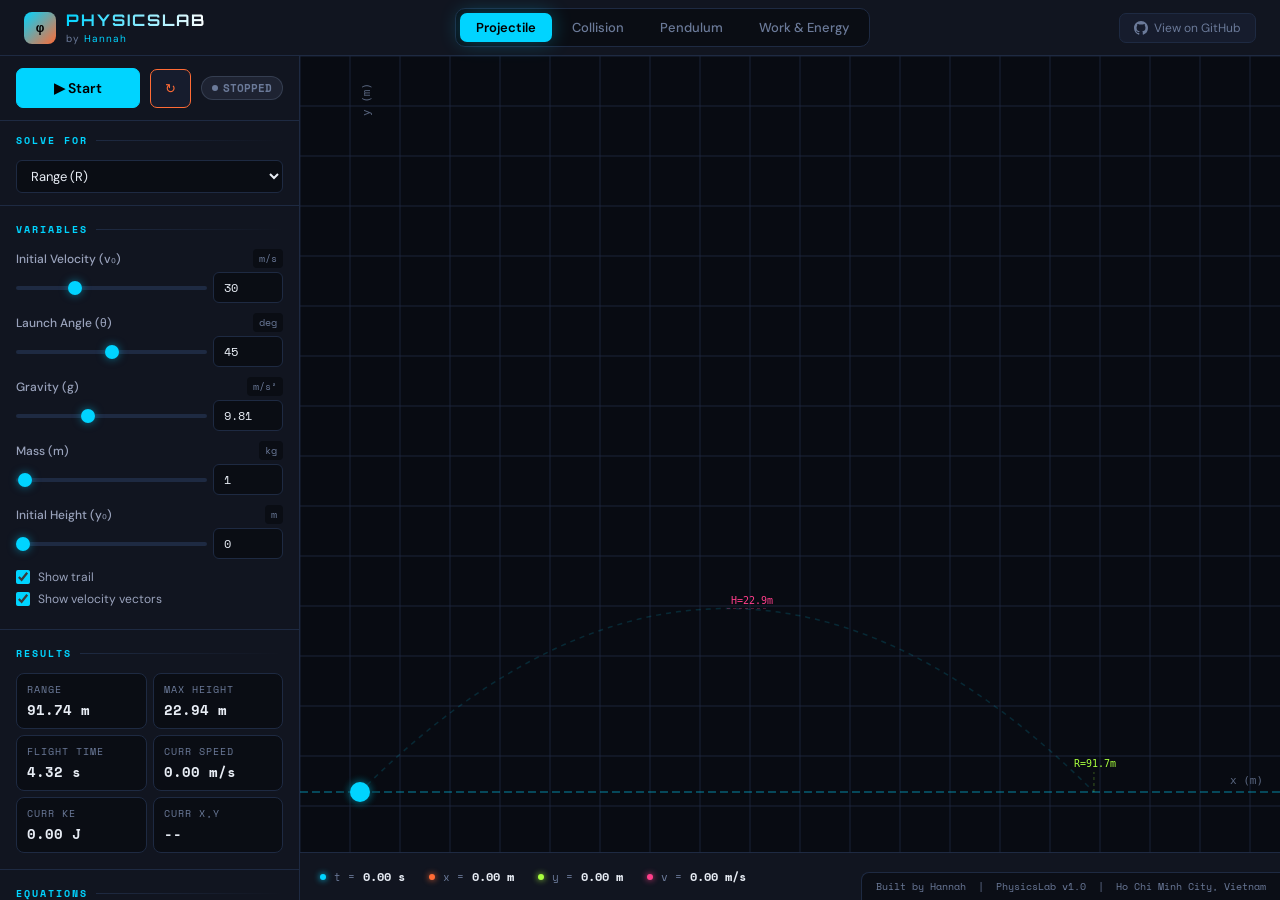
==== index.html @ a97f6d9e "Add files via upload Add physics simulator" ====
<!DOCTYPE html>
<html lang="en">
<head>
<meta charset="UTF-8">
<meta name="viewport" content="width=device-width, initial-scale=1.0">
<title>PhysicsLab by Hannah — Interactive Mechanics Simulator</title>
<link href="https://fonts.googleapis.com/css2?family=Space+Mono:ital,wght@0,400;0,700;1,400&family=DM+Sans:wght@300;400;500;600&family=Orbitron:wght@400;700;900&display=swap" rel="stylesheet">
<style>
  :root {
    --bg: #0a0d14;
    --surface: #111520;
    --surface2: #161c2d;
    --border: #1e2a42;
    --accent: #00d4ff;
    --accent2: #ff6b35;
    --accent3: #a8ff3e;
    --accent4: #ff3e8a;
    --text: #e8edf5;
    --text-dim: #6b7a99;
    --text-mid: #9aa3bc;
    --glow: 0 0 20px rgba(0,212,255,0.3);
    --glow2: 0 0 20px rgba(255,107,53,0.3);
  }

  * { margin: 0; padding: 0; box-sizing: border-box; }

  body {
    background: var(--bg);
    color: var(--text);
    font-family: 'DM Sans', sans-serif;
    height: 100vh;
    overflow: hidden;
    display: flex;
    flex-direction: column;
  }

  /* Header */
  header {
    display: flex;
    align-items: center;
    justify-content: space-between;
    padding: 0 24px;
    height: 56px;
    background: var(--surface);
    border-bottom: 1px solid var(--border);
    flex-shrink: 0;
    z-index: 10;
  }

  .logo {
    display: flex;
    align-items: center;
    gap: 10px;
  }

  .logo-icon {
    width: 32px;
    height: 32px;
    background: linear-gradient(135deg, var(--accent), var(--accent2));
    border-radius: 8px;
    display: flex;
    align-items: center;
    justify-content: center;
    font-family: 'Orbitron', sans-serif;
    font-size: 12px;
    font-weight: 700;
    color: #000;
  }

  .logo-text {
    font-family: 'Orbitron', sans-serif;
    font-size: 16px;
    font-weight: 700;
    letter-spacing: 2px;
    background: linear-gradient(90deg, var(--accent), #fff);
    -webkit-background-clip: text;
    -webkit-text-fill-color: transparent;
  }

  .sim-tabs {
    display: flex;
    gap: 4px;
    background: var(--bg);
    padding: 4px;
    border-radius: 10px;
    border: 1px solid var(--border);
  }

  .sim-tab {
    padding: 6px 16px;
    border-radius: 7px;
    border: none;
    background: transparent;
    color: var(--text-dim);
    font-family: 'DM Sans', sans-serif;
    font-size: 13px;
    font-weight: 500;
    cursor: pointer;
    transition: all 0.2s;
    white-space: nowrap;
  }

  .sim-tab:hover { color: var(--text); background: var(--surface2); }

  .sim-tab.active {
    background: var(--accent);
    color: #000;
    font-weight: 600;
    box-shadow: var(--glow);
  }

  .header-controls {
    display: flex;
    gap: 8px;
  }

  .btn {
    padding: 7px 18px;
    border-radius: 7px;
    border: 1px solid var(--border);
    background: var(--surface2);
    color: var(--text);
    font-family: 'DM Sans', sans-serif;
    font-size: 13px;
    font-weight: 500;
    cursor: pointer;
    transition: all 0.2s;
    display: flex;
    align-items: center;
    gap: 6px;
  }

  .btn:hover { border-color: var(--accent); color: var(--accent); }

  .btn.primary {
    background: var(--accent);
    color: #000;
    border-color: var(--accent);
    font-weight: 600;
  }

  .btn.primary:hover { background: #00b8d9; box-shadow: var(--glow); }

  .btn.danger { border-color: var(--accent2); color: var(--accent2); }
  .btn.danger:hover { background: var(--accent2); color: #000; box-shadow: var(--glow2); }

  /* Main layout */
  .main {
    display: flex;
    flex: 1;
    overflow: hidden;
  }

  /* Sidebar */
  .sidebar {
    width: 300px;
    background: var(--surface);
    border-right: 1px solid var(--border);
    display: flex;
    flex-direction: column;
    overflow-y: auto;
    flex-shrink: 0;
  }

  .sidebar::-webkit-scrollbar { width: 4px; }
  .sidebar::-webkit-scrollbar-track { background: transparent; }
  .sidebar::-webkit-scrollbar-thumb { background: var(--border); border-radius: 2px; }

  .sidebar-section {
    padding: 16px;
    border-bottom: 1px solid var(--border);
  }

  .sidebar-section-title {
    font-family: 'Space Mono', monospace;
    font-size: 10px;
    font-weight: 700;
    letter-spacing: 2px;
    color: var(--accent);
    text-transform: uppercase;
    margin-bottom: 12px;
    display: flex;
    align-items: center;
    gap: 8px;
  }

  .sidebar-section-title::after {
    content: '';
    flex: 1;
    height: 1px;
    background: linear-gradient(90deg, var(--border), transparent);
  }

  .input-group {
    margin-bottom: 10px;
  }

  .input-label {
    display: flex;
    justify-content: space-between;
    align-items: center;
    margin-bottom: 4px;
  }

  .input-label span {
    font-size: 12px;
    color: var(--text-mid);
    font-weight: 500;
  }

  .input-label .unit {
    font-family: 'Space Mono', monospace;
    font-size: 10px;
    color: var(--text-dim);
    background: var(--bg);
    padding: 2px 6px;
    border-radius: 4px;
  }

  .input-row {
    display: flex;
    gap: 6px;
    align-items: center;
  }

  input[type="range"] {
    flex: 1;
    height: 4px;
    -webkit-appearance: none;
    background: var(--border);
    border-radius: 2px;
    outline: none;
  }

  input[type="range"]::-webkit-slider-thumb {
    -webkit-appearance: none;
    width: 14px;
    height: 14px;
    border-radius: 50%;
    background: var(--accent);
    cursor: pointer;
    box-shadow: 0 0 8px rgba(0,212,255,0.5);
  }

  input[type="number"], input[type="text"], select {
    background: var(--bg);
    border: 1px solid var(--border);
    color: var(--text);
    padding: 6px 10px;
    border-radius: 6px;
    font-family: 'Space Mono', monospace;
    font-size: 12px;
    width: 70px;
    outline: none;
    transition: border-color 0.2s;
  }

  input[type="number"]:focus, select:focus { border-color: var(--accent); }

  select { width: 100%; font-family: 'DM Sans', sans-serif; font-size: 13px; cursor: pointer; }

  .calc-value {
    background: rgba(0,212,255,0.1);
    border: 1px solid rgba(0,212,255,0.3);
    color: var(--accent);
    font-family: 'Space Mono', monospace;
    font-size: 12px;
    padding: 6px 10px;
    border-radius: 6px;
    width: 70px;
    text-align: right;
  }

  /* Results panel */
  .results-grid {
    display: grid;
    grid-template-columns: 1fr 1fr;
    gap: 6px;
  }

  .result-card {
    background: var(--bg);
    border: 1px solid var(--border);
    border-radius: 8px;
    padding: 8px 10px;
    transition: border-color 0.3s;
  }

  .result-card.highlight {
    border-color: var(--accent);
    background: rgba(0,212,255,0.05);
  }

  .result-card .r-label {
    font-size: 10px;
    color: var(--text-dim);
    text-transform: uppercase;
    letter-spacing: 1px;
    font-family: 'Space Mono', monospace;
    margin-bottom: 2px;
  }

  .result-card .r-value {
    font-family: 'Space Mono', monospace;
    font-size: 14px;
    font-weight: 700;
    color: var(--text);
  }

  .result-card.highlight .r-value { color: var(--accent); }

  /* Equation display */
  .equation-box {
    background: var(--bg);
    border: 1px solid var(--border);
    border-radius: 8px;
    padding: 10px;
    margin-bottom: 8px;
  }

  .equation-box .eq-title {
    font-size: 10px;
    color: var(--text-dim);
    text-transform: uppercase;
    letter-spacing: 1px;
    font-family: 'Space Mono', monospace;
    margin-bottom: 6px;
  }

  .equation-box .eq-formula {
    font-family: 'Space Mono', monospace;
    font-size: 12px;
    color: var(--accent3);
    line-height: 1.6;
  }

  /* Canvas area */
  .canvas-area {
    flex: 1;
    display: flex;
    flex-direction: column;
    overflow: hidden;
  }

  .canvas-container {
    flex: 1;
    position: relative;
    background: var(--bg);
    overflow: hidden;
  }

  canvas#simCanvas {
    display: block;
    width: 100%;
    height: 100%;
  }

  /* Bottom info bar */
  .info-bar {
    height: 48px;
    background: var(--surface);
    border-top: 1px solid var(--border);
    display: flex;
    align-items: center;
    padding: 0 20px;
    gap: 24px;
    flex-shrink: 0;
  }

  .info-item {
    display: flex;
    align-items: center;
    gap: 8px;
  }

  .info-dot {
    width: 6px;
    height: 6px;
    border-radius: 50%;
    background: var(--accent);
    box-shadow: 0 0 6px var(--accent);
  }

  .info-item span {
    font-family: 'Space Mono', monospace;
    font-size: 11px;
    color: var(--text-dim);
  }

  .info-item strong {
    font-family: 'Space Mono', monospace;
    font-size: 12px;
    color: var(--text);
  }

  /* Energy bars */
  .energy-bars {
    padding: 12px 16px;
    border-bottom: 1px solid var(--border);
  }

  .energy-bar-row {
    display: flex;
    align-items: center;
    gap: 8px;
    margin-bottom: 6px;
  }

  .energy-bar-label {
    font-size: 11px;
    color: var(--text-dim);
    width: 28px;
    font-family: 'Space Mono', monospace;
  }

  .energy-bar-track {
    flex: 1;
    height: 8px;
    background: var(--border);
    border-radius: 4px;
    overflow: hidden;
  }

  .energy-bar-fill {
    height: 100%;
    border-radius: 4px;
    transition: width 0.1s ease;
  }

  .energy-bar-val {
    font-family: 'Space Mono', monospace;
    font-size: 10px;
    color: var(--text-dim);
    width: 52px;
    text-align: right;
  }

  /* Solve for selector */
  .solve-for-area {
    padding: 12px 16px;
    border-bottom: 1px solid var(--border);
  }

  .solve-select {
    width: 100%;
  }

  /* Status indicator */
  .status-badge {
    display: inline-flex;
    align-items: center;
    gap: 5px;
    padding: 3px 10px;
    border-radius: 20px;
    font-size: 11px;
    font-family: 'Space Mono', monospace;
    font-weight: 700;
  }

  .status-badge.running {
    background: rgba(168,255,62,0.15);
    color: var(--accent3);
    border: 1px solid rgba(168,255,62,0.3);
  }

  .status-badge.paused {
    background: rgba(255,107,53,0.15);
    color: var(--accent2);
    border: 1px solid rgba(255,107,53,0.3);
  }

  .status-badge.stopped {
    background: rgba(107,122,153,0.15);
    color: var(--text-dim);
    border: 1px solid rgba(107,122,153,0.3);
  }

  .status-dot {
    width: 6px;
    height: 6px;
    border-radius: 50%;
    background: currentColor;
    animation: pulse 1s infinite;
  }

  @keyframes pulse {
    0%, 100% { opacity: 1; }
    50% { opacity: 0.3; }
  }

  .status-badge.paused .status-dot,
  .status-badge.stopped .status-dot { animation: none; }

  /* Graph canvas */
  canvas#graphCanvas {
    display: block;
    width: 100%;
    border-top: 1px solid var(--border);
  }

  .checkbox-row {
    display: flex;
    align-items: center;
    gap: 8px;
    margin-bottom: 6px;
  }

  .checkbox-row input[type="checkbox"] {
    width: 14px;
    height: 14px;
    accent-color: var(--accent);
    cursor: pointer;
  }

  .checkbox-row label {
    font-size: 12px;
    color: var(--text-mid);
    cursor: pointer;
  }

  .hidden { display: none; }

  /* Tooltip */
  .tooltip-overlay {
    position: absolute;
    background: var(--surface);
    border: 1px solid var(--border);
    border-radius: 8px;
    padding: 8px 12px;
    font-family: 'Space Mono', monospace;
    font-size: 11px;
    color: var(--text);
    pointer-events: none;
    z-index: 100;
    white-space: nowrap;
    box-shadow: 0 4px 20px rgba(0,0,0,0.5);
  }
</style>
</head>
<body>

<header>
  <div class="logo">
    <div class="logo-icon">φ</div>
    <div>
      <span class="logo-text">PHYSICSLAB</span>
      <div style="font-size:10px;color:var(--text-dim);font-family:'DM Sans',sans-serif;
           letter-spacing:1px;margin-top:1px;">by <span style="color:var(--accent)">Hannah</span></div>
    </div>
  </div>

  <div class="sim-tabs">
    <button class="sim-tab active" onclick="switchSim('projectile')">Projectile</button>
    <button class="sim-tab" onclick="switchSim('collision')">Collision</button>
    <button class="sim-tab" onclick="switchSim('pendulum')">Pendulum</button>
    <button class="sim-tab" onclick="switchSim('work')">Work & Energy</button>
  </div>

  <a href="https://github.com/YOUR_USERNAME/physicslab" target="_blank"
     style="display:flex;align-items:center;gap:6px;padding:6px 14px;
            border:1px solid var(--border);border-radius:7px;background:var(--surface2);
            color:var(--text-dim);font-size:12px;font-family:'DM Sans',sans-serif;
            text-decoration:none;transition:all 0.2s;"
     onmouseover="this.style.color='var(--text)';this.style.borderColor='var(--accent)'"
     onmouseout="this.style.color='var(--text-dim)';this.style.borderColor='var(--border)'">
    <svg width="14" height="14" viewBox="0 0 24 24" fill="currentColor">
      <path d="M12 0C5.37 0 0 5.37 0 12c0 5.31 3.435 9.795 8.205 11.385.6.105.825-.255.825-.57 0-.285-.015-1.23-.015-2.235-3.015.555-3.795-.735-4.035-1.41-.135-.345-.72-1.41-1.23-1.695-.42-.225-1.02-.78-.015-.795.945-.015 1.62.87 1.845 1.23 1.08 1.815 2.805 1.305 3.495.99.105-.78.42-1.305.765-1.605-2.67-.3-5.46-1.335-5.46-5.925 0-1.305.465-2.385 1.23-3.225-.12-.3-.54-1.53.12-3.18 0 0 1.005-.315 3.3 1.23.96-.27 1.98-.405 3-.405s2.04.135 3 .405c2.295-1.56 3.3-1.23 3.3-1.23.66 1.65.24 2.88.12 3.18.765.84 1.23 1.905 1.23 3.225 0 4.605-2.805 5.625-5.475 5.925.435.375.81 1.095.81 2.22 0 1.605-.015 2.895-.015 3.3 0 .315.225.69.825.57A12.02 12.02 0 0 0 24 12c0-6.63-5.37-12-12-12z"/>
    </svg>
    View on GitHub
  </a>

</header>

<div class="main">
  <!-- SIDEBAR -->
  <div class="sidebar" id="sidebar">

    <!-- PROJECTILE CONTROLS -->
    <!-- PLAYBACK CONTROLS -->
    <div style="padding:12px 16px;border-bottom:1px solid var(--border);display:flex;align-items:center;gap:10px;">
      <button id="mainBtn" class="btn primary" style="flex:1;justify-content:center;font-size:14px;padding:10px;" onclick="handleMainBtn()">&#9654; Start</button>
      <button class="btn danger" style="padding:10px 14px;" onclick="resetSim()" title="Reset">&#8635;</button>
      <div id="statusBadge" class="status-badge stopped"><span class="status-dot"></span> STOPPED</div>
    </div>

    <div id="ctrl-projectile">
      <div class="solve-for-area">
        <div class="sidebar-section-title">Solve For</div>
        <select class="solve-select" id="proj-solveFor" onchange="updateProjectile()">
          <option value="range">Range (R)</option>
          <option value="maxHeight">Max Height (H)</option>
          <option value="timeOfFlight">Time of Flight (T)</option>
          <option value="angle">Launch Angle (θ)</option>
          <option value="velocity">Initial Velocity (v₀)</option>
        </select>
      </div>

      <div class="sidebar-section">
        <div class="sidebar-section-title">Variables</div>

        <div class="input-group">
          <div class="input-label"><span>Initial Velocity (v₀)</span><span class="unit">m/s</span></div>
          <div class="input-row">
            <input type="range" id="proj-v0-range" min="1" max="100" value="30" oninput="syncInput('proj-v0', this.value); updateProjectile()">
            <input type="number" id="proj-v0" value="30" min="1" max="100" oninput="syncRange('proj-v0-range', this.value); updateProjectile()">
          </div>
        </div>

        <div class="input-group">
          <div class="input-label"><span>Launch Angle (θ)</span><span class="unit">deg</span></div>
          <div class="input-row">
            <input type="range" id="proj-angle-range" min="1" max="89" value="45" oninput="syncInput('proj-angle', this.value); updateProjectile()">
            <input type="number" id="proj-angle" value="45" min="1" max="89" oninput="syncRange('proj-angle-range', this.value); updateProjectile()">
          </div>
        </div>

        <div class="input-group">
          <div class="input-label"><span>Gravity (g)</span><span class="unit">m/s²</span></div>
          <div class="input-row">
            <input type="range" id="proj-g-range" min="1" max="25" step="0.1" value="9.81" oninput="syncInput('proj-g', this.value); updateProjectile()">
            <input type="number" id="proj-g" value="9.81" step="0.1" oninput="syncRange('proj-g-range', this.value); updateProjectile()">
          </div>
        </div>

        <div class="input-group">
          <div class="input-label"><span>Mass (m)</span><span class="unit">kg</span></div>
          <div class="input-row">
            <input type="range" id="proj-m-range" min="0.1" max="100" step="0.1" value="1" oninput="syncInput('proj-m', this.value); updateProjectile()">
            <input type="number" id="proj-m" value="1" step="0.1" oninput="syncRange('proj-m-range', this.value); updateProjectile()">
          </div>
        </div>

        <div class="input-group">
          <div class="input-label"><span>Initial Height (y₀)</span><span class="unit">m</span></div>
          <div class="input-row">
            <input type="range" id="proj-h0-range" min="0" max="100" value="0" oninput="syncInput('proj-h0', this.value); updateProjectile()">
            <input type="number" id="proj-h0" value="0" min="0" oninput="syncRange('proj-h0-range', this.value); updateProjectile()">
          </div>
        </div>

        <div class="checkbox-row">
          <input type="checkbox" id="proj-trail" checked>
          <label for="proj-trail">Show trail</label>
        </div>
        <div class="checkbox-row">
          <input type="checkbox" id="proj-vectors" checked>
          <label for="proj-vectors">Show velocity vectors</label>
        </div>
      </div>

      <div class="sidebar-section">
        <div class="sidebar-section-title">Results</div>
        <div class="results-grid">
          <div class="result-card" id="proj-res-range">
            <div class="r-label">Range</div>
            <div class="r-value" id="proj-r-range">—</div>
          </div>
          <div class="result-card" id="proj-res-height">
            <div class="r-label">Max Height</div>
            <div class="r-value" id="proj-r-height">—</div>
          </div>
          <div class="result-card" id="proj-res-tof">
            <div class="r-label">Flight Time</div>
            <div class="r-value" id="proj-r-tof">—</div>
          </div>
          <div class="result-card" id="proj-res-v">
            <div class="r-label">Curr Speed</div>
            <div class="r-value" id="proj-r-v">—</div>
          </div>
          <div class="result-card">
            <div class="r-label">Curr KE</div>
            <div class="r-value" id="proj-r-ke">—</div>
          </div>
          <div class="result-card">
            <div class="r-label">Curr x,y</div>
            <div class="r-value" id="proj-r-xy">—</div>
          </div>
        </div>
      </div>

      <div class="sidebar-section">
        <div class="sidebar-section-title">Equations</div>
        <div class="equation-box">
          <div class="eq-title">Kinematics</div>
          <div class="eq-formula">x = v₀cos(θ)·t<br>y = v₀sin(θ)·t - ½gt²</div>
        </div>
        <div class="equation-box">
          <div class="eq-title">Derived</div>
          <div class="eq-formula">H = v₀²sin²θ / 2g<br>T = 2v₀sinθ / g<br>R = v₀²sin(2θ) / g</div>
        </div>
        <div class="equation-box">
          <div class="eq-title">Energy</div>
          <div class="eq-formula">KE = ½mv²</div>
        </div>
      </div>
    </div>

    <!-- COLLISION CONTROLS -->
    <div id="ctrl-collision" class="hidden">
      <div class="sidebar-section">
        <div class="sidebar-section-title">Object 1</div>
        <div class="input-group">
          <div class="input-label"><span>Mass (m₁)</span><span class="unit">kg</span></div>
          <div class="input-row">
            <input type="range" id="col-m1-range" min="0.5" max="20" step="0.5" value="5" oninput="syncInput('col-m1', this.value); updateCollision()">
            <input type="number" id="col-m1" value="5" step="0.5" oninput="syncRange('col-m1-range', this.value); updateCollision()">
          </div>
        </div>
        <div class="input-group">
          <div class="input-label"><span>Velocity (v₁)</span><span class="unit">m/s</span></div>
          <div class="input-row">
            <input type="range" id="col-v1-range" min="-20" max="20" step="0.5" value="8" oninput="syncInput('col-v1', this.value); updateCollision()">
            <input type="number" id="col-v1" value="8" step="0.5" oninput="syncRange('col-v1-range', this.value); updateCollision()">
          </div>
        </div>
      </div>

      <div class="sidebar-section">
        <div class="sidebar-section-title">Object 2</div>
        <div class="input-group">
          <div class="input-label"><span>Mass (m₂)</span><span class="unit">kg</span></div>
          <div class="input-row">
            <input type="range" id="col-m2-range" min="0.5" max="20" step="0.5" value="3" oninput="syncInput('col-m2', this.value); updateCollision()">
            <input type="number" id="col-m2" value="3" step="0.5" oninput="syncRange('col-m2-range', this.value); updateCollision()">
          </div>
        </div>
        <div class="input-group">
          <div class="input-label"><span>Velocity (v₂)</span><span class="unit">m/s</span></div>
          <div class="input-row">
            <input type="range" id="col-v2-range" min="-20" max="20" step="0.5" value="-3" oninput="syncInput('col-v2', this.value); updateCollision()">
            <input type="number" id="col-v2" value="-3" step="0.5" oninput="syncRange('col-v2-range', this.value); updateCollision()">
          </div>
        </div>
      </div>

      <div class="sidebar-section">
        <div class="sidebar-section-title">Collision Type</div>
        <select id="col-type" onchange="updateCollision()">
          <option value="elastic">Elastic</option>
          <option value="inelastic">Perfectly Inelastic</option>
        </select>
      </div>

      <div class="sidebar-section">
        <div class="sidebar-section-title">Results</div>
        <div class="results-grid">
          <div class="result-card"><div class="r-label">p₁ before</div><div class="r-value" id="col-r-p1b">—</div></div>
          <div class="result-card"><div class="r-label">p₂ before</div><div class="r-value" id="col-r-p2b">—</div></div>
          <div class="result-card highlight"><div class="r-label">v₁ after</div><div class="r-value" id="col-r-v1a">—</div></div>
          <div class="result-card highlight"><div class="r-label">v₂ after</div><div class="r-value" id="col-r-v2a">—</div></div>
          <div class="result-card"><div class="r-label">KE before</div><div class="r-value" id="col-r-keb">—</div></div>
          <div class="result-card"><div class="r-label">KE after</div><div class="r-value" id="col-r-kea">—</div></div>
          <div class="result-card"><div class="r-label">p total</div><div class="r-value" id="col-r-pt">—</div></div>
          <div class="result-card"><div class="r-label">KE lost</div><div class="r-value" id="col-r-kel">—</div></div>
        </div>
      </div>

      <div class="sidebar-section">
        <div class="sidebar-section-title">Equations</div>
        <div class="equation-box">
          <div class="eq-title">Momentum Conservation</div>
          <div class="eq-formula">m₁v₁ + m₂v₂ = m₁v₁'+ m₂v₂'</div>
        </div>
        <div class="equation-box">
          <div class="eq-title">Elastic</div>
          <div class="eq-formula">v₁'= (m₁-m₂)v₁/(m₁+m₂)<br>   + 2m₂v₂/(m₁+m₂)</div>
        </div>
        <div class="equation-box">
          <div class="eq-title">Inelastic</div>
          <div class="eq-formula">v_f = (m₁v₁+m₂v₂)/(m₁+m₂)</div>
        </div>
      </div>
    </div>

    <!-- PENDULUM CONTROLS -->
    <div id="ctrl-pendulum" class="hidden">
      <div class="sidebar-section">
        <div class="sidebar-section-title">Variables</div>
        <div class="input-group">
          <div class="input-label"><span>Length (L)</span><span class="unit">m</span></div>
          <div class="input-row">
            <input type="range" id="pen-L-range" min="0.5" max="10" step="0.1" value="3" oninput="syncInput('pen-L', this.value); updatePendulum()">
            <input type="number" id="pen-L" value="3" step="0.1" oninput="syncRange('pen-L-range', this.value); updatePendulum()">
          </div>
        </div>
        <div class="input-group">
          <div class="input-label"><span>Mass (m)</span><span class="unit">kg</span></div>
          <div class="input-row">
            <input type="range" id="pen-m-range" min="0.1" max="20" step="0.1" value="2" oninput="syncInput('pen-m', this.value); updatePendulum()">
            <input type="number" id="pen-m" value="2" step="0.1" oninput="syncRange('pen-m-range', this.value); updatePendulum()">
          </div>
        </div>
        <div class="input-group">
          <div class="input-label"><span>Start Angle (θ₀)</span><span class="unit">deg</span></div>
          <div class="input-row">
            <input type="range" id="pen-angle-range" min="5" max="175" value="45" oninput="syncInput('pen-angle', this.value); updatePendulum()">
            <input type="number" id="pen-angle" value="45" oninput="syncRange('pen-angle-range', this.value); updatePendulum()">
          </div>
        </div>
        <div class="input-group">
          <div class="input-label"><span>Gravity (g)</span><span class="unit">m/s²</span></div>
          <div class="input-row">
            <input type="range" id="pen-g-range" min="1" max="25" step="0.1" value="9.81" oninput="syncInput('pen-g', this.value); updatePendulum()">
            <input type="number" id="pen-g" value="9.81" step="0.1" oninput="syncRange('pen-g-range', this.value); updatePendulum()">
          </div>
        </div>
        <div class="input-group">
          <div class="input-label"><span>Damping (b)</span><span class="unit">coef</span></div>
          <div class="input-row">
            <input type="range" id="pen-damp-range" min="0" max="1" step="0.01" value="0" oninput="syncInput('pen-damp', this.value); updatePendulum()">
            <input type="number" id="pen-damp" value="0" step="0.01" oninput="syncRange('pen-damp-range', this.value); updatePendulum()">
          </div>
        </div>
      </div>

      <div class="sidebar-section">
        <div class="sidebar-section-title">Results</div>
        <div class="results-grid">
          <div class="result-card highlight"><div class="r-label">Period (T)</div><div class="r-value" id="pen-r-T">—</div></div>
          <div class="result-card highlight"><div class="r-label">Freq (f)</div><div class="r-value" id="pen-r-f">—</div></div>
          <div class="result-card"><div class="r-label">KE</div><div class="r-value" id="pen-r-ke">—</div></div>
          <div class="result-card"><div class="r-label">PE</div><div class="r-value" id="pen-r-pe">—</div></div>
          <div class="result-card"><div class="r-label">Total E</div><div class="r-value" id="pen-r-E">—</div></div>
          <div class="result-card"><div class="r-label">Speed</div><div class="r-value" id="pen-r-v">—</div></div>
          <div class="result-card"><div class="r-label">Angle</div><div class="r-value" id="pen-r-angle">—</div></div>
          <div class="result-card"><div class="r-label">ω</div><div class="r-value" id="pen-r-omega">—</div></div>
        </div>
      </div>

      <div class="energy-bars">
        <div class="sidebar-section-title" style="margin-bottom:10px">Energy Distribution</div>
        <div class="energy-bar-row">
          <span class="energy-bar-label">KE</span>
          <div class="energy-bar-track"><div class="energy-bar-fill" id="pen-ke-bar" style="width:50%;background:var(--accent)"></div></div>
          <span class="energy-bar-val" id="pen-ke-val">0 J</span>
        </div>
        <div class="energy-bar-row">
          <span class="energy-bar-label">PE</span>
          <div class="energy-bar-track"><div class="energy-bar-fill" id="pen-pe-bar" style="width:50%;background:var(--accent2)"></div></div>
          <span class="energy-bar-val" id="pen-pe-val">0 J</span>
        </div>
        <div class="energy-bar-row">
          <span class="energy-bar-label">E</span>
          <div class="energy-bar-track"><div class="energy-bar-fill" id="pen-E-bar" style="width:100%;background:var(--accent3)"></div></div>
          <span class="energy-bar-val" id="pen-E-val">0 J</span>
        </div>
      </div>

      <div class="sidebar-section">
        <div class="sidebar-section-title">Equations</div>
        <div class="equation-box">
          <div class="eq-formula">T = 2π√(L/g)<br>ω = √(g/L)<br>θ(t) = θ₀cos(ωt)<br>v = √(2gL(1-cosθ))<br>PE = mgL(1-cosθ)<br>KE = ½mv²</div>
        </div>
      </div>
    </div>

    <!-- WORK & ENERGY CONTROLS -->
    <div id="ctrl-work" class="hidden">

      <!-- SOLVE FOR -->
      <div class="solve-for-area">
        <div class="sidebar-section-title">Solve For</div>
        <select class="solve-select" id="work-solveFor" onchange="updateWork()">
          <option value="vf">Final Velocity (vf)</option>
          <option value="W">Work (W)</option>
          <option value="KE">Kinetic Energy (KE)</option>
          <option value="PE">Potential Energy (PE)</option>
          <option value="E">Total Energy (E)</option>
          <option value="P">Power (P)</option>
          <option value="F">Force (F)</option>
          <option value="d">Distance (d)</option>
          <option value="vi">Initial Velocity (vi)</option>
          <option value="a">Acceleration (a)</option>
          <option value="h">Height (h)</option>
          <option value="theta">Angle (θ)</option>
          <option value="m">Mass (m)</option>
          <option value="t">Time (t)</option>
          <option value="mu">Friction coef (μ)</option>
          <option value="g">Gravity (g)</option>
        </select>
      </div>

      <!-- VARIABLES — all optional, blank = unknown -->
      <div class="sidebar-section">
        <div class="sidebar-section-title">Variables <span style="font-size:9px;color:var(--text-dim);font-family:DM Sans;text-transform:none;letter-spacing:0">(leave blank = unknown)</span></div>

        <div class="input-group">
          <div class="input-label"><span>Mass (m)</span><span class="unit">kg</span></div>
          <div class="input-row">
            <input type="number" id="work-m" placeholder="e.g. 10" step="any" oninput="updateWork()" style="width:100%">
          </div>
        </div>
        <div class="input-group">
          <div class="input-label"><span>Applied Force (F)</span><span class="unit">N</span></div>
          <div class="input-row">
            <input type="number" id="work-F" placeholder="e.g. 50" step="any" oninput="updateWork()" style="width:100%">
          </div>
        </div>
        <div class="input-group">
          <div class="input-label"><span>Force Angle (θ)</span><span class="unit">deg</span></div>
          <div class="input-row">
            <input type="number" id="work-angle" placeholder="e.g. 0" step="any" oninput="updateWork()" style="width:100%">
          </div>
        </div>
        <div class="input-group">
          <div class="input-label"><span>Distance (d)</span><span class="unit">m</span></div>
          <div class="input-row">
            <input type="number" id="work-d" placeholder="e.g. 20" step="any" oninput="updateWork()" style="width:100%">
          </div>
        </div>
        <div class="input-group">
          <div class="input-label"><span>Init Velocity (vi)</span><span class="unit">m/s</span></div>
          <div class="input-row">
            <input type="number" id="work-vi" placeholder="e.g. 0" step="any" oninput="updateWork()" style="width:100%">
          </div>
        </div>
        <div class="input-group">
          <div class="input-label"><span>Final Velocity (vf)</span><span class="unit">m/s</span></div>
          <div class="input-row">
            <input type="number" id="work-vf" placeholder="e.g. 10" step="any" oninput="updateWork()" style="width:100%">
          </div>
        </div>
        <div class="input-group">
          <div class="input-label"><span>Work (W)</span><span class="unit">J</span></div>
          <div class="input-row">
            <input type="number" id="work-W" placeholder="e.g. 500" step="any" oninput="updateWork()" style="width:100%">
          </div>
        </div>
        <div class="input-group">
          <div class="input-label"><span>Time (t)</span><span class="unit">s</span></div>
          <div class="input-row">
            <input type="number" id="work-t" placeholder="e.g. 5" step="any" oninput="updateWork()" style="width:100%">
          </div>
        </div>
        <div class="input-group">
          <div class="input-label"><span>Height (h)</span><span class="unit">m</span></div>
          <div class="input-row">
            <input type="number" id="work-h" placeholder="e.g. 0" step="any" oninput="updateWork()" style="width:100%">
          </div>
        </div>
        <div class="input-group">
          <div class="input-label"><span>Kinetic Energy (KE)</span><span class="unit">J</span></div>
          <div class="input-row">
            <input type="number" id="work-KE" placeholder="e.g. 250" step="any" oninput="updateWork()" style="width:100%">
          </div>
        </div>
        <div class="input-group">
          <div class="input-label"><span>Power (P)</span><span class="unit">W</span></div>
          <div class="input-row">
            <input type="number" id="work-P" placeholder="e.g. 100" step="any" oninput="updateWork()" style="width:100%">
          </div>
        </div>
        <div class="input-group">
          <div class="input-label"><span>Friction coef (μ)</span><span class="unit">—</span></div>
          <div class="input-row">
            <input type="number" id="work-mu" placeholder="e.g. 0.2" step="any" min="0" max="1" oninput="updateWork()" style="width:100%">
          </div>
        </div>
        <div class="input-group">
          <div class="input-label"><span>Gravity (g)</span><span class="unit">m/s²</span></div>
          <div class="input-row">
            <input type="number" id="work-g" value="9.81" step="any" oninput="updateWork()" style="width:100%">
          </div>
        </div>
      </div>

      <!-- SOLVER STEP DISPLAY -->
      <div class="sidebar-section" id="work-solver-box">
        <div class="sidebar-section-title">Solver Steps</div>
        <div id="work-solver-steps" style="font-family:Space Mono,monospace;font-size:11px;line-height:1.8;color:var(--text-mid);">
          Fill in variables above to solve.
        </div>
      </div>

      <!-- RESULTS -->
      <div class="sidebar-section">
        <div class="sidebar-section-title">Results</div>
        <div class="results-grid" id="work-results-grid">
          <div class="result-card" id="wrc-W"><div class="r-label">Work (W)</div><div class="r-value" id="work-r-W">—</div></div>
          <div class="result-card" id="wrc-P"><div class="r-label">Power (P)</div><div class="r-value" id="work-r-P">—</div></div>
          <div class="result-card" id="wrc-KE"><div class="r-label">KE</div><div class="r-value" id="work-r-KE">—</div></div>
          <div class="result-card" id="wrc-PE"><div class="r-label">PE</div><div class="r-value" id="work-r-PE">—</div></div>
          <div class="result-card" id="wrc-E"><div class="r-label">Total E</div><div class="r-value" id="work-r-E">—</div></div>
          <div class="result-card" id="wrc-vf"><div class="r-label">vf</div><div class="r-value" id="work-r-vf">—</div></div>
          <div class="result-card" id="wrc-vi"><div class="r-label">vi</div><div class="r-value" id="work-r-vi">—</div></div>
          <div class="result-card" id="wrc-F"><div class="r-label">Force (F)</div><div class="r-value" id="work-r-F">—</div></div>
          <div class="result-card" id="wrc-d"><div class="r-label">Distance (d)</div><div class="r-value" id="work-r-d">—</div></div>
          <div class="result-card" id="wrc-h"><div class="r-label">Height (h)</div><div class="r-value" id="work-r-h">—</div></div>
          <div class="result-card" id="wrc-a"><div class="r-label">Accel (a)</div><div class="r-value" id="work-r-a">—</div></div>
          <div class="result-card" id="wrc-theta"><div class="r-label">Angle (θ)</div><div class="r-value" id="work-r-theta">—</div></div>
          <div class="result-card" id="wrc-Wf"><div class="r-label">W_friction</div><div class="r-value" id="work-r-Wf">—</div></div>
          <div class="result-card" id="wrc-Wnet"><div class="r-label">W_net</div><div class="r-value" id="work-r-Wnet">—</div></div>
          <div class="result-card" id="wrc-mu"><div class="r-label">Friction μ</div><div class="r-value" id="work-r-mu">—</div></div>
          <div class="result-card" id="wrc-t"><div class="r-label">Time (t)</div><div class="r-value" id="work-r-t">—</div></div>
          <div class="result-card" id="wrc-KEi"><div class="r-label">KEᵢ</div><div class="r-value" id="work-r-KEi">—</div></div>
          <div class="result-card" id="wrc-m"><div class="r-label">Mass (m)</div><div class="r-value" id="work-r-m">—</div></div>
          <div class="result-card" id="wrc-g"><div class="r-label">Gravity (g)</div><div class="r-value" id="work-r-g">—</div></div>
        </div>
      </div>

      <!-- ENERGY BARS -->
      <div class="energy-bars">
        <div class="sidebar-section-title" style="margin-bottom:10px">Energy Distribution</div>
        <div class="energy-bar-row">
          <span class="energy-bar-label">KE</span>
          <div class="energy-bar-track"><div class="energy-bar-fill" id="work-ke-bar" style="width:0%;background:var(--accent)"></div></div>
          <span class="energy-bar-val" id="work-ke-val">— J</span>
        </div>
        <div class="energy-bar-row">
          <span class="energy-bar-label">PE</span>
          <div class="energy-bar-track"><div class="energy-bar-fill" id="work-pe-bar" style="width:0%;background:var(--accent2)"></div></div>
          <span class="energy-bar-val" id="work-pe-val">— J</span>
        </div>
        <div class="energy-bar-row">
          <span class="energy-bar-label">W</span>
          <div class="energy-bar-track"><div class="energy-bar-fill" id="work-W-bar" style="width:0%;background:var(--accent3)"></div></div>
          <span class="energy-bar-val" id="work-W-val">— J</span>
        </div>
      </div>

    </div>

  </div>

  <!-- CANVAS AREA -->
  <div class="canvas-area">
    <div class="canvas-container">
      <canvas id="simCanvas"></canvas>
      <div id="tooltip" class="tooltip-overlay" style="display:none"></div>
    </div>
    <div class="info-bar" id="infoBar">
      <div class="info-item"><div class="info-dot"></div><span>t = </span><strong id="info-t">0.00 s</strong></div>
      <div class="info-item"><div class="info-dot" style="background:var(--accent2);box-shadow:0 0 6px var(--accent2)"></div><span>x = </span><strong id="info-x">0.00 m</strong></div>
      <div class="info-item"><div class="info-dot" style="background:var(--accent3);box-shadow:0 0 6px var(--accent3)"></div><span>y = </span><strong id="info-y">0.00 m</strong></div>
      <div class="info-item"><div class="info-dot" style="background:var(--accent4);box-shadow:0 0 6px var(--accent4)"></div><span>v = </span><strong id="info-v">0.00 m/s</strong></div>
    </div>
  </div>
</div>

<script>
// ============================================================
// UTILITY FUNCTIONS
// ============================================================
function syncInput(id, val) {
  const el = document.getElementById(id);
  if (el) el.value = val;
}

function syncRange(id, val) {
  const el = document.getElementById(id);
  if (el) el.value = val;
}

function getVal(id, def = 0) {
  const el = document.getElementById(id);
  return el ? (parseFloat(el.value) || def) : def;
}

function fmt(n, dec = 2) {
  if (n === null || n === undefined || isNaN(n)) return '--';
  if (Math.abs(n) >= 10000 || (Math.abs(n) < 0.001 && n !== 0)) return n.toExponential(2);
  return n.toFixed(dec);
}

function fmtUnit(n, unit, dec = 2) {
  return fmt(n, dec) + ' ' + unit;
}

function setResult(id, val, unit = '', dec = 2) {
  const el = document.getElementById(id);
  if (el) el.textContent = unit ? fmtUnit(val, unit, dec) : fmt(val, dec);
}

// ============================================================
// CANVAS SETUP
// ============================================================
const canvas = document.getElementById('simCanvas');
const ctx = canvas.getContext('2d');

function resizeCanvas() {
  const container = canvas.parentElement;
  canvas.width = container.clientWidth;
  canvas.height = container.clientHeight;
}

window.addEventListener('resize', () => { resizeCanvas(); drawCurrentSim(); });
resizeCanvas();

// ============================================================
// SIMULATION STATE
// ============================================================
let currentSim = 'projectile';
let animFrame = null;
let simRunning = false;
let simTime = 0;
let lastTime = null;

// ============================================================
// TAB SWITCHING
// ============================================================
function switchSim(name) {
  stopSim();
  currentSim = name;

  document.querySelectorAll('.sim-tab').forEach((t, i) => {
    const names = ['projectile', 'collision', 'pendulum', 'work'];
    t.classList.toggle('active', names[i] === name);
  });

  ['projectile', 'collision', 'pendulum', 'work'].forEach(n => {
    const el = document.getElementById(`ctrl-${n}`);
    if (el) el.classList.toggle('hidden', n !== name);
  });

  resetSim();
}

function setStatus(state) {
  const badge = document.getElementById('statusBadge');
  badge.className = 'status-badge ' + state;
  badge.innerHTML = `<span class="status-dot"></span> ${state.toUpperCase()}`;
  const btn = document.getElementById('mainBtn');
  if (btn) {
    if (state === 'running') {
      btn.textContent = '⏸ Pause';
      btn.className = 'btn';
      btn.style.cssText = 'flex:1;justify-content:center;font-size:14px;padding:10px;border-color:var(--accent);color:var(--accent);';
    } else {
      btn.textContent = '▶ Start';
      btn.className = 'btn primary';
      btn.style.cssText = 'flex:1;justify-content:center;font-size:14px;padding:10px;';
    }
  }
}

function handleMainBtn() {
  if (simRunning) {
    pauseSim();
  } else {
    startSim();
  }
}

function startSim() {
  simRunning = true;
  lastTime = null;
  setStatus('running');
  if (animFrame) cancelAnimationFrame(animFrame);
  animFrame = requestAnimationFrame(simLoop);
}

function pauseSim() {
  simRunning = false;
  setStatus('paused');
}

function stopSim() {
  simRunning = false;
  setStatus('stopped');
  if (animFrame) { cancelAnimationFrame(animFrame); animFrame = null; }
}

function resetSim() {
  stopSim();
  simTime = 0;
  lastTime = null;
  if (currentSim === 'projectile') resetProjectile();
  if (currentSim === 'collision') resetCollision();
  if (currentSim === 'pendulum') resetPendulum();
  if (currentSim === 'work') resetWork();
  updateInfoBar(0, 0, 0, 0);
  drawCurrentSim();
}

function simLoop(ts) {
  if (!simRunning) return;
  if (!lastTime) lastTime = ts;
  let dt = Math.min((ts - lastTime) / 1000, 0.05);
  lastTime = ts;
  simTime += dt;

  if (currentSim === 'projectile') stepProjectile(dt);
  if (currentSim === 'collision') stepCollision(dt);
  if (currentSim === 'pendulum') stepPendulum(dt);
  if (currentSim === 'work') stepWork(dt);

  drawCurrentSim();
  animFrame = requestAnimationFrame(simLoop);
}

function drawCurrentSim() {
  if (currentSim === 'projectile') drawProjectile();
  if (currentSim === 'collision') drawCollision();
  if (currentSim === 'pendulum') drawPendulum();
  if (currentSim === 'work') drawWork();
}

function updateInfoBar(t, x, y, v) {
  document.getElementById('info-t').textContent = fmt(t, 2) + ' s';
  document.getElementById('info-x').textContent = fmt(x, 2) + ' m';
  document.getElementById('info-y').textContent = fmt(y, 2) + ' m';
  document.getElementById('info-v').textContent = fmt(v, 2) + ' m/s';
}

// ============================================================
// DRAWING HELPERS
// ============================================================
function drawGrid(ctx, w, h, gridColor = 'rgba(30,42,66,0.8)', axisColor = 'rgba(50,70,110,0.9)') {
  const spacing = 50;
  ctx.strokeStyle = gridColor;
  ctx.lineWidth = 1;
  for (let x = 0; x < w; x += spacing) {
    ctx.beginPath(); ctx.moveTo(x, 0); ctx.lineTo(x, h); ctx.stroke();
  }
  for (let y = 0; y < h; y += spacing) {
    ctx.beginPath(); ctx.moveTo(0, y); ctx.lineTo(w, y); ctx.stroke();
  }
}

function drawArrow(ctx, x1, y1, x2, y2, color, label = '', width = 2) {
  if (Math.hypot(x2 - x1, y2 - y1) < 2) return;
  ctx.save();
  ctx.strokeStyle = color;
  ctx.fillStyle = color;
  ctx.lineWidth = width;
  ctx.beginPath();
  ctx.moveTo(x1, y1);
  ctx.lineTo(x2, y2);
  ctx.stroke();

  const angle = Math.atan2(y2 - y1, x2 - x1);
  const len = 10;
  ctx.beginPath();
  ctx.moveTo(x2, y2);
  ctx.lineTo(x2 - len * Math.cos(angle - 0.4), y2 - len * Math.sin(angle - 0.4));
  ctx.lineTo(x2 - len * Math.cos(angle + 0.4), y2 - len * Math.sin(angle + 0.4));
  ctx.closePath();
  ctx.fill();

  if (label) {
    ctx.fillStyle = color;
    ctx.font = 'bold 11px Space Mono, monospace';
    ctx.fillText(label, x2 + 5, y2 - 5);
  }
  ctx.restore();
}

function drawGlowCircle(ctx, x, y, r, color) {
  ctx.save();
  const grad = ctx.createRadialGradient(x, y, 0, x, y, r * 2);
  grad.addColorStop(0, color);
  grad.addColorStop(1, 'transparent');
  ctx.fillStyle = grad;
  ctx.beginPath();
  ctx.arc(x, y, r * 2, 0, Math.PI * 2);
  ctx.fill();
  ctx.fillStyle = color;
  ctx.beginPath();
  ctx.arc(x, y, r, 0, Math.PI * 2);
  ctx.fill();
  ctx.restore();
}

// ============================================================
// SIM 1: PROJECTILE MOTION
// ============================================================
let proj = {
  x: 0, y: 0, vx: 0, vy: 0,
  trail: [], done: false
};

function resetProjectile() {
  proj = { x: 0, y: 0, vx: 0, vy: 0, trail: [], done: false };
  updateProjectile();
}

function updateProjectile() {
  const v0 = getVal('proj-v0', 30);
  const theta = getVal('proj-angle', 45) * Math.PI / 180;
  const g = getVal('proj-g', 9.81);
  const m = getVal('proj-m', 1);
  const h0 = getVal('proj-h0', 0);

  // Derived values
  const sinT = Math.sin(theta), cosT = Math.cos(theta);
  const H = h0 + (v0 * v0 * sinT * sinT) / (2 * g);
  const T_up = v0 * sinT / g;
  const T_total = T_up + Math.sqrt(2 * H / g);
  const R = v0 * cosT * T_total;
  const v_now = Math.sqrt(proj.vx ** 2 + proj.vy ** 2);
  const ke_now = 0.5 * m * v_now * v_now;

  setResult('proj-r-range', R, 'm');
  setResult('proj-r-height', H, 'm');
  setResult('proj-r-tof', T_total, 's');
  setResult('proj-r-v', v_now, 'm/s');
  setResult('proj-r-ke', ke_now, 'J');
  setResult('proj-r-xy', `${fmt(proj.x,1)},${fmt(proj.y,1)}`);

  if (!simRunning) drawProjectile();
}

function stepProjectile(dt) {
  if (proj.done) { stopSim(); return; }
  const v0 = getVal('proj-v0', 30);
  const theta = getVal('proj-angle', 45) * Math.PI / 180;
  const g = getVal('proj-g', 9.81);
  const m = getVal('proj-m', 1);
  const h0 = getVal('proj-h0', 0);

  if (simTime <= dt + 0.001) {
    proj.x = 0; proj.y = h0;
    proj.vx = v0 * Math.cos(theta);
    proj.vy = v0 * Math.sin(theta);
    proj.trail = [];
  }

  proj.vy -= g * dt;
  proj.x += proj.vx * dt;
  proj.y += proj.vy * dt;

  if (document.getElementById('proj-trail').checked) {
    proj.trail.push({ x: proj.x, y: proj.y });
    if (proj.trail.length > 500) proj.trail.shift();
  }

  if (proj.y <= 0 && proj.vy < 0 && simTime > 0.1) {
    proj.y = 0;
    proj.done = true;
  }

  const v = Math.sqrt(proj.vx ** 2 + proj.vy ** 2);
  const ke = 0.5 * m * v * v;
  setResult('proj-r-v', v, 'm/s');
  setResult('proj-r-ke', ke, 'J');
  setResult('proj-r-xy', `${fmt(proj.x, 1)},${fmt(proj.y, 1)}`);
  updateInfoBar(simTime, proj.x, proj.y, v);
}

function drawProjectile() {
  const W = canvas.width, H = canvas.height;
  ctx.clearRect(0, 0, W, H);

  // Background
  ctx.fillStyle = '#080b12';
  ctx.fillRect(0, 0, W, H);
  drawGrid(ctx, W, H);

  const v0 = getVal('proj-v0', 30);
  const theta = getVal('proj-angle', 45) * Math.PI / 180;
  const g = getVal('proj-g', 9.81);
  const h0 = getVal('proj-h0', 0);

  // Scale calculation
  const T_up = v0 * Math.sin(theta) / g;
  const T_total = T_up + Math.sqrt(2 * (h0 + v0 * v0 * Math.sin(theta) ** 2 / (2 * g)) / g);
  const R = v0 * Math.cos(theta) * T_total;
  const maxH = h0 + v0 * v0 * Math.sin(theta) ** 2 / (2 * g);

  const margin = 60;
  const scaleX = (W - margin * 2) / (R * 1.1 || 100);
  const scaleY = (H - margin * 2) / (maxH * 1.3 || 100);
  const scale = Math.min(scaleX, scaleY, 8);

  const ox = margin;
  const oy = H - margin;

  function toSx(x) { return ox + x * scale; }
  function toSy(y) { return oy - y * scale; }

  // Ground
  ctx.strokeStyle = 'rgba(0,212,255,0.3)';
  ctx.lineWidth = 2;
  ctx.setLineDash([8, 4]);
  ctx.beginPath(); ctx.moveTo(0, oy); ctx.lineTo(W, oy); ctx.stroke();
  ctx.setLineDash([]);

  // Trajectory preview (dashed)
  ctx.strokeStyle = 'rgba(0,212,255,0.15)';
  ctx.lineWidth = 1.5;
  ctx.setLineDash([5, 5]);
  ctx.beginPath();
  const steps = 200;
  for (let i = 0; i <= steps; i++) {
    const t = (T_total * i) / steps;
    const px = v0 * Math.cos(theta) * t;
    const py = h0 + v0 * Math.sin(theta) * t - 0.5 * g * t * t;
    if (i === 0) ctx.moveTo(toSx(px), toSy(py));
    else ctx.lineTo(toSx(px), toSy(py));
    if (py < 0) break;
  }
  ctx.stroke();
  ctx.setLineDash([]);

  // Trail
  if (proj.trail.length > 1) {
    const grad = ctx.createLinearGradient(toSx(proj.trail[0].x), 0, toSx(proj.x), 0);
    grad.addColorStop(0, 'rgba(0,212,255,0)');
    grad.addColorStop(1, 'rgba(0,212,255,0.8)');
    ctx.strokeStyle = grad;
    ctx.lineWidth = 2;
    ctx.beginPath();
    proj.trail.forEach((p, i) => {
      if (i === 0) ctx.moveTo(toSx(p.x), toSy(p.y));
      else ctx.lineTo(toSx(p.x), toSy(p.y));
    });
    ctx.stroke();
  }

  // Initial height indicator
  if (h0 > 0) {
    ctx.strokeStyle = 'rgba(255,107,53,0.4)';
    ctx.lineWidth = 1;
    ctx.setLineDash([4, 4]);
    ctx.beginPath();
    ctx.moveTo(toSx(0), toSy(0));
    ctx.lineTo(toSx(0), toSy(h0));
    ctx.stroke();
    ctx.setLineDash([]);
    ctx.fillStyle = 'rgba(255,107,53,0.7)';
    ctx.font = '11px Space Mono, monospace';
    ctx.fillText(`h0=${h0}m`, toSx(2), toSy(h0 / 2));
  }

  // Projectile
  const px = simRunning || proj.done ? proj.x : 0;
  const py = simRunning || proj.done ? proj.y : h0;
  const spx = toSx(px), spy = toSy(py);

  drawGlowCircle(ctx, spx, spy, 10, '#00d4ff');

  // Velocity vectors
  if (document.getElementById('proj-vectors').checked && simRunning) {
    const scale_v = 3;
    drawArrow(ctx, spx, spy, spx + proj.vx * scale_v, spy - proj.vy * scale_v, '#ff6b35', 'v', 2);
    drawArrow(ctx, spx, spy, spx + proj.vx * scale_v, spy, '#a8ff3e', 'vx', 1.5);
    drawArrow(ctx, spx, spy, spx, spy - proj.vy * scale_v, '#ff3e8a', 'vy', 1.5);
  }

  // Axis labels
  ctx.fillStyle = 'rgba(107,122,153,0.8)';
  ctx.font = '11px Space Mono, monospace';
  ctx.fillText('x (m)', W - 50, oy - 8);
  ctx.save(); ctx.translate(ox + 10, margin); ctx.rotate(-Math.PI / 2);
  ctx.fillText('y (m)', 0, 0); ctx.restore();

  // Range marker
  if (R > 0) {
    ctx.strokeStyle = 'rgba(168,255,62,0.3)';
    ctx.lineWidth = 1;
    ctx.setLineDash([3, 3]);
    ctx.beginPath();
    ctx.moveTo(toSx(R), oy);
    ctx.lineTo(toSx(R), oy - 20);
    ctx.stroke();
    ctx.setLineDash([]);
    ctx.fillStyle = '#a8ff3e';
    ctx.font = '10px Space Mono, monospace';
    ctx.fillText(`R=${fmt(R, 1)}m`, toSx(R) - 20, oy - 25);
  }

  // Max height marker
  if (maxH > h0) {
    const hx = v0 * Math.cos(theta) * T_up;
    ctx.strokeStyle = 'rgba(255,62,138,0.3)';
    ctx.lineWidth = 1;
    ctx.setLineDash([3, 3]);
    ctx.beginPath();
    ctx.moveTo(toSx(hx), toSy(maxH));
    ctx.lineTo(toSx(hx) + 40, toSy(maxH));
    ctx.stroke();
    ctx.setLineDash([]);
    ctx.fillStyle = '#ff3e8a';
    ctx.font = '10px Space Mono, monospace';
    ctx.fillText(`H=${fmt(maxH, 1)}m`, toSx(hx) + 4, toSy(maxH) - 5);
  }
}

// ============================================================
// SIM 2: COLLISION PHYSICS
// ============================================================
let col = {
  b1: { x: 0, v: 0 },
  b2: { x: 0, v: 0 },
  collided: false,
  phase: 'pre' // pre, during, post
};

function resetCollision() {
  col = { b1: { x: 0.15, v: 0 }, b2: { x: 0.75, v: 0 }, collided: false, phase: 'pre' };
  updateCollision();
}

function updateCollision() {
  const m1 = getVal('col-m1', 5), m2 = getVal('col-m2', 3);
  const v1 = getVal('col-v1', 8), v2 = getVal('col-v2', -3);
  const type = document.getElementById('col-type').value;

  let v1a, v2a;
  if (type === 'elastic') {
    v1a = ((m1 - m2) * v1 + 2 * m2 * v2) / (m1 + m2);
    v2a = (2 * m1 * v1 + (m2 - m1) * v2) / (m1 + m2);
  } else {
    const vf = (m1 * v1 + m2 * v2) / (m1 + m2);
    v1a = vf; v2a = vf;
  }

  const p1b = m1 * v1, p2b = m2 * v2;
  const ke1b = 0.5 * m1 * v1 * v1, ke2b = 0.5 * m2 * v2 * v2;
  const ke1a = 0.5 * m1 * v1a * v1a, ke2a = 0.5 * m2 * v2a * v2a;
  const keb = ke1b + ke2b, kea = ke1a + ke2a;
  const pt = p1b + p2b, kel = keb - kea;

  setResult('col-r-p1b', p1b, 'kg*m/s', 1);
  setResult('col-r-p2b', p2b, 'kg*m/s', 1);
  setResult('col-r-v1a', v1a, 'm/s', 2);
  setResult('col-r-v2a', v2a, 'm/s', 2);
  setResult('col-r-keb', keb, 'J', 1);
  setResult('col-r-kea', kea, 'J', 1);
  setResult('col-r-pt', pt, 'kg*m/s', 1);
  setResult('col-r-kel', kel, 'J', 1);

  if (!simRunning) {
    col.b1.v = v1; col.b2.v = v2;
    col.b1.x = 0.15; col.b2.x = 0.75;
    col.phase = 'pre'; col.collided = false;
    drawCollision();
  }
}

function stepCollision(dt) {
  const m1 = getVal('col-m1', 5), m2 = getVal('col-m2', 3);
  const v1init = getVal('col-v1', 8), v2init = getVal('col-v2', -3);
  const type = document.getElementById('col-type').value;

  if (simTime <= dt + 0.001) {
    col.b1 = { x: 0.12, v: v1init * 0.05 };
    col.b2 = { x: 0.78, v: v2init * 0.05 };
    col.collided = false; col.phase = 'pre';
  }

  const r1 = 0.07, r2 = 0.07;

  if (!col.collided) {
    col.b1.x += col.b1.v * dt;
    col.b2.x += col.b2.v * dt;

    // Check collision
    if (Math.abs(col.b1.x - col.b2.x) <= r1 + r2) {
      col.collided = true;
      col.phase = 'post';
      const v1 = col.b1.v / 0.05, v2 = col.b2.v / 0.05;
      let v1a, v2a;
      if (type === 'elastic') {
        v1a = ((m1 - m2) * v1 + 2 * m2 * v2) / (m1 + m2);
        v2a = (2 * m1 * v1 + (m2 - m1) * v2) / (m1 + m2);
      } else {
        const vf = (m1 * v1 + m2 * v2) / (m1 + m2);
        v1a = vf; v2a = vf;
      }
      col.b1.v = v1a * 0.05;
      col.b2.v = v2a * 0.05;
    }
  } else {
    col.b1.x += col.b1.v * dt;
    col.b2.x += col.b2.v * dt;
  }

  // Walls
  if (col.b1.x < r1) { col.b1.x = r1; col.b1.v *= -0.9; }
  if (col.b2.x > 1 - r2) { col.b2.x = 1 - r2; col.b2.v *= -0.9; }

  const v1_actual = col.b1.v / 0.05, v2_actual = col.b2.v / 0.05;
  const p1 = m1 * v1_actual, p2 = m2 * v2_actual;
  updateInfoBar(simTime, col.b1.x, 0, Math.abs(v1_actual));
}

function drawCollision() {
  const W = canvas.width, H = canvas.height;
  ctx.clearRect(0, 0, W, H);
  ctx.fillStyle = '#080b12';
  ctx.fillRect(0, 0, W, H);
  drawGrid(ctx, W, H);

  const m1 = getVal('col-m1', 5), m2 = getVal('col-m2', 3);
  const v1init = getVal('col-v1', 8), v2init = getVal('col-v2', -3);
  const type = document.getElementById('col-type').value;

  const surfY = H * 0.65;
  const margin = 60;
  const trackW = W - margin * 2;

  // Surface
  ctx.strokeStyle = 'rgba(0,212,255,0.4)';
  ctx.lineWidth = 2;
  ctx.beginPath(); ctx.moveTo(margin, surfY); ctx.lineTo(W - margin, surfY); ctx.stroke();

  // Grid lines on surface
  ctx.strokeStyle = 'rgba(30,42,66,0.5)';
  ctx.lineWidth = 1;
  for (let i = 0; i < 10; i++) {
    const x = margin + trackW * i / 10;
    ctx.beginPath(); ctx.moveTo(x, surfY); ctx.lineTo(x, surfY + 10); ctx.stroke();
    ctx.fillStyle = 'rgba(107,122,153,0.5)';
    ctx.font = '9px Space Mono, monospace';
    ctx.fillText((i * 10) + '%', x - 8, surfY + 22);
  }

  // Draw blocks
  function drawBlock(b, m, color, label) {
    const bx = margin + b.x * trackW;
    const bw = 60;
    const bh = 44;
    const by = surfY - bh;

    // Shadow
    ctx.shadowColor = color;
    ctx.shadowBlur = 15;

    // Block
    const grad = ctx.createLinearGradient(bx - bw / 2, by, bx - bw / 2, by + bh);
    grad.addColorStop(0, color);
    grad.addColorStop(1, color.replace(/[^,]+\)/, '0.4)'));
    ctx.fillStyle = grad;
    ctx.fillRect(bx - bw / 2, by, bw, bh);

    ctx.strokeStyle = color;
    ctx.lineWidth = 2;
    ctx.shadowBlur = 0;
    ctx.strokeRect(bx - bw / 2, by, bw, bh);

    ctx.fillStyle = '#000';
    ctx.font = `bold 13px DM Sans, sans-serif`;
    ctx.textAlign = 'center';
    ctx.fillText(label, bx, by + bh / 2 + 5);
    ctx.fillText(`${m}kg`, bx, by + bh / 2 + 18);

    // Velocity arrow
    const vscale = 25;
    const v_now = b.v / 0.05;
    if (Math.abs(v_now) > 0.1) {
      const arrowEnd = bx + v_now * vscale;
      const arrowY = by - 15;
      drawArrow(ctx, bx, arrowY, arrowEnd, arrowY, color, `${fmt(v_now, 1)} m/s`, 2);
    }

    ctx.textAlign = 'left';
    ctx.shadowBlur = 0;
  }

  drawBlock(col.b1, m1, '#00d4ff', 'm1');
  drawBlock(col.b2, m2, '#ff6b35', 'm2');

  // Collision flash
  if (col.collided && simTime < col._collideTime + 0.3) {
    ctx.fillStyle = 'rgba(255,255,100,0.2)';
    ctx.fillRect(0, 0, W, H);
  }
  if (col.collided && !col._collideTime) col._collideTime = simTime;

  // Momentum bars
  const barX = margin, barY = H * 0.82, barH = 20, maxW = trackW / 2 - 20;
  const v1_now = col.b1.v / 0.05, v2_now = col.b2.v / 0.05;
  const p1 = m1 * v1_now, p2 = m2 * v2_now;
  const maxP = Math.max(Math.abs(m1 * getVal('col-v1', 8)), Math.abs(m2 * getVal('col-v2', -3)), Math.abs(p1), Math.abs(p2), 1);

  // P1 bar
  ctx.fillStyle = 'rgba(30,42,66,0.6)';
  ctx.fillRect(barX, barY, maxW, barH);
  const p1w = Math.min(Math.abs(p1) / maxP * maxW, maxW);
  ctx.fillStyle = '#00d4ff';
  ctx.fillRect(p1 >= 0 ? barX : barX + maxW - p1w, barY, p1w, barH);
  ctx.fillStyle = '#fff'; ctx.font = '11px Space Mono, monospace';
  ctx.fillText(`p1 = ${fmt(p1, 1)} kg*m/s`, barX, barY - 6);

  // P2 bar
  const barX2 = margin + trackW / 2 + 20;
  ctx.fillStyle = 'rgba(30,42,66,0.6)';
  ctx.fillRect(barX2, barY, maxW, barH);
  const p2w = Math.min(Math.abs(p2) / maxP * maxW, maxW);
  ctx.fillStyle = '#ff6b35';
  ctx.fillRect(p2 >= 0 ? barX2 : barX2 + maxW - p2w, barY, p2w, barH);
  ctx.fillText(`p2 = ${fmt(p2, 1)} kg*m/s`, barX2, barY - 6);

  // KE bars
  const ke1 = 0.5 * m1 * v1_now ** 2, ke2 = 0.5 * m2 * v2_now ** 2;
  const maxKE = Math.max(0.5 * m1 * getVal('col-v1', 8) ** 2, 0.5 * m2 * getVal('col-v2', -3) ** 2, ke1, ke2, 1);
  const barY2 = barY + 38;

  ctx.fillStyle = 'rgba(30,42,66,0.6)';
  ctx.fillRect(barX, barY2, maxW, barH);
  ctx.fillStyle = 'rgba(0,212,255,0.5)';
  ctx.fillRect(barX, barY2, Math.min(ke1 / maxKE * maxW, maxW), barH);
  ctx.fillStyle = '#9aa3bc'; ctx.font = '11px Space Mono, monospace';
  ctx.fillText(`KE1 = ${fmt(ke1, 1)} J`, barX, barY2 - 5);

  ctx.fillStyle = 'rgba(30,42,66,0.6)';
  ctx.fillRect(barX2, barY2, maxW, barH);
  ctx.fillStyle = 'rgba(255,107,53,0.5)';
  ctx.fillRect(barX2, barY2, Math.min(ke2 / maxKE * maxW, maxW), barH);
  ctx.fillText(`KE2 = ${fmt(ke2, 1)} J`, barX2, barY2 - 5);

  // Phase label
  ctx.fillStyle = col.collided ? '#a8ff3e' : '#00d4ff';
  ctx.font = 'bold 13px Orbitron, sans-serif';
  ctx.textAlign = 'center';
  ctx.fillText(col.collided ? 'POST-COLLISION' : 'PRE-COLLISION', W / 2, surfY - 60);
  ctx.textAlign = 'left';
}

// ============================================================
// SIM 3: PENDULUM MOTION
// ============================================================
let pen = {
  theta: 0,       // radians
  omega: 0,       // angular velocity
  trail: []
};

function resetPendulum() {
  const theta0 = getVal('pen-angle', 45) * Math.PI / 180;
  pen = { theta: theta0, omega: 0, trail: [] };
  updatePendulum();
}

function updatePendulum() {
  const L = getVal('pen-L', 3), m = getVal('pen-m', 2);
  const g = getVal('pen-g', 9.81);

  const T = 2 * Math.PI * Math.sqrt(L / g);
  const f = 1 / T;
  const omega_nat = Math.sqrt(g / L);

  const v = Math.sqrt(2 * g * L * (1 - Math.cos(pen.theta)));
  const h = L * (1 - Math.cos(pen.theta));
  const PE = m * g * h;
  const KE = 0.5 * m * v * v;
  const E = PE + KE;

  setResult('pen-r-T', T, 's');
  setResult('pen-r-f', f, 'Hz', 3);
  setResult('pen-r-ke', KE, 'J');
  setResult('pen-r-pe', PE, 'J');
  setResult('pen-r-E', E, 'J');
  setResult('pen-r-v', v, 'm/s');
  setResult('pen-r-angle', pen.theta * 180 / Math.PI, ' deg', 1);
  setResult('pen-r-omega', pen.omega, 'rad/s');

  // Energy bars
  const maxE = m * g * L * (1 - Math.cos(getVal('pen-angle', 45) * Math.PI / 180));
  const updateBar = (barId, valId, val, maxVal) => {
    const pct = maxVal > 0 ? Math.min(val / maxVal * 100, 100) : 0;
    document.getElementById(barId).style.width = pct + '%';
    document.getElementById(valId).textContent = fmt(val, 1) + ' J';
  };
  updateBar('pen-ke-bar', 'pen-ke-val', KE, maxE || 1);
  updateBar('pen-pe-bar', 'pen-pe-val', PE, maxE || 1);
  updateBar('pen-E-bar', 'pen-E-val', E, maxE || 1);

  if (!simRunning) drawPendulum();
}

function stepPendulum(dt) {
  const L = getVal('pen-L', 3), m = getVal('pen-m', 2);
  const g = getVal('pen-g', 9.81), damp = getVal('pen-damp', 0);

  if (simTime <= dt + 0.001) {
    const theta0 = getVal('pen-angle', 45) * Math.PI / 180;
    pen.theta = theta0; pen.omega = 0; pen.trail = [];
  }

  // RK4 integration for accuracy
  const substeps = 4;
  const dts = dt / substeps;
  for (let s = 0; s < substeps; s++) {
    const alpha = -(g / L) * Math.sin(pen.theta) - damp * pen.omega;
    pen.omega += alpha * dts;
    pen.theta += pen.omega * dts;
  }

  pen.trail.push({ theta: pen.theta });
  if (pen.trail.length > 300) pen.trail.shift();

  updatePendulum();
  updateInfoBar(simTime, pen.theta * 180 / Math.PI, 0, Math.abs(pen.omega));
}

function drawPendulum() {
  const W = canvas.width, H = canvas.height;
  ctx.clearRect(0, 0, W, H);
  ctx.fillStyle = '#080b12';
  ctx.fillRect(0, 0, W, H);
  drawGrid(ctx, W, H);

  const L = getVal('pen-L', 3), m = getVal('pen-m', 2);
  const g = getVal('pen-g', 9.81);

  const pivotX = W / 2, pivotY = H * 0.2;
  const pixL = Math.min(H * 0.55, W * 0.35);
  const scale = pixL / L;

  const bobX = pivotX + Math.sin(pen.theta) * pixL;
  const bobY = pivotY + Math.cos(pen.theta) * pixL;
  const bobR = 14;

  // Pendulum arc
  const theta0 = getVal('pen-angle', 45) * Math.PI / 180;
  ctx.strokeStyle = 'rgba(0,212,255,0.1)';
  ctx.lineWidth = 80;
  ctx.lineCap = 'round';
  ctx.beginPath();
  ctx.arc(pivotX, pivotY, pixL, -Math.PI / 2 - theta0, -Math.PI / 2 + theta0);
  ctx.stroke();
  ctx.lineCap = 'butt';

  ctx.strokeStyle = 'rgba(0,212,255,0.2)';
  ctx.lineWidth = 1;
  ctx.beginPath();
  ctx.arc(pivotX, pivotY, pixL, 0, Math.PI * 2);
  ctx.stroke();

  // Trail
  if (pen.trail.length > 1) {
    ctx.lineWidth = 2;
    for (let i = 1; i < pen.trail.length; i++) {
      const alpha = i / pen.trail.length;
      ctx.strokeStyle = `rgba(0,212,255,${alpha * 0.5})`;
      const tx1 = pivotX + Math.sin(pen.trail[i - 1].theta) * pixL;
      const ty1 = pivotY + Math.cos(pen.trail[i - 1].theta) * pixL;
      const tx2 = pivotX + Math.sin(pen.trail[i].theta) * pixL;
      const ty2 = pivotY + Math.cos(pen.trail[i].theta) * pixL;
      ctx.beginPath(); ctx.moveTo(tx1, ty1); ctx.lineTo(tx2, ty2); ctx.stroke();
    }
  }

  // String
  ctx.strokeStyle = 'rgba(200,210,230,0.6)';
  ctx.lineWidth = 2;
  ctx.beginPath(); ctx.moveTo(pivotX, pivotY); ctx.lineTo(bobX, bobY); ctx.stroke();

  // Pivot
  ctx.fillStyle = '#fff';
  ctx.beginPath(); ctx.arc(pivotX, pivotY, 6, 0, Math.PI * 2); ctx.fill();

  // Ceiling mount
  ctx.strokeStyle = 'rgba(200,210,230,0.4)';
  ctx.lineWidth = 3;
  ctx.beginPath();
  for (let i = -4; i <= 4; i++) {
    ctx.moveTo(pivotX + i * 12, pivotY - 8);
    ctx.lineTo(pivotX + i * 12 - 8, pivotY - 16);
  }
  ctx.stroke();
  ctx.strokeStyle = 'rgba(200,210,230,0.5)';
  ctx.lineWidth = 2;
  ctx.beginPath();
  ctx.moveTo(pivotX - 50, pivotY - 8);
  ctx.lineTo(pivotX + 50, pivotY - 8);
  ctx.stroke();

  // Bob
  drawGlowCircle(ctx, bobX, bobY, bobR, '#ff6b35');

  // Mass label
  ctx.fillStyle = '#000';
  ctx.font = `bold 11px DM Sans`;
  ctx.textAlign = 'center'; ctx.textBaseline = 'middle';
  ctx.fillText(`${m}`, bobX, bobY);
  ctx.textBaseline = 'alphabetic';

  // Velocity vector
  if (simRunning && Math.abs(pen.omega) > 0.01) {
    const vMag = L * Math.abs(pen.omega);
    const vDir = pen.omega > 0 ? 1 : -1;
    const tangX = Math.cos(pen.theta) * vDir;
    const tangY = -Math.sin(pen.theta) * vDir;
    const vScale = Math.min(60, vMag * 15);
    drawArrow(ctx, bobX, bobY, bobX + tangX * vScale, bobY + tangY * vScale, '#a8ff3e', 'v', 2);
  }

  // Angle indicator
  ctx.strokeStyle = 'rgba(255,62,138,0.4)';
  ctx.lineWidth = 1.5;
  ctx.setLineDash([4, 4]);
  ctx.beginPath(); ctx.moveTo(pivotX, pivotY); ctx.lineTo(pivotX, pivotY + pixL); ctx.stroke();
  ctx.setLineDash([]);

  const angleArc = Math.min(pixL * 0.35, 60);
  ctx.strokeStyle = 'rgba(255,62,138,0.7)';
  ctx.lineWidth = 1.5;
  ctx.beginPath();
  ctx.arc(pivotX, pivotY, angleArc,
    Math.PI / 2 - Math.abs(pen.theta), Math.PI / 2,
    pen.theta < 0);
  ctx.stroke();

  ctx.fillStyle = '#ff3e8a';
  ctx.font = '12px Space Mono, monospace';
  ctx.textAlign = 'left';
  const labelAngle = Math.PI / 2 - Math.abs(pen.theta) / 2;
  ctx.fillText(`${fmt(pen.theta * 180 / Math.PI, 1)} deg`,
    pivotX + angleArc * 1.2 * Math.sin(Math.abs(pen.theta) / 2),
    pivotY + 15);

  // Height indicator
  const h = L * (1 - Math.cos(pen.theta));
  const lowestY = pivotY + pixL;
  ctx.strokeStyle = 'rgba(168,255,62,0.4)';
  ctx.lineWidth = 1;
  ctx.setLineDash([3, 3]);
  ctx.beginPath();
  ctx.moveTo(pivotX - pixL - 20, lowestY);
  ctx.lineTo(pivotX - pixL - 20, bobY);
  ctx.stroke();
  ctx.setLineDash([]);
  if (h > 0.01) {
    ctx.fillStyle = '#a8ff3e';
    ctx.font = '11px Space Mono, monospace';
    ctx.fillText(`h = ${fmt(h * scale / scale, 2)}m`, pivotX - pixL - 55, (lowestY + bobY) / 2);
  }
  ctx.textAlign = 'left';
}

// ============================================================
// SIM 4: WORK, ENERGY & POWER
// ============================================================
let wrk = {
  x: 0,          // position 0-1 (normalized)
  v: 0,
  done: false,
  ke_history: []
};

function resetWork() {
  // Clear all work inputs except gravity
  ['work-m','work-F','work-angle','work-d','work-vi','work-vf','work-W','work-t','work-h','work-KE','work-P','work-mu'].forEach(id => {
    const el = document.getElementById(id);
    if (el) el.value = '';
  });
  wrk = { x: 0, v: 0, done: false, ke_history: [], _computed: {} };
  updateWork();
}


// ============================================================
// PHYSICS SYMBOLIC SOLVER
// Architecture: shared state dict + equation registry + propagation loop
// ============================================================

// --- Helpers ------------------------------------------------
function getNullable(id) {
  var el = document.getElementById(id);
  if (!el) return null;
  var v = el.value.trim();
  if (v === '') return null;
  var n = parseFloat(v);
  return isNaN(n) ? null : n;
}

function fmtSci(n) {
  if (n === null || n === undefined || !isFinite(n)) return '--';
  var abs = Math.abs(n);
  if (abs >= 1e5 || (abs < 0.01 && abs > 0))
    return n.toExponential(3);
  return parseFloat(n.toPrecision(4)).toString();
}

function fvN(n, d) {
  d = d === undefined ? 3 : d;
  return (n !== null && n !== undefined) ? n.toFixed(d) : '?';
}

function cosTh(s) {
  return (s.theta !== null && s.theta !== undefined)
    ? Math.cos(s.theta * Math.PI / 180) : 1.0;
}

// --- Equation Registry --------------------------------------
// Each entry: { name, formula, solve: { varKey: fn(state)->val|null } }
// fn returns null if prerequisites missing or guard fails.
// All variables come from the shared state object.

var PHYSICS_EQUATIONS = [

  /* 1. Work: W = F*d*cos(theta) */
  { name: 'Work', formula: 'W = F * d * cos(theta)',
    solve: {
      W: function(s) {
        if (s.F === null || s.d === null) return null;
        return s.F * s.d * cosTh(s);
      },
      F: function(s) {
        if (s.W === null || s.d === null) return null;
        var ct = cosTh(s);
        if (Math.abs(s.d * ct) < 1e-12) return null;
        return s.W / (s.d * ct);
      },
      d: function(s) {
        if (s.W === null || s.F === null) return null;
        var ct = cosTh(s);
        if (Math.abs(s.F * ct) < 1e-12) return null;
        return s.W / (s.F * ct);
      },
      theta: function(s) {
        if (s.W === null || s.F === null || s.d === null) return null;
        if (Math.abs(s.F * s.d) < 1e-12) return null;
        var r = s.W / (s.F * s.d);
        if (r < -1 || r > 1) return null;
        return Math.acos(r) * 180 / Math.PI;
      }
    }
  },

  /* 2. Kinetic Energy: KE = 0.5*m*vf^2 */
  { name: 'Kinetic Energy', formula: 'KE = (1/2) * m * vf^2',
    solve: {
      KE: function(s) {
        if (s.m === null || s.vf === null) return null;
        return 0.5 * s.m * s.vf * s.vf;
      },
      vf: function(s) {
        if (s.KE === null || s.m === null || s.m <= 0 || s.KE < 0) return null;
        return Math.sqrt(2 * s.KE / s.m);
      },
      m: function(s) {
        if (s.KE === null || s.vf === null || Math.abs(s.vf) < 1e-12) return null;
        return 2 * s.KE / (s.vf * s.vf);
      }
    }
  },

  /* 3. Initial Kinetic Energy: KEi = 0.5*m*vi^2 */
  { name: 'Initial KE', formula: 'KEi = (1/2) * m * vi^2',
    solve: {
      KEi: function(s) {
        if (s.m === null || s.vi === null) return null;
        return 0.5 * s.m * s.vi * s.vi;
      },
      vi: function(s) {
        if (s.KEi === null || s.m === null || s.m <= 0 || s.KEi < 0) return null;
        return Math.sqrt(2 * s.KEi / s.m);
      },
      m: function(s) {
        if (s.KEi === null || s.vi === null || Math.abs(s.vi) < 1e-12) return null;
        return 2 * s.KEi / (s.vi * s.vi);
      }
    }
  },

  /* 4. Work-Energy Theorem via velocities: W = 0.5*m*(vf^2 - vi^2) */
  { name: 'Work-Energy Theorem', formula: 'W = (1/2) * m * (vf^2 - vi^2)',
    solve: {
      W: function(s) {
        if (s.m === null || s.vf === null || s.vi === null) return null;
        return 0.5 * s.m * (s.vf * s.vf - s.vi * s.vi);
      },
      vf: function(s) {
        if (s.W === null || s.m === null || s.vi === null || s.m <= 0) return null;
        var disc = s.vi * s.vi + 2 * s.W / s.m;
        if (disc < 0) return null;
        return Math.sqrt(disc);
      },
      vi: function(s) {
        if (s.W === null || s.m === null || s.vf === null || s.m <= 0) return null;
        var disc = s.vf * s.vf - 2 * s.W / s.m;
        if (disc < 0) return null;
        return Math.sqrt(disc);
      },
      m: function(s) {
        if (s.W === null || s.vf === null || s.vi === null) return null;
        var dv2 = s.vf * s.vf - s.vi * s.vi;
        if (Math.abs(dv2) < 1e-12) return null;
        return 2 * s.W / dv2;
      }
    }
  },

  /* 5. Work = delta KE */
  { name: 'Work = dKE', formula: 'W = KE - KEi',
    solve: {
      W:   function(s) {
        if (s.KE === null || s.KEi === null) return null;
        return s.KE - s.KEi;
      },
      KE:  function(s) {
        if (s.W === null || s.KEi === null) return null;
        return s.W + s.KEi;
      },
      KEi: function(s) {
        if (s.W === null || s.KE === null) return null;
        return s.KE - s.W;
      }
    }
  },

  /* 6. Potential Energy: PE = m*g*h */
  { name: 'Potential Energy', formula: 'PE = m * g * h',
    solve: {
      PE: function(s) {
        if (s.m === null || s.h === null) return null;
        return s.m * s.g * s.h;
      },
      h: function(s) {
        if (s.PE === null || s.m === null || Math.abs(s.m * s.g) < 1e-12) return null;
        return s.PE / (s.m * s.g);
      },
      m: function(s) {
        if (s.PE === null || s.h === null || Math.abs(s.g * s.h) < 1e-12) return null;
        return s.PE / (s.g * s.h);
      },
      g: function(s) {
        if (s.PE === null || s.m === null || s.h === null || Math.abs(s.m * s.h) < 1e-12) return null;
        return s.PE / (s.m * s.h);
      }
    }
  },

  /* 7. Mechanical Energy: E = KE + PE */
  { name: 'Mechanical Energy', formula: 'E = KE + PE',
    solve: {
      E:  function(s) {
        if (s.KE === null || s.PE === null) return null;
        return s.KE + s.PE;
      },
      KE: function(s) {
        if (s.E === null || s.PE === null) return null;
        return s.E - s.PE;
      },
      PE: function(s) {
        if (s.E === null || s.KE === null) return null;
        return s.E - s.KE;
      }
    }
  },

  /* 8. Energy Conservation: KEi + PEi + W = KE + PE */
  { name: 'Energy Conservation', formula: 'KEi + PEi + W = KE + PE',
    solve: {
      W: function(s) {
        if (s.KE === null || s.PE === null || s.KEi === null || s.PEi === null) return null;
        return (s.KE + s.PE) - (s.KEi + s.PEi);
      },
      KE: function(s) {
        if (s.W === null || s.PE === null || s.KEi === null || s.PEi === null) return null;
        return s.KEi + s.PEi + s.W - s.PE;
      },
      KEi: function(s) {
        if (s.W === null || s.KE === null || s.PE === null || s.PEi === null) return null;
        return s.KE + s.PE - s.PEi - s.W;
      }
    }
  },

  /* 9. Power: P = W / t */
  { name: 'Power', formula: 'P = W / t',
    solve: {
      P: function(s) {
        if (s.W === null || s.t === null || Math.abs(s.t) < 1e-12) return null;
        return s.W / s.t;
      },
      W: function(s) {
        if (s.P === null || s.t === null) return null;
        return s.P * s.t;
      },
      t: function(s) {
        if (s.W === null || s.P === null || Math.abs(s.P) < 1e-12) return null;
        return s.W / s.P;
      }
    }
  },

  /* 10. Newton's Second Law: F = m * a */
  { name: "Newton's 2nd Law", formula: 'F = m * a',
    solve: {
      F: function(s) {
        if (s.m === null || s.a === null) return null;
        return s.m * s.a;
      },
      a: function(s) {
        if (s.F === null || s.m === null || s.m <= 0) return null;
        return s.F * cosTh(s) / s.m;
      },
      m: function(s) {
        if (s.F === null || s.a === null || Math.abs(s.a) < 1e-12) return null;
        return s.F / s.a;
      }
    }
  },

  /* 11. Kinematics: vf^2 = vi^2 + 2*a*d */
  { name: 'Kinematics', formula: 'vf^2 = vi^2 + 2*a*d',
    solve: {
      vf: function(s) {
        if (s.vi === null || s.a === null || s.d === null) return null;
        var r = s.vi * s.vi + 2 * s.a * s.d;
        if (r < 0) return null;
        return Math.sqrt(r);
      },
      vi: function(s) {
        if (s.vf === null || s.a === null || s.d === null) return null;
        var r = s.vf * s.vf - 2 * s.a * s.d;
        if (r < 0) return null;
        return Math.sqrt(r);
      },
      a: function(s) {
        if (s.vf === null || s.vi === null || s.d === null || Math.abs(s.d) < 1e-12) return null;
        return (s.vf * s.vf - s.vi * s.vi) / (2 * s.d);
      },
      d: function(s) {
        if (s.vf === null || s.vi === null || s.a === null || Math.abs(s.a) < 1e-12) return null;
        return (s.vf * s.vf - s.vi * s.vi) / (2 * s.a);
      }
    }
  },

  /* 12. Friction Work: Wf = -mu*m*g*d */
  { name: 'Friction Work', formula: 'Wf = -mu * m * g * d',
    solve: {
      Wf: function(s) {
        if (s.mu === null || s.m === null || s.d === null) return null;
        return -(s.mu * s.m * s.g * s.d);
      },
      mu: function(s) {
        if (s.Wf === null || s.m === null || s.d === null) return null;
        var denom = s.m * s.g * s.d;
        if (Math.abs(denom) < 1e-12) return null;
        return -s.Wf / denom;
      },
      d: function(s) {
        if (s.Wf === null || s.mu === null || s.m === null) return null;
        var denom = s.mu * s.m * s.g;
        if (Math.abs(denom) < 1e-12) return null;
        return -s.Wf / denom;
      }
    }
  },

  /* 13. Net Work: Wnet = W + Wf */
  { name: 'Net Work', formula: 'Wnet = W + Wf',
    solve: {
      Wnet: function(s) {
        if (s.W === null) return null;
        return s.W + (s.Wf !== null ? s.Wf : 0);
      },
      W: function(s) {
        if (s.Wnet === null || s.Wf === null) return null;
        return s.Wnet - s.Wf;
      },
      Wf: function(s) {
        if (s.Wnet === null || s.W === null) return null;
        return s.Wnet - s.W;
      }
    }
  }

];

// --- Propagation Solver -------------------------------------
function runSolver(state, maxPasses) {
  maxPasses = maxPasses || 20;
  var log = [];
  var derived = {};
  var changed = true;
  var passes = 0;

  while (changed && passes < maxPasses) {
    changed = false;
    passes++;

    for (var ei = 0; ei < PHYSICS_EQUATIONS.length; ei++) {
      var eq = PHYSICS_EQUATIONS[ei];
      var solveMap = eq.solve;
      var keys = Object.keys(solveMap);

      for (var ki = 0; ki < keys.length; ki++) {
        var varKey = keys[ki];

        // Skip if already known
        if (state[varKey] !== null && state[varKey] !== undefined) continue;

        // Try to compute it
        var result = solveMap[varKey](state);
        if (result === null || result === undefined) continue;
        if (!isFinite(result) || isNaN(result)) continue;

        // Store and log
        state[varKey] = result;
        derived[varKey] = true;
        log.push({
          eqName:    eq.name,
          formula:   eq.formula,
          varSolved: varKey,
          value:     result
        });
        changed = true;
      }
    }
  }

  return { log: log, derived: derived, passes: passes };
}

// --- Build substitution string for a step -------------------
function buildSub(step, state) {
  var v = step.varSolved;
  var s = state;
  var f = fvN;

  switch (step.eqName) {
    case 'Work':
      if (v === 'W')  return 'W = ' + f(s.F) + ' x ' + f(s.d) + ' x cos(' + f(s.theta || 0, 1) + ' deg) = ' + fmtSci(s.W) + ' J';
      if (v === 'F')  return 'F = ' + fmtSci(s.W) + ' / (' + f(s.d) + ' x cos(' + f(s.theta || 0,1) + ')) = ' + fmtSci(s.F) + ' N';
      if (v === 'd')  return 'd = ' + fmtSci(s.W) + ' / (' + f(s.F) + ' x cos(' + f(s.theta || 0,1) + ')) = ' + fmtSci(s.d) + ' m';
      if (v === 'theta') return 'theta = arccos(' + fmtSci(s.W) + ' / (' + f(s.F) + ' x ' + f(s.d) + ')) = ' + fmtSci(s.theta) + ' deg';
      break;
    case 'Kinetic Energy':
      if (v === 'KE') return 'KE = 0.5 x ' + f(s.m) + ' x ' + f(s.vf) + '^2 = ' + fmtSci(s.KE) + ' J';
      if (v === 'vf') return 'vf = sqrt(2 x ' + fmtSci(s.KE) + ' / ' + f(s.m) + ') = ' + fmtSci(s.vf) + ' m/s';
      if (v === 'm')  return 'm = 2 x ' + fmtSci(s.KE) + ' / ' + f(s.vf) + '^2 = ' + fmtSci(s.m) + ' kg';
      break;
    case 'Initial KE':
      if (v === 'KEi') return 'KEi = 0.5 x ' + f(s.m) + ' x ' + f(s.vi) + '^2 = ' + fmtSci(s.KEi) + ' J';
      if (v === 'vi')  return 'vi = sqrt(2 x ' + fmtSci(s.KEi) + ' / ' + f(s.m) + ') = ' + fmtSci(s.vi) + ' m/s';
      break;
    case 'Work-Energy Theorem':
      if (v === 'W')  return 'W = 0.5 x ' + f(s.m) + ' x (' + f(s.vf) + '^2 - ' + f(s.vi) + '^2) = ' + fmtSci(s.W) + ' J';
      if (v === 'vf') return 'vf = sqrt(' + f(s.vi) + '^2 + 2 x ' + fmtSci(s.W) + ' / ' + f(s.m) + ') = ' + fmtSci(s.vf) + ' m/s';
      if (v === 'vi') return 'vi = sqrt(' + f(s.vf) + '^2 - 2 x ' + fmtSci(s.W) + ' / ' + f(s.m) + ') = ' + fmtSci(s.vi) + ' m/s';
      break;
    case 'Work = dKE':
      if (v === 'W')   return 'W = ' + fmtSci(s.KE) + ' - ' + fmtSci(s.KEi) + ' = ' + fmtSci(s.W) + ' J';
      if (v === 'KE')  return 'KE = ' + fmtSci(s.KEi) + ' + ' + fmtSci(s.W) + ' = ' + fmtSci(s.KE) + ' J';
      if (v === 'KEi') return 'KEi = ' + fmtSci(s.KE) + ' - ' + fmtSci(s.W) + ' = ' + fmtSci(s.KEi) + ' J';
      break;
    case 'Potential Energy':
      if (v === 'PE') return 'PE = ' + f(s.m) + ' x ' + f(s.g) + ' x ' + f(s.h) + ' = ' + fmtSci(s.PE) + ' J';
      if (v === 'h')  return 'h = ' + fmtSci(s.PE) + ' / (' + f(s.m) + ' x ' + f(s.g) + ') = ' + fmtSci(s.h) + ' m';
      if (v === 'm')  return 'm = ' + fmtSci(s.PE) + ' / (' + f(s.g) + ' x ' + f(s.h) + ') = ' + fmtSci(s.m) + ' kg';
      break;
    case 'Mechanical Energy':
      if (v === 'E')  return 'E = ' + fmtSci(s.KE) + ' + ' + fmtSci(s.PE) + ' = ' + fmtSci(s.E) + ' J';
      if (v === 'KE') return 'KE = ' + fmtSci(s.E) + ' - ' + fmtSci(s.PE) + ' = ' + fmtSci(s.KE) + ' J';
      if (v === 'PE') return 'PE = ' + fmtSci(s.E) + ' - ' + fmtSci(s.KE) + ' = ' + fmtSci(s.PE) + ' J';
      break;
    case 'Energy Conservation':
      return '(' + fmtSci(s.KEi) + ' + ' + fmtSci(s.PEi || 0) + ') + W = ' + fmtSci(s.KE) + ' + ' + fmtSci(s.PE);
    case 'Power':
      if (v === 'P') return 'P = ' + fmtSci(s.W) + ' / ' + f(s.t) + ' = ' + fmtSci(s.P) + ' W';
      if (v === 'W') return 'W = ' + fmtSci(s.P) + ' x ' + f(s.t) + ' = ' + fmtSci(s.W) + ' J';
      if (v === 't') return 't = ' + fmtSci(s.W) + ' / ' + fmtSci(s.P) + ' = ' + fmtSci(s.t) + ' s';
      break;
    case "Newton's 2nd Law":
      if (v === 'F') return 'F = ' + f(s.m) + ' x ' + f(s.a) + ' = ' + fmtSci(s.F) + ' N';
      if (v === 'a') return 'a = ' + fmtSci(s.F) + ' / ' + f(s.m) + ' = ' + fmtSci(s.a) + ' m/s^2';
      if (v === 'm') return 'm = ' + fmtSci(s.F) + ' / ' + fmtSci(s.a) + ' = ' + fmtSci(s.m) + ' kg';
      break;
    case 'Kinematics':
      if (v === 'vf') return 'vf = sqrt(' + f(s.vi) + '^2 + 2 x ' + f(s.a) + ' x ' + f(s.d) + ') = ' + fmtSci(s.vf) + ' m/s';
      if (v === 'vi') return 'vi = sqrt(' + f(s.vf) + '^2 - 2 x ' + f(s.a) + ' x ' + f(s.d) + ') = ' + fmtSci(s.vi) + ' m/s';
      if (v === 'a')  return 'a = (' + f(s.vf) + '^2 - ' + f(s.vi) + '^2) / (2 x ' + f(s.d) + ') = ' + fmtSci(s.a) + ' m/s^2';
      if (v === 'd')  return 'd = (' + f(s.vf) + '^2 - ' + f(s.vi) + '^2) / (2 x ' + f(s.a) + ') = ' + fmtSci(s.d) + ' m';
      break;
    case 'Friction Work':
      if (v === 'Wf') return 'Wf = -' + f(s.mu,3) + ' x ' + f(s.m) + ' x ' + f(s.g) + ' x ' + f(s.d) + ' = ' + fmtSci(s.Wf) + ' J';
      if (v === 'mu') return 'mu = ' + fmtSci(-s.Wf) + ' / (' + f(s.m) + ' x ' + f(s.g) + ' x ' + f(s.d) + ') = ' + fmtSci(s.mu);
      break;
    case 'Net Work':
      if (v === 'Wnet') return 'Wnet = ' + fmtSci(s.W) + ' + ' + fmtSci(s.Wf || 0) + ' = ' + fmtSci(s.Wnet) + ' J';
      break;
  }
  return step.formula + ' => ' + fmtSci(step.value);
}

// --- Main solver entry point --------------------------------
function updateWork() {

  // 1. Read all inputs into shared state
  var state = {
    m:     getNullable('work-m'),
    F:     getNullable('work-F'),
    theta: getNullable('work-angle'),
    d:     getNullable('work-d'),
    vi:    getNullable('work-vi'),
    vf:    getNullable('work-vf'),
    W:     getNullable('work-W'),
    t:     getNullable('work-t'),
    h:     getNullable('work-h'),
    KE:    getNullable('work-KE'),
    P:     getNullable('work-P'),
    mu:    getNullable('work-mu'),
    g:     getNullable('work-g') || 9.81,
    // solver-derived only
    PE: null, E: null, KEi: null, PEi: null,
    a: null, Wf: null, Wnet: null
  };

  // Track user-provided keys
  var userKeys = {};
  var allKeys = Object.keys(state);
  for (var i = 0; i < allKeys.length; i++) {
    if (state[allKeys[i]] !== null) userKeys[allKeys[i]] = true;
  }

  var solveFor = document.getElementById('work-solveFor').value;

  // 2. Run propagation solver (up to 20 passes)
  var result = runSolver(state, 20);
  var log = result.log;
  var derived = result.derived;

  // 3. Variable metadata
  var META = {
    W:    { unit: 'J',     label: 'Work (W)' },
    P:    { unit: 'W',     label: 'Power (P)' },
    KE:   { unit: 'J',     label: 'KE' },
    KEi:  { unit: 'J',     label: 'KEi' },
    PE:   { unit: 'J',     label: 'PE' },
    E:    { unit: 'J',     label: 'Total E' },
    vf:   { unit: 'm/s',   label: 'vf' },
    vi:   { unit: 'm/s',   label: 'vi' },
    F:    { unit: 'N',     label: 'Force (F)' },
    d:    { unit: 'm',     label: 'Distance (d)' },
    h:    { unit: 'm',     label: 'Height (h)' },
    a:    { unit: 'm/s^2', label: 'Accel (a)' },
    theta:{ unit: 'deg',   label: 'Angle (theta)' },
    Wf:   { unit: 'J',     label: 'W_friction' },
    Wnet: { unit: 'J',     label: 'W_net' },
    mu:   { unit: '',      label: 'Friction mu' },
    t:    { unit: 's',     label: 'Time (t)' },
    m:    { unit: 'kg',    label: 'Mass (m)' },
    g:    { unit: 'm/s^2', label: 'Gravity (g)' }
  };

  // 4. Update result cards
  var metaKeys = Object.keys(META);
  for (var mi = 0; mi < metaKeys.length; mi++) {
    var k = metaKeys[mi];
    var card  = document.getElementById('wrc-' + k);
    var valEl = document.getElementById('work-r-' + k);
    if (!valEl) continue;

    var val = state[k];
    var isSolveTarget = (k === solveFor);
    var isUserInput   = userKeys[k] === true;
    var isDerived     = derived[k]   === true;

    // Display value
    if (val === null || val === undefined) {
      valEl.textContent = '--';
    } else {
      var unit = META[k] ? META[k].unit : '';
      valEl.textContent = fmtSci(val) + (unit ? ' ' + unit : '');
    }

    // Card styling
    if (card) {
      card.className = 'result-card' + (isSolveTarget ? ' highlight' : '');
      if (isSolveTarget) {
        card.style.cssText = 'border-color:var(--accent);background:rgba(0,212,255,0.08);';
      } else if (isUserInput) {
        card.style.cssText = 'border-color:rgba(255,107,53,0.55);background:rgba(255,107,53,0.06);';
      } else if (isDerived) {
        card.style.cssText = 'border-color:rgba(168,255,62,0.55);background:rgba(168,255,62,0.06);';
      } else {
        card.style.cssText = '';
      }
    }
  }

  // 5. Solver steps panel
  var box = document.getElementById('work-solver-steps');
  if (box) {
    if (log.length === 0) {
      box.innerHTML =
        '<div style="color:var(--text-dim);font-size:11px;line-height:1.9">' +
        'Enter any known variables above (leave unknowns blank).<br>' +
        'The solver chains up to 20 equations automatically.' +
        '</div>' +
        '<div style="margin-top:12px;padding:10px;background:var(--bg);border:1px solid var(--border);' +
        'border-radius:6px;font-family:Space Mono,monospace;font-size:10px;">' +
        '<div style="color:var(--accent3);margin-bottom:6px">Example chain:</div>' +
        '<div style="color:var(--text-mid)">Input: m=1000, vf=13.4</div>' +
        '<div style="color:var(--text-mid)">Step 1: KE = 0.5(1000)(13.4^2) = 89,780 J</div>' +
        '<div style="color:var(--text-mid)">Step 2: W = KE - KEi = 89,780 J</div>' +
        '<div style="color:var(--text-mid)">Step 3: P = W/t (if t given)</div>' +
        '</div>';
    } else {
      // Show steps relevant to solveFor target at end, others first
      var targetSteps = [];
      var otherSteps  = [];
      for (var li = 0; li < log.length; li++) {
        if (log[li].varSolved === solveFor) targetSteps.push(log[li]);
        else otherSteps.push(log[li]);
      }
      var allSteps = otherSteps.concat(targetSteps);
      var display  = allSteps.slice(-5); // show last 5 steps

      var legend =
        '<div style="display:flex;gap:10px;margin-bottom:10px;flex-wrap:wrap;">' +
        '<span style="font-size:10px;font-family:Space Mono;display:flex;align-items:center;gap:4px;">' +
        '<span style="width:9px;height:9px;background:rgba(255,107,53,0.6);border-radius:2px;display:inline-block"></span>' +
        '<span style="color:var(--text-dim)">User input</span></span>' +
        '<span style="font-size:10px;font-family:Space Mono;display:flex;align-items:center;gap:4px;">' +
        '<span style="width:9px;height:9px;background:rgba(168,255,62,0.6);border-radius:2px;display:inline-block"></span>' +
        '<span style="color:var(--text-dim)">Solver derived</span></span>' +
        '<span style="font-size:10px;font-family:Space Mono;display:flex;align-items:center;gap:4px;">' +
        '<span style="width:9px;height:9px;background:var(--accent);border-radius:2px;display:inline-block"></span>' +
        '<span style="color:var(--text-dim)">Solve target</span></span>' +
        '</div>';

      var cards = '';
      for (var di = 0; di < display.length; di++) {
        var step = display[di];
        var isTarget = (step.varSolved === solveFor);
        var accent = isTarget ? 'var(--accent)' : 'rgba(168,255,62,0.6)';
        var subStr = buildSub(step, state);
        cards +=
          '<div style="margin-bottom:8px;padding:10px 12px;background:var(--bg);' +
          'border:1px solid var(--border);border-radius:6px;border-left:3px solid ' + accent + ';">' +
          '<div style="font-size:9px;letter-spacing:1.5px;text-transform:uppercase;' +
          'color:' + (isTarget ? 'var(--accent)' : 'var(--accent3)') + ';margin-bottom:5px;">' + step.eqName + '</div>' +
          '<div style="font-family:Space Mono,monospace;font-size:12px;color:var(--accent3);margin-bottom:3px;">' + step.formula + '</div>' +
          '<div style="font-family:Space Mono,monospace;font-size:11px;color:var(--text-mid);margin-bottom:3px;">' + subStr + '</div>' +
          '</div>';
      }

      var summary = '';
      if (log.length > 5) {
        summary = '<div style="font-size:10px;color:var(--text-dim);font-family:Space Mono;margin-bottom:8px;">' +
          log.length + ' steps computed — showing last 5</div>';
      }

      box.innerHTML = legend + summary + cards;
    }
  }

  // 6. Energy bars
  var keV = state.KE, peV = state.PE, wV = state.W;
  var maxE = Math.max(Math.abs(keV || 0), Math.abs(peV || 0), Math.abs(wV || 0), 1);

  function setBar(bId, lId, val) {
    var bar = document.getElementById(bId);
    var lbl = document.getElementById(lId);
    if (!bar || !lbl) return;
    if (val === null || val === undefined) {
      bar.style.width = '0%'; lbl.textContent = '-- J'; return;
    }
    bar.style.width = Math.min(Math.abs(val) / maxE * 100, 100) + '%';
    lbl.textContent = fmtSci(val) + ' J';
  }
  setBar('work-ke-bar', 'work-ke-val', keV);
  setBar('work-pe-bar', 'work-pe-val', peV);
  setBar('work-W-bar',  'work-W-val',  wV);

  // 7. Pass solved values to animation engine
  wrk._computed = {
    m:     state.m     || 10,
    F:     state.F     || 0,
    theta: state.theta || 0,
    d:     state.d     || 20,
    vi:    state.vi    || 0,
    mu:    state.mu    || 0,
    g:     state.g     || 9.81
  };

  if (!simRunning) drawWork();
}

function stepWork(dt) {
  const c = wrk._computed || {};
  const m = c.m ?? 10, F = c.F ?? 0, theta_deg = c.theta ?? 0;
  const d = c.d ?? 20, vi = c.vi ?? 0, mu = c.mu ?? 0, g = c.g ?? 9.81;

  if (simTime <= dt + 0.001) {
    wrk.x = 0; wrk.v = vi * 0.04; wrk.done = false; wrk.ke_history = [];
  }

  if (wrk.done) { stopSim(); return; }

  const theta = theta_deg * Math.PI / 180;
  const Fnet = F * Math.cos(theta) - mu * m * g;
  const a = m > 0 ? Fnet / m : 0;

  wrk.v += a * dt * 0.04;
  wrk.x += wrk.v * dt;

  const ke = 0.5 * m * (wrk.v / 0.04) ** 2;
  wrk.ke_history.push(ke);
  if (wrk.ke_history.length > 200) wrk.ke_history.shift();

  if (wrk.x >= 0.85) { wrk.x = 0.85; wrk.done = true; }
  if (wrk.x < 0 && wrk.v < 0) { wrk.x = 0; wrk.done = true; }

  const v_actual = wrk.v / 0.04;
  updateInfoBar(simTime, wrk.x * d, 0, Math.abs(v_actual));
}

function drawWork() {
  const W = canvas.width, H = canvas.height;
  ctx.clearRect(0, 0, W, H);
  ctx.fillStyle = '#080b12';
  ctx.fillRect(0, 0, W, H);
  drawGrid(ctx, W, H);

  const c = wrk._computed || {};
  const m = c.m ?? 10, F = c.F ?? 0;
  const theta_deg = c.theta ?? 0, mu = c.mu ?? 0;
  const d = c.d ?? 20, g = c.g ?? 9.81;
  const h = getNullable('work-h') ?? 0, vi = c.vi ?? 0;

  const surfY = H * 0.62;
  const margin = 80;
  const trackW = W - margin * 2;

  // Surface texture
  const surfGrad = ctx.createLinearGradient(0, surfY, 0, surfY + 12);
  surfGrad.addColorStop(0, 'rgba(0,212,255,0.5)');
  surfGrad.addColorStop(1, 'rgba(0,212,255,0.1)');
  ctx.fillStyle = surfGrad;
  ctx.fillRect(margin, surfY, trackW, 12);

  // Friction overlay
  if (mu > 0) {
    ctx.fillStyle = `rgba(255,107,53,${mu * 0.3})`;
    ctx.fillRect(margin, surfY, trackW, 12);
    ctx.fillStyle = '#ff6b35';
    ctx.font = '11px Space Mono, monospace';
    ctx.fillText(`mu = ${mu}`, margin + 8, surfY + 25);
  }

  // Distance markers
  ctx.strokeStyle = 'rgba(107,122,153,0.3)';
  ctx.lineWidth = 1;
  for (let i = 0; i <= 10; i++) {
    const x = margin + trackW * i / 10;
    ctx.beginPath(); ctx.moveTo(x, surfY); ctx.lineTo(x, surfY - 8); ctx.stroke();
    ctx.fillStyle = 'rgba(107,122,153,0.6)';
    ctx.font = '10px Space Mono';
    ctx.textAlign = 'center';
    ctx.fillText(`${d * i / 10}m`, x, surfY - 12);
  }
  ctx.textAlign = 'left';

  // Block
  const bx = margin + wrk.x * trackW;
  const bw = 60;
  const bh = 44;
  const by = surfY - bh;

  ctx.shadowColor = '#00d4ff';
  ctx.shadowBlur = 20;
  const bGrad = ctx.createLinearGradient(bx - bw / 2, by, bx - bw / 2, by + bh);
  bGrad.addColorStop(0, 'rgba(0,212,255,0.9)');
  bGrad.addColorStop(1, 'rgba(0,80,120,0.7)');
  ctx.fillStyle = bGrad;
  ctx.fillRect(bx - bw / 2, by, bw, bh);
  ctx.shadowBlur = 0;
  ctx.strokeStyle = '#00d4ff';
  ctx.lineWidth = 2;
  ctx.strokeRect(bx - bw / 2, by, bw, bh);

  ctx.fillStyle = '#000';
  ctx.font = `bold 13px DM Sans`;
  ctx.textAlign = 'center';
  ctx.fillText(`${m}kg`, bx, by + bh / 2 + 5);
  ctx.textAlign = 'left';

  // Force arrow
  if (F > 0) {
    const theta = theta_deg * Math.PI / 180;
    const arrowLen = Math.min(F * 0.8, 100);
    const arrowX = bx + arrowLen * Math.cos(theta);
    const arrowY = by + bh / 2 - arrowLen * Math.sin(theta);
    drawArrow(ctx, bx, by + bh / 2, arrowX, arrowY, '#ff3e8a', `F=${F}N`, 2.5);
  }

  // Friction arrow (opposing)
  if (mu > 0 && m > 0 && simRunning) {
    const Ff = mu * m * g;
    const frLen = Math.min(Ff * 0.8, 80);
    drawArrow(ctx, bx, by + bh - 5, bx - frLen, by + bh - 5, '#ff6b35', `Ff=${fmt(Ff, 1)}N`, 1.5);
  }

  // Height indicator
  if (h > 0) {
    ctx.strokeStyle = 'rgba(168,255,62,0.4)';
    ctx.lineWidth = 1.5;
    ctx.setLineDash([3, 3]);
    const hPx = h * 8;
    ctx.beginPath(); ctx.moveTo(bx + bw / 2 + 15, surfY); ctx.lineTo(bx + bw / 2 + 15, surfY - hPx); ctx.stroke();
    ctx.setLineDash([]);
    ctx.fillStyle = '#a8ff3e'; ctx.font = '11px Space Mono';
    ctx.fillText(`h=${h}m`, bx + bw / 2 + 20, surfY - hPx / 2);
  }

  // KE history graph
  if (wrk.ke_history.length > 2) {
    const gx = margin, gy = H * 0.78, gw = trackW, gh = H * 0.14;
    ctx.fillStyle = 'rgba(10,13,20,0.7)';
    ctx.fillRect(gx, gy, gw, gh);
    ctx.strokeStyle = 'rgba(30,42,66,0.8)';
    ctx.lineWidth = 1;
    ctx.strokeRect(gx, gy, gw, gh);

    const maxKE = Math.max(...wrk.ke_history, 1);
    ctx.strokeStyle = '#00d4ff';
    ctx.lineWidth = 2;
    ctx.beginPath();
    wrk.ke_history.forEach((ke, i) => {
      const gkx = gx + (i / (wrk.ke_history.length - 1)) * gw;
      const gky = gy + gh - (ke / maxKE) * (gh - 6);
      if (i === 0) ctx.moveTo(gkx, gky); else ctx.lineTo(gkx, gky);
    });
    ctx.stroke();
    ctx.fillStyle = 'rgba(107,122,153,0.7)'; ctx.font = '10px Space Mono';
    ctx.fillText('KE over time', gx + 6, gy + 14);
    ctx.fillText(`max: ${fmt(maxKE, 1)} J`, gx + gw - 90, gy + 14);
  }

  // Velocity display
  const v_actual = wrk.v / 0.04;
  ctx.fillStyle = '#a8ff3e';
  ctx.font = 'bold 14px Space Mono, monospace';
  ctx.fillText(`v = ${fmt(Math.abs(v_actual), 2)} m/s`, margin + trackW - 160, surfY - bh - 15);
}

// ============================================================
// INITIALIZE
// ============================================================
resetProjectile();
updateCollision();
resetPendulum();
updateWork();
drawProjectile();
</script>
  <footer style="position:fixed;bottom:0;right:0;padding:6px 14px;
    font-size:10px;color:var(--text-dim);font-family:'Space Mono',monospace;
    background:rgba(10,13,20,0.8);border-top-left-radius:8px;
    border-top:1px solid var(--border);border-left:1px solid var(--border);
    pointer-events:none;z-index:100;">
    Built by Hannah &nbsp;|&nbsp; PhysicsLab v1.0 &nbsp;|&nbsp; Ho Chi Minh City, Vietnam
  </footer>
</body>
</html>
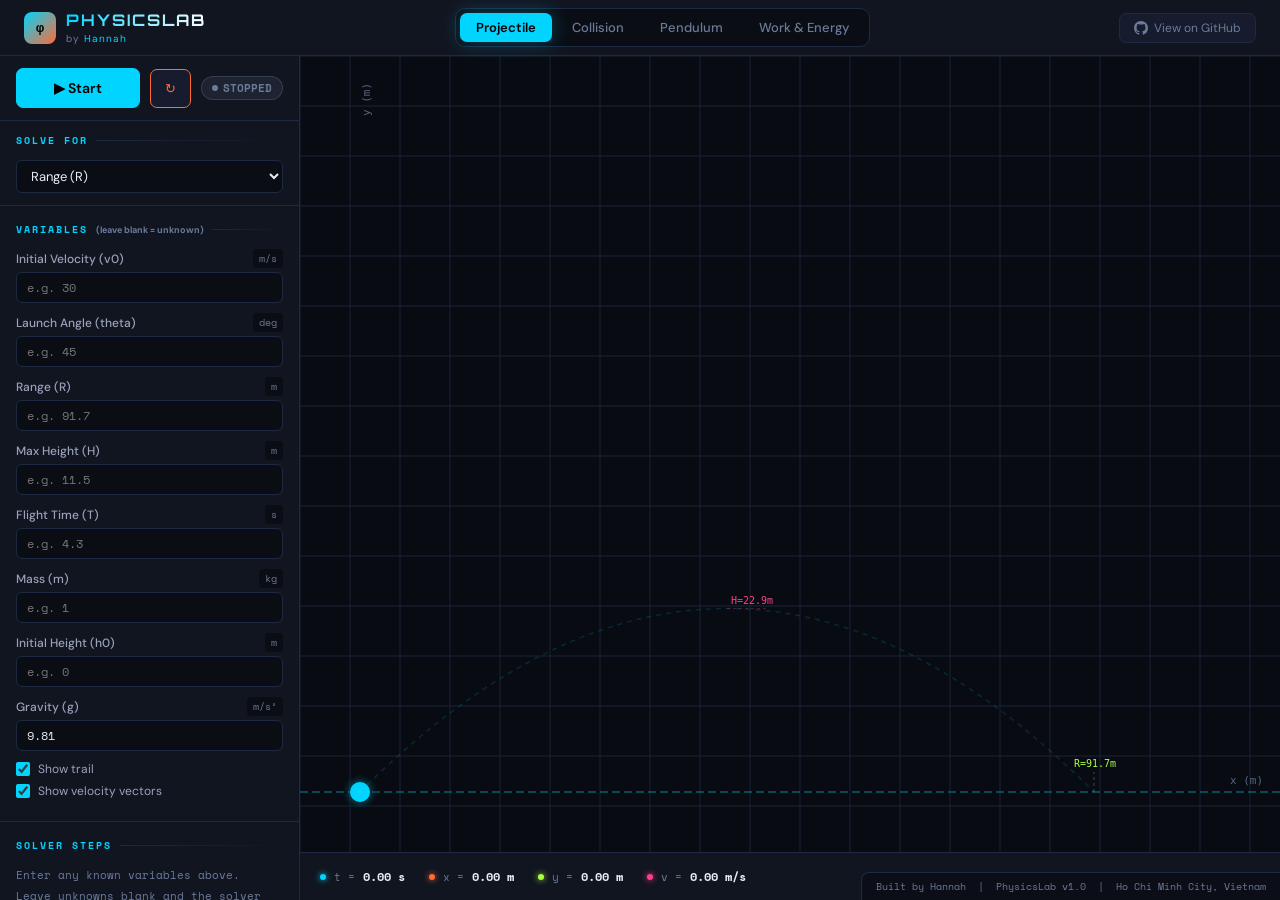
==== commit 333412e0: "Add files via upload" ====
--- a/index.html
+++ b/index.html
@@ -556,7 +556,7 @@
     <button class="sim-tab" onclick="switchSim('work')">Work & Energy</button>
   </div>
 
-  <a href="https://github.com/YOUR_USERNAME/physicslab" target="_blank"
+  <a href="https://github.com/phanminhhanh7-tech/physicslab" target="_blank"
      style="display:flex;align-items:center;gap:6px;padding:6px 14px;
             border:1px solid var(--border);border-radius:7px;background:var(--surface2);
             color:var(--text-dim);font-size:12px;font-family:'DM Sans',sans-serif;
@@ -584,246 +584,278 @@
     </div>
 
     <div id="ctrl-projectile">
+
       <div class="solve-for-area">
         <div class="sidebar-section-title">Solve For</div>
         <select class="solve-select" id="proj-solveFor" onchange="updateProjectile()">
-          <option value="range">Range (R)</option>
-          <option value="maxHeight">Max Height (H)</option>
-          <option value="timeOfFlight">Time of Flight (T)</option>
-          <option value="angle">Launch Angle (θ)</option>
-          <option value="velocity">Initial Velocity (v₀)</option>
+          <option value="R">Range (R)</option>
+          <option value="H">Max Height (H)</option>
+          <option value="T">Time of Flight (T)</option>
+          <option value="theta">Launch Angle (theta)</option>
+          <option value="v0">Initial Velocity (v0)</option>
+          <option value="vx">Horiz Velocity (vx)</option>
+          <option value="vy">Vert Velocity (vy)</option>
+          <option value="KE">Kinetic Energy (KE)</option>
+          <option value="PE">Potential Energy (PE)</option>
+          <option value="E">Total Energy (E)</option>
+          <option value="g">Gravity (g)</option>
+          <option value="m">Mass (m)</option>
         </select>
       </div>
 
       <div class="sidebar-section">
-        <div class="sidebar-section-title">Variables</div>
+        <div class="sidebar-section-title">Variables <span style="font-size:9px;color:var(--text-dim);font-family:DM Sans;text-transform:none;letter-spacing:0">(leave blank = unknown)</span></div>
 
         <div class="input-group">
-          <div class="input-label"><span>Initial Velocity (v₀)</span><span class="unit">m/s</span></div>
+          <div class="input-label"><span>Initial Velocity (v0)</span><span class="unit">m/s</span></div>
           <div class="input-row">
-            <input type="range" id="proj-v0-range" min="1" max="100" value="30" oninput="syncInput('proj-v0', this.value); updateProjectile()">
-            <input type="number" id="proj-v0" value="30" min="1" max="100" oninput="syncRange('proj-v0-range', this.value); updateProjectile()">
+            <input type="number" id="proj-v0" placeholder="e.g. 30" step="any" oninput="updateProjectile()" style="width:100%">
           </div>
         </div>
-
         <div class="input-group">
-          <div class="input-label"><span>Launch Angle (θ)</span><span class="unit">deg</span></div>
+          <div class="input-label"><span>Launch Angle (theta)</span><span class="unit">deg</span></div>
           <div class="input-row">
-            <input type="range" id="proj-angle-range" min="1" max="89" value="45" oninput="syncInput('proj-angle', this.value); updateProjectile()">
-            <input type="number" id="proj-angle" value="45" min="1" max="89" oninput="syncRange('proj-angle-range', this.value); updateProjectile()">
+            <input type="number" id="proj-angle" placeholder="e.g. 45" step="any" oninput="updateProjectile()" style="width:100%">
           </div>
         </div>
-
+        <div class="input-group">
+          <div class="input-label"><span>Range (R)</span><span class="unit">m</span></div>
+          <div class="input-row">
+            <input type="number" id="proj-R" placeholder="e.g. 91.7" step="any" oninput="updateProjectile()" style="width:100%">
+          </div>
+        </div>
+        <div class="input-group">
+          <div class="input-label"><span>Max Height (H)</span><span class="unit">m</span></div>
+          <div class="input-row">
+            <input type="number" id="proj-H" placeholder="e.g. 11.5" step="any" oninput="updateProjectile()" style="width:100%">
+          </div>
+        </div>
+        <div class="input-group">
+          <div class="input-label"><span>Flight Time (T)</span><span class="unit">s</span></div>
+          <div class="input-row">
+            <input type="number" id="proj-T" placeholder="e.g. 4.3" step="any" oninput="updateProjectile()" style="width:100%">
+          </div>
+        </div>
+        <div class="input-group">
+          <div class="input-label"><span>Mass (m)</span><span class="unit">kg</span></div>
+          <div class="input-row">
+            <input type="number" id="proj-m" placeholder="e.g. 1" step="any" oninput="updateProjectile()" style="width:100%">
+          </div>
+        </div>
+        <div class="input-group">
+          <div class="input-label"><span>Initial Height (h0)</span><span class="unit">m</span></div>
+          <div class="input-row">
+            <input type="number" id="proj-h0" placeholder="e.g. 0" step="any" oninput="updateProjectile()" style="width:100%">
+          </div>
+        </div>
         <div class="input-group">
           <div class="input-label"><span>Gravity (g)</span><span class="unit">m/s²</span></div>
           <div class="input-row">
-            <input type="range" id="proj-g-range" min="1" max="25" step="0.1" value="9.81" oninput="syncInput('proj-g', this.value); updateProjectile()">
-            <input type="number" id="proj-g" value="9.81" step="0.1" oninput="syncRange('proj-g-range', this.value); updateProjectile()">
+            <input type="number" id="proj-g" value="9.81" step="any" oninput="updateProjectile()" style="width:100%">
           </div>
         </div>
 
+        <div class="checkbox-row">
+          <input type="checkbox" id="proj-trail" checked>
+          <label for="proj-trail">Show trail</label>
+        </div>
+        <div class="checkbox-row">
+          <input type="checkbox" id="proj-vectors" checked>
+          <label for="proj-vectors">Show velocity vectors</label>
+        </div>
+      </div>
+
+      <div class="sidebar-section">
+        <div class="sidebar-section-title">Solver Steps</div>
+        <div id="proj-solver-steps" style="font-family:Space Mono,monospace;font-size:11px;line-height:1.8;color:var(--text-mid);">
+          Fill in variables above to solve.
+        </div>
+      </div>
+
+      <div class="sidebar-section">
+        <div class="sidebar-section-title">Results</div>
+        <div class="results-grid">
+          <div class="result-card" id="prc-R"><div class="r-label">Range (R)</div><div class="r-value" id="proj-r-R">--</div></div>
+          <div class="result-card" id="prc-H"><div class="r-label">Max Height (H)</div><div class="r-value" id="proj-r-H">--</div></div>
+          <div class="result-card" id="prc-T"><div class="r-label">Flight Time (T)</div><div class="r-value" id="proj-r-T">--</div></div>
+          <div class="result-card" id="prc-v0"><div class="r-label">v0</div><div class="r-value" id="proj-r-v0">--</div></div>
+          <div class="result-card" id="prc-vx"><div class="r-label">vx</div><div class="r-value" id="proj-r-vx">--</div></div>
+          <div class="result-card" id="prc-vy"><div class="r-label">vy (initial)</div><div class="r-value" id="proj-r-vy">--</div></div>
+          <div class="result-card" id="prc-KE"><div class="r-label">KE</div><div class="r-value" id="proj-r-KE">--</div></div>
+          <div class="result-card" id="prc-PE"><div class="r-label">PE</div><div class="r-value" id="proj-r-PE">--</div></div>
+          <div class="result-card" id="prc-E"><div class="r-label">Total E</div><div class="r-value" id="proj-r-E">--</div></div>
+          <div class="result-card" id="prc-theta"><div class="r-label">Angle</div><div class="r-value" id="proj-r-theta">--</div></div>
+          <div class="result-card" id="prc-v"><div class="r-label">Curr Speed</div><div class="r-value" id="proj-r-v">--</div></div>
+          <div class="result-card" id="prc-xy"><div class="r-label">Curr x,y</div><div class="r-value" id="proj-r-xy">--</div></div>
+        </div>
+      </div>
+
+    </div>
+
+    <!-- COLLISION CONTROLS -->
+    <div id="ctrl-collision" class="hidden">
+
+      <div class="solve-for-area">
+        <div class="sidebar-section-title">Solve For</div>
+        <select class="solve-select" id="col-solveFor" onchange="updateCollision()">
+          <option value="v1a">v1 after collision</option>
+          <option value="v2a">v2 after collision</option>
+          <option value="m1">Mass 1 (m1)</option>
+          <option value="m2">Mass 2 (m2)</option>
+          <option value="v1">Velocity 1 before (v1)</option>
+          <option value="v2">Velocity 2 before (v2)</option>
+          <option value="KEb">KE before</option>
+          <option value="KEa">KE after</option>
+          <option value="KElost">KE lost</option>
+          <option value="pt">Total momentum</option>
+        </select>
+      </div>
+
+      <div class="sidebar-section">
+        <div class="sidebar-section-title">Variables <span style="font-size:9px;color:var(--text-dim);font-family:DM Sans;text-transform:none;letter-spacing:0">(leave blank = unknown)</span></div>
+
+        <div style="font-size:10px;color:var(--accent3);font-family:Space Mono;letter-spacing:1px;margin-bottom:8px;text-transform:uppercase">Object 1</div>
+        <div class="input-group">
+          <div class="input-label"><span>Mass (m1)</span><span class="unit">kg</span></div>
+          <div class="input-row">
+            <input type="number" id="col-m1" placeholder="e.g. 5" step="any" oninput="updateCollision()" style="width:100%">
+          </div>
+        </div>
+        <div class="input-group">
+          <div class="input-label"><span>Velocity before (v1)</span><span class="unit">m/s</span></div>
+          <div class="input-row">
+            <input type="number" id="col-v1" placeholder="e.g. 8" step="any" oninput="updateCollision()" style="width:100%">
+          </div>
+        </div>
+
+        <div style="font-size:10px;color:var(--accent2);font-family:Space Mono;letter-spacing:1px;margin:10px 0 8px;text-transform:uppercase">Object 2</div>
+        <div class="input-group">
+          <div class="input-label"><span>Mass (m2)</span><span class="unit">kg</span></div>
+          <div class="input-row">
+            <input type="number" id="col-m2" placeholder="e.g. 3" step="any" oninput="updateCollision()" style="width:100%">
+          </div>
+        </div>
+        <div class="input-group">
+          <div class="input-label"><span>Velocity before (v2)</span><span class="unit">m/s</span></div>
+          <div class="input-row">
+            <input type="number" id="col-v2" placeholder="e.g. -3" step="any" oninput="updateCollision()" style="width:100%">
+          </div>
+        </div>
+
+        <div style="margin-top:10px">
+          <div class="sidebar-section-title">Collision Type</div>
+          <select id="col-type" onchange="updateCollision()" style="width:100%;margin-top:4px">
+            <option value="elastic">Elastic</option>
+            <option value="inelastic">Perfectly Inelastic</option>
+          </select>
+        </div>
+      </div>
+
+      <!-- SOLVER STEPS -->
+      <div class="sidebar-section">
+        <div class="sidebar-section-title">Solver Steps</div>
+        <div id="col-solver-steps" style="font-family:Space Mono,monospace;font-size:11px;line-height:1.8;color:var(--text-mid);">
+          Fill in variables above to solve.
+        </div>
+      </div>
+
+      <div class="sidebar-section">
+        <div class="sidebar-section-title">Results</div>
+        <div class="results-grid">
+          <div class="result-card" id="crc-v1a"><div class="r-label">v1 after</div><div class="r-value" id="col-r-v1a">--</div></div>
+          <div class="result-card" id="crc-v2a"><div class="r-label">v2 after</div><div class="r-value" id="col-r-v2a">--</div></div>
+          <div class="result-card" id="crc-p1b"><div class="r-label">p1 before</div><div class="r-value" id="col-r-p1b">--</div></div>
+          <div class="result-card" id="crc-p2b"><div class="r-label">p2 before</div><div class="r-value" id="col-r-p2b">--</div></div>
+          <div class="result-card" id="crc-KEb"><div class="r-label">KE before</div><div class="r-value" id="col-r-keb">--</div></div>
+          <div class="result-card" id="crc-KEa"><div class="r-label">KE after</div><div class="r-value" id="col-r-kea">--</div></div>
+          <div class="result-card" id="crc-pt"><div class="r-label">p total</div><div class="r-value" id="col-r-pt">--</div></div>
+          <div class="result-card" id="crc-KElost"><div class="r-label">KE lost</div><div class="r-value" id="col-r-kel">--</div></div>
+        </div>
+      </div>
+
+    </div>
+
+    <!-- PENDULUM CONTROLS -->
+    <div id="ctrl-pendulum" class="hidden">
+
+      <div class="solve-for-area">
+        <div class="sidebar-section-title">Solve For</div>
+        <select class="solve-select" id="pen-solveFor" onchange="updatePendulum()">
+          <option value="T">Period (T)</option>
+          <option value="f">Frequency (f)</option>
+          <option value="L">Length (L)</option>
+          <option value="g">Gravity (g)</option>
+          <option value="KE">Kinetic Energy (KE)</option>
+          <option value="PE">Potential Energy (PE)</option>
+          <option value="E">Total Energy (E)</option>
+          <option value="v">Speed (v)</option>
+          <option value="m">Mass (m)</option>
+          <option value="omega">Angular velocity (omega)</option>
+        </select>
+      </div>
+
+      <div class="sidebar-section">
+        <div class="sidebar-section-title">Variables <span style="font-size:9px;color:var(--text-dim);font-family:DM Sans;text-transform:none;letter-spacing:0">(leave blank = unknown)</span></div>
+
+        <div class="input-group">
+          <div class="input-label"><span>Length (L)</span><span class="unit">m</span></div>
+          <div class="input-row">
+            <input type="number" id="pen-L" placeholder="e.g. 3" step="any" oninput="updatePendulum()" style="width:100%">
+          </div>
+        </div>
         <div class="input-group">
           <div class="input-label"><span>Mass (m)</span><span class="unit">kg</span></div>
           <div class="input-row">
-            <input type="range" id="proj-m-range" min="0.1" max="100" step="0.1" value="1" oninput="syncInput('proj-m', this.value); updateProjectile()">
-            <input type="number" id="proj-m" value="1" step="0.1" oninput="syncRange('proj-m-range', this.value); updateProjectile()">
+            <input type="number" id="pen-m" placeholder="e.g. 2" step="any" oninput="updatePendulum()" style="width:100%">
           </div>
         </div>
-
         <div class="input-group">
-          <div class="input-label"><span>Initial Height (y₀)</span><span class="unit">m</span></div>
+          <div class="input-label"><span>Start Angle (theta0)</span><span class="unit">deg</span></div>
           <div class="input-row">
-            <input type="range" id="proj-h0-range" min="0" max="100" value="0" oninput="syncInput('proj-h0', this.value); updateProjectile()">
-            <input type="number" id="proj-h0" value="0" min="0" oninput="syncRange('proj-h0-range', this.value); updateProjectile()">
+            <input type="number" id="pen-angle" placeholder="e.g. 45" step="any" oninput="updatePendulum()" style="width:100%">
           </div>
         </div>
-
-        <div class="checkbox-row">
-          <input type="checkbox" id="proj-trail" checked>
-          <label for="proj-trail">Show trail</label>
-        </div>
-        <div class="checkbox-row">
-          <input type="checkbox" id="proj-vectors" checked>
-          <label for="proj-vectors">Show velocity vectors</label>
+        <div class="input-group">
+          <div class="input-label"><span>Period (T)</span><span class="unit">s</span></div>
+          <div class="input-row">
+            <input type="number" id="pen-T" placeholder="e.g. 3.47" step="any" oninput="updatePendulum()" style="width:100%">
+          </div>
+        </div>
+        <div class="input-group">
+          <div class="input-label"><span>Gravity (g)</span><span class="unit">m/s²</span></div>
+          <div class="input-row">
+            <input type="number" id="pen-g" value="9.81" step="any" oninput="updatePendulum()" style="width:100%">
+          </div>
+        </div>
+        <div class="input-group">
+          <div class="input-label"><span>Damping (b)</span><span class="unit">coef</span></div>
+          <div class="input-row">
+            <input type="number" id="pen-damp" value="0" step="any" min="0" max="1" oninput="updatePendulum()" style="width:100%">
+          </div>
+        </div>
+      </div>
+
+      <!-- SOLVER STEPS -->
+      <div class="sidebar-section">
+        <div class="sidebar-section-title">Solver Steps</div>
+        <div id="pen-solver-steps" style="font-family:Space Mono,monospace;font-size:11px;line-height:1.8;color:var(--text-mid);">
+          Fill in variables above to solve.
         </div>
       </div>
 
       <div class="sidebar-section">
         <div class="sidebar-section-title">Results</div>
         <div class="results-grid">
-          <div class="result-card" id="proj-res-range">
-            <div class="r-label">Range</div>
-            <div class="r-value" id="proj-r-range">—</div>
-          </div>
-          <div class="result-card" id="proj-res-height">
-            <div class="r-label">Max Height</div>
-            <div class="r-value" id="proj-r-height">—</div>
-          </div>
-          <div class="result-card" id="proj-res-tof">
-            <div class="r-label">Flight Time</div>
-            <div class="r-value" id="proj-r-tof">—</div>
-          </div>
-          <div class="result-card" id="proj-res-v">
-            <div class="r-label">Curr Speed</div>
-            <div class="r-value" id="proj-r-v">—</div>
-          </div>
-          <div class="result-card">
-            <div class="r-label">Curr KE</div>
-            <div class="r-value" id="proj-r-ke">—</div>
-          </div>
-          <div class="result-card">
-            <div class="r-label">Curr x,y</div>
-            <div class="r-value" id="proj-r-xy">—</div>
-          </div>
-        </div>
-      </div>
-
-      <div class="sidebar-section">
-        <div class="sidebar-section-title">Equations</div>
-        <div class="equation-box">
-          <div class="eq-title">Kinematics</div>
-          <div class="eq-formula">x = v₀cos(θ)·t<br>y = v₀sin(θ)·t - ½gt²</div>
-        </div>
-        <div class="equation-box">
-          <div class="eq-title">Derived</div>
-          <div class="eq-formula">H = v₀²sin²θ / 2g<br>T = 2v₀sinθ / g<br>R = v₀²sin(2θ) / g</div>
-        </div>
-        <div class="equation-box">
-          <div class="eq-title">Energy</div>
-          <div class="eq-formula">KE = ½mv²</div>
-        </div>
-      </div>
-    </div>
-
-    <!-- COLLISION CONTROLS -->
-    <div id="ctrl-collision" class="hidden">
-      <div class="sidebar-section">
-        <div class="sidebar-section-title">Object 1</div>
-        <div class="input-group">
-          <div class="input-label"><span>Mass (m₁)</span><span class="unit">kg</span></div>
-          <div class="input-row">
-            <input type="range" id="col-m1-range" min="0.5" max="20" step="0.5" value="5" oninput="syncInput('col-m1', this.value); updateCollision()">
-            <input type="number" id="col-m1" value="5" step="0.5" oninput="syncRange('col-m1-range', this.value); updateCollision()">
-          </div>
-        </div>
-        <div class="input-group">
-          <div class="input-label"><span>Velocity (v₁)</span><span class="unit">m/s</span></div>
-          <div class="input-row">
-            <input type="range" id="col-v1-range" min="-20" max="20" step="0.5" value="8" oninput="syncInput('col-v1', this.value); updateCollision()">
-            <input type="number" id="col-v1" value="8" step="0.5" oninput="syncRange('col-v1-range', this.value); updateCollision()">
-          </div>
-        </div>
-      </div>
-
-      <div class="sidebar-section">
-        <div class="sidebar-section-title">Object 2</div>
-        <div class="input-group">
-          <div class="input-label"><span>Mass (m₂)</span><span class="unit">kg</span></div>
-          <div class="input-row">
-            <input type="range" id="col-m2-range" min="0.5" max="20" step="0.5" value="3" oninput="syncInput('col-m2', this.value); updateCollision()">
-            <input type="number" id="col-m2" value="3" step="0.5" oninput="syncRange('col-m2-range', this.value); updateCollision()">
-          </div>
-        </div>
-        <div class="input-group">
-          <div class="input-label"><span>Velocity (v₂)</span><span class="unit">m/s</span></div>
-          <div class="input-row">
-            <input type="range" id="col-v2-range" min="-20" max="20" step="0.5" value="-3" oninput="syncInput('col-v2', this.value); updateCollision()">
-            <input type="number" id="col-v2" value="-3" step="0.5" oninput="syncRange('col-v2-range', this.value); updateCollision()">
-          </div>
-        </div>
-      </div>
-
-      <div class="sidebar-section">
-        <div class="sidebar-section-title">Collision Type</div>
-        <select id="col-type" onchange="updateCollision()">
-          <option value="elastic">Elastic</option>
-          <option value="inelastic">Perfectly Inelastic</option>
-        </select>
-      </div>
-
-      <div class="sidebar-section">
-        <div class="sidebar-section-title">Results</div>
-        <div class="results-grid">
-          <div class="result-card"><div class="r-label">p₁ before</div><div class="r-value" id="col-r-p1b">—</div></div>
-          <div class="result-card"><div class="r-label">p₂ before</div><div class="r-value" id="col-r-p2b">—</div></div>
-          <div class="result-card highlight"><div class="r-label">v₁ after</div><div class="r-value" id="col-r-v1a">—</div></div>
-          <div class="result-card highlight"><div class="r-label">v₂ after</div><div class="r-value" id="col-r-v2a">—</div></div>
-          <div class="result-card"><div class="r-label">KE before</div><div class="r-value" id="col-r-keb">—</div></div>
-          <div class="result-card"><div class="r-label">KE after</div><div class="r-value" id="col-r-kea">—</div></div>
-          <div class="result-card"><div class="r-label">p total</div><div class="r-value" id="col-r-pt">—</div></div>
-          <div class="result-card"><div class="r-label">KE lost</div><div class="r-value" id="col-r-kel">—</div></div>
-        </div>
-      </div>
-
-      <div class="sidebar-section">
-        <div class="sidebar-section-title">Equations</div>
-        <div class="equation-box">
-          <div class="eq-title">Momentum Conservation</div>
-          <div class="eq-formula">m₁v₁ + m₂v₂ = m₁v₁'+ m₂v₂'</div>
-        </div>
-        <div class="equation-box">
-          <div class="eq-title">Elastic</div>
-          <div class="eq-formula">v₁'= (m₁-m₂)v₁/(m₁+m₂)<br>   + 2m₂v₂/(m₁+m₂)</div>
-        </div>
-        <div class="equation-box">
-          <div class="eq-title">Inelastic</div>
-          <div class="eq-formula">v_f = (m₁v₁+m₂v₂)/(m₁+m₂)</div>
-        </div>
-      </div>
-    </div>
-
-    <!-- PENDULUM CONTROLS -->
-    <div id="ctrl-pendulum" class="hidden">
-      <div class="sidebar-section">
-        <div class="sidebar-section-title">Variables</div>
-        <div class="input-group">
-          <div class="input-label"><span>Length (L)</span><span class="unit">m</span></div>
-          <div class="input-row">
-            <input type="range" id="pen-L-range" min="0.5" max="10" step="0.1" value="3" oninput="syncInput('pen-L', this.value); updatePendulum()">
-            <input type="number" id="pen-L" value="3" step="0.1" oninput="syncRange('pen-L-range', this.value); updatePendulum()">
-          </div>
-        </div>
-        <div class="input-group">
-          <div class="input-label"><span>Mass (m)</span><span class="unit">kg</span></div>
-          <div class="input-row">
-            <input type="range" id="pen-m-range" min="0.1" max="20" step="0.1" value="2" oninput="syncInput('pen-m', this.value); updatePendulum()">
-            <input type="number" id="pen-m" value="2" step="0.1" oninput="syncRange('pen-m-range', this.value); updatePendulum()">
-          </div>
-        </div>
-        <div class="input-group">
-          <div class="input-label"><span>Start Angle (θ₀)</span><span class="unit">deg</span></div>
-          <div class="input-row">
-            <input type="range" id="pen-angle-range" min="5" max="175" value="45" oninput="syncInput('pen-angle', this.value); updatePendulum()">
-            <input type="number" id="pen-angle" value="45" oninput="syncRange('pen-angle-range', this.value); updatePendulum()">
-          </div>
-        </div>
-        <div class="input-group">
-          <div class="input-label"><span>Gravity (g)</span><span class="unit">m/s²</span></div>
-          <div class="input-row">
-            <input type="range" id="pen-g-range" min="1" max="25" step="0.1" value="9.81" oninput="syncInput('pen-g', this.value); updatePendulum()">
-            <input type="number" id="pen-g" value="9.81" step="0.1" oninput="syncRange('pen-g-range', this.value); updatePendulum()">
-          </div>
-        </div>
-        <div class="input-group">
-          <div class="input-label"><span>Damping (b)</span><span class="unit">coef</span></div>
-          <div class="input-row">
-            <input type="range" id="pen-damp-range" min="0" max="1" step="0.01" value="0" oninput="syncInput('pen-damp', this.value); updatePendulum()">
-            <input type="number" id="pen-damp" value="0" step="0.01" oninput="syncRange('pen-damp-range', this.value); updatePendulum()">
-          </div>
-        </div>
-      </div>
-
-      <div class="sidebar-section">
-        <div class="sidebar-section-title">Results</div>
-        <div class="results-grid">
-          <div class="result-card highlight"><div class="r-label">Period (T)</div><div class="r-value" id="pen-r-T">—</div></div>
-          <div class="result-card highlight"><div class="r-label">Freq (f)</div><div class="r-value" id="pen-r-f">—</div></div>
-          <div class="result-card"><div class="r-label">KE</div><div class="r-value" id="pen-r-ke">—</div></div>
-          <div class="result-card"><div class="r-label">PE</div><div class="r-value" id="pen-r-pe">—</div></div>
-          <div class="result-card"><div class="r-label">Total E</div><div class="r-value" id="pen-r-E">—</div></div>
-          <div class="result-card"><div class="r-label">Speed</div><div class="r-value" id="pen-r-v">—</div></div>
-          <div class="result-card"><div class="r-label">Angle</div><div class="r-value" id="pen-r-angle">—</div></div>
-          <div class="result-card"><div class="r-label">ω</div><div class="r-value" id="pen-r-omega">—</div></div>
+          <div class="result-card" id="enc-T"><div class="r-label">Period (T)</div><div class="r-value" id="pen-r-T">--</div></div>
+          <div class="result-card" id="enc-f"><div class="r-label">Frequency (f)</div><div class="r-value" id="pen-r-f">--</div></div>
+          <div class="result-card" id="enc-KE"><div class="r-label">KE</div><div class="r-value" id="pen-r-ke">--</div></div>
+          <div class="result-card" id="enc-PE"><div class="r-label">PE</div><div class="r-value" id="pen-r-pe">--</div></div>
+          <div class="result-card" id="enc-E"><div class="r-label">Total E</div><div class="r-value" id="pen-r-E">--</div></div>
+          <div class="result-card" id="enc-v"><div class="r-label">Speed</div><div class="r-value" id="pen-r-v">--</div></div>
+          <div class="result-card" id="enc-angle"><div class="r-label">Angle</div><div class="r-value" id="pen-r-angle">--</div></div>
+          <div class="result-card" id="enc-omega"><div class="r-label">omega</div><div class="r-value" id="pen-r-omega">--</div></div>
+          <div class="result-card" id="enc-L"><div class="r-label">Length (L)</div><div class="r-value" id="pen-r-L">--</div></div>
+          <div class="result-card" id="enc-g"><div class="r-label">Gravity (g)</div><div class="r-value" id="pen-r-g">--</div></div>
         </div>
       </div>
 
@@ -846,12 +878,6 @@
         </div>
       </div>
 
-      <div class="sidebar-section">
-        <div class="sidebar-section-title">Equations</div>
-        <div class="equation-box">
-          <div class="eq-formula">T = 2π√(L/g)<br>ω = √(g/L)<br>θ(t) = θ₀cos(ωt)<br>v = √(2gL(1-cosθ))<br>PE = mgL(1-cosθ)<br>KE = ½mv²</div>
-        </div>
-      </div>
     </div>
 
     <!-- WORK & ENERGY CONTROLS -->
@@ -1275,38 +1301,173 @@
 }
 
 function updateProjectile() {
-  const v0 = getVal('proj-v0', 30);
-  const theta = getVal('proj-angle', 45) * Math.PI / 180;
-  const g = getVal('proj-g', 9.81);
-  const m = getVal('proj-m', 1);
-  const h0 = getVal('proj-h0', 0);
-
-  // Derived values
-  const sinT = Math.sin(theta), cosT = Math.cos(theta);
-  const H = h0 + (v0 * v0 * sinT * sinT) / (2 * g);
-  const T_up = v0 * sinT / g;
-  const T_total = T_up + Math.sqrt(2 * H / g);
-  const R = v0 * cosT * T_total;
-  const v_now = Math.sqrt(proj.vx ** 2 + proj.vy ** 2);
-  const ke_now = 0.5 * m * v_now * v_now;
-
-  setResult('proj-r-range', R, 'm');
-  setResult('proj-r-height', H, 'm');
-  setResult('proj-r-tof', T_total, 's');
-  setResult('proj-r-v', v_now, 'm/s');
-  setResult('proj-r-ke', ke_now, 'J');
-  setResult('proj-r-xy', `${fmt(proj.x,1)},${fmt(proj.y,1)}`);
+  // -- Read inputs (null = unknown) ----------------------------
+  var s = {
+    v0:    getNullable('proj-v0'),
+    theta: getNullable('proj-angle'),
+    R:     getNullable('proj-R'),
+    H:     getNullable('proj-H'),
+    T:     getNullable('proj-T'),
+    m:     getNullable('proj-m'),
+    h0:    getNullable('proj-h0') || 0,
+    g:     getNullable('proj-g') || 9.81,
+    vx: null, vy: null, KE: null, PE: null, E: null
+  };
+
+  var userKeys = {};
+  Object.keys(s).forEach(function(k){ if (s[k] !== null) userKeys[k] = true; });
+  var solveFor = document.getElementById('proj-solveFor').value;
+  var log = [];
+
+  // -- Propagation solver (15 passes) --------------------------
+  var changed = true, passes = 0;
+  while (changed && passes < 15) {
+    changed = false; passes++;
+
+    // vx = v0 * cos(theta)
+    if (s.vx === null && s.v0 !== null && s.theta !== null) {
+      s.vx = s.v0 * Math.cos(s.theta * Math.PI / 180);
+      log.push({ eq:'Horizontal velocity', formula:'vx = v0 * cos(theta)',
+        sub:'vx = '+fvN(s.v0)+'*cos('+fvN(s.theta,1)+') = '+fmtSci(s.vx)+' m/s' });
+      changed = true;
+    }
+    // vy = v0 * sin(theta)
+    if (s.vy === null && s.v0 !== null && s.theta !== null) {
+      s.vy = s.v0 * Math.sin(s.theta * Math.PI / 180);
+      log.push({ eq:'Vertical velocity', formula:'vy = v0 * sin(theta)',
+        sub:'vy = '+fvN(s.v0)+'*sin('+fvN(s.theta,1)+') = '+fmtSci(s.vy)+' m/s' });
+      changed = true;
+    }
+    // v0 from vx and theta
+    if (s.v0 === null && s.vx !== null && s.theta !== null) {
+      var ct = Math.cos(s.theta * Math.PI / 180);
+      if (Math.abs(ct) > 1e-9) { s.v0 = s.vx / ct; changed = true;
+        log.push({ eq:'Initial speed', formula:'v0 = vx / cos(theta)', sub:'v0 = '+fmtSci(s.vx)+'/'+fvN(ct,3)+' = '+fmtSci(s.v0)+' m/s' }); }
+    }
+    // theta from vx and vy
+    if (s.theta === null && s.vx !== null && s.vy !== null) {
+      s.theta = Math.atan2(s.vy, s.vx) * 180 / Math.PI; changed = true;
+      log.push({ eq:'Launch angle', formula:'theta = atan2(vy, vx)', sub:'theta = atan2('+fvN(s.vy)+','+fvN(s.vx)+') = '+fmtSci(s.theta)+' deg' });
+    }
+    // H = h0 + vy^2 / (2g)
+    if (s.H === null && s.vy !== null) {
+      s.H = s.h0 + (s.vy * s.vy) / (2 * s.g); changed = true;
+      log.push({ eq:'Max height', formula:'H = h0 + vy^2 / (2g)', sub:'H = '+fvN(s.h0)+' + '+fvN(s.vy)+'^2/(2*'+fvN(s.g)+') = '+fmtSci(s.H)+' m' });
+    }
+    // vy from H
+    if (s.vy === null && s.H !== null) {
+      var disc = 2 * s.g * (s.H - s.h0);
+      if (disc >= 0) { s.vy = Math.sqrt(disc); changed = true;
+        log.push({ eq:'Vert velocity from H', formula:'vy = sqrt(2g*(H-h0))', sub:'vy = sqrt(2*'+fvN(s.g)+'*('+fvN(s.H,1)+'-'+fvN(s.h0)+')) = '+fmtSci(s.vy)+' m/s' }); }
+    }
+    // T = vy/g + sqrt(2H/g)  (time up + time down from apex)
+    if (s.T === null && s.vy !== null && s.H !== null) {
+      s.T = s.vy / s.g + Math.sqrt(2 * s.H / s.g); changed = true;
+      log.push({ eq:'Flight time', formula:'T = vy/g + sqrt(2H/g)', sub:'T = '+fvN(s.vy)+'/'+fvN(s.g)+' + sqrt(2*'+fvN(s.H,1)+'/'+fvN(s.g)+') = '+fmtSci(s.T)+' s' });
+    }
+    // R = vx * T
+    if (s.R === null && s.vx !== null && s.T !== null) {
+      s.R = s.vx * s.T; changed = true;
+      log.push({ eq:'Range', formula:'R = vx * T', sub:'R = '+fvN(s.vx)+'*'+fvN(s.T)+' = '+fmtSci(s.R)+' m' });
+    }
+    // vx from R and T
+    if (s.vx === null && s.R !== null && s.T !== null && s.T > 1e-9) {
+      s.vx = s.R / s.T; changed = true;
+      log.push({ eq:'Horiz velocity from R,T', formula:'vx = R / T', sub:'vx = '+fvN(s.R)+'/'+fvN(s.T)+' = '+fmtSci(s.vx)+' m/s' });
+    }
+    // v0 from vx and vy
+    if (s.v0 === null && s.vx !== null && s.vy !== null) {
+      s.v0 = Math.sqrt(s.vx * s.vx + s.vy * s.vy); changed = true;
+      log.push({ eq:'Initial speed', formula:'v0 = sqrt(vx^2 + vy^2)', sub:'v0 = sqrt('+fvN(s.vx)+'^2+'+fvN(s.vy)+'^2) = '+fmtSci(s.v0)+' m/s' });
+    }
+    // KE = 0.5*m*v0^2
+    if (s.KE === null && s.m !== null && s.v0 !== null) {
+      s.KE = 0.5 * s.m * s.v0 * s.v0; changed = true;
+      log.push({ eq:'Kinetic Energy', formula:'KE = 0.5*m*v0^2', sub:'KE = 0.5*'+fvN(s.m)+'*'+fvN(s.v0)+'^2 = '+fmtSci(s.KE)+' J' });
+    }
+    // PE = m*g*h0
+    if (s.PE === null && s.m !== null && s.h0 !== null) {
+      s.PE = s.m * s.g * s.h0; changed = true;
+      log.push({ eq:'Potential Energy', formula:'PE = m*g*h0', sub:'PE = '+fvN(s.m)+'*'+fvN(s.g)+'*'+fvN(s.h0)+' = '+fmtSci(s.PE)+' J' });
+    }
+    // E = KE + PE
+    if (s.E === null && s.KE !== null && s.PE !== null) {
+      s.E = s.KE + s.PE; changed = true;
+      log.push({ eq:'Total Energy', formula:'E = KE + PE', sub:'E = '+fmtSci(s.KE)+' + '+fmtSci(s.PE)+' = '+fmtSci(s.E)+' J' });
+    }
+  }
+
+  // -- Update result cards -------------------------------------
+  var PROJ_META = {
+    R:    { label:'Range (R)',       unit:'m',   id:'proj-r-R',     card:'prc-R' },
+    H:    { label:'Max Height (H)',  unit:'m',   id:'proj-r-H',     card:'prc-H' },
+    T:    { label:'Flight Time (T)', unit:'s',   id:'proj-r-T',     card:'prc-T' },
+    v0:   { label:'v0',             unit:'m/s', id:'proj-r-v0',    card:'prc-v0' },
+    vx:   { label:'vx',             unit:'m/s', id:'proj-r-vx',    card:'prc-vx' },
+    vy:   { label:'vy',             unit:'m/s', id:'proj-r-vy',    card:'prc-vy' },
+    KE:   { label:'KE',             unit:'J',   id:'proj-r-KE',    card:'prc-KE' },
+    PE:   { label:'PE',             unit:'J',   id:'proj-r-PE',    card:'prc-PE' },
+    E:    { label:'Total E',        unit:'J',   id:'proj-r-E',     card:'prc-E' },
+    theta:{ label:'Angle',          unit:'deg', id:'proj-r-theta', card:'prc-theta' }
+  };
+
+  Object.keys(PROJ_META).forEach(function(k) {
+    var meta = PROJ_META[k];
+    var el = document.getElementById(meta.id);
+    var card = document.getElementById(meta.card);
+    if (!el) return;
+    var val = s[k];
+    el.textContent = (val !== null && val !== undefined) ? fmtSci(val) + ' ' + meta.unit : '--';
+    if (card) {
+      if (k === solveFor) card.style.cssText = 'border-color:var(--accent);background:rgba(0,212,255,0.08)';
+      else if (userKeys[k]) card.style.cssText = 'border-color:rgba(255,107,53,0.55);background:rgba(255,107,53,0.06)';
+      else if (val !== null) card.style.cssText = 'border-color:rgba(168,255,62,0.55);background:rgba(168,255,62,0.06)';
+      else card.style.cssText = '';
+    }
+  });
+
+  // Live animation result cards
+  var vNow = Math.sqrt(proj.vx * proj.vx + proj.vy * proj.vy);
+  var el_v = document.getElementById('proj-r-v');
+  if (el_v) el_v.textContent = fmtSci(vNow) + ' m/s';
+  var el_xy = document.getElementById('proj-r-xy');
+  if (el_xy) el_xy.textContent = fmtSci(proj.x) + ', ' + fmtSci(proj.y);
+
+  // -- Solver steps panel --------------------------------------
+  var box = document.getElementById('proj-solver-steps');
+  if (box) {
+    if (log.length === 0) {
+      box.innerHTML = '<div style="color:var(--text-dim);font-size:11px;line-height:1.9">Enter any known variables above.<br>Leave unknowns blank and the solver chains equations automatically.</div>';
+    } else {
+      var targetSteps = log.filter(function(l){ return l.eq.toLowerCase().indexOf(solveFor.toLowerCase()) >= 0; });
+      var otherSteps  = log.filter(function(l){ return l.eq.toLowerCase().indexOf(solveFor.toLowerCase()) < 0; });
+      var display = otherSteps.concat(targetSteps).slice(-4);
+      box.innerHTML = display.map(function(step) {
+        return '<div style="margin-bottom:7px;padding:8px 10px;background:var(--bg);border:1px solid var(--border);border-radius:6px;border-left:3px solid rgba(168,255,62,0.6);">' +
+          '<div style="font-size:9px;letter-spacing:1.5px;text-transform:uppercase;color:var(--accent3);margin-bottom:3px">' + step.eq + '</div>' +
+          '<div style="font-family:Space Mono,monospace;font-size:11px;color:var(--accent3);margin-bottom:2px">' + step.formula + '</div>' +
+          '<div style="font-family:Space Mono,monospace;font-size:11px;color:var(--text-mid)">' + step.sub + '</div></div>';
+      }).join('');
+    }
+  }
+
+  // -- Store for animation -------------------------------------
+  proj._v0    = s.v0    || 30;
+  proj._theta = s.theta || 45;
+  proj._g     = s.g     || 9.81;
+  proj._m     = s.m     || 1;
+  proj._h0    = s.h0    || 0;
 
   if (!simRunning) drawProjectile();
 }
 
 function stepProjectile(dt) {
   if (proj.done) { stopSim(); return; }
-  const v0 = getVal('proj-v0', 30);
-  const theta = getVal('proj-angle', 45) * Math.PI / 180;
-  const g = getVal('proj-g', 9.81);
-  const m = getVal('proj-m', 1);
-  const h0 = getVal('proj-h0', 0);
+  var v0    = proj._v0    || 30;
+  var theta = (proj._theta || 45) * Math.PI / 180;
+  var g     = proj._g     || 9.81;
+  var m     = proj._m     || 1;
+  var h0    = proj._h0    || 0;
 
   if (simTime <= dt + 0.001) {
     proj.x = 0; proj.y = h0;
@@ -1316,8 +1477,8 @@
   }
 
   proj.vy -= g * dt;
-  proj.x += proj.vx * dt;
-  proj.y += proj.vy * dt;
+  proj.x  += proj.vx * dt;
+  proj.y  += proj.vy * dt;
 
   if (document.getElementById('proj-trail').checked) {
     proj.trail.push({ x: proj.x, y: proj.y });
@@ -1325,15 +1486,14 @@
   }
 
   if (proj.y <= 0 && proj.vy < 0 && simTime > 0.1) {
-    proj.y = 0;
-    proj.done = true;
-  }
-
-  const v = Math.sqrt(proj.vx ** 2 + proj.vy ** 2);
-  const ke = 0.5 * m * v * v;
-  setResult('proj-r-v', v, 'm/s');
-  setResult('proj-r-ke', ke, 'J');
-  setResult('proj-r-xy', `${fmt(proj.x, 1)},${fmt(proj.y, 1)}`);
+    proj.y = 0; proj.done = true;
+  }
+
+  var v  = Math.sqrt(proj.vx * proj.vx + proj.vy * proj.vy);
+  var ke = 0.5 * m * v * v;
+  var el_v  = document.getElementById('proj-r-v');  if (el_v)  el_v.textContent  = fmtSci(v)  + ' m/s';
+  var el_ke = document.getElementById('proj-r-KE'); if (el_ke) el_ke.textContent = fmtSci(ke) + ' J';
+  var el_xy = document.getElementById('proj-r-xy'); if (el_xy) el_xy.textContent = fmtSci(proj.x) + ', ' + fmtSci(proj.y);
   updateInfoBar(simTime, proj.x, proj.y, v);
 }
 
@@ -1346,10 +1506,10 @@
   ctx.fillRect(0, 0, W, H);
   drawGrid(ctx, W, H);
 
-  const v0 = getVal('proj-v0', 30);
-  const theta = getVal('proj-angle', 45) * Math.PI / 180;
-  const g = getVal('proj-g', 9.81);
-  const h0 = getVal('proj-h0', 0);
+  const v0    = proj._v0    || 30;
+  const theta = (proj._theta || 45) * Math.PI / 180;
+  const g     = proj._g     || 9.81;
+  const h0    = proj._h0    || 0;
 
   // Scale calculation
   const T_up = v0 * Math.sin(theta) / g;
@@ -1492,36 +1652,122 @@
 }
 
 function updateCollision() {
-  const m1 = getVal('col-m1', 5), m2 = getVal('col-m2', 3);
-  const v1 = getVal('col-v1', 8), v2 = getVal('col-v2', -3);
-  const type = document.getElementById('col-type').value;
-
-  let v1a, v2a;
-  if (type === 'elastic') {
-    v1a = ((m1 - m2) * v1 + 2 * m2 * v2) / (m1 + m2);
-    v2a = (2 * m1 * v1 + (m2 - m1) * v2) / (m1 + m2);
-  } else {
-    const vf = (m1 * v1 + m2 * v2) / (m1 + m2);
-    v1a = vf; v2a = vf;
-  }
-
-  const p1b = m1 * v1, p2b = m2 * v2;
-  const ke1b = 0.5 * m1 * v1 * v1, ke2b = 0.5 * m2 * v2 * v2;
-  const ke1a = 0.5 * m1 * v1a * v1a, ke2a = 0.5 * m2 * v2a * v2a;
-  const keb = ke1b + ke2b, kea = ke1a + ke2a;
-  const pt = p1b + p2b, kel = keb - kea;
-
-  setResult('col-r-p1b', p1b, 'kg*m/s', 1);
-  setResult('col-r-p2b', p2b, 'kg*m/s', 1);
-  setResult('col-r-v1a', v1a, 'm/s', 2);
-  setResult('col-r-v2a', v2a, 'm/s', 2);
-  setResult('col-r-keb', keb, 'J', 1);
-  setResult('col-r-kea', kea, 'J', 1);
-  setResult('col-r-pt', pt, 'kg*m/s', 1);
-  setResult('col-r-kel', kel, 'J', 1);
+  var s = {
+    m1:  getNullable('col-m1'),
+    m2:  getNullable('col-m2'),
+    v1:  getNullable('col-v1'),
+    v2:  getNullable('col-v2'),
+    v1a: null, v2a: null,
+    p1b: null, p2b: null,
+    KEb: null, KEa: null,
+    pt:  null, KElost: null
+  };
+  var type = document.getElementById('col-type').value;
+  var userKeys = {};
+  Object.keys(s).forEach(function(k){ if (s[k] !== null) userKeys[k] = true; });
+  var solveFor = document.getElementById('col-solveFor').value;
+  var log = [];
+
+  // -- Propagation solver --------------------------------------
+  var changed = true, passes = 0;
+  while (changed && passes < 15) {
+    changed = false; passes++;
+
+    // Momentum before: p1b, p2b, pt
+    if (s.p1b === null && s.m1 !== null && s.v1 !== null) {
+      s.p1b = s.m1 * s.v1; changed = true;
+      log.push({ eq:'Momentum 1', formula:'p1 = m1 * v1', sub:'p1 = '+fvN(s.m1)+'*'+fvN(s.v1)+' = '+fmtSci(s.p1b)+' kg*m/s' });
+    }
+    if (s.p2b === null && s.m2 !== null && s.v2 !== null) {
+      s.p2b = s.m2 * s.v2; changed = true;
+      log.push({ eq:'Momentum 2', formula:'p2 = m2 * v2', sub:'p2 = '+fvN(s.m2)+'*'+fvN(s.v2)+' = '+fmtSci(s.p2b)+' kg*m/s' });
+    }
+    if (s.pt === null && s.p1b !== null && s.p2b !== null) {
+      s.pt = s.p1b + s.p2b; changed = true;
+      log.push({ eq:'Total momentum', formula:'pt = p1 + p2', sub:'pt = '+fmtSci(s.p1b)+' + '+fmtSci(s.p2b)+' = '+fmtSci(s.pt)+' kg*m/s' });
+    }
+    // KE before
+    if (s.KEb === null && s.m1 !== null && s.m2 !== null && s.v1 !== null && s.v2 !== null) {
+      s.KEb = 0.5*s.m1*s.v1*s.v1 + 0.5*s.m2*s.v2*s.v2; changed = true;
+      log.push({ eq:'KE before', formula:'KEb = 0.5*m1*v1^2 + 0.5*m2*v2^2', sub:'KEb = '+fmtSci(0.5*s.m1*s.v1*s.v1)+' + '+fmtSci(0.5*s.m2*s.v2*s.v2)+' = '+fmtSci(s.KEb)+' J' });
+    }
+    // Velocities after collision
+    if (s.v1a === null && s.m1 !== null && s.m2 !== null && s.v1 !== null && s.v2 !== null) {
+      var mt = s.m1 + s.m2;
+      if (type === 'elastic') {
+        s.v1a = ((s.m1 - s.m2)*s.v1 + 2*s.m2*s.v2) / mt;
+        s.v2a = (2*s.m1*s.v1 + (s.m2 - s.m1)*s.v2) / mt;
+        log.push({ eq:'Elastic v1 after', formula:'v1a = ((m1-m2)*v1 + 2*m2*v2)/(m1+m2)',
+          sub:'v1a = (('+fvN(s.m1)+'-'+fvN(s.m2)+')*'+fvN(s.v1)+'+2*'+fvN(s.m2)+'*'+fvN(s.v2)+')/'+fvN(mt)+' = '+fmtSci(s.v1a)+' m/s' });
+        log.push({ eq:'Elastic v2 after', formula:'v2a = (2*m1*v1 + (m2-m1)*v2)/(m1+m2)',
+          sub:'v2a = '+fmtSci(s.v2a)+' m/s' });
+      } else {
+        var vf = s.pt / mt;
+        s.v1a = vf; s.v2a = vf;
+        log.push({ eq:'Inelastic vf', formula:'vf = (m1*v1 + m2*v2)/(m1+m2)',
+          sub:'vf = '+fmtSci(s.pt)+'/'+fvN(mt)+' = '+fmtSci(vf)+' m/s' });
+      }
+      changed = true;
+    }
+    // KE after
+    if (s.KEa === null && s.m1 !== null && s.m2 !== null && s.v1a !== null && s.v2a !== null) {
+      s.KEa = 0.5*s.m1*s.v1a*s.v1a + 0.5*s.m2*s.v2a*s.v2a; changed = true;
+      log.push({ eq:'KE after', formula:'KEa = 0.5*m1*v1a^2 + 0.5*m2*v2a^2', sub:'KEa = '+fmtSci(s.KEa)+' J' });
+    }
+    // KE lost
+    if (s.KElost === null && s.KEb !== null && s.KEa !== null) {
+      s.KElost = s.KEb - s.KEa; changed = true;
+      log.push({ eq:'KE lost', formula:'KElost = KEb - KEa', sub:'KElost = '+fmtSci(s.KEb)+' - '+fmtSci(s.KEa)+' = '+fmtSci(s.KElost)+' J' });
+    }
+  }
+
+  // -- Update result cards -------------------------------------
+  var COL_META = {
+    v1a:    { label:'v1 after',   unit:'m/s',     id:'col-r-v1a', card:'crc-v1a' },
+    v2a:    { label:'v2 after',   unit:'m/s',     id:'col-r-v2a', card:'crc-v2a' },
+    p1b:    { label:'p1 before',  unit:'kg*m/s',  id:'col-r-p1b', card:'crc-p1b' },
+    p2b:    { label:'p2 before',  unit:'kg*m/s',  id:'col-r-p2b', card:'crc-p2b' },
+    KEb:    { label:'KE before',  unit:'J',       id:'col-r-keb', card:'crc-KEb' },
+    KEa:    { label:'KE after',   unit:'J',       id:'col-r-kea', card:'crc-KEa' },
+    pt:     { label:'p total',    unit:'kg*m/s',  id:'col-r-pt',  card:'crc-pt'  },
+    KElost: { label:'KE lost',    unit:'J',       id:'col-r-kel', card:'crc-KElost' }
+  };
+  Object.keys(COL_META).forEach(function(k) {
+    var meta = COL_META[k];
+    var el = document.getElementById(meta.id); if (!el) return;
+    var card = document.getElementById(meta.card);
+    var val = s[k];
+    el.textContent = (val !== null && val !== undefined) ? fmtSci(val) + ' ' + meta.unit : '--';
+    if (card) {
+      if (k === solveFor) card.style.cssText = 'border-color:var(--accent);background:rgba(0,212,255,0.08)';
+      else if (userKeys[k]) card.style.cssText = 'border-color:rgba(255,107,53,0.55);background:rgba(255,107,53,0.06)';
+      else if (val !== null) card.style.cssText = 'border-color:rgba(168,255,62,0.55);background:rgba(168,255,62,0.06)';
+      else card.style.cssText = '';
+    }
+  });
+
+  // -- Solver steps panel --------------------------------------
+  var box = document.getElementById('col-solver-steps');
+  if (box) {
+    if (log.length === 0) {
+      box.innerHTML = '<div style="color:var(--text-dim);font-size:11px;line-height:1.9">Enter m1, v1, m2, v2 above.<br>Solver computes all collision outcomes automatically.</div>';
+    } else {
+      var display = log.slice(-4);
+      box.innerHTML = display.map(function(step) {
+        return '<div style="margin-bottom:7px;padding:8px 10px;background:var(--bg);border:1px solid var(--border);border-radius:6px;border-left:3px solid rgba(168,255,62,0.6);">' +
+          '<div style="font-size:9px;letter-spacing:1.5px;text-transform:uppercase;color:var(--accent3);margin-bottom:3px">' + step.eq + '</div>' +
+          '<div style="font-family:Space Mono,monospace;font-size:11px;color:var(--accent3);margin-bottom:2px">' + step.formula + '</div>' +
+          '<div style="font-family:Space Mono,monospace;font-size:11px;color:var(--text-mid)">' + step.sub + '</div></div>';
+      }).join('');
+    }
+  }
+
+  // Store for animation
+  col._m1 = s.m1 || 5; col._m2 = s.m2 || 3;
+  col._v1 = s.v1 || 8; col._v2 = s.v2 || -3;
 
   if (!simRunning) {
-    col.b1.v = v1; col.b2.v = v2;
+    col.b1.v = (s.v1 || 8) * 0.05; col.b2.v = (s.v2 || -3) * 0.05;
     col.b1.x = 0.15; col.b2.x = 0.75;
     col.phase = 'pre'; col.collided = false;
     drawCollision();
@@ -1529,9 +1775,9 @@
 }
 
 function stepCollision(dt) {
-  const m1 = getVal('col-m1', 5), m2 = getVal('col-m2', 3);
-  const v1init = getVal('col-v1', 8), v2init = getVal('col-v2', -3);
-  const type = document.getElementById('col-type').value;
+  var m1 = col._m1 || 5, m2 = col._m2 || 3;
+  var v1init = col._v1 || 8, v2init = col._v2 || -3;
+  var type = document.getElementById('col-type').value;
 
   if (simTime <= dt + 0.001) {
     col.b1 = { x: 0.12, v: v1init * 0.05 };
@@ -1582,8 +1828,8 @@
   ctx.fillRect(0, 0, W, H);
   drawGrid(ctx, W, H);
 
-  const m1 = getVal('col-m1', 5), m2 = getVal('col-m2', 3);
-  const v1init = getVal('col-v1', 8), v2init = getVal('col-v2', -3);
+  const m1 = col._m1 || 5, m2 = col._m2 || 3;
+  const v1init = col._v1 || 8, v2init = col._v2 || -3;
   const type = document.getElementById('col-type').value;
 
   const surfY = H * 0.65;
@@ -1662,7 +1908,7 @@
   const barX = margin, barY = H * 0.82, barH = 20, maxW = trackW / 2 - 20;
   const v1_now = col.b1.v / 0.05, v2_now = col.b2.v / 0.05;
   const p1 = m1 * v1_now, p2 = m2 * v2_now;
-  const maxP = Math.max(Math.abs(m1 * getVal('col-v1', 8)), Math.abs(m2 * getVal('col-v2', -3)), Math.abs(p1), Math.abs(p2), 1);
+  const maxP = Math.max(Math.abs(m1 * v1init), Math.abs(m2 * v2init), Math.abs(p1), Math.abs(p2), 1);
 
   // P1 bar
   ctx.fillStyle = 'rgba(30,42,66,0.6)';
@@ -1684,7 +1930,7 @@
 
   // KE bars
   const ke1 = 0.5 * m1 * v1_now ** 2, ke2 = 0.5 * m2 * v2_now ** 2;
-  const maxKE = Math.max(0.5 * m1 * getVal('col-v1', 8) ** 2, 0.5 * m2 * getVal('col-v2', -3) ** 2, ke1, ke2, 1);
+  const maxKE = Math.max(0.5 * m1 * v1init ** 2, 0.5 * m2 * v2init ** 2, ke1, ke2, 1);
   const barY2 = barY + 38;
 
   ctx.fillStyle = 'rgba(30,42,66,0.6)';
@@ -1718,55 +1964,158 @@
 };
 
 function resetPendulum() {
-  const theta0 = getVal('pen-angle', 45) * Math.PI / 180;
+  var theta0 = (getNullable('pen-angle') || 45) * Math.PI / 180;
   pen = { theta: theta0, omega: 0, trail: [] };
   updatePendulum();
 }
 
 function updatePendulum() {
-  const L = getVal('pen-L', 3), m = getVal('pen-m', 2);
-  const g = getVal('pen-g', 9.81);
-
-  const T = 2 * Math.PI * Math.sqrt(L / g);
-  const f = 1 / T;
-  const omega_nat = Math.sqrt(g / L);
-
-  const v = Math.sqrt(2 * g * L * (1 - Math.cos(pen.theta)));
-  const h = L * (1 - Math.cos(pen.theta));
-  const PE = m * g * h;
-  const KE = 0.5 * m * v * v;
-  const E = PE + KE;
-
-  setResult('pen-r-T', T, 's');
-  setResult('pen-r-f', f, 'Hz', 3);
-  setResult('pen-r-ke', KE, 'J');
-  setResult('pen-r-pe', PE, 'J');
-  setResult('pen-r-E', E, 'J');
-  setResult('pen-r-v', v, 'm/s');
-  setResult('pen-r-angle', pen.theta * 180 / Math.PI, ' deg', 1);
-  setResult('pen-r-omega', pen.omega, 'rad/s');
-
-  // Energy bars
-  const maxE = m * g * L * (1 - Math.cos(getVal('pen-angle', 45) * Math.PI / 180));
-  const updateBar = (barId, valId, val, maxVal) => {
-    const pct = maxVal > 0 ? Math.min(val / maxVal * 100, 100) : 0;
-    document.getElementById(barId).style.width = pct + '%';
-    document.getElementById(valId).textContent = fmt(val, 1) + ' J';
+  var s = {
+    L:     getNullable('pen-L'),
+    m:     getNullable('pen-m'),
+    theta0:getNullable('pen-angle'),
+    T:     getNullable('pen-T'),
+    g:     getNullable('pen-g') || 9.81,
+    f: null, omega: null, v: null,
+    KE: null, PE: null, E: null
   };
-  updateBar('pen-ke-bar', 'pen-ke-val', KE, maxE || 1);
-  updateBar('pen-pe-bar', 'pen-pe-val', PE, maxE || 1);
-  updateBar('pen-E-bar', 'pen-E-val', E, maxE || 1);
+  var userKeys = {};
+  Object.keys(s).forEach(function(k){ if (s[k] !== null) userKeys[k] = true; });
+  var solveFor = document.getElementById('pen-solveFor').value;
+  var log = [];
+
+  // -- Propagation solver --------------------------------------
+  var changed = true, passes = 0;
+  while (changed && passes < 15) {
+    changed = false; passes++;
+
+    // T = 2*pi*sqrt(L/g)
+    if (s.T === null && s.L !== null) {
+      s.T = 2 * Math.PI * Math.sqrt(s.L / s.g); changed = true;
+      log.push({ eq:'Period', formula:'T = 2*pi*sqrt(L/g)', sub:'T = 2pi*sqrt('+fvN(s.L)+'/'+fvN(s.g)+') = '+fmtSci(s.T)+' s' });
+    }
+    // L from T
+    if (s.L === null && s.T !== null) {
+      s.L = s.g * (s.T / (2*Math.PI)) * (s.T / (2*Math.PI)); changed = true;
+      log.push({ eq:'Length from T', formula:'L = g*(T/2pi)^2', sub:'L = '+fvN(s.g)+'*('+fvN(s.T)+'/2pi)^2 = '+fmtSci(s.L)+' m' });
+    }
+    // f = 1/T
+    if (s.f === null && s.T !== null && s.T > 1e-9) {
+      s.f = 1 / s.T; changed = true;
+      log.push({ eq:'Frequency', formula:'f = 1/T', sub:'f = 1/'+fvN(s.T)+' = '+fmtSci(s.f)+' Hz' });
+    }
+    // omega = sqrt(g/L)
+    if (s.omega === null && s.L !== null) {
+      s.omega = Math.sqrt(s.g / s.L); changed = true;
+      log.push({ eq:'Angular frequency', formula:'omega = sqrt(g/L)', sub:'omega = sqrt('+fvN(s.g)+'/'+fvN(s.L)+') = '+fmtSci(s.omega)+' rad/s' });
+    }
+    // v = sqrt(2gL(1-cos(theta0)))
+    var th = pen.theta !== undefined ? pen.theta : (s.theta0 || 45) * Math.PI / 180;
+    if (s.v === null && s.L !== null) {
+      s.v = Math.sqrt(Math.max(0, 2 * s.g * s.L * (1 - Math.cos(th)))); changed = true;
+      log.push({ eq:'Max speed', formula:'v = sqrt(2gL(1-cos(theta)))', sub:'v = sqrt(2*'+fvN(s.g)+'*'+fvN(s.L)+'*(1-cos('+fvN(th*180/Math.PI,1)+'))) = '+fmtSci(s.v)+' m/s' });
+    }
+    // PE = m*g*L*(1-cos(theta))
+    if (s.PE === null && s.m !== null && s.L !== null) {
+      s.PE = s.m * s.g * s.L * (1 - Math.cos(th)); changed = true;
+      log.push({ eq:'Potential Energy', formula:'PE = mgL(1-cos(theta))', sub:'PE = '+fvN(s.m)+'*'+fvN(s.g)+'*'+fvN(s.L)+'*(1-cos) = '+fmtSci(s.PE)+' J' });
+    }
+    // KE = 0.5*m*v^2
+    if (s.KE === null && s.m !== null && s.v !== null) {
+      s.KE = 0.5 * s.m * s.v * s.v; changed = true;
+      log.push({ eq:'Kinetic Energy', formula:'KE = 0.5*m*v^2', sub:'KE = 0.5*'+fvN(s.m)+'*'+fvN(s.v)+'^2 = '+fmtSci(s.KE)+' J' });
+    }
+    // E = KE + PE  (at bottom, PE=0 so E=KE)
+    if (s.E === null && s.KE !== null && s.PE !== null) {
+      s.E = s.KE + s.PE; changed = true;
+      log.push({ eq:'Total Energy', formula:'E = KE + PE', sub:'E = '+fmtSci(s.KE)+' + '+fmtSci(s.PE)+' = '+fmtSci(s.E)+' J' });
+    }
+    // m from KE and v
+    if (s.m === null && s.KE !== null && s.v !== null && s.v > 1e-9) {
+      s.m = 2 * s.KE / (s.v * s.v); changed = true;
+      log.push({ eq:'Mass from KE', formula:'m = 2*KE/v^2', sub:'m = 2*'+fmtSci(s.KE)+'/'+fvN(s.v)+'^2 = '+fmtSci(s.m)+' kg' });
+    }
+    // g from T and L
+    if (s.g === null && s.T !== null && s.L !== null) {
+      s.g = s.L * (2*Math.PI/s.T) * (2*Math.PI/s.T); changed = true;
+      log.push({ eq:'Gravity from T,L', formula:'g = L*(2pi/T)^2', sub:'g = '+fvN(s.L)+'*(2pi/'+fvN(s.T)+')^2 = '+fmtSci(s.g)+' m/s^2' });
+    }
+  }
+
+  // -- Update result cards -------------------------------------
+  var PEN_META = {
+    T:     { label:'Period (T)',    unit:'s',      id:'pen-r-T',     card:'enc-T' },
+    f:     { label:'Frequency',    unit:'Hz',     id:'pen-r-f',     card:'enc-f' },
+    KE:    { label:'KE',           unit:'J',      id:'pen-r-ke',    card:'enc-KE' },
+    PE:    { label:'PE',           unit:'J',      id:'pen-r-pe',    card:'enc-PE' },
+    E:     { label:'Total E',      unit:'J',      id:'pen-r-E',     card:'enc-E' },
+    v:     { label:'Speed',        unit:'m/s',    id:'pen-r-v',     card:'enc-v' },
+    omega: { label:'omega',        unit:'rad/s',  id:'pen-r-omega', card:'enc-omega' },
+    L:     { label:'Length (L)',   unit:'m',      id:'pen-r-L',     card:'enc-L' },
+    g:     { label:'Gravity (g)',  unit:'m/s^2',  id:'pen-r-g',     card:'enc-g' }
+  };
+  Object.keys(PEN_META).forEach(function(k) {
+    var meta = PEN_META[k];
+    var el = document.getElementById(meta.id); if (!el) return;
+    var card = document.getElementById(meta.card);
+    var val = s[k];
+    el.textContent = (val !== null && val !== undefined) ? fmtSci(val) + ' ' + meta.unit : '--';
+    if (card) {
+      if (k === solveFor) card.style.cssText = 'border-color:var(--accent);background:rgba(0,212,255,0.08)';
+      else if (userKeys[k]) card.style.cssText = 'border-color:rgba(255,107,53,0.55);background:rgba(255,107,53,0.06)';
+      else if (val !== null) card.style.cssText = 'border-color:rgba(168,255,62,0.55);background:rgba(168,255,62,0.06)';
+      else card.style.cssText = '';
+    }
+  });
+
+  // Angle live card
+  var el_ang = document.getElementById('pen-r-angle');
+  if (el_ang) el_ang.textContent = fmtSci(pen.theta * 180 / Math.PI) + ' deg';
+  var el_om = document.getElementById('pen-r-omega');
+  if (el_om && !s.omega) el_om.textContent = fmtSci(pen.omega) + ' rad/s';
+
+  // -- Solver steps panel --------------------------------------
+  var box = document.getElementById('pen-solver-steps');
+  if (box) {
+    if (log.length === 0) {
+      box.innerHTML = '<div style="color:var(--text-dim);font-size:11px;line-height:1.9">Enter any known variables above.<br>Solver chains T, f, omega, KE, PE, E automatically.</div>';
+    } else {
+      var display = log.slice(-4);
+      box.innerHTML = display.map(function(step) {
+        return '<div style="margin-bottom:7px;padding:8px 10px;background:var(--bg);border:1px solid var(--border);border-radius:6px;border-left:3px solid rgba(168,255,62,0.6);">' +
+          '<div style="font-size:9px;letter-spacing:1.5px;text-transform:uppercase;color:var(--accent3);margin-bottom:3px">' + step.eq + '</div>' +
+          '<div style="font-family:Space Mono,monospace;font-size:11px;color:var(--accent3);margin-bottom:2px">' + step.formula + '</div>' +
+          '<div style="font-family:Space Mono,monospace;font-size:11px;color:var(--text-mid)">' + step.sub + '</div></div>';
+      }).join('');
+    }
+  }
+
+  // -- Energy bars ---------------------------------------------
+  var maxE = Math.max(Math.abs(s.KE || 0), Math.abs(s.PE || 0), Math.abs(s.E || 0), 1);
+  function setBar(bId, lId, val) {
+    var b = document.getElementById(bId), l = document.getElementById(lId);
+    if (!b || !l) return;
+    b.style.width = (val !== null ? Math.min(Math.abs(val)/maxE*100, 100) : 0) + '%';
+    l.textContent = (val !== null ? fmtSci(val) : '--') + ' J';
+  }
+  setBar('pen-ke-bar', 'pen-ke-val', s.KE);
+  setBar('pen-pe-bar', 'pen-pe-val', s.PE);
+  setBar('pen-E-bar',  'pen-E-val',  s.E);
+
+  // Store for animation
+  pen._L = s.L || 3; pen._m = s.m || 2;
+  pen._g = s.g || 9.81; pen._theta0 = (s.theta0 || 45) * Math.PI / 180;
 
   if (!simRunning) drawPendulum();
 }
 
 function stepPendulum(dt) {
-  const L = getVal('pen-L', 3), m = getVal('pen-m', 2);
-  const g = getVal('pen-g', 9.81), damp = getVal('pen-damp', 0);
+  var L = pen._L || 3, m = pen._m || 2;
+  var g = pen._g || 9.81, damp = getNullable('pen-damp') || 0;
 
   if (simTime <= dt + 0.001) {
-    const theta0 = getVal('pen-angle', 45) * Math.PI / 180;
-    pen.theta = theta0; pen.omega = 0; pen.trail = [];
+    pen.theta = pen._theta0 || (45 * Math.PI / 180);
+    pen.omega = 0; pen.trail = [];
   }
 
   // RK4 integration for accuracy
@@ -1792,8 +2141,8 @@
   ctx.fillRect(0, 0, W, H);
   drawGrid(ctx, W, H);
 
-  const L = getVal('pen-L', 3), m = getVal('pen-m', 2);
-  const g = getVal('pen-g', 9.81);
+  const L = pen._L || 3, m = pen._m || 2;
+  const g = pen._g || 9.81;
 
   const pivotX = W / 2, pivotY = H * 0.2;
   const pixL = Math.min(H * 0.55, W * 0.35);
@@ -1804,7 +2153,7 @@
   const bobR = 14;
 
   // Pendulum arc
-  const theta0 = getVal('pen-angle', 45) * Math.PI / 180;
+  const theta0 = pen._theta0 || (45 * Math.PI / 180);
   ctx.strokeStyle = 'rgba(0,212,255,0.1)';
   ctx.lineWidth = 80;
   ctx.lineCap = 'round';
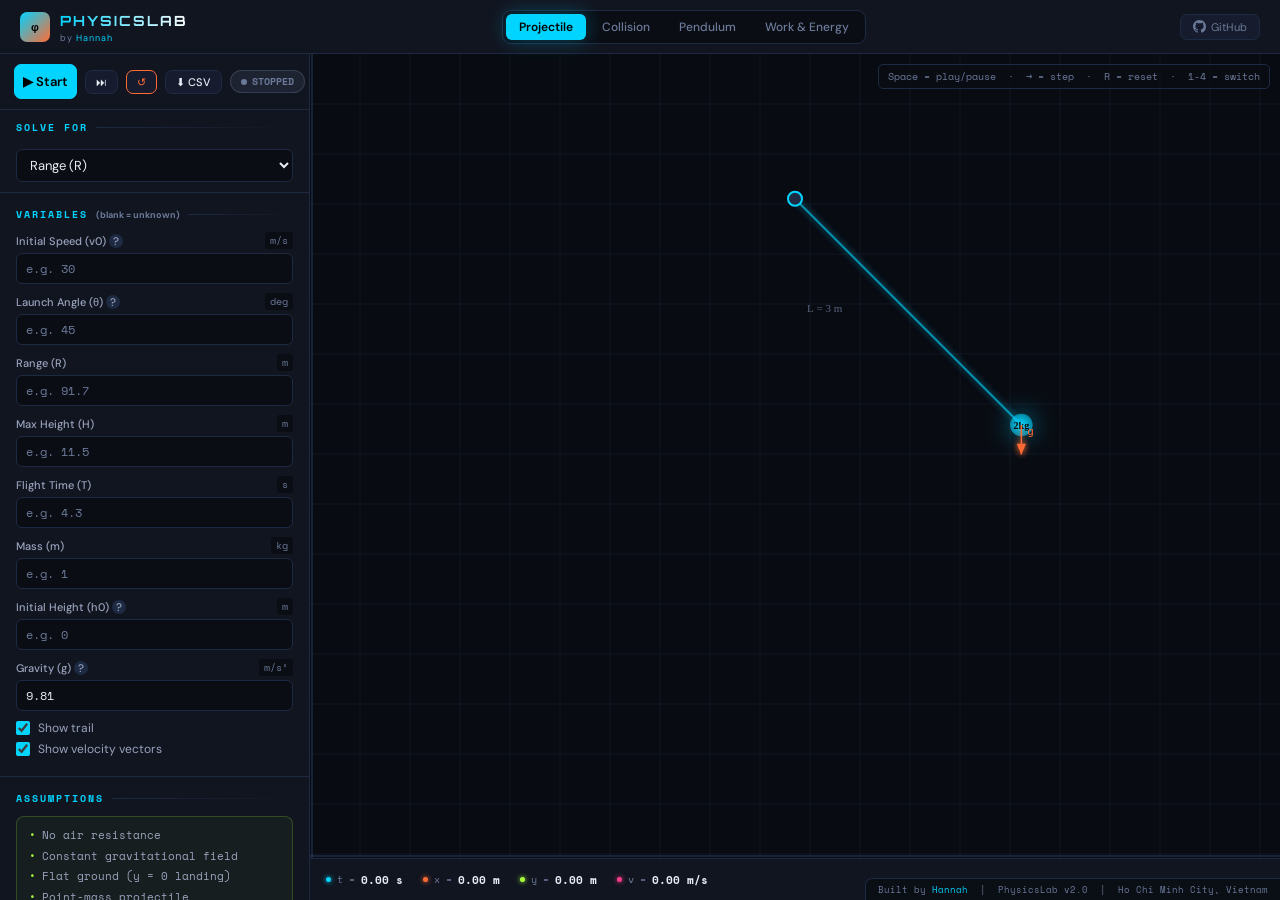
==== commit 1a90b3a1: "Add files via upload" ====
--- a/index.html
+++ b/index.html
@@ -4,595 +4,124 @@
 <meta charset="UTF-8">
 <meta name="viewport" content="width=device-width, initial-scale=1.0">
 <title>PhysicsLab by Hannah — Interactive Mechanics Simulator</title>
-<link href="https://fonts.googleapis.com/css2?family=Space+Mono:ital,wght@0,400;0,700;1,400&family=DM+Sans:wght@300;400;500;600&family=Orbitron:wght@400;700;900&display=swap" rel="stylesheet">
-<style>
-  :root {
-    --bg: #0a0d14;
-    --surface: #111520;
-    --surface2: #161c2d;
-    --border: #1e2a42;
-    --accent: #00d4ff;
-    --accent2: #ff6b35;
-    --accent3: #a8ff3e;
-    --accent4: #ff3e8a;
-    --text: #e8edf5;
-    --text-dim: #6b7a99;
-    --text-mid: #9aa3bc;
-    --glow: 0 0 20px rgba(0,212,255,0.3);
-    --glow2: 0 0 20px rgba(255,107,53,0.3);
-  }
-
-  * { margin: 0; padding: 0; box-sizing: border-box; }
-
-  body {
-    background: var(--bg);
-    color: var(--text);
-    font-family: 'DM Sans', sans-serif;
-    height: 100vh;
-    overflow: hidden;
-    display: flex;
-    flex-direction: column;
-  }
-
-  /* Header */
-  header {
-    display: flex;
-    align-items: center;
-    justify-content: space-between;
-    padding: 0 24px;
-    height: 56px;
-    background: var(--surface);
-    border-bottom: 1px solid var(--border);
-    flex-shrink: 0;
-    z-index: 10;
-  }
-
-  .logo {
-    display: flex;
-    align-items: center;
-    gap: 10px;
-  }
-
-  .logo-icon {
-    width: 32px;
-    height: 32px;
-    background: linear-gradient(135deg, var(--accent), var(--accent2));
-    border-radius: 8px;
-    display: flex;
-    align-items: center;
-    justify-content: center;
-    font-family: 'Orbitron', sans-serif;
-    font-size: 12px;
-    font-weight: 700;
-    color: #000;
-  }
-
-  .logo-text {
-    font-family: 'Orbitron', sans-serif;
-    font-size: 16px;
-    font-weight: 700;
-    letter-spacing: 2px;
-    background: linear-gradient(90deg, var(--accent), #fff);
-    -webkit-background-clip: text;
-    -webkit-text-fill-color: transparent;
-  }
-
-  .sim-tabs {
-    display: flex;
-    gap: 4px;
-    background: var(--bg);
-    padding: 4px;
-    border-radius: 10px;
-    border: 1px solid var(--border);
-  }
-
-  .sim-tab {
-    padding: 6px 16px;
-    border-radius: 7px;
-    border: none;
-    background: transparent;
-    color: var(--text-dim);
-    font-family: 'DM Sans', sans-serif;
-    font-size: 13px;
-    font-weight: 500;
-    cursor: pointer;
-    transition: all 0.2s;
-    white-space: nowrap;
-  }
-
-  .sim-tab:hover { color: var(--text); background: var(--surface2); }
-
-  .sim-tab.active {
-    background: var(--accent);
-    color: #000;
-    font-weight: 600;
-    box-shadow: var(--glow);
-  }
-
-  .header-controls {
-    display: flex;
-    gap: 8px;
-  }
-
-  .btn {
-    padding: 7px 18px;
-    border-radius: 7px;
-    border: 1px solid var(--border);
-    background: var(--surface2);
-    color: var(--text);
-    font-family: 'DM Sans', sans-serif;
-    font-size: 13px;
-    font-weight: 500;
-    cursor: pointer;
-    transition: all 0.2s;
-    display: flex;
-    align-items: center;
-    gap: 6px;
-  }
-
-  .btn:hover { border-color: var(--accent); color: var(--accent); }
-
-  .btn.primary {
-    background: var(--accent);
-    color: #000;
-    border-color: var(--accent);
-    font-weight: 600;
-  }
-
-  .btn.primary:hover { background: #00b8d9; box-shadow: var(--glow); }
-
-  .btn.danger { border-color: var(--accent2); color: var(--accent2); }
-  .btn.danger:hover { background: var(--accent2); color: #000; box-shadow: var(--glow2); }
-
-  /* Main layout */
-  .main {
-    display: flex;
-    flex: 1;
-    overflow: hidden;
-  }
-
-  /* Sidebar */
-  .sidebar {
-    width: 300px;
-    background: var(--surface);
-    border-right: 1px solid var(--border);
-    display: flex;
-    flex-direction: column;
-    overflow-y: auto;
-    flex-shrink: 0;
-  }
-
-  .sidebar::-webkit-scrollbar { width: 4px; }
-  .sidebar::-webkit-scrollbar-track { background: transparent; }
-  .sidebar::-webkit-scrollbar-thumb { background: var(--border); border-radius: 2px; }
-
-  .sidebar-section {
-    padding: 16px;
-    border-bottom: 1px solid var(--border);
-  }
-
-  .sidebar-section-title {
-    font-family: 'Space Mono', monospace;
-    font-size: 10px;
-    font-weight: 700;
-    letter-spacing: 2px;
-    color: var(--accent);
-    text-transform: uppercase;
-    margin-bottom: 12px;
-    display: flex;
-    align-items: center;
-    gap: 8px;
-  }
-
-  .sidebar-section-title::after {
-    content: '';
-    flex: 1;
-    height: 1px;
-    background: linear-gradient(90deg, var(--border), transparent);
-  }
-
-  .input-group {
-    margin-bottom: 10px;
-  }
-
-  .input-label {
-    display: flex;
-    justify-content: space-between;
-    align-items: center;
-    margin-bottom: 4px;
-  }
-
-  .input-label span {
-    font-size: 12px;
-    color: var(--text-mid);
-    font-weight: 500;
-  }
-
-  .input-label .unit {
-    font-family: 'Space Mono', monospace;
-    font-size: 10px;
-    color: var(--text-dim);
-    background: var(--bg);
-    padding: 2px 6px;
-    border-radius: 4px;
-  }
-
-  .input-row {
-    display: flex;
-    gap: 6px;
-    align-items: center;
-  }
-
-  input[type="range"] {
-    flex: 1;
-    height: 4px;
-    -webkit-appearance: none;
-    background: var(--border);
-    border-radius: 2px;
-    outline: none;
-  }
-
-  input[type="range"]::-webkit-slider-thumb {
-    -webkit-appearance: none;
-    width: 14px;
-    height: 14px;
-    border-radius: 50%;
-    background: var(--accent);
-    cursor: pointer;
-    box-shadow: 0 0 8px rgba(0,212,255,0.5);
-  }
-
-  input[type="number"], input[type="text"], select {
-    background: var(--bg);
-    border: 1px solid var(--border);
-    color: var(--text);
-    padding: 6px 10px;
-    border-radius: 6px;
-    font-family: 'Space Mono', monospace;
-    font-size: 12px;
-    width: 70px;
-    outline: none;
-    transition: border-color 0.2s;
-  }
-
-  input[type="number"]:focus, select:focus { border-color: var(--accent); }
-
-  select { width: 100%; font-family: 'DM Sans', sans-serif; font-size: 13px; cursor: pointer; }
-
-  .calc-value {
-    background: rgba(0,212,255,0.1);
-    border: 1px solid rgba(0,212,255,0.3);
-    color: var(--accent);
-    font-family: 'Space Mono', monospace;
-    font-size: 12px;
-    padding: 6px 10px;
-    border-radius: 6px;
-    width: 70px;
-    text-align: right;
-  }
-
-  /* Results panel */
-  .results-grid {
-    display: grid;
-    grid-template-columns: 1fr 1fr;
-    gap: 6px;
-  }
-
-  .result-card {
-    background: var(--bg);
-    border: 1px solid var(--border);
-    border-radius: 8px;
-    padding: 8px 10px;
-    transition: border-color 0.3s;
-  }
-
-  .result-card.highlight {
-    border-color: var(--accent);
-    background: rgba(0,212,255,0.05);
-  }
-
-  .result-card .r-label {
-    font-size: 10px;
-    color: var(--text-dim);
-    text-transform: uppercase;
-    letter-spacing: 1px;
-    font-family: 'Space Mono', monospace;
-    margin-bottom: 2px;
-  }
-
-  .result-card .r-value {
-    font-family: 'Space Mono', monospace;
-    font-size: 14px;
-    font-weight: 700;
-    color: var(--text);
-  }
-
-  .result-card.highlight .r-value { color: var(--accent); }
-
-  /* Equation display */
-  .equation-box {
-    background: var(--bg);
-    border: 1px solid var(--border);
-    border-radius: 8px;
-    padding: 10px;
-    margin-bottom: 8px;
-  }
-
-  .equation-box .eq-title {
-    font-size: 10px;
-    color: var(--text-dim);
-    text-transform: uppercase;
-    letter-spacing: 1px;
-    font-family: 'Space Mono', monospace;
-    margin-bottom: 6px;
-  }
-
-  .equation-box .eq-formula {
-    font-family: 'Space Mono', monospace;
-    font-size: 12px;
-    color: var(--accent3);
-    line-height: 1.6;
-  }
-
-  /* Canvas area */
-  .canvas-area {
-    flex: 1;
-    display: flex;
-    flex-direction: column;
-    overflow: hidden;
-  }
-
-  .canvas-container {
-    flex: 1;
-    position: relative;
-    background: var(--bg);
-    overflow: hidden;
-  }
-
-  canvas#simCanvas {
-    display: block;
-    width: 100%;
-    height: 100%;
-  }
-
-  /* Bottom info bar */
-  .info-bar {
-    height: 48px;
-    background: var(--surface);
-    border-top: 1px solid var(--border);
-    display: flex;
-    align-items: center;
-    padding: 0 20px;
-    gap: 24px;
-    flex-shrink: 0;
-  }
-
-  .info-item {
-    display: flex;
-    align-items: center;
-    gap: 8px;
-  }
-
-  .info-dot {
-    width: 6px;
-    height: 6px;
-    border-radius: 50%;
-    background: var(--accent);
-    box-shadow: 0 0 6px var(--accent);
-  }
-
-  .info-item span {
-    font-family: 'Space Mono', monospace;
-    font-size: 11px;
-    color: var(--text-dim);
-  }
-
-  .info-item strong {
-    font-family: 'Space Mono', monospace;
-    font-size: 12px;
-    color: var(--text);
-  }
-
-  /* Energy bars */
-  .energy-bars {
-    padding: 12px 16px;
-    border-bottom: 1px solid var(--border);
-  }
-
-  .energy-bar-row {
-    display: flex;
-    align-items: center;
-    gap: 8px;
-    margin-bottom: 6px;
-  }
-
-  .energy-bar-label {
-    font-size: 11px;
-    color: var(--text-dim);
-    width: 28px;
-    font-family: 'Space Mono', monospace;
-  }
-
-  .energy-bar-track {
-    flex: 1;
-    height: 8px;
-    background: var(--border);
-    border-radius: 4px;
-    overflow: hidden;
-  }
-
-  .energy-bar-fill {
-    height: 100%;
-    border-radius: 4px;
-    transition: width 0.1s ease;
-  }
-
-  .energy-bar-val {
-    font-family: 'Space Mono', monospace;
-    font-size: 10px;
-    color: var(--text-dim);
-    width: 52px;
-    text-align: right;
-  }
-
-  /* Solve for selector */
-  .solve-for-area {
-    padding: 12px 16px;
-    border-bottom: 1px solid var(--border);
-  }
-
-  .solve-select {
-    width: 100%;
-  }
-
-  /* Status indicator */
-  .status-badge {
-    display: inline-flex;
-    align-items: center;
-    gap: 5px;
-    padding: 3px 10px;
-    border-radius: 20px;
-    font-size: 11px;
-    font-family: 'Space Mono', monospace;
-    font-weight: 700;
-  }
-
-  .status-badge.running {
-    background: rgba(168,255,62,0.15);
-    color: var(--accent3);
-    border: 1px solid rgba(168,255,62,0.3);
-  }
-
-  .status-badge.paused {
-    background: rgba(255,107,53,0.15);
-    color: var(--accent2);
-    border: 1px solid rgba(255,107,53,0.3);
-  }
-
-  .status-badge.stopped {
-    background: rgba(107,122,153,0.15);
-    color: var(--text-dim);
-    border: 1px solid rgba(107,122,153,0.3);
-  }
-
-  .status-dot {
-    width: 6px;
-    height: 6px;
-    border-radius: 50%;
-    background: currentColor;
-    animation: pulse 1s infinite;
-  }
-
-  @keyframes pulse {
-    0%, 100% { opacity: 1; }
-    50% { opacity: 0.3; }
-  }
-
-  .status-badge.paused .status-dot,
-  .status-badge.stopped .status-dot { animation: none; }
-
-  /* Graph canvas */
-  canvas#graphCanvas {
-    display: block;
-    width: 100%;
-    border-top: 1px solid var(--border);
-  }
-
-  .checkbox-row {
-    display: flex;
-    align-items: center;
-    gap: 8px;
-    margin-bottom: 6px;
-  }
-
-  .checkbox-row input[type="checkbox"] {
-    width: 14px;
-    height: 14px;
-    accent-color: var(--accent);
-    cursor: pointer;
-  }
-
-  .checkbox-row label {
-    font-size: 12px;
-    color: var(--text-mid);
-    cursor: pointer;
-  }
-
-  .hidden { display: none; }
-
-  /* Tooltip */
-  .tooltip-overlay {
-    position: absolute;
-    background: var(--surface);
-    border: 1px solid var(--border);
-    border-radius: 8px;
-    padding: 8px 12px;
-    font-family: 'Space Mono', monospace;
-    font-size: 11px;
-    color: var(--text);
-    pointer-events: none;
-    z-index: 100;
-    white-space: nowrap;
-    box-shadow: 0 4px 20px rgba(0,0,0,0.5);
-  }
-</style>
+<link rel="preconnect" href="https://fonts.googleapis.com">
+<link href="https://fonts.googleapis.com/css2?family=Space+Mono:wght@400;700&family=DM+Sans:wght@300;400;500;600&family=Orbitron:wght@400;700;900&display=swap" rel="stylesheet">
+<link rel="stylesheet" href="style.css">
 </head>
 <body>
 
+<!-- ============================================================
+     GLOBAL TOOLTIP (populated by initTooltips in utils.js)
+     ============================================================ -->
+<div id="globalTooltip" class="tooltip"></div>
+
+<!-- ============================================================
+     HEADER
+     ============================================================ -->
 <header>
   <div class="logo">
     <div class="logo-icon">φ</div>
     <div>
       <span class="logo-text">PHYSICSLAB</span>
-      <div style="font-size:10px;color:var(--text-dim);font-family:'DM Sans',sans-serif;
-           letter-spacing:1px;margin-top:1px;">by <span style="color:var(--accent)">Hannah</span></div>
+      <div class="logo-sub">by <span style="color:var(--accent)">Hannah</span></div>
     </div>
   </div>
 
+  <!-- Simulation tabs -->
   <div class="sim-tabs">
-    <button class="sim-tab active" onclick="switchSim('projectile')">Projectile</button>
-    <button class="sim-tab" onclick="switchSim('collision')">Collision</button>
-    <button class="sim-tab" onclick="switchSim('pendulum')">Pendulum</button>
-    <button class="sim-tab" onclick="switchSim('work')">Work & Energy</button>
+    <button class="sim-tab active" onclick="switchSim('projectile')"
+            data-tip="Projectile motion with symbolic solver" data-tip-title="Projectile">
+      Projectile
+    </button>
+    <button class="sim-tab" onclick="switchSim('collision')"
+            data-tip="Elastic and inelastic 1D collisions" data-tip-title="Collision">
+      Collision
+    </button>
+    <button class="sim-tab" onclick="switchSim('pendulum')"
+            data-tip="Simple pendulum with RK4 integration" data-tip-title="Pendulum">
+      Pendulum
+    </button>
+    <button class="sim-tab" onclick="switchSim('work')"
+            data-tip="Work, energy and power with 13-equation solver" data-tip-title="Work & Energy">
+      Work &amp; Energy
+    </button>
   </div>
 
-  <a href="https://github.com/phanminhhanh7-tech/physicslab" target="_blank"
-     style="display:flex;align-items:center;gap:6px;padding:6px 14px;
-            border:1px solid var(--border);border-radius:7px;background:var(--surface2);
-            color:var(--text-dim);font-size:12px;font-family:'DM Sans',sans-serif;
-            text-decoration:none;transition:all 0.2s;"
-     onmouseover="this.style.color='var(--text)';this.style.borderColor='var(--accent)'"
-     onmouseout="this.style.color='var(--text-dim)';this.style.borderColor='var(--border)'">
-    <svg width="14" height="14" viewBox="0 0 24 24" fill="currentColor">
-      <path d="M12 0C5.37 0 0 5.37 0 12c0 5.31 3.435 9.795 8.205 11.385.6.105.825-.255.825-.57 0-.285-.015-1.23-.015-2.235-3.015.555-3.795-.735-4.035-1.41-.135-.345-.72-1.41-1.23-1.695-.42-.225-1.02-.78-.015-.795.945-.015 1.62.87 1.845 1.23 1.08 1.815 2.805 1.305 3.495.99.105-.78.42-1.305.765-1.605-2.67-.3-5.46-1.335-5.46-5.925 0-1.305.465-2.385 1.23-3.225-.12-.3-.54-1.53.12-3.18 0 0 1.005-.315 3.3 1.23.96-.27 1.98-.405 3-.405s2.04.135 3 .405c2.295-1.56 3.3-1.23 3.3-1.23.66 1.65.24 2.88.12 3.18.765.84 1.23 1.905 1.23 3.225 0 4.605-2.805 5.625-5.475 5.925.435.375.81 1.095.81 2.22 0 1.605-.015 2.895-.015 3.3 0 .315.225.69.825.57A12.02 12.02 0 0 0 24 12c0-6.63-5.37-12-12-12z"/>
-    </svg>
-    View on GitHub
-  </a>
-
+  <div class="header-actions">
+    <!-- Mobile sidebar toggle -->
+    <button class="mobile-menu-btn" onclick="openMobileSidebar()" title="Open controls">☰</button>
+
+    <a class="gh-link" href="https://github.com/phanminhhanh7-tech/physicslab" target="_blank">
+      <svg width="13" height="13" viewBox="0 0 24 24" fill="currentColor">
+        <path d="M12 0C5.37 0 0 5.37 0 12c0 5.31 3.435 9.795 8.205 11.385.6.105.825-.255.825-.57
+          0-.285-.015-1.23-.015-2.235-3.015.555-3.795-.735-4.035-1.41-.135-.345-.72-1.41-1.23-1.695
+          -.42-.225-1.02-.78-.015-.795.945-.015 1.62.87 1.845 1.23 1.08 1.815 2.805 1.305 3.495.99
+          .105-.78.42-1.305.765-1.605-2.67-.3-5.46-1.335-5.46-5.925 0-1.305.465-2.385 1.23-3.225
+          -.12-.3-.54-1.53.12-3.18 0 0 1.005-.315 3.3 1.23.96-.27 1.98-.405 3-.405s2.04.135 3 .405
+          c2.295-1.56 3.3-1.23 3.3-1.23.66 1.65.24 2.88.12 3.18.765.84 1.23 1.905 1.23 3.225
+          0 4.605-2.805 5.625-5.475 5.925.435.375.81 1.095.81 2.22 0 1.605-.015 2.895-.015 3.3
+          0 .315.225.69.825.57A12.02 12.02 0 0 0 24 12c0-6.63-5.37-12-12-12z"/>
+      </svg>
+      GitHub
+    </a>
+  </div>
 </header>
 
+<!-- ============================================================
+     MAIN LAYOUT
+     ============================================================ -->
 <div class="main">
-  <!-- SIDEBAR -->
+
+  <!-- Mobile overlay: close sidebar by tapping outside -->
+  <div id="sidebarOverlay" class="sidebar-overlay" onclick="closeMobileSidebar()"></div>
+
+  <!-- ====================================================
+       SIDEBAR
+       ==================================================== -->
   <div class="sidebar" id="sidebar">
 
-    <!-- PROJECTILE CONTROLS -->
     <!-- PLAYBACK CONTROLS -->
-    <div style="padding:12px 16px;border-bottom:1px solid var(--border);display:flex;align-items:center;gap:10px;">
-      <button id="mainBtn" class="btn primary" style="flex:1;justify-content:center;font-size:14px;padding:10px;" onclick="handleMainBtn()">&#9654; Start</button>
-      <button class="btn danger" style="padding:10px 14px;" onclick="resetSim()" title="Reset">&#8635;</button>
-      <div id="statusBadge" class="status-badge stopped"><span class="status-dot"></span> STOPPED</div>
+    <div class="playback-bar">
+      <button id="mainBtn" class="btn primary" style="flex:1;font-size:13px;padding:8px"
+              onclick="handleMainBtn()"
+              data-tip="Space to play/pause" data-tip-title="Play / Pause">
+        ▶ Start
+      </button>
+      <!-- Step one frame forward (new feature) -->
+      <button class="btn sm" onclick="stepFrame()" title="Step one frame (→ key)"
+              data-tip="Advance one frame at a time. Pause first or it pauses automatically."
+              data-tip-title="Step Frame">
+        ⏭
+      </button>
+      <!-- Reset inputs + state -->
+      <button class="btn danger sm" onclick="resetSim()" title="Reset (R key)"
+              data-tip="Reset simulation and clear computed state" data-tip-title="Reset">
+        ↺
+      </button>
+      <!-- Export CSV (new feature) -->
+      <button class="btn sm" onclick="exportCurrentCSV()" title="Export CSV"
+              data-tip="Download simulation data as .csv file" data-tip-title="Export CSV">
+        ⬇ CSV
+      </button>
+      <div id="statusBadge" class="status-badge stopped">
+        <span class="status-dot"></span> STOPPED
+      </div>
     </div>
 
+    <!-- ==================================================
+         PROJECTILE MOTION CONTROLS
+         ================================================== -->
     <div id="ctrl-projectile">
 
+      <!-- Solve For -->
       <div class="solve-for-area">
         <div class="sidebar-section-title">Solve For</div>
         <select class="solve-select" id="proj-solveFor" onchange="updateProjectile()">
           <option value="R">Range (R)</option>
           <option value="H">Max Height (H)</option>
-          <option value="T">Time of Flight (T)</option>
-          <option value="theta">Launch Angle (theta)</option>
-          <option value="v0">Initial Velocity (v0)</option>
+          <option value="T">Flight Time (T)</option>
+          <option value="theta">Launch Angle (θ)</option>
+          <option value="v0">Initial Speed (v0)</option>
           <option value="vx">Horiz Velocity (vx)</option>
           <option value="vy">Vert Velocity (vy)</option>
           <option value="KE">Kinetic Energy (KE)</option>
@@ -603,96 +132,134 @@
         </select>
       </div>
 
-      <div class="sidebar-section">
-        <div class="sidebar-section-title">Variables <span style="font-size:9px;color:var(--text-dim);font-family:DM Sans;text-transform:none;letter-spacing:0">(leave blank = unknown)</span></div>
-
-        <div class="input-group">
-          <div class="input-label"><span>Initial Velocity (v0)</span><span class="unit">m/s</span></div>
-          <div class="input-row">
-            <input type="number" id="proj-v0" placeholder="e.g. 30" step="any" oninput="updateProjectile()" style="width:100%">
-          </div>
-        </div>
-        <div class="input-group">
-          <div class="input-label"><span>Launch Angle (theta)</span><span class="unit">deg</span></div>
-          <div class="input-row">
-            <input type="number" id="proj-angle" placeholder="e.g. 45" step="any" oninput="updateProjectile()" style="width:100%">
-          </div>
-        </div>
+      <!-- Variables -->
+      <div class="sidebar-section">
+        <div class="sidebar-section-title">
+          Variables
+          <span style="font-size:9px;color:var(--text-dim);font-family:'DM Sans';text-transform:none;letter-spacing:0">
+            (blank = unknown)
+          </span>
+        </div>
+
+        <div class="input-group">
+          <div class="input-label">
+            <span>
+              Initial Speed (v0)
+              <span class="tip-icon" data-tip="Launch speed. Combined with angle to give vx and vy." data-tip-title="v0">?</span>
+            </span>
+            <span class="unit">m/s</span>
+          </div>
+          <input type="number" id="proj-v0" placeholder="e.g. 30" step="any" oninput="updateProjectile()">
+        </div>
+
+        <div class="input-group">
+          <div class="input-label">
+            <span>
+              Launch Angle (θ)
+              <span class="tip-icon" data-tip="Angle above horizontal. 45° gives maximum range on flat ground." data-tip-title="θ">?</span>
+            </span>
+            <span class="unit">deg</span>
+          </div>
+          <input type="number" id="proj-angle" placeholder="e.g. 45" step="any" oninput="updateProjectile()">
+        </div>
+
         <div class="input-group">
           <div class="input-label"><span>Range (R)</span><span class="unit">m</span></div>
-          <div class="input-row">
-            <input type="number" id="proj-R" placeholder="e.g. 91.7" step="any" oninput="updateProjectile()" style="width:100%">
-          </div>
-        </div>
+          <input type="number" id="proj-R" placeholder="e.g. 91.7" step="any" oninput="updateProjectile()">
+        </div>
+
         <div class="input-group">
           <div class="input-label"><span>Max Height (H)</span><span class="unit">m</span></div>
-          <div class="input-row">
-            <input type="number" id="proj-H" placeholder="e.g. 11.5" step="any" oninput="updateProjectile()" style="width:100%">
-          </div>
-        </div>
+          <input type="number" id="proj-H" placeholder="e.g. 11.5" step="any" oninput="updateProjectile()">
+        </div>
+
         <div class="input-group">
           <div class="input-label"><span>Flight Time (T)</span><span class="unit">s</span></div>
-          <div class="input-row">
-            <input type="number" id="proj-T" placeholder="e.g. 4.3" step="any" oninput="updateProjectile()" style="width:100%">
-          </div>
-        </div>
+          <input type="number" id="proj-T" placeholder="e.g. 4.3" step="any" oninput="updateProjectile()">
+        </div>
+
         <div class="input-group">
           <div class="input-label"><span>Mass (m)</span><span class="unit">kg</span></div>
-          <div class="input-row">
-            <input type="number" id="proj-m" placeholder="e.g. 1" step="any" oninput="updateProjectile()" style="width:100%">
-          </div>
-        </div>
-        <div class="input-group">
-          <div class="input-label"><span>Initial Height (h0)</span><span class="unit">m</span></div>
-          <div class="input-row">
-            <input type="number" id="proj-h0" placeholder="e.g. 0" step="any" oninput="updateProjectile()" style="width:100%">
-          </div>
-        </div>
-        <div class="input-group">
-          <div class="input-label"><span>Gravity (g)</span><span class="unit">m/s²</span></div>
-          <div class="input-row">
-            <input type="number" id="proj-g" value="9.81" step="any" oninput="updateProjectile()" style="width:100%">
-          </div>
+          <input type="number" id="proj-m" placeholder="e.g. 1" step="any" oninput="updateProjectile()">
+        </div>
+
+        <div class="input-group">
+          <div class="input-label">
+            <span>
+              Initial Height (h0)
+              <span class="tip-icon" data-tip="Launch height above ground. 0 = launched from ground." data-tip-title="h0">?</span>
+            </span>
+            <span class="unit">m</span>
+          </div>
+          <input type="number" id="proj-h0" placeholder="e.g. 0" step="any" oninput="updateProjectile()">
+        </div>
+
+        <div class="input-group">
+          <div class="input-label">
+            <span>
+              Gravity (g)
+              <span class="tip-icon" data-tip="Gravitational acceleration. Earth ≈ 9.81, Moon ≈ 1.62, Mars ≈ 3.72." data-tip-title="g">?</span>
+            </span>
+            <span class="unit">m/s²</span>
+          </div>
+          <input type="number" id="proj-g" value="9.81" step="any" oninput="updateProjectile()">
         </div>
 
         <div class="checkbox-row">
-          <input type="checkbox" id="proj-trail" checked>
+          <input type="checkbox" id="proj-trail" checked onchange="updateProjectile()">
           <label for="proj-trail">Show trail</label>
         </div>
         <div class="checkbox-row">
-          <input type="checkbox" id="proj-vectors" checked>
+          <input type="checkbox" id="proj-vectors" checked onchange="updateProjectile()">
           <label for="proj-vectors">Show velocity vectors</label>
         </div>
       </div>
 
+      <!-- Physics Assumptions -->
+      <div class="sidebar-section">
+        <div class="sidebar-section-title">Assumptions</div>
+        <div class="assumptions-panel">
+          <div class="assumption-item">No air resistance</div>
+          <div class="assumption-item">Constant gravitational field</div>
+          <div class="assumption-item">Flat ground (y = 0 landing)</div>
+          <div class="assumption-item">Point-mass projectile</div>
+          <div class="assumption-item">No spin or Magnus effect</div>
+        </div>
+      </div>
+
+      <!-- Solver Steps -->
       <div class="sidebar-section">
         <div class="sidebar-section-title">Solver Steps</div>
-        <div id="proj-solver-steps" style="font-family:Space Mono,monospace;font-size:11px;line-height:1.8;color:var(--text-mid);">
-          Fill in variables above to solve.
-        </div>
-      </div>
-
+        <div id="proj-solver-steps" class="solver-steps-panel">
+          <div class="step-empty-msg">Fill in variables above — solver chains equations automatically.</div>
+        </div>
+      </div>
+
+      <!-- Results -->
       <div class="sidebar-section">
         <div class="sidebar-section-title">Results</div>
         <div class="results-grid">
-          <div class="result-card" id="prc-R"><div class="r-label">Range (R)</div><div class="r-value" id="proj-r-R">--</div></div>
-          <div class="result-card" id="prc-H"><div class="r-label">Max Height (H)</div><div class="r-value" id="proj-r-H">--</div></div>
-          <div class="result-card" id="prc-T"><div class="r-label">Flight Time (T)</div><div class="r-value" id="proj-r-T">--</div></div>
-          <div class="result-card" id="prc-v0"><div class="r-label">v0</div><div class="r-value" id="proj-r-v0">--</div></div>
-          <div class="result-card" id="prc-vx"><div class="r-label">vx</div><div class="r-value" id="proj-r-vx">--</div></div>
-          <div class="result-card" id="prc-vy"><div class="r-label">vy (initial)</div><div class="r-value" id="proj-r-vy">--</div></div>
-          <div class="result-card" id="prc-KE"><div class="r-label">KE</div><div class="r-value" id="proj-r-KE">--</div></div>
-          <div class="result-card" id="prc-PE"><div class="r-label">PE</div><div class="r-value" id="proj-r-PE">--</div></div>
-          <div class="result-card" id="prc-E"><div class="r-label">Total E</div><div class="r-value" id="proj-r-E">--</div></div>
-          <div class="result-card" id="prc-theta"><div class="r-label">Angle</div><div class="r-value" id="proj-r-theta">--</div></div>
-          <div class="result-card" id="prc-v"><div class="r-label">Curr Speed</div><div class="r-value" id="proj-r-v">--</div></div>
-          <div class="result-card" id="prc-xy"><div class="r-label">Curr x,y</div><div class="r-value" id="proj-r-xy">--</div></div>
-        </div>
-      </div>
-
-    </div>
-
-    <!-- COLLISION CONTROLS -->
+          <div class="result-card" id="prc-R">   <div class="r-label">Range (R)</div>      <div class="r-value" id="proj-r-R">--</div></div>
+          <div class="result-card" id="prc-H">   <div class="r-label">Max Height (H)</div> <div class="r-value" id="proj-r-H">--</div></div>
+          <div class="result-card" id="prc-T">   <div class="r-label">Flight Time</div>    <div class="r-value" id="proj-r-T">--</div></div>
+          <div class="result-card" id="prc-v0">  <div class="r-label">v0</div>             <div class="r-value" id="proj-r-v0">--</div></div>
+          <div class="result-card" id="prc-vx">  <div class="r-label">vx</div>             <div class="r-value" id="proj-r-vx">--</div></div>
+          <div class="result-card" id="prc-vy">  <div class="r-label">vy (initial)</div>  <div class="r-value" id="proj-r-vy">--</div></div>
+          <div class="result-card" id="prc-KE">  <div class="r-label">KE</div>             <div class="r-value" id="proj-r-KE">--</div></div>
+          <div class="result-card" id="prc-PE">  <div class="r-label">PE</div>             <div class="r-value" id="proj-r-PE">--</div></div>
+          <div class="result-card" id="prc-E">   <div class="r-label">Total E</div>        <div class="r-value" id="proj-r-E">--</div></div>
+          <div class="result-card" id="prc-theta"><div class="r-label">Angle (θ)</div>    <div class="r-value" id="proj-r-theta">--</div></div>
+          <div class="result-card" id="prc-g">   <div class="r-label">Gravity (g)</div>   <div class="r-value" id="proj-r-g">--</div></div>
+          <div class="result-card" id="prc-v">   <div class="r-label">Curr Speed</div>    <div class="r-value" id="proj-r-v">--</div></div>
+          <div class="result-card" id="prc-xy">  <div class="r-label">Curr x, y</div>     <div class="r-value" id="proj-r-xy">--</div></div>
+        </div>
+      </div>
+
+    </div><!-- /ctrl-projectile -->
+
+    <!-- ==================================================
+         COLLISION CONTROLS
+         ================================================== -->
     <div id="ctrl-collision" class="hidden">
 
       <div class="solve-for-area">
@@ -702,8 +269,8 @@
           <option value="v2a">v2 after collision</option>
           <option value="m1">Mass 1 (m1)</option>
           <option value="m2">Mass 2 (m2)</option>
-          <option value="v1">Velocity 1 before (v1)</option>
-          <option value="v2">Velocity 2 before (v2)</option>
+          <option value="v1">Velocity 1 before</option>
+          <option value="v2">Velocity 2 before</option>
           <option value="KEb">KE before</option>
           <option value="KEa">KE after</option>
           <option value="KElost">KE lost</option>
@@ -712,70 +279,109 @@
       </div>
 
       <div class="sidebar-section">
-        <div class="sidebar-section-title">Variables <span style="font-size:9px;color:var(--text-dim);font-family:DM Sans;text-transform:none;letter-spacing:0">(leave blank = unknown)</span></div>
-
-        <div style="font-size:10px;color:var(--accent3);font-family:Space Mono;letter-spacing:1px;margin-bottom:8px;text-transform:uppercase">Object 1</div>
-        <div class="input-group">
-          <div class="input-label"><span>Mass (m1)</span><span class="unit">kg</span></div>
-          <div class="input-row">
-            <input type="number" id="col-m1" placeholder="e.g. 5" step="any" oninput="updateCollision()" style="width:100%">
-          </div>
-        </div>
-        <div class="input-group">
-          <div class="input-label"><span>Velocity before (v1)</span><span class="unit">m/s</span></div>
-          <div class="input-row">
-            <input type="number" id="col-v1" placeholder="e.g. 8" step="any" oninput="updateCollision()" style="width:100%">
-          </div>
-        </div>
-
-        <div style="font-size:10px;color:var(--accent2);font-family:Space Mono;letter-spacing:1px;margin:10px 0 8px;text-transform:uppercase">Object 2</div>
+        <div class="sidebar-section-title">
+          Variables
+          <span style="font-size:9px;color:var(--text-dim);font-family:'DM Sans';text-transform:none;letter-spacing:0">
+            (blank = unknown)
+          </span>
+        </div>
+
+        <div style="font-size:10px;color:var(--accent3);font-family:'Space Mono';letter-spacing:1px;margin-bottom:8px;text-transform:uppercase">Object 1 (cyan)</div>
+
+        <div class="input-group">
+          <div class="input-label">
+            <span>
+              Mass (m1)
+              <span class="tip-icon" data-tip="Mass of object 1 in kilograms. Must be positive." data-tip-title="m1">?</span>
+            </span>
+            <span class="unit">kg</span>
+          </div>
+          <input type="number" id="col-m1" placeholder="e.g. 5" step="any" oninput="updateCollision()">
+        </div>
+
+        <div class="input-group">
+          <div class="input-label">
+            <span>
+              Velocity before (v1)
+              <span class="tip-icon" data-tip="Positive = rightward. Negative = leftward." data-tip-title="v1">?</span>
+            </span>
+            <span class="unit">m/s</span>
+          </div>
+          <input type="number" id="col-v1" placeholder="e.g. 8" step="any" oninput="updateCollision()">
+        </div>
+
+        <div style="font-size:10px;color:var(--accent2);font-family:'Space Mono';letter-spacing:1px;margin:10px 0 8px;text-transform:uppercase">Object 2 (orange)</div>
+
         <div class="input-group">
           <div class="input-label"><span>Mass (m2)</span><span class="unit">kg</span></div>
-          <div class="input-row">
-            <input type="number" id="col-m2" placeholder="e.g. 3" step="any" oninput="updateCollision()" style="width:100%">
-          </div>
-        </div>
-        <div class="input-group">
-          <div class="input-label"><span>Velocity before (v2)</span><span class="unit">m/s</span></div>
-          <div class="input-row">
-            <input type="number" id="col-v2" placeholder="e.g. -3" step="any" oninput="updateCollision()" style="width:100%">
-          </div>
-        </div>
-
-        <div style="margin-top:10px">
-          <div class="sidebar-section-title">Collision Type</div>
-          <select id="col-type" onchange="updateCollision()" style="width:100%;margin-top:4px">
-            <option value="elastic">Elastic</option>
+          <input type="number" id="col-m2" placeholder="e.g. 3" step="any" oninput="updateCollision()">
+        </div>
+
+        <div class="input-group">
+          <div class="input-label">
+            <span>
+              Velocity before (v2)
+              <span class="tip-icon" data-tip="Use negative values for leftward velocity. E.g. −3 means moving left at 3 m/s." data-tip-title="v2">?</span>
+            </span>
+            <span class="unit">m/s</span>
+          </div>
+          <input type="number" id="col-v2" placeholder="e.g. -3" step="any" oninput="updateCollision()">
+        </div>
+
+        <div class="input-group" style="margin-top:10px">
+          <div class="input-label">
+            <span>
+              Collision Type
+              <span class="tip-icon" data-tip="Elastic: KE conserved. Perfectly inelastic: objects stick together, max KE lost." data-tip-title="Type">?</span>
+            </span>
+          </div>
+          <select id="col-type" onchange="updateCollision()">
+            <option value="elastic">Elastic (KE conserved)</option>
             <option value="inelastic">Perfectly Inelastic</option>
           </select>
         </div>
       </div>
 
-      <!-- SOLVER STEPS -->
+      <!-- Physics Assumptions -->
+      <div class="sidebar-section">
+        <div class="sidebar-section-title">Assumptions</div>
+        <div class="assumptions-panel">
+          <div class="assumption-item">1D head-on collision</div>
+          <div class="assumption-item">No friction during collision</div>
+          <div class="assumption-item">Point-mass objects</div>
+          <div class="assumption-item">Isolated system (momentum conserved)</div>
+          <div class="assumption-item">Elastic: KE also conserved</div>
+        </div>
+      </div>
+
+      <!-- Solver Steps -->
       <div class="sidebar-section">
         <div class="sidebar-section-title">Solver Steps</div>
-        <div id="col-solver-steps" style="font-family:Space Mono,monospace;font-size:11px;line-height:1.8;color:var(--text-mid);">
-          Fill in variables above to solve.
-        </div>
-      </div>
-
+        <div id="col-solver-steps" class="solver-steps-panel">
+          <div class="step-empty-msg">Fill in m1, v1, m2, v2 above.</div>
+        </div>
+      </div>
+
+      <!-- Results -->
       <div class="sidebar-section">
         <div class="sidebar-section-title">Results</div>
         <div class="results-grid">
-          <div class="result-card" id="crc-v1a"><div class="r-label">v1 after</div><div class="r-value" id="col-r-v1a">--</div></div>
-          <div class="result-card" id="crc-v2a"><div class="r-label">v2 after</div><div class="r-value" id="col-r-v2a">--</div></div>
-          <div class="result-card" id="crc-p1b"><div class="r-label">p1 before</div><div class="r-value" id="col-r-p1b">--</div></div>
-          <div class="result-card" id="crc-p2b"><div class="r-label">p2 before</div><div class="r-value" id="col-r-p2b">--</div></div>
-          <div class="result-card" id="crc-KEb"><div class="r-label">KE before</div><div class="r-value" id="col-r-keb">--</div></div>
-          <div class="result-card" id="crc-KEa"><div class="r-label">KE after</div><div class="r-value" id="col-r-kea">--</div></div>
-          <div class="result-card" id="crc-pt"><div class="r-label">p total</div><div class="r-value" id="col-r-pt">--</div></div>
-          <div class="result-card" id="crc-KElost"><div class="r-label">KE lost</div><div class="r-value" id="col-r-kel">--</div></div>
-        </div>
-      </div>
-
-    </div>
-
-    <!-- PENDULUM CONTROLS -->
+          <div class="result-card" id="crc-v1a">   <div class="r-label">v1 after</div>   <div class="r-value" id="col-r-v1a">--</div></div>
+          <div class="result-card" id="crc-v2a">   <div class="r-label">v2 after</div>   <div class="r-value" id="col-r-v2a">--</div></div>
+          <div class="result-card" id="crc-p1b">   <div class="r-label">p1 before</div>  <div class="r-value" id="col-r-p1b">--</div></div>
+          <div class="result-card" id="crc-p2b">   <div class="r-label">p2 before</div>  <div class="r-value" id="col-r-p2b">--</div></div>
+          <div class="result-card" id="crc-KEb">   <div class="r-label">KE before</div>  <div class="r-value" id="col-r-keb">--</div></div>
+          <div class="result-card" id="crc-KEa">   <div class="r-label">KE after</div>   <div class="r-value" id="col-r-kea">--</div></div>
+          <div class="result-card" id="crc-pt">    <div class="r-label">p total</div>    <div class="r-value" id="col-r-pt">--</div></div>
+          <div class="result-card" id="crc-KElost"><div class="r-label">KE lost</div>    <div class="r-value" id="col-r-kel">--</div></div>
+        </div>
+      </div>
+
+    </div><!-- /ctrl-collision -->
+
+    <!-- ==================================================
+         PENDULUM CONTROLS
+         ================================================== -->
     <div id="ctrl-pendulum" class="hidden">
 
       <div class="solve-for-area">
@@ -785,82 +391,119 @@
           <option value="f">Frequency (f)</option>
           <option value="L">Length (L)</option>
           <option value="g">Gravity (g)</option>
-          <option value="KE">Kinetic Energy (KE)</option>
+          <option value="KE_max">Max KE</option>
           <option value="PE">Potential Energy (PE)</option>
           <option value="E">Total Energy (E)</option>
-          <option value="v">Speed (v)</option>
+          <option value="v_max">Max Speed (v_max)</option>
           <option value="m">Mass (m)</option>
-          <option value="omega">Angular velocity (omega)</option>
+          <option value="omega_nat">Angular frequency (ω₀)</option>
         </select>
       </div>
 
       <div class="sidebar-section">
-        <div class="sidebar-section-title">Variables <span style="font-size:9px;color:var(--text-dim);font-family:DM Sans;text-transform:none;letter-spacing:0">(leave blank = unknown)</span></div>
-
-        <div class="input-group">
-          <div class="input-label"><span>Length (L)</span><span class="unit">m</span></div>
-          <div class="input-row">
-            <input type="number" id="pen-L" placeholder="e.g. 3" step="any" oninput="updatePendulum()" style="width:100%">
-          </div>
-        </div>
+        <div class="sidebar-section-title">
+          Variables
+          <span style="font-size:9px;color:var(--text-dim);font-family:'DM Sans';text-transform:none;letter-spacing:0">
+            (blank = unknown)
+          </span>
+        </div>
+
+        <div class="input-group">
+          <div class="input-label">
+            <span>
+              Length (L)
+              <span class="tip-icon" data-tip="Pendulum rod length from pivot to bob centre of mass." data-tip-title="L">?</span>
+            </span>
+            <span class="unit">m</span>
+          </div>
+          <input type="number" id="pen-L" placeholder="e.g. 3" step="any" oninput="updatePendulum()">
+        </div>
+
         <div class="input-group">
           <div class="input-label"><span>Mass (m)</span><span class="unit">kg</span></div>
-          <div class="input-row">
-            <input type="number" id="pen-m" placeholder="e.g. 2" step="any" oninput="updatePendulum()" style="width:100%">
-          </div>
-        </div>
-        <div class="input-group">
-          <div class="input-label"><span>Start Angle (theta0)</span><span class="unit">deg</span></div>
-          <div class="input-row">
-            <input type="number" id="pen-angle" placeholder="e.g. 45" step="any" oninput="updatePendulum()" style="width:100%">
-          </div>
-        </div>
+          <input type="number" id="pen-m" placeholder="e.g. 2" step="any" oninput="updatePendulum()">
+        </div>
+
+        <div class="input-group">
+          <div class="input-label">
+            <span>
+              Start Angle (θ₀)
+              <span class="tip-icon" data-tip="Initial release angle from vertical. Small angles (< 15°) are most accurate for small-angle approximation, but this simulator uses the full nonlinear equation." data-tip-title="θ₀">?</span>
+            </span>
+            <span class="unit">deg</span>
+          </div>
+          <input type="number" id="pen-angle" placeholder="e.g. 45" step="any" oninput="updatePendulum()">
+        </div>
+
         <div class="input-group">
           <div class="input-label"><span>Period (T)</span><span class="unit">s</span></div>
-          <div class="input-row">
-            <input type="number" id="pen-T" placeholder="e.g. 3.47" step="any" oninput="updatePendulum()" style="width:100%">
-          </div>
-        </div>
-        <div class="input-group">
-          <div class="input-label"><span>Gravity (g)</span><span class="unit">m/s²</span></div>
-          <div class="input-row">
-            <input type="number" id="pen-g" value="9.81" step="any" oninput="updatePendulum()" style="width:100%">
-          </div>
-        </div>
-        <div class="input-group">
-          <div class="input-label"><span>Damping (b)</span><span class="unit">coef</span></div>
-          <div class="input-row">
-            <input type="number" id="pen-damp" value="0" step="any" min="0" max="1" oninput="updatePendulum()" style="width:100%">
-          </div>
-        </div>
-      </div>
-
-      <!-- SOLVER STEPS -->
+          <input type="number" id="pen-T" placeholder="e.g. 3.47" step="any" oninput="updatePendulum()">
+        </div>
+
+        <div class="input-group">
+          <div class="input-label">
+            <span>
+              Gravity (g)
+              <span class="tip-icon" data-tip="Change g to simulate the pendulum on other planets. Moon = 1.62 m/s²." data-tip-title="g">?</span>
+            </span>
+            <span class="unit">m/s²</span>
+          </div>
+          <input type="number" id="pen-g" value="9.81" step="any" oninput="updatePendulum()">
+        </div>
+
+        <div class="input-group">
+          <div class="input-label">
+            <span>
+              Damping (b)
+              <span class="tip-icon" data-tip="Linear damping coefficient. 0 = ideal (no energy loss). 0.05 = light air resistance." data-tip-title="Damping">?</span>
+            </span>
+            <span class="unit">coef</span>
+          </div>
+          <input type="number" id="pen-damp" value="0" step="any" min="0" max="2" oninput="updatePendulum()">
+        </div>
+      </div>
+
+      <!-- Physics Assumptions -->
+      <div class="sidebar-section">
+        <div class="sidebar-section-title">Assumptions</div>
+        <div class="assumptions-panel">
+          <div class="assumption-item">Rigid massless rod (not a string)</div>
+          <div class="assumption-item">Full nonlinear equation (not small-angle)</div>
+          <div class="assumption-item">Point-mass bob</div>
+          <div class="assumption-item">Period formula T=2π√(L/g) is small-angle approx</div>
+          <div class="assumption-item">Damping is linear (∝ angular velocity)</div>
+        </div>
+      </div>
+
+      <!-- Solver Steps -->
       <div class="sidebar-section">
         <div class="sidebar-section-title">Solver Steps</div>
-        <div id="pen-solver-steps" style="font-family:Space Mono,monospace;font-size:11px;line-height:1.8;color:var(--text-mid);">
-          Fill in variables above to solve.
-        </div>
-      </div>
-
+        <div id="pen-solver-steps" class="solver-steps-panel">
+          <div class="step-empty-msg">Fill in variables above to solve.</div>
+        </div>
+      </div>
+
+      <!-- Results -->
       <div class="sidebar-section">
         <div class="sidebar-section-title">Results</div>
         <div class="results-grid">
-          <div class="result-card" id="enc-T"><div class="r-label">Period (T)</div><div class="r-value" id="pen-r-T">--</div></div>
-          <div class="result-card" id="enc-f"><div class="r-label">Frequency (f)</div><div class="r-value" id="pen-r-f">--</div></div>
-          <div class="result-card" id="enc-KE"><div class="r-label">KE</div><div class="r-value" id="pen-r-ke">--</div></div>
-          <div class="result-card" id="enc-PE"><div class="r-label">PE</div><div class="r-value" id="pen-r-pe">--</div></div>
-          <div class="result-card" id="enc-E"><div class="r-label">Total E</div><div class="r-value" id="pen-r-E">--</div></div>
-          <div class="result-card" id="enc-v"><div class="r-label">Speed</div><div class="r-value" id="pen-r-v">--</div></div>
-          <div class="result-card" id="enc-angle"><div class="r-label">Angle</div><div class="r-value" id="pen-r-angle">--</div></div>
-          <div class="result-card" id="enc-omega"><div class="r-label">omega</div><div class="r-value" id="pen-r-omega">--</div></div>
-          <div class="result-card" id="enc-L"><div class="r-label">Length (L)</div><div class="r-value" id="pen-r-L">--</div></div>
-          <div class="result-card" id="enc-g"><div class="r-label">Gravity (g)</div><div class="r-value" id="pen-r-g">--</div></div>
-        </div>
-      </div>
-
+          <div class="result-card" id="enc-T">    <div class="r-label">Period (T)</div>    <div class="r-value" id="pen-r-T">--</div></div>
+          <div class="result-card" id="enc-f">    <div class="r-label">Frequency (f)</div><div class="r-value" id="pen-r-f">--</div></div>
+          <div class="result-card" id="enc-wn">   <div class="r-label">ω₀ (rad/s)</div>  <div class="r-value" id="pen-r-omegan">--</div></div>
+          <div class="result-card" id="enc-vmax"> <div class="r-label">v_max</div>         <div class="r-value" id="pen-r-vmax">--</div></div>
+          <div class="result-card" id="enc-KEmax"><div class="r-label">KE_max</div>        <div class="r-value" id="pen-r-kemax">--</div></div>
+          <div class="result-card" id="enc-PE">   <div class="r-label">PE (initial)</div> <div class="r-value" id="pen-r-pe">--</div></div>
+          <div class="result-card" id="enc-E">    <div class="r-label">Total E</div>      <div class="r-value" id="pen-r-E">--</div></div>
+          <div class="result-card" id="enc-L">    <div class="r-label">Length (L)</div>   <div class="r-value" id="pen-r-L">--</div></div>
+          <div class="result-card" id="enc-g">    <div class="r-label">Gravity (g)</div>  <div class="r-value" id="pen-r-g">--</div></div>
+          <div class="result-card" id="enc-angle"><div class="r-label">Angle (live)</div> <div class="r-value" id="pen-r-angle">--</div></div>
+          <div class="result-card" id="enc-omega"><div class="r-label">ω (live)</div>     <div class="r-value" id="pen-r-omega">--</div></div>
+        </div>
+      </div>
+
+      <!-- Energy Bars -->
       <div class="energy-bars">
-        <div class="sidebar-section-title" style="margin-bottom:10px">Energy Distribution</div>
+        <div class="sidebar-section-title" style="margin-bottom:8px">Energy Distribution</div>
         <div class="energy-bar-row">
           <span class="energy-bar-label">KE</span>
           <div class="energy-bar-track"><div class="energy-bar-fill" id="pen-ke-bar" style="width:50%;background:var(--accent)"></div></div>
@@ -878,12 +521,13 @@
         </div>
       </div>
 
-    </div>
-
-    <!-- WORK & ENERGY CONTROLS -->
+    </div><!-- /ctrl-pendulum -->
+
+    <!-- ==================================================
+         WORK & ENERGY CONTROLS
+         ================================================== -->
     <div id="ctrl-work" class="hidden">
 
-      <!-- SOLVE FOR -->
       <div class="solve-for-area">
         <div class="sidebar-section-title">Solve For</div>
         <select class="solve-select" id="work-solveFor" onchange="updateWork()">
@@ -906,2188 +550,235 @@
         </select>
       </div>
 
-      <!-- VARIABLES — all optional, blank = unknown -->
-      <div class="sidebar-section">
-        <div class="sidebar-section-title">Variables <span style="font-size:9px;color:var(--text-dim);font-family:DM Sans;text-transform:none;letter-spacing:0">(leave blank = unknown)</span></div>
+      <div class="sidebar-section">
+        <div class="sidebar-section-title">
+          Variables
+          <span style="font-size:9px;color:var(--text-dim);font-family:'DM Sans';text-transform:none;letter-spacing:0">
+            (blank = unknown)
+          </span>
+        </div>
 
         <div class="input-group">
           <div class="input-label"><span>Mass (m)</span><span class="unit">kg</span></div>
-          <div class="input-row">
-            <input type="number" id="work-m" placeholder="e.g. 10" step="any" oninput="updateWork()" style="width:100%">
-          </div>
-        </div>
-        <div class="input-group">
-          <div class="input-label"><span>Applied Force (F)</span><span class="unit">N</span></div>
-          <div class="input-row">
-            <input type="number" id="work-F" placeholder="e.g. 50" step="any" oninput="updateWork()" style="width:100%">
-          </div>
-        </div>
-        <div class="input-group">
-          <div class="input-label"><span>Force Angle (θ)</span><span class="unit">deg</span></div>
-          <div class="input-row">
-            <input type="number" id="work-angle" placeholder="e.g. 0" step="any" oninput="updateWork()" style="width:100%">
-          </div>
-        </div>
+          <input type="number" id="work-m" placeholder="e.g. 10" step="any" oninput="updateWork()">
+        </div>
+
+        <div class="input-group">
+          <div class="input-label">
+            <span>
+              Applied Force (F)
+              <span class="tip-icon" data-tip="Net applied force on the object, in the direction of motion (before angle adjustment)." data-tip-title="F">?</span>
+            </span>
+            <span class="unit">N</span>
+          </div>
+          <input type="number" id="work-F" placeholder="e.g. 50" step="any" oninput="updateWork()">
+        </div>
+
+        <div class="input-group">
+          <div class="input-label">
+            <span>
+              Force Angle (θ)
+              <span class="tip-icon" data-tip="Angle between force vector and displacement direction. 0° = parallel (max work), 90° = perpendicular (zero work)." data-tip-title="θ">?</span>
+            </span>
+            <span class="unit">deg</span>
+          </div>
+          <input type="number" id="work-angle" placeholder="e.g. 0" step="any" oninput="updateWork()">
+        </div>
+
         <div class="input-group">
           <div class="input-label"><span>Distance (d)</span><span class="unit">m</span></div>
-          <div class="input-row">
-            <input type="number" id="work-d" placeholder="e.g. 20" step="any" oninput="updateWork()" style="width:100%">
-          </div>
-        </div>
-        <div class="input-group">
-          <div class="input-label"><span>Init Velocity (vi)</span><span class="unit">m/s</span></div>
-          <div class="input-row">
-            <input type="number" id="work-vi" placeholder="e.g. 0" step="any" oninput="updateWork()" style="width:100%">
-          </div>
-        </div>
+          <input type="number" id="work-d" placeholder="e.g. 20" step="any" oninput="updateWork()">
+        </div>
+
+        <div class="input-group">
+          <div class="input-label"><span>Initial Velocity (vi)</span><span class="unit">m/s</span></div>
+          <input type="number" id="work-vi" placeholder="e.g. 0" step="any" oninput="updateWork()">
+        </div>
+
         <div class="input-group">
           <div class="input-label"><span>Final Velocity (vf)</span><span class="unit">m/s</span></div>
-          <div class="input-row">
-            <input type="number" id="work-vf" placeholder="e.g. 10" step="any" oninput="updateWork()" style="width:100%">
-          </div>
-        </div>
+          <input type="number" id="work-vf" placeholder="e.g. 10" step="any" oninput="updateWork()">
+        </div>
+
         <div class="input-group">
           <div class="input-label"><span>Work (W)</span><span class="unit">J</span></div>
-          <div class="input-row">
-            <input type="number" id="work-W" placeholder="e.g. 500" step="any" oninput="updateWork()" style="width:100%">
-          </div>
-        </div>
+          <input type="number" id="work-W" placeholder="e.g. 500" step="any" oninput="updateWork()">
+        </div>
+
         <div class="input-group">
           <div class="input-label"><span>Time (t)</span><span class="unit">s</span></div>
-          <div class="input-row">
-            <input type="number" id="work-t" placeholder="e.g. 5" step="any" oninput="updateWork()" style="width:100%">
-          </div>
-        </div>
-        <div class="input-group">
-          <div class="input-label"><span>Height (h)</span><span class="unit">m</span></div>
-          <div class="input-row">
-            <input type="number" id="work-h" placeholder="e.g. 0" step="any" oninput="updateWork()" style="width:100%">
-          </div>
-        </div>
+          <input type="number" id="work-t" placeholder="e.g. 5" step="any" oninput="updateWork()">
+        </div>
+
+        <div class="input-group">
+          <div class="input-label">
+            <span>
+              Height (h)
+              <span class="tip-icon" data-tip="Vertical displacement upward. Used to compute gravitational PE = mgh." data-tip-title="h">?</span>
+            </span>
+            <span class="unit">m</span>
+          </div>
+          <input type="number" id="work-h" placeholder="e.g. 0" step="any" oninput="updateWork()">
+        </div>
+
         <div class="input-group">
           <div class="input-label"><span>Kinetic Energy (KE)</span><span class="unit">J</span></div>
-          <div class="input-row">
-            <input type="number" id="work-KE" placeholder="e.g. 250" step="any" oninput="updateWork()" style="width:100%">
-          </div>
-        </div>
-        <div class="input-group">
-          <div class="input-label"><span>Power (P)</span><span class="unit">W</span></div>
-          <div class="input-row">
-            <input type="number" id="work-P" placeholder="e.g. 100" step="any" oninput="updateWork()" style="width:100%">
-          </div>
-        </div>
-        <div class="input-group">
-          <div class="input-label"><span>Friction coef (μ)</span><span class="unit">—</span></div>
-          <div class="input-row">
-            <input type="number" id="work-mu" placeholder="e.g. 0.2" step="any" min="0" max="1" oninput="updateWork()" style="width:100%">
-          </div>
-        </div>
+          <input type="number" id="work-KE" placeholder="e.g. 250" step="any" oninput="updateWork()">
+        </div>
+
+        <div class="input-group">
+          <div class="input-label">
+            <span>
+              Power (P)
+              <span class="tip-icon" data-tip="Rate of work. P = W/t. 1 horsepower = 746 W." data-tip-title="P">?</span>
+            </span>
+            <span class="unit">W</span>
+          </div>
+          <input type="number" id="work-P" placeholder="e.g. 100" step="any" oninput="updateWork()">
+        </div>
+
+        <div class="input-group">
+          <div class="input-label">
+            <span>
+              Friction coef (μ)
+              <span class="tip-icon" data-tip="Kinetic friction coefficient. 0 = frictionless. Typical rubber-on-concrete ≈ 0.7." data-tip-title="μ">?</span>
+            </span>
+            <span class="unit">—</span>
+          </div>
+          <input type="number" id="work-mu" placeholder="e.g. 0.2" step="any" min="0" max="2" oninput="updateWork()">
+        </div>
+
         <div class="input-group">
           <div class="input-label"><span>Gravity (g)</span><span class="unit">m/s²</span></div>
-          <div class="input-row">
-            <input type="number" id="work-g" value="9.81" step="any" oninput="updateWork()" style="width:100%">
-          </div>
-        </div>
-      </div>
-
-      <!-- SOLVER STEP DISPLAY -->
-      <div class="sidebar-section" id="work-solver-box">
+          <input type="number" id="work-g" value="9.81" step="any" oninput="updateWork()">
+        </div>
+      </div>
+
+      <!-- Physics Assumptions -->
+      <div class="sidebar-section">
+        <div class="sidebar-section-title">Assumptions</div>
+        <div class="assumptions-panel">
+          <div class="assumption-item">1D horizontal surface</div>
+          <div class="assumption-item">Constant applied force</div>
+          <div class="assumption-item">Kinetic friction (μ × N = μmg)</div>
+          <div class="assumption-item">No air resistance</div>
+          <div class="assumption-item">Point-mass block</div>
+        </div>
+      </div>
+
+      <!-- Solver Steps -->
+      <div class="sidebar-section">
         <div class="sidebar-section-title">Solver Steps</div>
-        <div id="work-solver-steps" style="font-family:Space Mono,monospace;font-size:11px;line-height:1.8;color:var(--text-mid);">
-          Fill in variables above to solve.
-        </div>
-      </div>
-
-      <!-- RESULTS -->
+        <div id="work-solver-steps" class="solver-steps-panel">
+          <div class="step-empty-msg">Enter variables above — 13 equations are chained automatically.</div>
+        </div>
+      </div>
+
+      <!-- Results -->
       <div class="sidebar-section">
         <div class="sidebar-section-title">Results</div>
         <div class="results-grid" id="work-results-grid">
-          <div class="result-card" id="wrc-W"><div class="r-label">Work (W)</div><div class="r-value" id="work-r-W">—</div></div>
-          <div class="result-card" id="wrc-P"><div class="r-label">Power (P)</div><div class="r-value" id="work-r-P">—</div></div>
-          <div class="result-card" id="wrc-KE"><div class="r-label">KE</div><div class="r-value" id="work-r-KE">—</div></div>
-          <div class="result-card" id="wrc-PE"><div class="r-label">PE</div><div class="r-value" id="work-r-PE">—</div></div>
-          <div class="result-card" id="wrc-E"><div class="r-label">Total E</div><div class="r-value" id="work-r-E">—</div></div>
-          <div class="result-card" id="wrc-vf"><div class="r-label">vf</div><div class="r-value" id="work-r-vf">—</div></div>
-          <div class="result-card" id="wrc-vi"><div class="r-label">vi</div><div class="r-value" id="work-r-vi">—</div></div>
-          <div class="result-card" id="wrc-F"><div class="r-label">Force (F)</div><div class="r-value" id="work-r-F">—</div></div>
-          <div class="result-card" id="wrc-d"><div class="r-label">Distance (d)</div><div class="r-value" id="work-r-d">—</div></div>
-          <div class="result-card" id="wrc-h"><div class="r-label">Height (h)</div><div class="r-value" id="work-r-h">—</div></div>
-          <div class="result-card" id="wrc-a"><div class="r-label">Accel (a)</div><div class="r-value" id="work-r-a">—</div></div>
-          <div class="result-card" id="wrc-theta"><div class="r-label">Angle (θ)</div><div class="r-value" id="work-r-theta">—</div></div>
-          <div class="result-card" id="wrc-Wf"><div class="r-label">W_friction</div><div class="r-value" id="work-r-Wf">—</div></div>
-          <div class="result-card" id="wrc-Wnet"><div class="r-label">W_net</div><div class="r-value" id="work-r-Wnet">—</div></div>
-          <div class="result-card" id="wrc-mu"><div class="r-label">Friction μ</div><div class="r-value" id="work-r-mu">—</div></div>
-          <div class="result-card" id="wrc-t"><div class="r-label">Time (t)</div><div class="r-value" id="work-r-t">—</div></div>
-          <div class="result-card" id="wrc-KEi"><div class="r-label">KEᵢ</div><div class="r-value" id="work-r-KEi">—</div></div>
-          <div class="result-card" id="wrc-m"><div class="r-label">Mass (m)</div><div class="r-value" id="work-r-m">—</div></div>
-          <div class="result-card" id="wrc-g"><div class="r-label">Gravity (g)</div><div class="r-value" id="work-r-g">—</div></div>
-        </div>
-      </div>
-
-      <!-- ENERGY BARS -->
+          <div class="result-card" id="wrc-W">    <div class="r-label">Work (W)</div>    <div class="r-value" id="work-r-W">--</div></div>
+          <div class="result-card" id="wrc-P">    <div class="r-label">Power (P)</div>   <div class="r-value" id="work-r-P">--</div></div>
+          <div class="result-card" id="wrc-KE">   <div class="r-label">KE</div>          <div class="r-value" id="work-r-KE">--</div></div>
+          <div class="result-card" id="wrc-KEi">  <div class="r-label">KEᵢ</div>         <div class="r-value" id="work-r-KEi">--</div></div>
+          <div class="result-card" id="wrc-PE">   <div class="r-label">PE</div>          <div class="r-value" id="work-r-PE">--</div></div>
+          <div class="result-card" id="wrc-E">    <div class="r-label">Total E</div>     <div class="r-value" id="work-r-E">--</div></div>
+          <div class="result-card" id="wrc-vf">   <div class="r-label">vf</div>          <div class="r-value" id="work-r-vf">--</div></div>
+          <div class="result-card" id="wrc-vi">   <div class="r-label">vi</div>          <div class="r-value" id="work-r-vi">--</div></div>
+          <div class="result-card" id="wrc-F">    <div class="r-label">Force (F)</div>   <div class="r-value" id="work-r-F">--</div></div>
+          <div class="result-card" id="wrc-d">    <div class="r-label">Distance (d)</div><div class="r-value" id="work-r-d">--</div></div>
+          <div class="result-card" id="wrc-h">    <div class="r-label">Height (h)</div>  <div class="r-value" id="work-r-h">--</div></div>
+          <div class="result-card" id="wrc-a">    <div class="r-label">Accel (a)</div>   <div class="r-value" id="work-r-a">--</div></div>
+          <div class="result-card" id="wrc-theta"><div class="r-label">Angle (θ)</div>   <div class="r-value" id="work-r-theta">--</div></div>
+          <div class="result-card" id="wrc-Wf">   <div class="r-label">W_friction</div>  <div class="r-value" id="work-r-Wf">--</div></div>
+          <div class="result-card" id="wrc-Wnet"> <div class="r-label">W_net</div>       <div class="r-value" id="work-r-Wnet">--</div></div>
+          <div class="result-card" id="wrc-mu">   <div class="r-label">Friction μ</div>  <div class="r-value" id="work-r-mu">--</div></div>
+          <div class="result-card" id="wrc-t">    <div class="r-label">Time (t)</div>    <div class="r-value" id="work-r-t">--</div></div>
+          <div class="result-card" id="wrc-m">    <div class="r-label">Mass (m)</div>    <div class="r-value" id="work-r-m">--</div></div>
+          <div class="result-card" id="wrc-g">    <div class="r-label">Gravity (g)</div> <div class="r-value" id="work-r-g">--</div></div>
+        </div>
+      </div>
+
+      <!-- Energy Bars -->
       <div class="energy-bars">
-        <div class="sidebar-section-title" style="margin-bottom:10px">Energy Distribution</div>
+        <div class="sidebar-section-title" style="margin-bottom:8px">Energy Distribution</div>
         <div class="energy-bar-row">
           <span class="energy-bar-label">KE</span>
           <div class="energy-bar-track"><div class="energy-bar-fill" id="work-ke-bar" style="width:0%;background:var(--accent)"></div></div>
-          <span class="energy-bar-val" id="work-ke-val">— J</span>
+          <span class="energy-bar-val" id="work-ke-val">-- J</span>
         </div>
         <div class="energy-bar-row">
           <span class="energy-bar-label">PE</span>
           <div class="energy-bar-track"><div class="energy-bar-fill" id="work-pe-bar" style="width:0%;background:var(--accent2)"></div></div>
-          <span class="energy-bar-val" id="work-pe-val">— J</span>
+          <span class="energy-bar-val" id="work-pe-val">-- J</span>
         </div>
         <div class="energy-bar-row">
           <span class="energy-bar-label">W</span>
           <div class="energy-bar-track"><div class="energy-bar-fill" id="work-W-bar" style="width:0%;background:var(--accent3)"></div></div>
-          <span class="energy-bar-val" id="work-W-val">— J</span>
-        </div>
-      </div>
-
-    </div>
-
-  </div>
-
-  <!-- CANVAS AREA -->
+          <span class="energy-bar-val" id="work-W-val">-- J</span>
+        </div>
+      </div>
+
+    </div><!-- /ctrl-work -->
+
+  </div><!-- /sidebar -->
+
+  <!-- ====================================================
+       CANVAS AREA
+       ==================================================== -->
   <div class="canvas-area">
     <div class="canvas-container">
       <canvas id="simCanvas"></canvas>
-      <div id="tooltip" class="tooltip-overlay" style="display:none"></div>
+
+      <!-- Keyboard shortcut hint (shown on canvas) -->
+      <div class="canvas-toolbar">
+        <div style="font-size:10px;color:var(--text-dim);font-family:'Space Mono';
+                    background:rgba(10,13,20,0.7);padding:4px 9px;border-radius:5px;
+                    border:1px solid var(--border);">
+          Space = play/pause &nbsp;·&nbsp; → = step &nbsp;·&nbsp; R = reset &nbsp;·&nbsp; 1-4 = switch
+        </div>
+      </div>
     </div>
+
+    <!-- Bottom info bar: live simulation values -->
     <div class="info-bar" id="infoBar">
-      <div class="info-item"><div class="info-dot"></div><span>t = </span><strong id="info-t">0.00 s</strong></div>
-      <div class="info-item"><div class="info-dot" style="background:var(--accent2);box-shadow:0 0 6px var(--accent2)"></div><span>x = </span><strong id="info-x">0.00 m</strong></div>
-      <div class="info-item"><div class="info-dot" style="background:var(--accent3);box-shadow:0 0 6px var(--accent3)"></div><span>y = </span><strong id="info-y">0.00 m</strong></div>
-      <div class="info-item"><div class="info-dot" style="background:var(--accent4);box-shadow:0 0 6px var(--accent4)"></div><span>v = </span><strong id="info-v">0.00 m/s</strong></div>
+      <div class="info-item">
+        <div class="info-dot"></div>
+        <span>t = </span><strong id="info-t">0.00 s</strong>
+      </div>
+      <div class="info-item">
+        <div class="info-dot" style="background:var(--accent2);box-shadow:0 0 5px var(--accent2)"></div>
+        <span>x = </span><strong id="info-x">0.00 m</strong>
+      </div>
+      <div class="info-item">
+        <div class="info-dot" style="background:var(--accent3);box-shadow:0 0 5px var(--accent3)"></div>
+        <span>y = </span><strong id="info-y">0.00 m</strong>
+      </div>
+      <div class="info-item">
+        <div class="info-dot" style="background:var(--accent4);box-shadow:0 0 5px var(--accent4)"></div>
+        <span>v = </span><strong id="info-v">0.00 m/s</strong>
+      </div>
     </div>
   </div>
-</div>
-
-<script>
-// ============================================================
-// UTILITY FUNCTIONS
-// ============================================================
-function syncInput(id, val) {
-  const el = document.getElementById(id);
-  if (el) el.value = val;
-}
-
-function syncRange(id, val) {
-  const el = document.getElementById(id);
-  if (el) el.value = val;
-}
-
-function getVal(id, def = 0) {
-  const el = document.getElementById(id);
-  return el ? (parseFloat(el.value) || def) : def;
-}
-
-function fmt(n, dec = 2) {
-  if (n === null || n === undefined || isNaN(n)) return '--';
-  if (Math.abs(n) >= 10000 || (Math.abs(n) < 0.001 && n !== 0)) return n.toExponential(2);
-  return n.toFixed(dec);
-}
-
-function fmtUnit(n, unit, dec = 2) {
-  return fmt(n, dec) + ' ' + unit;
-}
-
-function setResult(id, val, unit = '', dec = 2) {
-  const el = document.getElementById(id);
-  if (el) el.textContent = unit ? fmtUnit(val, unit, dec) : fmt(val, dec);
-}
-
-// ============================================================
-// CANVAS SETUP
-// ============================================================
-const canvas = document.getElementById('simCanvas');
-const ctx = canvas.getContext('2d');
-
-function resizeCanvas() {
-  const container = canvas.parentElement;
-  canvas.width = container.clientWidth;
-  canvas.height = container.clientHeight;
-}
-
-window.addEventListener('resize', () => { resizeCanvas(); drawCurrentSim(); });
-resizeCanvas();
-
-// ============================================================
-// SIMULATION STATE
-// ============================================================
-let currentSim = 'projectile';
-let animFrame = null;
-let simRunning = false;
-let simTime = 0;
-let lastTime = null;
-
-// ============================================================
-// TAB SWITCHING
-// ============================================================
-function switchSim(name) {
-  stopSim();
-  currentSim = name;
-
-  document.querySelectorAll('.sim-tab').forEach((t, i) => {
-    const names = ['projectile', 'collision', 'pendulum', 'work'];
-    t.classList.toggle('active', names[i] === name);
-  });
-
-  ['projectile', 'collision', 'pendulum', 'work'].forEach(n => {
-    const el = document.getElementById(`ctrl-${n}`);
-    if (el) el.classList.toggle('hidden', n !== name);
-  });
-
-  resetSim();
-}
-
-function setStatus(state) {
-  const badge = document.getElementById('statusBadge');
-  badge.className = 'status-badge ' + state;
-  badge.innerHTML = `<span class="status-dot"></span> ${state.toUpperCase()}`;
-  const btn = document.getElementById('mainBtn');
-  if (btn) {
-    if (state === 'running') {
-      btn.textContent = '⏸ Pause';
-      btn.className = 'btn';
-      btn.style.cssText = 'flex:1;justify-content:center;font-size:14px;padding:10px;border-color:var(--accent);color:var(--accent);';
-    } else {
-      btn.textContent = '▶ Start';
-      btn.className = 'btn primary';
-      btn.style.cssText = 'flex:1;justify-content:center;font-size:14px;padding:10px;';
-    }
-  }
-}
-
-function handleMainBtn() {
-  if (simRunning) {
-    pauseSim();
-  } else {
-    startSim();
-  }
-}
-
-function startSim() {
-  simRunning = true;
-  lastTime = null;
-  setStatus('running');
-  if (animFrame) cancelAnimationFrame(animFrame);
-  animFrame = requestAnimationFrame(simLoop);
-}
-
-function pauseSim() {
-  simRunning = false;
-  setStatus('paused');
-}
-
-function stopSim() {
-  simRunning = false;
-  setStatus('stopped');
-  if (animFrame) { cancelAnimationFrame(animFrame); animFrame = null; }
-}
-
-function resetSim() {
-  stopSim();
-  simTime = 0;
-  lastTime = null;
-  if (currentSim === 'projectile') resetProjectile();
-  if (currentSim === 'collision') resetCollision();
-  if (currentSim === 'pendulum') resetPendulum();
-  if (currentSim === 'work') resetWork();
-  updateInfoBar(0, 0, 0, 0);
-  drawCurrentSim();
-}
-
-function simLoop(ts) {
-  if (!simRunning) return;
-  if (!lastTime) lastTime = ts;
-  let dt = Math.min((ts - lastTime) / 1000, 0.05);
-  lastTime = ts;
-  simTime += dt;
-
-  if (currentSim === 'projectile') stepProjectile(dt);
-  if (currentSim === 'collision') stepCollision(dt);
-  if (currentSim === 'pendulum') stepPendulum(dt);
-  if (currentSim === 'work') stepWork(dt);
-
-  drawCurrentSim();
-  animFrame = requestAnimationFrame(simLoop);
-}
-
-function drawCurrentSim() {
-  if (currentSim === 'projectile') drawProjectile();
-  if (currentSim === 'collision') drawCollision();
-  if (currentSim === 'pendulum') drawPendulum();
-  if (currentSim === 'work') drawWork();
-}
-
-function updateInfoBar(t, x, y, v) {
-  document.getElementById('info-t').textContent = fmt(t, 2) + ' s';
-  document.getElementById('info-x').textContent = fmt(x, 2) + ' m';
-  document.getElementById('info-y').textContent = fmt(y, 2) + ' m';
-  document.getElementById('info-v').textContent = fmt(v, 2) + ' m/s';
-}
-
-// ============================================================
-// DRAWING HELPERS
-// ============================================================
-function drawGrid(ctx, w, h, gridColor = 'rgba(30,42,66,0.8)', axisColor = 'rgba(50,70,110,0.9)') {
-  const spacing = 50;
-  ctx.strokeStyle = gridColor;
-  ctx.lineWidth = 1;
-  for (let x = 0; x < w; x += spacing) {
-    ctx.beginPath(); ctx.moveTo(x, 0); ctx.lineTo(x, h); ctx.stroke();
-  }
-  for (let y = 0; y < h; y += spacing) {
-    ctx.beginPath(); ctx.moveTo(0, y); ctx.lineTo(w, y); ctx.stroke();
-  }
-}
-
-function drawArrow(ctx, x1, y1, x2, y2, color, label = '', width = 2) {
-  if (Math.hypot(x2 - x1, y2 - y1) < 2) return;
-  ctx.save();
-  ctx.strokeStyle = color;
-  ctx.fillStyle = color;
-  ctx.lineWidth = width;
-  ctx.beginPath();
-  ctx.moveTo(x1, y1);
-  ctx.lineTo(x2, y2);
-  ctx.stroke();
-
-  const angle = Math.atan2(y2 - y1, x2 - x1);
-  const len = 10;
-  ctx.beginPath();
-  ctx.moveTo(x2, y2);
-  ctx.lineTo(x2 - len * Math.cos(angle - 0.4), y2 - len * Math.sin(angle - 0.4));
-  ctx.lineTo(x2 - len * Math.cos(angle + 0.4), y2 - len * Math.sin(angle + 0.4));
-  ctx.closePath();
-  ctx.fill();
-
-  if (label) {
-    ctx.fillStyle = color;
-    ctx.font = 'bold 11px Space Mono, monospace';
-    ctx.fillText(label, x2 + 5, y2 - 5);
-  }
-  ctx.restore();
-}
-
-function drawGlowCircle(ctx, x, y, r, color) {
-  ctx.save();
-  const grad = ctx.createRadialGradient(x, y, 0, x, y, r * 2);
-  grad.addColorStop(0, color);
-  grad.addColorStop(1, 'transparent');
-  ctx.fillStyle = grad;
-  ctx.beginPath();
-  ctx.arc(x, y, r * 2, 0, Math.PI * 2);
-  ctx.fill();
-  ctx.fillStyle = color;
-  ctx.beginPath();
-  ctx.arc(x, y, r, 0, Math.PI * 2);
-  ctx.fill();
-  ctx.restore();
-}
-
-// ============================================================
-// SIM 1: PROJECTILE MOTION
-// ============================================================
-let proj = {
-  x: 0, y: 0, vx: 0, vy: 0,
-  trail: [], done: false
-};
-
-function resetProjectile() {
-  proj = { x: 0, y: 0, vx: 0, vy: 0, trail: [], done: false };
-  updateProjectile();
-}
-
-function updateProjectile() {
-  // -- Read inputs (null = unknown) ----------------------------
-  var s = {
-    v0:    getNullable('proj-v0'),
-    theta: getNullable('proj-angle'),
-    R:     getNullable('proj-R'),
-    H:     getNullable('proj-H'),
-    T:     getNullable('proj-T'),
-    m:     getNullable('proj-m'),
-    h0:    getNullable('proj-h0') || 0,
-    g:     getNullable('proj-g') || 9.81,
-    vx: null, vy: null, KE: null, PE: null, E: null
-  };
-
-  var userKeys = {};
-  Object.keys(s).forEach(function(k){ if (s[k] !== null) userKeys[k] = true; });
-  var solveFor = document.getElementById('proj-solveFor').value;
-  var log = [];
-
-  // -- Propagation solver (15 passes) --------------------------
-  var changed = true, passes = 0;
-  while (changed && passes < 15) {
-    changed = false; passes++;
-
-    // vx = v0 * cos(theta)
-    if (s.vx === null && s.v0 !== null && s.theta !== null) {
-      s.vx = s.v0 * Math.cos(s.theta * Math.PI / 180);
-      log.push({ eq:'Horizontal velocity', formula:'vx = v0 * cos(theta)',
-        sub:'vx = '+fvN(s.v0)+'*cos('+fvN(s.theta,1)+') = '+fmtSci(s.vx)+' m/s' });
-      changed = true;
-    }
-    // vy = v0 * sin(theta)
-    if (s.vy === null && s.v0 !== null && s.theta !== null) {
-      s.vy = s.v0 * Math.sin(s.theta * Math.PI / 180);
-      log.push({ eq:'Vertical velocity', formula:'vy = v0 * sin(theta)',
-        sub:'vy = '+fvN(s.v0)+'*sin('+fvN(s.theta,1)+') = '+fmtSci(s.vy)+' m/s' });
-      changed = true;
-    }
-    // v0 from vx and theta
-    if (s.v0 === null && s.vx !== null && s.theta !== null) {
-      var ct = Math.cos(s.theta * Math.PI / 180);
-      if (Math.abs(ct) > 1e-9) { s.v0 = s.vx / ct; changed = true;
-        log.push({ eq:'Initial speed', formula:'v0 = vx / cos(theta)', sub:'v0 = '+fmtSci(s.vx)+'/'+fvN(ct,3)+' = '+fmtSci(s.v0)+' m/s' }); }
-    }
-    // theta from vx and vy
-    if (s.theta === null && s.vx !== null && s.vy !== null) {
-      s.theta = Math.atan2(s.vy, s.vx) * 180 / Math.PI; changed = true;
-      log.push({ eq:'Launch angle', formula:'theta = atan2(vy, vx)', sub:'theta = atan2('+fvN(s.vy)+','+fvN(s.vx)+') = '+fmtSci(s.theta)+' deg' });
-    }
-    // H = h0 + vy^2 / (2g)
-    if (s.H === null && s.vy !== null) {
-      s.H = s.h0 + (s.vy * s.vy) / (2 * s.g); changed = true;
-      log.push({ eq:'Max height', formula:'H = h0 + vy^2 / (2g)', sub:'H = '+fvN(s.h0)+' + '+fvN(s.vy)+'^2/(2*'+fvN(s.g)+') = '+fmtSci(s.H)+' m' });
-    }
-    // vy from H
-    if (s.vy === null && s.H !== null) {
-      var disc = 2 * s.g * (s.H - s.h0);
-      if (disc >= 0) { s.vy = Math.sqrt(disc); changed = true;
-        log.push({ eq:'Vert velocity from H', formula:'vy = sqrt(2g*(H-h0))', sub:'vy = sqrt(2*'+fvN(s.g)+'*('+fvN(s.H,1)+'-'+fvN(s.h0)+')) = '+fmtSci(s.vy)+' m/s' }); }
-    }
-    // T = vy/g + sqrt(2H/g)  (time up + time down from apex)
-    if (s.T === null && s.vy !== null && s.H !== null) {
-      s.T = s.vy / s.g + Math.sqrt(2 * s.H / s.g); changed = true;
-      log.push({ eq:'Flight time', formula:'T = vy/g + sqrt(2H/g)', sub:'T = '+fvN(s.vy)+'/'+fvN(s.g)+' + sqrt(2*'+fvN(s.H,1)+'/'+fvN(s.g)+') = '+fmtSci(s.T)+' s' });
-    }
-    // R = vx * T
-    if (s.R === null && s.vx !== null && s.T !== null) {
-      s.R = s.vx * s.T; changed = true;
-      log.push({ eq:'Range', formula:'R = vx * T', sub:'R = '+fvN(s.vx)+'*'+fvN(s.T)+' = '+fmtSci(s.R)+' m' });
-    }
-    // vx from R and T
-    if (s.vx === null && s.R !== null && s.T !== null && s.T > 1e-9) {
-      s.vx = s.R / s.T; changed = true;
-      log.push({ eq:'Horiz velocity from R,T', formula:'vx = R / T', sub:'vx = '+fvN(s.R)+'/'+fvN(s.T)+' = '+fmtSci(s.vx)+' m/s' });
-    }
-    // v0 from vx and vy
-    if (s.v0 === null && s.vx !== null && s.vy !== null) {
-      s.v0 = Math.sqrt(s.vx * s.vx + s.vy * s.vy); changed = true;
-      log.push({ eq:'Initial speed', formula:'v0 = sqrt(vx^2 + vy^2)', sub:'v0 = sqrt('+fvN(s.vx)+'^2+'+fvN(s.vy)+'^2) = '+fmtSci(s.v0)+' m/s' });
-    }
-    // KE = 0.5*m*v0^2
-    if (s.KE === null && s.m !== null && s.v0 !== null) {
-      s.KE = 0.5 * s.m * s.v0 * s.v0; changed = true;
-      log.push({ eq:'Kinetic Energy', formula:'KE = 0.5*m*v0^2', sub:'KE = 0.5*'+fvN(s.m)+'*'+fvN(s.v0)+'^2 = '+fmtSci(s.KE)+' J' });
-    }
-    // PE = m*g*h0
-    if (s.PE === null && s.m !== null && s.h0 !== null) {
-      s.PE = s.m * s.g * s.h0; changed = true;
-      log.push({ eq:'Potential Energy', formula:'PE = m*g*h0', sub:'PE = '+fvN(s.m)+'*'+fvN(s.g)+'*'+fvN(s.h0)+' = '+fmtSci(s.PE)+' J' });
-    }
-    // E = KE + PE
-    if (s.E === null && s.KE !== null && s.PE !== null) {
-      s.E = s.KE + s.PE; changed = true;
-      log.push({ eq:'Total Energy', formula:'E = KE + PE', sub:'E = '+fmtSci(s.KE)+' + '+fmtSci(s.PE)+' = '+fmtSci(s.E)+' J' });
-    }
-  }
-
-  // -- Update result cards -------------------------------------
-  var PROJ_META = {
-    R:    { label:'Range (R)',       unit:'m',   id:'proj-r-R',     card:'prc-R' },
-    H:    { label:'Max Height (H)',  unit:'m',   id:'proj-r-H',     card:'prc-H' },
-    T:    { label:'Flight Time (T)', unit:'s',   id:'proj-r-T',     card:'prc-T' },
-    v0:   { label:'v0',             unit:'m/s', id:'proj-r-v0',    card:'prc-v0' },
-    vx:   { label:'vx',             unit:'m/s', id:'proj-r-vx',    card:'prc-vx' },
-    vy:   { label:'vy',             unit:'m/s', id:'proj-r-vy',    card:'prc-vy' },
-    KE:   { label:'KE',             unit:'J',   id:'proj-r-KE',    card:'prc-KE' },
-    PE:   { label:'PE',             unit:'J',   id:'proj-r-PE',    card:'prc-PE' },
-    E:    { label:'Total E',        unit:'J',   id:'proj-r-E',     card:'prc-E' },
-    theta:{ label:'Angle',          unit:'deg', id:'proj-r-theta', card:'prc-theta' }
-  };
-
-  Object.keys(PROJ_META).forEach(function(k) {
-    var meta = PROJ_META[k];
-    var el = document.getElementById(meta.id);
-    var card = document.getElementById(meta.card);
-    if (!el) return;
-    var val = s[k];
-    el.textContent = (val !== null && val !== undefined) ? fmtSci(val) + ' ' + meta.unit : '--';
-    if (card) {
-      if (k === solveFor) card.style.cssText = 'border-color:var(--accent);background:rgba(0,212,255,0.08)';
-      else if (userKeys[k]) card.style.cssText = 'border-color:rgba(255,107,53,0.55);background:rgba(255,107,53,0.06)';
-      else if (val !== null) card.style.cssText = 'border-color:rgba(168,255,62,0.55);background:rgba(168,255,62,0.06)';
-      else card.style.cssText = '';
-    }
-  });
-
-  // Live animation result cards
-  var vNow = Math.sqrt(proj.vx * proj.vx + proj.vy * proj.vy);
-  var el_v = document.getElementById('proj-r-v');
-  if (el_v) el_v.textContent = fmtSci(vNow) + ' m/s';
-  var el_xy = document.getElementById('proj-r-xy');
-  if (el_xy) el_xy.textContent = fmtSci(proj.x) + ', ' + fmtSci(proj.y);
-
-  // -- Solver steps panel --------------------------------------
-  var box = document.getElementById('proj-solver-steps');
-  if (box) {
-    if (log.length === 0) {
-      box.innerHTML = '<div style="color:var(--text-dim);font-size:11px;line-height:1.9">Enter any known variables above.<br>Leave unknowns blank and the solver chains equations automatically.</div>';
-    } else {
-      var targetSteps = log.filter(function(l){ return l.eq.toLowerCase().indexOf(solveFor.toLowerCase()) >= 0; });
-      var otherSteps  = log.filter(function(l){ return l.eq.toLowerCase().indexOf(solveFor.toLowerCase()) < 0; });
-      var display = otherSteps.concat(targetSteps).slice(-4);
-      box.innerHTML = display.map(function(step) {
-        return '<div style="margin-bottom:7px;padding:8px 10px;background:var(--bg);border:1px solid var(--border);border-radius:6px;border-left:3px solid rgba(168,255,62,0.6);">' +
-          '<div style="font-size:9px;letter-spacing:1.5px;text-transform:uppercase;color:var(--accent3);margin-bottom:3px">' + step.eq + '</div>' +
-          '<div style="font-family:Space Mono,monospace;font-size:11px;color:var(--accent3);margin-bottom:2px">' + step.formula + '</div>' +
-          '<div style="font-family:Space Mono,monospace;font-size:11px;color:var(--text-mid)">' + step.sub + '</div></div>';
-      }).join('');
-    }
-  }
-
-  // -- Store for animation -------------------------------------
-  proj._v0    = s.v0    || 30;
-  proj._theta = s.theta || 45;
-  proj._g     = s.g     || 9.81;
-  proj._m     = s.m     || 1;
-  proj._h0    = s.h0    || 0;
-
-  if (!simRunning) drawProjectile();
-}
-
-function stepProjectile(dt) {
-  if (proj.done) { stopSim(); return; }
-  var v0    = proj._v0    || 30;
-  var theta = (proj._theta || 45) * Math.PI / 180;
-  var g     = proj._g     || 9.81;
-  var m     = proj._m     || 1;
-  var h0    = proj._h0    || 0;
-
-  if (simTime <= dt + 0.001) {
-    proj.x = 0; proj.y = h0;
-    proj.vx = v0 * Math.cos(theta);
-    proj.vy = v0 * Math.sin(theta);
-    proj.trail = [];
-  }
-
-  proj.vy -= g * dt;
-  proj.x  += proj.vx * dt;
-  proj.y  += proj.vy * dt;
-
-  if (document.getElementById('proj-trail').checked) {
-    proj.trail.push({ x: proj.x, y: proj.y });
-    if (proj.trail.length > 500) proj.trail.shift();
-  }
-
-  if (proj.y <= 0 && proj.vy < 0 && simTime > 0.1) {
-    proj.y = 0; proj.done = true;
-  }
-
-  var v  = Math.sqrt(proj.vx * proj.vx + proj.vy * proj.vy);
-  var ke = 0.5 * m * v * v;
-  var el_v  = document.getElementById('proj-r-v');  if (el_v)  el_v.textContent  = fmtSci(v)  + ' m/s';
-  var el_ke = document.getElementById('proj-r-KE'); if (el_ke) el_ke.textContent = fmtSci(ke) + ' J';
-  var el_xy = document.getElementById('proj-r-xy'); if (el_xy) el_xy.textContent = fmtSci(proj.x) + ', ' + fmtSci(proj.y);
-  updateInfoBar(simTime, proj.x, proj.y, v);
-}
-
-function drawProjectile() {
-  const W = canvas.width, H = canvas.height;
-  ctx.clearRect(0, 0, W, H);
-
-  // Background
-  ctx.fillStyle = '#080b12';
-  ctx.fillRect(0, 0, W, H);
-  drawGrid(ctx, W, H);
-
-  const v0    = proj._v0    || 30;
-  const theta = (proj._theta || 45) * Math.PI / 180;
-  const g     = proj._g     || 9.81;
-  const h0    = proj._h0    || 0;
-
-  // Scale calculation
-  const T_up = v0 * Math.sin(theta) / g;
-  const T_total = T_up + Math.sqrt(2 * (h0 + v0 * v0 * Math.sin(theta) ** 2 / (2 * g)) / g);
-  const R = v0 * Math.cos(theta) * T_total;
-  const maxH = h0 + v0 * v0 * Math.sin(theta) ** 2 / (2 * g);
-
-  const margin = 60;
-  const scaleX = (W - margin * 2) / (R * 1.1 || 100);
-  const scaleY = (H - margin * 2) / (maxH * 1.3 || 100);
-  const scale = Math.min(scaleX, scaleY, 8);
-
-  const ox = margin;
-  const oy = H - margin;
-
-  function toSx(x) { return ox + x * scale; }
-  function toSy(y) { return oy - y * scale; }
-
-  // Ground
-  ctx.strokeStyle = 'rgba(0,212,255,0.3)';
-  ctx.lineWidth = 2;
-  ctx.setLineDash([8, 4]);
-  ctx.beginPath(); ctx.moveTo(0, oy); ctx.lineTo(W, oy); ctx.stroke();
-  ctx.setLineDash([]);
-
-  // Trajectory preview (dashed)
-  ctx.strokeStyle = 'rgba(0,212,255,0.15)';
-  ctx.lineWidth = 1.5;
-  ctx.setLineDash([5, 5]);
-  ctx.beginPath();
-  const steps = 200;
-  for (let i = 0; i <= steps; i++) {
-    const t = (T_total * i) / steps;
-    const px = v0 * Math.cos(theta) * t;
-    const py = h0 + v0 * Math.sin(theta) * t - 0.5 * g * t * t;
-    if (i === 0) ctx.moveTo(toSx(px), toSy(py));
-    else ctx.lineTo(toSx(px), toSy(py));
-    if (py < 0) break;
-  }
-  ctx.stroke();
-  ctx.setLineDash([]);
-
-  // Trail
-  if (proj.trail.length > 1) {
-    const grad = ctx.createLinearGradient(toSx(proj.trail[0].x), 0, toSx(proj.x), 0);
-    grad.addColorStop(0, 'rgba(0,212,255,0)');
-    grad.addColorStop(1, 'rgba(0,212,255,0.8)');
-    ctx.strokeStyle = grad;
-    ctx.lineWidth = 2;
-    ctx.beginPath();
-    proj.trail.forEach((p, i) => {
-      if (i === 0) ctx.moveTo(toSx(p.x), toSy(p.y));
-      else ctx.lineTo(toSx(p.x), toSy(p.y));
-    });
-    ctx.stroke();
-  }
-
-  // Initial height indicator
-  if (h0 > 0) {
-    ctx.strokeStyle = 'rgba(255,107,53,0.4)';
-    ctx.lineWidth = 1;
-    ctx.setLineDash([4, 4]);
-    ctx.beginPath();
-    ctx.moveTo(toSx(0), toSy(0));
-    ctx.lineTo(toSx(0), toSy(h0));
-    ctx.stroke();
-    ctx.setLineDash([]);
-    ctx.fillStyle = 'rgba(255,107,53,0.7)';
-    ctx.font = '11px Space Mono, monospace';
-    ctx.fillText(`h0=${h0}m`, toSx(2), toSy(h0 / 2));
-  }
-
-  // Projectile
-  const px = simRunning || proj.done ? proj.x : 0;
-  const py = simRunning || proj.done ? proj.y : h0;
-  const spx = toSx(px), spy = toSy(py);
-
-  drawGlowCircle(ctx, spx, spy, 10, '#00d4ff');
-
-  // Velocity vectors
-  if (document.getElementById('proj-vectors').checked && simRunning) {
-    const scale_v = 3;
-    drawArrow(ctx, spx, spy, spx + proj.vx * scale_v, spy - proj.vy * scale_v, '#ff6b35', 'v', 2);
-    drawArrow(ctx, spx, spy, spx + proj.vx * scale_v, spy, '#a8ff3e', 'vx', 1.5);
-    drawArrow(ctx, spx, spy, spx, spy - proj.vy * scale_v, '#ff3e8a', 'vy', 1.5);
-  }
-
-  // Axis labels
-  ctx.fillStyle = 'rgba(107,122,153,0.8)';
-  ctx.font = '11px Space Mono, monospace';
-  ctx.fillText('x (m)', W - 50, oy - 8);
-  ctx.save(); ctx.translate(ox + 10, margin); ctx.rotate(-Math.PI / 2);
-  ctx.fillText('y (m)', 0, 0); ctx.restore();
-
-  // Range marker
-  if (R > 0) {
-    ctx.strokeStyle = 'rgba(168,255,62,0.3)';
-    ctx.lineWidth = 1;
-    ctx.setLineDash([3, 3]);
-    ctx.beginPath();
-    ctx.moveTo(toSx(R), oy);
-    ctx.lineTo(toSx(R), oy - 20);
-    ctx.stroke();
-    ctx.setLineDash([]);
-    ctx.fillStyle = '#a8ff3e';
-    ctx.font = '10px Space Mono, monospace';
-    ctx.fillText(`R=${fmt(R, 1)}m`, toSx(R) - 20, oy - 25);
-  }
-
-  // Max height marker
-  if (maxH > h0) {
-    const hx = v0 * Math.cos(theta) * T_up;
-    ctx.strokeStyle = 'rgba(255,62,138,0.3)';
-    ctx.lineWidth = 1;
-    ctx.setLineDash([3, 3]);
-    ctx.beginPath();
-    ctx.moveTo(toSx(hx), toSy(maxH));
-    ctx.lineTo(toSx(hx) + 40, toSy(maxH));
-    ctx.stroke();
-    ctx.setLineDash([]);
-    ctx.fillStyle = '#ff3e8a';
-    ctx.font = '10px Space Mono, monospace';
-    ctx.fillText(`H=${fmt(maxH, 1)}m`, toSx(hx) + 4, toSy(maxH) - 5);
-  }
-}
-
-// ============================================================
-// SIM 2: COLLISION PHYSICS
-// ============================================================
-let col = {
-  b1: { x: 0, v: 0 },
-  b2: { x: 0, v: 0 },
-  collided: false,
-  phase: 'pre' // pre, during, post
-};
-
-function resetCollision() {
-  col = { b1: { x: 0.15, v: 0 }, b2: { x: 0.75, v: 0 }, collided: false, phase: 'pre' };
-  updateCollision();
-}
-
-function updateCollision() {
-  var s = {
-    m1:  getNullable('col-m1'),
-    m2:  getNullable('col-m2'),
-    v1:  getNullable('col-v1'),
-    v2:  getNullable('col-v2'),
-    v1a: null, v2a: null,
-    p1b: null, p2b: null,
-    KEb: null, KEa: null,
-    pt:  null, KElost: null
-  };
-  var type = document.getElementById('col-type').value;
-  var userKeys = {};
-  Object.keys(s).forEach(function(k){ if (s[k] !== null) userKeys[k] = true; });
-  var solveFor = document.getElementById('col-solveFor').value;
-  var log = [];
-
-  // -- Propagation solver --------------------------------------
-  var changed = true, passes = 0;
-  while (changed && passes < 15) {
-    changed = false; passes++;
-
-    // Momentum before: p1b, p2b, pt
-    if (s.p1b === null && s.m1 !== null && s.v1 !== null) {
-      s.p1b = s.m1 * s.v1; changed = true;
-      log.push({ eq:'Momentum 1', formula:'p1 = m1 * v1', sub:'p1 = '+fvN(s.m1)+'*'+fvN(s.v1)+' = '+fmtSci(s.p1b)+' kg*m/s' });
-    }
-    if (s.p2b === null && s.m2 !== null && s.v2 !== null) {
-      s.p2b = s.m2 * s.v2; changed = true;
-      log.push({ eq:'Momentum 2', formula:'p2 = m2 * v2', sub:'p2 = '+fvN(s.m2)+'*'+fvN(s.v2)+' = '+fmtSci(s.p2b)+' kg*m/s' });
-    }
-    if (s.pt === null && s.p1b !== null && s.p2b !== null) {
-      s.pt = s.p1b + s.p2b; changed = true;
-      log.push({ eq:'Total momentum', formula:'pt = p1 + p2', sub:'pt = '+fmtSci(s.p1b)+' + '+fmtSci(s.p2b)+' = '+fmtSci(s.pt)+' kg*m/s' });
-    }
-    // KE before
-    if (s.KEb === null && s.m1 !== null && s.m2 !== null && s.v1 !== null && s.v2 !== null) {
-      s.KEb = 0.5*s.m1*s.v1*s.v1 + 0.5*s.m2*s.v2*s.v2; changed = true;
-      log.push({ eq:'KE before', formula:'KEb = 0.5*m1*v1^2 + 0.5*m2*v2^2', sub:'KEb = '+fmtSci(0.5*s.m1*s.v1*s.v1)+' + '+fmtSci(0.5*s.m2*s.v2*s.v2)+' = '+fmtSci(s.KEb)+' J' });
-    }
-    // Velocities after collision
-    if (s.v1a === null && s.m1 !== null && s.m2 !== null && s.v1 !== null && s.v2 !== null) {
-      var mt = s.m1 + s.m2;
-      if (type === 'elastic') {
-        s.v1a = ((s.m1 - s.m2)*s.v1 + 2*s.m2*s.v2) / mt;
-        s.v2a = (2*s.m1*s.v1 + (s.m2 - s.m1)*s.v2) / mt;
-        log.push({ eq:'Elastic v1 after', formula:'v1a = ((m1-m2)*v1 + 2*m2*v2)/(m1+m2)',
-          sub:'v1a = (('+fvN(s.m1)+'-'+fvN(s.m2)+')*'+fvN(s.v1)+'+2*'+fvN(s.m2)+'*'+fvN(s.v2)+')/'+fvN(mt)+' = '+fmtSci(s.v1a)+' m/s' });
-        log.push({ eq:'Elastic v2 after', formula:'v2a = (2*m1*v1 + (m2-m1)*v2)/(m1+m2)',
-          sub:'v2a = '+fmtSci(s.v2a)+' m/s' });
-      } else {
-        var vf = s.pt / mt;
-        s.v1a = vf; s.v2a = vf;
-        log.push({ eq:'Inelastic vf', formula:'vf = (m1*v1 + m2*v2)/(m1+m2)',
-          sub:'vf = '+fmtSci(s.pt)+'/'+fvN(mt)+' = '+fmtSci(vf)+' m/s' });
-      }
-      changed = true;
-    }
-    // KE after
-    if (s.KEa === null && s.m1 !== null && s.m2 !== null && s.v1a !== null && s.v2a !== null) {
-      s.KEa = 0.5*s.m1*s.v1a*s.v1a + 0.5*s.m2*s.v2a*s.v2a; changed = true;
-      log.push({ eq:'KE after', formula:'KEa = 0.5*m1*v1a^2 + 0.5*m2*v2a^2', sub:'KEa = '+fmtSci(s.KEa)+' J' });
-    }
-    // KE lost
-    if (s.KElost === null && s.KEb !== null && s.KEa !== null) {
-      s.KElost = s.KEb - s.KEa; changed = true;
-      log.push({ eq:'KE lost', formula:'KElost = KEb - KEa', sub:'KElost = '+fmtSci(s.KEb)+' - '+fmtSci(s.KEa)+' = '+fmtSci(s.KElost)+' J' });
-    }
-  }
-
-  // -- Update result cards -------------------------------------
-  var COL_META = {
-    v1a:    { label:'v1 after',   unit:'m/s',     id:'col-r-v1a', card:'crc-v1a' },
-    v2a:    { label:'v2 after',   unit:'m/s',     id:'col-r-v2a', card:'crc-v2a' },
-    p1b:    { label:'p1 before',  unit:'kg*m/s',  id:'col-r-p1b', card:'crc-p1b' },
-    p2b:    { label:'p2 before',  unit:'kg*m/s',  id:'col-r-p2b', card:'crc-p2b' },
-    KEb:    { label:'KE before',  unit:'J',       id:'col-r-keb', card:'crc-KEb' },
-    KEa:    { label:'KE after',   unit:'J',       id:'col-r-kea', card:'crc-KEa' },
-    pt:     { label:'p total',    unit:'kg*m/s',  id:'col-r-pt',  card:'crc-pt'  },
-    KElost: { label:'KE lost',    unit:'J',       id:'col-r-kel', card:'crc-KElost' }
-  };
-  Object.keys(COL_META).forEach(function(k) {
-    var meta = COL_META[k];
-    var el = document.getElementById(meta.id); if (!el) return;
-    var card = document.getElementById(meta.card);
-    var val = s[k];
-    el.textContent = (val !== null && val !== undefined) ? fmtSci(val) + ' ' + meta.unit : '--';
-    if (card) {
-      if (k === solveFor) card.style.cssText = 'border-color:var(--accent);background:rgba(0,212,255,0.08)';
-      else if (userKeys[k]) card.style.cssText = 'border-color:rgba(255,107,53,0.55);background:rgba(255,107,53,0.06)';
-      else if (val !== null) card.style.cssText = 'border-color:rgba(168,255,62,0.55);background:rgba(168,255,62,0.06)';
-      else card.style.cssText = '';
-    }
-  });
-
-  // -- Solver steps panel --------------------------------------
-  var box = document.getElementById('col-solver-steps');
-  if (box) {
-    if (log.length === 0) {
-      box.innerHTML = '<div style="color:var(--text-dim);font-size:11px;line-height:1.9">Enter m1, v1, m2, v2 above.<br>Solver computes all collision outcomes automatically.</div>';
-    } else {
-      var display = log.slice(-4);
-      box.innerHTML = display.map(function(step) {
-        return '<div style="margin-bottom:7px;padding:8px 10px;background:var(--bg);border:1px solid var(--border);border-radius:6px;border-left:3px solid rgba(168,255,62,0.6);">' +
-          '<div style="font-size:9px;letter-spacing:1.5px;text-transform:uppercase;color:var(--accent3);margin-bottom:3px">' + step.eq + '</div>' +
-          '<div style="font-family:Space Mono,monospace;font-size:11px;color:var(--accent3);margin-bottom:2px">' + step.formula + '</div>' +
-          '<div style="font-family:Space Mono,monospace;font-size:11px;color:var(--text-mid)">' + step.sub + '</div></div>';
-      }).join('');
-    }
-  }
-
-  // Store for animation
-  col._m1 = s.m1 || 5; col._m2 = s.m2 || 3;
-  col._v1 = s.v1 || 8; col._v2 = s.v2 || -3;
-
-  if (!simRunning) {
-    col.b1.v = (s.v1 || 8) * 0.05; col.b2.v = (s.v2 || -3) * 0.05;
-    col.b1.x = 0.15; col.b2.x = 0.75;
-    col.phase = 'pre'; col.collided = false;
-    drawCollision();
-  }
-}
-
-function stepCollision(dt) {
-  var m1 = col._m1 || 5, m2 = col._m2 || 3;
-  var v1init = col._v1 || 8, v2init = col._v2 || -3;
-  var type = document.getElementById('col-type').value;
-
-  if (simTime <= dt + 0.001) {
-    col.b1 = { x: 0.12, v: v1init * 0.05 };
-    col.b2 = { x: 0.78, v: v2init * 0.05 };
-    col.collided = false; col.phase = 'pre';
-  }
-
-  const r1 = 0.07, r2 = 0.07;
-
-  if (!col.collided) {
-    col.b1.x += col.b1.v * dt;
-    col.b2.x += col.b2.v * dt;
-
-    // Check collision
-    if (Math.abs(col.b1.x - col.b2.x) <= r1 + r2) {
-      col.collided = true;
-      col.phase = 'post';
-      const v1 = col.b1.v / 0.05, v2 = col.b2.v / 0.05;
-      let v1a, v2a;
-      if (type === 'elastic') {
-        v1a = ((m1 - m2) * v1 + 2 * m2 * v2) / (m1 + m2);
-        v2a = (2 * m1 * v1 + (m2 - m1) * v2) / (m1 + m2);
-      } else {
-        const vf = (m1 * v1 + m2 * v2) / (m1 + m2);
-        v1a = vf; v2a = vf;
-      }
-      col.b1.v = v1a * 0.05;
-      col.b2.v = v2a * 0.05;
-    }
-  } else {
-    col.b1.x += col.b1.v * dt;
-    col.b2.x += col.b2.v * dt;
-  }
-
-  // Walls
-  if (col.b1.x < r1) { col.b1.x = r1; col.b1.v *= -0.9; }
-  if (col.b2.x > 1 - r2) { col.b2.x = 1 - r2; col.b2.v *= -0.9; }
-
-  const v1_actual = col.b1.v / 0.05, v2_actual = col.b2.v / 0.05;
-  const p1 = m1 * v1_actual, p2 = m2 * v2_actual;
-  updateInfoBar(simTime, col.b1.x, 0, Math.abs(v1_actual));
-}
-
-function drawCollision() {
-  const W = canvas.width, H = canvas.height;
-  ctx.clearRect(0, 0, W, H);
-  ctx.fillStyle = '#080b12';
-  ctx.fillRect(0, 0, W, H);
-  drawGrid(ctx, W, H);
-
-  const m1 = col._m1 || 5, m2 = col._m2 || 3;
-  const v1init = col._v1 || 8, v2init = col._v2 || -3;
-  const type = document.getElementById('col-type').value;
-
-  const surfY = H * 0.65;
-  const margin = 60;
-  const trackW = W - margin * 2;
-
-  // Surface
-  ctx.strokeStyle = 'rgba(0,212,255,0.4)';
-  ctx.lineWidth = 2;
-  ctx.beginPath(); ctx.moveTo(margin, surfY); ctx.lineTo(W - margin, surfY); ctx.stroke();
-
-  // Grid lines on surface
-  ctx.strokeStyle = 'rgba(30,42,66,0.5)';
-  ctx.lineWidth = 1;
-  for (let i = 0; i < 10; i++) {
-    const x = margin + trackW * i / 10;
-    ctx.beginPath(); ctx.moveTo(x, surfY); ctx.lineTo(x, surfY + 10); ctx.stroke();
-    ctx.fillStyle = 'rgba(107,122,153,0.5)';
-    ctx.font = '9px Space Mono, monospace';
-    ctx.fillText((i * 10) + '%', x - 8, surfY + 22);
-  }
-
-  // Draw blocks
-  function drawBlock(b, m, color, label) {
-    const bx = margin + b.x * trackW;
-    const bw = 60;
-    const bh = 44;
-    const by = surfY - bh;
-
-    // Shadow
-    ctx.shadowColor = color;
-    ctx.shadowBlur = 15;
-
-    // Block
-    const grad = ctx.createLinearGradient(bx - bw / 2, by, bx - bw / 2, by + bh);
-    grad.addColorStop(0, color);
-    grad.addColorStop(1, color.replace(/[^,]+\)/, '0.4)'));
-    ctx.fillStyle = grad;
-    ctx.fillRect(bx - bw / 2, by, bw, bh);
-
-    ctx.strokeStyle = color;
-    ctx.lineWidth = 2;
-    ctx.shadowBlur = 0;
-    ctx.strokeRect(bx - bw / 2, by, bw, bh);
-
-    ctx.fillStyle = '#000';
-    ctx.font = `bold 13px DM Sans, sans-serif`;
-    ctx.textAlign = 'center';
-    ctx.fillText(label, bx, by + bh / 2 + 5);
-    ctx.fillText(`${m}kg`, bx, by + bh / 2 + 18);
-
-    // Velocity arrow
-    const vscale = 25;
-    const v_now = b.v / 0.05;
-    if (Math.abs(v_now) > 0.1) {
-      const arrowEnd = bx + v_now * vscale;
-      const arrowY = by - 15;
-      drawArrow(ctx, bx, arrowY, arrowEnd, arrowY, color, `${fmt(v_now, 1)} m/s`, 2);
-    }
-
-    ctx.textAlign = 'left';
-    ctx.shadowBlur = 0;
-  }
-
-  drawBlock(col.b1, m1, '#00d4ff', 'm1');
-  drawBlock(col.b2, m2, '#ff6b35', 'm2');
-
-  // Collision flash
-  if (col.collided && simTime < col._collideTime + 0.3) {
-    ctx.fillStyle = 'rgba(255,255,100,0.2)';
-    ctx.fillRect(0, 0, W, H);
-  }
-  if (col.collided && !col._collideTime) col._collideTime = simTime;
-
-  // Momentum bars
-  const barX = margin, barY = H * 0.82, barH = 20, maxW = trackW / 2 - 20;
-  const v1_now = col.b1.v / 0.05, v2_now = col.b2.v / 0.05;
-  const p1 = m1 * v1_now, p2 = m2 * v2_now;
-  const maxP = Math.max(Math.abs(m1 * v1init), Math.abs(m2 * v2init), Math.abs(p1), Math.abs(p2), 1);
-
-  // P1 bar
-  ctx.fillStyle = 'rgba(30,42,66,0.6)';
-  ctx.fillRect(barX, barY, maxW, barH);
-  const p1w = Math.min(Math.abs(p1) / maxP * maxW, maxW);
-  ctx.fillStyle = '#00d4ff';
-  ctx.fillRect(p1 >= 0 ? barX : barX + maxW - p1w, barY, p1w, barH);
-  ctx.fillStyle = '#fff'; ctx.font = '11px Space Mono, monospace';
-  ctx.fillText(`p1 = ${fmt(p1, 1)} kg*m/s`, barX, barY - 6);
-
-  // P2 bar
-  const barX2 = margin + trackW / 2 + 20;
-  ctx.fillStyle = 'rgba(30,42,66,0.6)';
-  ctx.fillRect(barX2, barY, maxW, barH);
-  const p2w = Math.min(Math.abs(p2) / maxP * maxW, maxW);
-  ctx.fillStyle = '#ff6b35';
-  ctx.fillRect(p2 >= 0 ? barX2 : barX2 + maxW - p2w, barY, p2w, barH);
-  ctx.fillText(`p2 = ${fmt(p2, 1)} kg*m/s`, barX2, barY - 6);
-
-  // KE bars
-  const ke1 = 0.5 * m1 * v1_now ** 2, ke2 = 0.5 * m2 * v2_now ** 2;
-  const maxKE = Math.max(0.5 * m1 * v1init ** 2, 0.5 * m2 * v2init ** 2, ke1, ke2, 1);
-  const barY2 = barY + 38;
-
-  ctx.fillStyle = 'rgba(30,42,66,0.6)';
-  ctx.fillRect(barX, barY2, maxW, barH);
-  ctx.fillStyle = 'rgba(0,212,255,0.5)';
-  ctx.fillRect(barX, barY2, Math.min(ke1 / maxKE * maxW, maxW), barH);
-  ctx.fillStyle = '#9aa3bc'; ctx.font = '11px Space Mono, monospace';
-  ctx.fillText(`KE1 = ${fmt(ke1, 1)} J`, barX, barY2 - 5);
-
-  ctx.fillStyle = 'rgba(30,42,66,0.6)';
-  ctx.fillRect(barX2, barY2, maxW, barH);
-  ctx.fillStyle = 'rgba(255,107,53,0.5)';
-  ctx.fillRect(barX2, barY2, Math.min(ke2 / maxKE * maxW, maxW), barH);
-  ctx.fillText(`KE2 = ${fmt(ke2, 1)} J`, barX2, barY2 - 5);
-
-  // Phase label
-  ctx.fillStyle = col.collided ? '#a8ff3e' : '#00d4ff';
-  ctx.font = 'bold 13px Orbitron, sans-serif';
-  ctx.textAlign = 'center';
-  ctx.fillText(col.collided ? 'POST-COLLISION' : 'PRE-COLLISION', W / 2, surfY - 60);
-  ctx.textAlign = 'left';
-}
-
-// ============================================================
-// SIM 3: PENDULUM MOTION
-// ============================================================
-let pen = {
-  theta: 0,       // radians
-  omega: 0,       // angular velocity
-  trail: []
-};
-
-function resetPendulum() {
-  var theta0 = (getNullable('pen-angle') || 45) * Math.PI / 180;
-  pen = { theta: theta0, omega: 0, trail: [] };
-  updatePendulum();
-}
-
-function updatePendulum() {
-  var s = {
-    L:     getNullable('pen-L'),
-    m:     getNullable('pen-m'),
-    theta0:getNullable('pen-angle'),
-    T:     getNullable('pen-T'),
-    g:     getNullable('pen-g') || 9.81,
-    f: null, omega: null, v: null,
-    KE: null, PE: null, E: null
-  };
-  var userKeys = {};
-  Object.keys(s).forEach(function(k){ if (s[k] !== null) userKeys[k] = true; });
-  var solveFor = document.getElementById('pen-solveFor').value;
-  var log = [];
-
-  // -- Propagation solver --------------------------------------
-  var changed = true, passes = 0;
-  while (changed && passes < 15) {
-    changed = false; passes++;
-
-    // T = 2*pi*sqrt(L/g)
-    if (s.T === null && s.L !== null) {
-      s.T = 2 * Math.PI * Math.sqrt(s.L / s.g); changed = true;
-      log.push({ eq:'Period', formula:'T = 2*pi*sqrt(L/g)', sub:'T = 2pi*sqrt('+fvN(s.L)+'/'+fvN(s.g)+') = '+fmtSci(s.T)+' s' });
-    }
-    // L from T
-    if (s.L === null && s.T !== null) {
-      s.L = s.g * (s.T / (2*Math.PI)) * (s.T / (2*Math.PI)); changed = true;
-      log.push({ eq:'Length from T', formula:'L = g*(T/2pi)^2', sub:'L = '+fvN(s.g)+'*('+fvN(s.T)+'/2pi)^2 = '+fmtSci(s.L)+' m' });
-    }
-    // f = 1/T
-    if (s.f === null && s.T !== null && s.T > 1e-9) {
-      s.f = 1 / s.T; changed = true;
-      log.push({ eq:'Frequency', formula:'f = 1/T', sub:'f = 1/'+fvN(s.T)+' = '+fmtSci(s.f)+' Hz' });
-    }
-    // omega = sqrt(g/L)
-    if (s.omega === null && s.L !== null) {
-      s.omega = Math.sqrt(s.g / s.L); changed = true;
-      log.push({ eq:'Angular frequency', formula:'omega = sqrt(g/L)', sub:'omega = sqrt('+fvN(s.g)+'/'+fvN(s.L)+') = '+fmtSci(s.omega)+' rad/s' });
-    }
-    // v = sqrt(2gL(1-cos(theta0)))
-    var th = pen.theta !== undefined ? pen.theta : (s.theta0 || 45) * Math.PI / 180;
-    if (s.v === null && s.L !== null) {
-      s.v = Math.sqrt(Math.max(0, 2 * s.g * s.L * (1 - Math.cos(th)))); changed = true;
-      log.push({ eq:'Max speed', formula:'v = sqrt(2gL(1-cos(theta)))', sub:'v = sqrt(2*'+fvN(s.g)+'*'+fvN(s.L)+'*(1-cos('+fvN(th*180/Math.PI,1)+'))) = '+fmtSci(s.v)+' m/s' });
-    }
-    // PE = m*g*L*(1-cos(theta))
-    if (s.PE === null && s.m !== null && s.L !== null) {
-      s.PE = s.m * s.g * s.L * (1 - Math.cos(th)); changed = true;
-      log.push({ eq:'Potential Energy', formula:'PE = mgL(1-cos(theta))', sub:'PE = '+fvN(s.m)+'*'+fvN(s.g)+'*'+fvN(s.L)+'*(1-cos) = '+fmtSci(s.PE)+' J' });
-    }
-    // KE = 0.5*m*v^2
-    if (s.KE === null && s.m !== null && s.v !== null) {
-      s.KE = 0.5 * s.m * s.v * s.v; changed = true;
-      log.push({ eq:'Kinetic Energy', formula:'KE = 0.5*m*v^2', sub:'KE = 0.5*'+fvN(s.m)+'*'+fvN(s.v)+'^2 = '+fmtSci(s.KE)+' J' });
-    }
-    // E = KE + PE  (at bottom, PE=0 so E=KE)
-    if (s.E === null && s.KE !== null && s.PE !== null) {
-      s.E = s.KE + s.PE; changed = true;
-      log.push({ eq:'Total Energy', formula:'E = KE + PE', sub:'E = '+fmtSci(s.KE)+' + '+fmtSci(s.PE)+' = '+fmtSci(s.E)+' J' });
-    }
-    // m from KE and v
-    if (s.m === null && s.KE !== null && s.v !== null && s.v > 1e-9) {
-      s.m = 2 * s.KE / (s.v * s.v); changed = true;
-      log.push({ eq:'Mass from KE', formula:'m = 2*KE/v^2', sub:'m = 2*'+fmtSci(s.KE)+'/'+fvN(s.v)+'^2 = '+fmtSci(s.m)+' kg' });
-    }
-    // g from T and L
-    if (s.g === null && s.T !== null && s.L !== null) {
-      s.g = s.L * (2*Math.PI/s.T) * (2*Math.PI/s.T); changed = true;
-      log.push({ eq:'Gravity from T,L', formula:'g = L*(2pi/T)^2', sub:'g = '+fvN(s.L)+'*(2pi/'+fvN(s.T)+')^2 = '+fmtSci(s.g)+' m/s^2' });
-    }
-  }
-
-  // -- Update result cards -------------------------------------
-  var PEN_META = {
-    T:     { label:'Period (T)',    unit:'s',      id:'pen-r-T',     card:'enc-T' },
-    f:     { label:'Frequency',    unit:'Hz',     id:'pen-r-f',     card:'enc-f' },
-    KE:    { label:'KE',           unit:'J',      id:'pen-r-ke',    card:'enc-KE' },
-    PE:    { label:'PE',           unit:'J',      id:'pen-r-pe',    card:'enc-PE' },
-    E:     { label:'Total E',      unit:'J',      id:'pen-r-E',     card:'enc-E' },
-    v:     { label:'Speed',        unit:'m/s',    id:'pen-r-v',     card:'enc-v' },
-    omega: { label:'omega',        unit:'rad/s',  id:'pen-r-omega', card:'enc-omega' },
-    L:     { label:'Length (L)',   unit:'m',      id:'pen-r-L',     card:'enc-L' },
-    g:     { label:'Gravity (g)',  unit:'m/s^2',  id:'pen-r-g',     card:'enc-g' }
-  };
-  Object.keys(PEN_META).forEach(function(k) {
-    var meta = PEN_META[k];
-    var el = document.getElementById(meta.id); if (!el) return;
-    var card = document.getElementById(meta.card);
-    var val = s[k];
-    el.textContent = (val !== null && val !== undefined) ? fmtSci(val) + ' ' + meta.unit : '--';
-    if (card) {
-      if (k === solveFor) card.style.cssText = 'border-color:var(--accent);background:rgba(0,212,255,0.08)';
-      else if (userKeys[k]) card.style.cssText = 'border-color:rgba(255,107,53,0.55);background:rgba(255,107,53,0.06)';
-      else if (val !== null) card.style.cssText = 'border-color:rgba(168,255,62,0.55);background:rgba(168,255,62,0.06)';
-      else card.style.cssText = '';
-    }
-  });
-
-  // Angle live card
-  var el_ang = document.getElementById('pen-r-angle');
-  if (el_ang) el_ang.textContent = fmtSci(pen.theta * 180 / Math.PI) + ' deg';
-  var el_om = document.getElementById('pen-r-omega');
-  if (el_om && !s.omega) el_om.textContent = fmtSci(pen.omega) + ' rad/s';
-
-  // -- Solver steps panel --------------------------------------
-  var box = document.getElementById('pen-solver-steps');
-  if (box) {
-    if (log.length === 0) {
-      box.innerHTML = '<div style="color:var(--text-dim);font-size:11px;line-height:1.9">Enter any known variables above.<br>Solver chains T, f, omega, KE, PE, E automatically.</div>';
-    } else {
-      var display = log.slice(-4);
-      box.innerHTML = display.map(function(step) {
-        return '<div style="margin-bottom:7px;padding:8px 10px;background:var(--bg);border:1px solid var(--border);border-radius:6px;border-left:3px solid rgba(168,255,62,0.6);">' +
-          '<div style="font-size:9px;letter-spacing:1.5px;text-transform:uppercase;color:var(--accent3);margin-bottom:3px">' + step.eq + '</div>' +
-          '<div style="font-family:Space Mono,monospace;font-size:11px;color:var(--accent3);margin-bottom:2px">' + step.formula + '</div>' +
-          '<div style="font-family:Space Mono,monospace;font-size:11px;color:var(--text-mid)">' + step.sub + '</div></div>';
-      }).join('');
-    }
-  }
-
-  // -- Energy bars ---------------------------------------------
-  var maxE = Math.max(Math.abs(s.KE || 0), Math.abs(s.PE || 0), Math.abs(s.E || 0), 1);
-  function setBar(bId, lId, val) {
-    var b = document.getElementById(bId), l = document.getElementById(lId);
-    if (!b || !l) return;
-    b.style.width = (val !== null ? Math.min(Math.abs(val)/maxE*100, 100) : 0) + '%';
-    l.textContent = (val !== null ? fmtSci(val) : '--') + ' J';
-  }
-  setBar('pen-ke-bar', 'pen-ke-val', s.KE);
-  setBar('pen-pe-bar', 'pen-pe-val', s.PE);
-  setBar('pen-E-bar',  'pen-E-val',  s.E);
-
-  // Store for animation
-  pen._L = s.L || 3; pen._m = s.m || 2;
-  pen._g = s.g || 9.81; pen._theta0 = (s.theta0 || 45) * Math.PI / 180;
-
-  if (!simRunning) drawPendulum();
-}
-
-function stepPendulum(dt) {
-  var L = pen._L || 3, m = pen._m || 2;
-  var g = pen._g || 9.81, damp = getNullable('pen-damp') || 0;
-
-  if (simTime <= dt + 0.001) {
-    pen.theta = pen._theta0 || (45 * Math.PI / 180);
-    pen.omega = 0; pen.trail = [];
-  }
-
-  // RK4 integration for accuracy
-  const substeps = 4;
-  const dts = dt / substeps;
-  for (let s = 0; s < substeps; s++) {
-    const alpha = -(g / L) * Math.sin(pen.theta) - damp * pen.omega;
-    pen.omega += alpha * dts;
-    pen.theta += pen.omega * dts;
-  }
-
-  pen.trail.push({ theta: pen.theta });
-  if (pen.trail.length > 300) pen.trail.shift();
-
-  updatePendulum();
-  updateInfoBar(simTime, pen.theta * 180 / Math.PI, 0, Math.abs(pen.omega));
-}
-
-function drawPendulum() {
-  const W = canvas.width, H = canvas.height;
-  ctx.clearRect(0, 0, W, H);
-  ctx.fillStyle = '#080b12';
-  ctx.fillRect(0, 0, W, H);
-  drawGrid(ctx, W, H);
-
-  const L = pen._L || 3, m = pen._m || 2;
-  const g = pen._g || 9.81;
-
-  const pivotX = W / 2, pivotY = H * 0.2;
-  const pixL = Math.min(H * 0.55, W * 0.35);
-  const scale = pixL / L;
-
-  const bobX = pivotX + Math.sin(pen.theta) * pixL;
-  const bobY = pivotY + Math.cos(pen.theta) * pixL;
-  const bobR = 14;
-
-  // Pendulum arc
-  const theta0 = pen._theta0 || (45 * Math.PI / 180);
-  ctx.strokeStyle = 'rgba(0,212,255,0.1)';
-  ctx.lineWidth = 80;
-  ctx.lineCap = 'round';
-  ctx.beginPath();
-  ctx.arc(pivotX, pivotY, pixL, -Math.PI / 2 - theta0, -Math.PI / 2 + theta0);
-  ctx.stroke();
-  ctx.lineCap = 'butt';
-
-  ctx.strokeStyle = 'rgba(0,212,255,0.2)';
-  ctx.lineWidth = 1;
-  ctx.beginPath();
-  ctx.arc(pivotX, pivotY, pixL, 0, Math.PI * 2);
-  ctx.stroke();
-
-  // Trail
-  if (pen.trail.length > 1) {
-    ctx.lineWidth = 2;
-    for (let i = 1; i < pen.trail.length; i++) {
-      const alpha = i / pen.trail.length;
-      ctx.strokeStyle = `rgba(0,212,255,${alpha * 0.5})`;
-      const tx1 = pivotX + Math.sin(pen.trail[i - 1].theta) * pixL;
-      const ty1 = pivotY + Math.cos(pen.trail[i - 1].theta) * pixL;
-      const tx2 = pivotX + Math.sin(pen.trail[i].theta) * pixL;
-      const ty2 = pivotY + Math.cos(pen.trail[i].theta) * pixL;
-      ctx.beginPath(); ctx.moveTo(tx1, ty1); ctx.lineTo(tx2, ty2); ctx.stroke();
-    }
-  }
-
-  // String
-  ctx.strokeStyle = 'rgba(200,210,230,0.6)';
-  ctx.lineWidth = 2;
-  ctx.beginPath(); ctx.moveTo(pivotX, pivotY); ctx.lineTo(bobX, bobY); ctx.stroke();
-
-  // Pivot
-  ctx.fillStyle = '#fff';
-  ctx.beginPath(); ctx.arc(pivotX, pivotY, 6, 0, Math.PI * 2); ctx.fill();
-
-  // Ceiling mount
-  ctx.strokeStyle = 'rgba(200,210,230,0.4)';
-  ctx.lineWidth = 3;
-  ctx.beginPath();
-  for (let i = -4; i <= 4; i++) {
-    ctx.moveTo(pivotX + i * 12, pivotY - 8);
-    ctx.lineTo(pivotX + i * 12 - 8, pivotY - 16);
-  }
-  ctx.stroke();
-  ctx.strokeStyle = 'rgba(200,210,230,0.5)';
-  ctx.lineWidth = 2;
-  ctx.beginPath();
-  ctx.moveTo(pivotX - 50, pivotY - 8);
-  ctx.lineTo(pivotX + 50, pivotY - 8);
-  ctx.stroke();
-
-  // Bob
-  drawGlowCircle(ctx, bobX, bobY, bobR, '#ff6b35');
-
-  // Mass label
-  ctx.fillStyle = '#000';
-  ctx.font = `bold 11px DM Sans`;
-  ctx.textAlign = 'center'; ctx.textBaseline = 'middle';
-  ctx.fillText(`${m}`, bobX, bobY);
-  ctx.textBaseline = 'alphabetic';
-
-  // Velocity vector
-  if (simRunning && Math.abs(pen.omega) > 0.01) {
-    const vMag = L * Math.abs(pen.omega);
-    const vDir = pen.omega > 0 ? 1 : -1;
-    const tangX = Math.cos(pen.theta) * vDir;
-    const tangY = -Math.sin(pen.theta) * vDir;
-    const vScale = Math.min(60, vMag * 15);
-    drawArrow(ctx, bobX, bobY, bobX + tangX * vScale, bobY + tangY * vScale, '#a8ff3e', 'v', 2);
-  }
-
-  // Angle indicator
-  ctx.strokeStyle = 'rgba(255,62,138,0.4)';
-  ctx.lineWidth = 1.5;
-  ctx.setLineDash([4, 4]);
-  ctx.beginPath(); ctx.moveTo(pivotX, pivotY); ctx.lineTo(pivotX, pivotY + pixL); ctx.stroke();
-  ctx.setLineDash([]);
-
-  const angleArc = Math.min(pixL * 0.35, 60);
-  ctx.strokeStyle = 'rgba(255,62,138,0.7)';
-  ctx.lineWidth = 1.5;
-  ctx.beginPath();
-  ctx.arc(pivotX, pivotY, angleArc,
-    Math.PI / 2 - Math.abs(pen.theta), Math.PI / 2,
-    pen.theta < 0);
-  ctx.stroke();
-
-  ctx.fillStyle = '#ff3e8a';
-  ctx.font = '12px Space Mono, monospace';
-  ctx.textAlign = 'left';
-  const labelAngle = Math.PI / 2 - Math.abs(pen.theta) / 2;
-  ctx.fillText(`${fmt(pen.theta * 180 / Math.PI, 1)} deg`,
-    pivotX + angleArc * 1.2 * Math.sin(Math.abs(pen.theta) / 2),
-    pivotY + 15);
-
-  // Height indicator
-  const h = L * (1 - Math.cos(pen.theta));
-  const lowestY = pivotY + pixL;
-  ctx.strokeStyle = 'rgba(168,255,62,0.4)';
-  ctx.lineWidth = 1;
-  ctx.setLineDash([3, 3]);
-  ctx.beginPath();
-  ctx.moveTo(pivotX - pixL - 20, lowestY);
-  ctx.lineTo(pivotX - pixL - 20, bobY);
-  ctx.stroke();
-  ctx.setLineDash([]);
-  if (h > 0.01) {
-    ctx.fillStyle = '#a8ff3e';
-    ctx.font = '11px Space Mono, monospace';
-    ctx.fillText(`h = ${fmt(h * scale / scale, 2)}m`, pivotX - pixL - 55, (lowestY + bobY) / 2);
-  }
-  ctx.textAlign = 'left';
-}
-
-// ============================================================
-// SIM 4: WORK, ENERGY & POWER
-// ============================================================
-let wrk = {
-  x: 0,          // position 0-1 (normalized)
-  v: 0,
-  done: false,
-  ke_history: []
-};
-
-function resetWork() {
-  // Clear all work inputs except gravity
-  ['work-m','work-F','work-angle','work-d','work-vi','work-vf','work-W','work-t','work-h','work-KE','work-P','work-mu'].forEach(id => {
-    const el = document.getElementById(id);
-    if (el) el.value = '';
-  });
-  wrk = { x: 0, v: 0, done: false, ke_history: [], _computed: {} };
-  updateWork();
-}
-
-
-// ============================================================
-// PHYSICS SYMBOLIC SOLVER
-// Architecture: shared state dict + equation registry + propagation loop
-// ============================================================
-
-// --- Helpers ------------------------------------------------
-function getNullable(id) {
-  var el = document.getElementById(id);
-  if (!el) return null;
-  var v = el.value.trim();
-  if (v === '') return null;
-  var n = parseFloat(v);
-  return isNaN(n) ? null : n;
-}
-
-function fmtSci(n) {
-  if (n === null || n === undefined || !isFinite(n)) return '--';
-  var abs = Math.abs(n);
-  if (abs >= 1e5 || (abs < 0.01 && abs > 0))
-    return n.toExponential(3);
-  return parseFloat(n.toPrecision(4)).toString();
-}
-
-function fvN(n, d) {
-  d = d === undefined ? 3 : d;
-  return (n !== null && n !== undefined) ? n.toFixed(d) : '?';
-}
-
-function cosTh(s) {
-  return (s.theta !== null && s.theta !== undefined)
-    ? Math.cos(s.theta * Math.PI / 180) : 1.0;
-}
-
-// --- Equation Registry --------------------------------------
-// Each entry: { name, formula, solve: { varKey: fn(state)->val|null } }
-// fn returns null if prerequisites missing or guard fails.
-// All variables come from the shared state object.
-
-var PHYSICS_EQUATIONS = [
-
-  /* 1. Work: W = F*d*cos(theta) */
-  { name: 'Work', formula: 'W = F * d * cos(theta)',
-    solve: {
-      W: function(s) {
-        if (s.F === null || s.d === null) return null;
-        return s.F * s.d * cosTh(s);
-      },
-      F: function(s) {
-        if (s.W === null || s.d === null) return null;
-        var ct = cosTh(s);
-        if (Math.abs(s.d * ct) < 1e-12) return null;
-        return s.W / (s.d * ct);
-      },
-      d: function(s) {
-        if (s.W === null || s.F === null) return null;
-        var ct = cosTh(s);
-        if (Math.abs(s.F * ct) < 1e-12) return null;
-        return s.W / (s.F * ct);
-      },
-      theta: function(s) {
-        if (s.W === null || s.F === null || s.d === null) return null;
-        if (Math.abs(s.F * s.d) < 1e-12) return null;
-        var r = s.W / (s.F * s.d);
-        if (r < -1 || r > 1) return null;
-        return Math.acos(r) * 180 / Math.PI;
-      }
-    }
-  },
-
-  /* 2. Kinetic Energy: KE = 0.5*m*vf^2 */
-  { name: 'Kinetic Energy', formula: 'KE = (1/2) * m * vf^2',
-    solve: {
-      KE: function(s) {
-        if (s.m === null || s.vf === null) return null;
-        return 0.5 * s.m * s.vf * s.vf;
-      },
-      vf: function(s) {
-        if (s.KE === null || s.m === null || s.m <= 0 || s.KE < 0) return null;
-        return Math.sqrt(2 * s.KE / s.m);
-      },
-      m: function(s) {
-        if (s.KE === null || s.vf === null || Math.abs(s.vf) < 1e-12) return null;
-        return 2 * s.KE / (s.vf * s.vf);
-      }
-    }
-  },
-
-  /* 3. Initial Kinetic Energy: KEi = 0.5*m*vi^2 */
-  { name: 'Initial KE', formula: 'KEi = (1/2) * m * vi^2',
-    solve: {
-      KEi: function(s) {
-        if (s.m === null || s.vi === null) return null;
-        return 0.5 * s.m * s.vi * s.vi;
-      },
-      vi: function(s) {
-        if (s.KEi === null || s.m === null || s.m <= 0 || s.KEi < 0) return null;
-        return Math.sqrt(2 * s.KEi / s.m);
-      },
-      m: function(s) {
-        if (s.KEi === null || s.vi === null || Math.abs(s.vi) < 1e-12) return null;
-        return 2 * s.KEi / (s.vi * s.vi);
-      }
-    }
-  },
-
-  /* 4. Work-Energy Theorem via velocities: W = 0.5*m*(vf^2 - vi^2) */
-  { name: 'Work-Energy Theorem', formula: 'W = (1/2) * m * (vf^2 - vi^2)',
-    solve: {
-      W: function(s) {
-        if (s.m === null || s.vf === null || s.vi === null) return null;
-        return 0.5 * s.m * (s.vf * s.vf - s.vi * s.vi);
-      },
-      vf: function(s) {
-        if (s.W === null || s.m === null || s.vi === null || s.m <= 0) return null;
-        var disc = s.vi * s.vi + 2 * s.W / s.m;
-        if (disc < 0) return null;
-        return Math.sqrt(disc);
-      },
-      vi: function(s) {
-        if (s.W === null || s.m === null || s.vf === null || s.m <= 0) return null;
-        var disc = s.vf * s.vf - 2 * s.W / s.m;
-        if (disc < 0) return null;
-        return Math.sqrt(disc);
-      },
-      m: function(s) {
-        if (s.W === null || s.vf === null || s.vi === null) return null;
-        var dv2 = s.vf * s.vf - s.vi * s.vi;
-        if (Math.abs(dv2) < 1e-12) return null;
-        return 2 * s.W / dv2;
-      }
-    }
-  },
-
-  /* 5. Work = delta KE */
-  { name: 'Work = dKE', formula: 'W = KE - KEi',
-    solve: {
-      W:   function(s) {
-        if (s.KE === null || s.KEi === null) return null;
-        return s.KE - s.KEi;
-      },
-      KE:  function(s) {
-        if (s.W === null || s.KEi === null) return null;
-        return s.W + s.KEi;
-      },
-      KEi: function(s) {
-        if (s.W === null || s.KE === null) return null;
-        return s.KE - s.W;
-      }
-    }
-  },
-
-  /* 6. Potential Energy: PE = m*g*h */
-  { name: 'Potential Energy', formula: 'PE = m * g * h',
-    solve: {
-      PE: function(s) {
-        if (s.m === null || s.h === null) return null;
-        return s.m * s.g * s.h;
-      },
-      h: function(s) {
-        if (s.PE === null || s.m === null || Math.abs(s.m * s.g) < 1e-12) return null;
-        return s.PE / (s.m * s.g);
-      },
-      m: function(s) {
-        if (s.PE === null || s.h === null || Math.abs(s.g * s.h) < 1e-12) return null;
-        return s.PE / (s.g * s.h);
-      },
-      g: function(s) {
-        if (s.PE === null || s.m === null || s.h === null || Math.abs(s.m * s.h) < 1e-12) return null;
-        return s.PE / (s.m * s.h);
-      }
-    }
-  },
-
-  /* 7. Mechanical Energy: E = KE + PE */
-  { name: 'Mechanical Energy', formula: 'E = KE + PE',
-    solve: {
-      E:  function(s) {
-        if (s.KE === null || s.PE === null) return null;
-        return s.KE + s.PE;
-      },
-      KE: function(s) {
-        if (s.E === null || s.PE === null) return null;
-        return s.E - s.PE;
-      },
-      PE: function(s) {
-        if (s.E === null || s.KE === null) return null;
-        return s.E - s.KE;
-      }
-    }
-  },
-
-  /* 8. Energy Conservation: KEi + PEi + W = KE + PE */
-  { name: 'Energy Conservation', formula: 'KEi + PEi + W = KE + PE',
-    solve: {
-      W: function(s) {
-        if (s.KE === null || s.PE === null || s.KEi === null || s.PEi === null) return null;
-        return (s.KE + s.PE) - (s.KEi + s.PEi);
-      },
-      KE: function(s) {
-        if (s.W === null || s.PE === null || s.KEi === null || s.PEi === null) return null;
-        return s.KEi + s.PEi + s.W - s.PE;
-      },
-      KEi: function(s) {
-        if (s.W === null || s.KE === null || s.PE === null || s.PEi === null) return null;
-        return s.KE + s.PE - s.PEi - s.W;
-      }
-    }
-  },
-
-  /* 9. Power: P = W / t */
-  { name: 'Power', formula: 'P = W / t',
-    solve: {
-      P: function(s) {
-        if (s.W === null || s.t === null || Math.abs(s.t) < 1e-12) return null;
-        return s.W / s.t;
-      },
-      W: function(s) {
-        if (s.P === null || s.t === null) return null;
-        return s.P * s.t;
-      },
-      t: function(s) {
-        if (s.W === null || s.P === null || Math.abs(s.P) < 1e-12) return null;
-        return s.W / s.P;
-      }
-    }
-  },
-
-  /* 10. Newton's Second Law: F = m * a */
-  { name: "Newton's 2nd Law", formula: 'F = m * a',
-    solve: {
-      F: function(s) {
-        if (s.m === null || s.a === null) return null;
-        return s.m * s.a;
-      },
-      a: function(s) {
-        if (s.F === null || s.m === null || s.m <= 0) return null;
-        return s.F * cosTh(s) / s.m;
-      },
-      m: function(s) {
-        if (s.F === null || s.a === null || Math.abs(s.a) < 1e-12) return null;
-        return s.F / s.a;
-      }
-    }
-  },
-
-  /* 11. Kinematics: vf^2 = vi^2 + 2*a*d */
-  { name: 'Kinematics', formula: 'vf^2 = vi^2 + 2*a*d',
-    solve: {
-      vf: function(s) {
-        if (s.vi === null || s.a === null || s.d === null) return null;
-        var r = s.vi * s.vi + 2 * s.a * s.d;
-        if (r < 0) return null;
-        return Math.sqrt(r);
-      },
-      vi: function(s) {
-        if (s.vf === null || s.a === null || s.d === null) return null;
-        var r = s.vf * s.vf - 2 * s.a * s.d;
-        if (r < 0) return null;
-        return Math.sqrt(r);
-      },
-      a: function(s) {
-        if (s.vf === null || s.vi === null || s.d === null || Math.abs(s.d) < 1e-12) return null;
-        return (s.vf * s.vf - s.vi * s.vi) / (2 * s.d);
-      },
-      d: function(s) {
-        if (s.vf === null || s.vi === null || s.a === null || Math.abs(s.a) < 1e-12) return null;
-        return (s.vf * s.vf - s.vi * s.vi) / (2 * s.a);
-      }
-    }
-  },
-
-  /* 12. Friction Work: Wf = -mu*m*g*d */
-  { name: 'Friction Work', formula: 'Wf = -mu * m * g * d',
-    solve: {
-      Wf: function(s) {
-        if (s.mu === null || s.m === null || s.d === null) return null;
-        return -(s.mu * s.m * s.g * s.d);
-      },
-      mu: function(s) {
-        if (s.Wf === null || s.m === null || s.d === null) return null;
-        var denom = s.m * s.g * s.d;
-        if (Math.abs(denom) < 1e-12) return null;
-        return -s.Wf / denom;
-      },
-      d: function(s) {
-        if (s.Wf === null || s.mu === null || s.m === null) return null;
-        var denom = s.mu * s.m * s.g;
-        if (Math.abs(denom) < 1e-12) return null;
-        return -s.Wf / denom;
-      }
-    }
-  },
-
-  /* 13. Net Work: Wnet = W + Wf */
-  { name: 'Net Work', formula: 'Wnet = W + Wf',
-    solve: {
-      Wnet: function(s) {
-        if (s.W === null) return null;
-        return s.W + (s.Wf !== null ? s.Wf : 0);
-      },
-      W: function(s) {
-        if (s.Wnet === null || s.Wf === null) return null;
-        return s.Wnet - s.Wf;
-      },
-      Wf: function(s) {
-        if (s.Wnet === null || s.W === null) return null;
-        return s.Wnet - s.W;
-      }
-    }
-  }
-
-];
-
-// --- Propagation Solver -------------------------------------
-function runSolver(state, maxPasses) {
-  maxPasses = maxPasses || 20;
-  var log = [];
-  var derived = {};
-  var changed = true;
-  var passes = 0;
-
-  while (changed && passes < maxPasses) {
-    changed = false;
-    passes++;
-
-    for (var ei = 0; ei < PHYSICS_EQUATIONS.length; ei++) {
-      var eq = PHYSICS_EQUATIONS[ei];
-      var solveMap = eq.solve;
-      var keys = Object.keys(solveMap);
-
-      for (var ki = 0; ki < keys.length; ki++) {
-        var varKey = keys[ki];
-
-        // Skip if already known
-        if (state[varKey] !== null && state[varKey] !== undefined) continue;
-
-        // Try to compute it
-        var result = solveMap[varKey](state);
-        if (result === null || result === undefined) continue;
-        if (!isFinite(result) || isNaN(result)) continue;
-
-        // Store and log
-        state[varKey] = result;
-        derived[varKey] = true;
-        log.push({
-          eqName:    eq.name,
-          formula:   eq.formula,
-          varSolved: varKey,
-          value:     result
-        });
-        changed = true;
-      }
-    }
-  }
-
-  return { log: log, derived: derived, passes: passes };
-}
-
-// --- Build substitution string for a step -------------------
-function buildSub(step, state) {
-  var v = step.varSolved;
-  var s = state;
-  var f = fvN;
-
-  switch (step.eqName) {
-    case 'Work':
-      if (v === 'W')  return 'W = ' + f(s.F) + ' x ' + f(s.d) + ' x cos(' + f(s.theta || 0, 1) + ' deg) = ' + fmtSci(s.W) + ' J';
-      if (v === 'F')  return 'F = ' + fmtSci(s.W) + ' / (' + f(s.d) + ' x cos(' + f(s.theta || 0,1) + ')) = ' + fmtSci(s.F) + ' N';
-      if (v === 'd')  return 'd = ' + fmtSci(s.W) + ' / (' + f(s.F) + ' x cos(' + f(s.theta || 0,1) + ')) = ' + fmtSci(s.d) + ' m';
-      if (v === 'theta') return 'theta = arccos(' + fmtSci(s.W) + ' / (' + f(s.F) + ' x ' + f(s.d) + ')) = ' + fmtSci(s.theta) + ' deg';
-      break;
-    case 'Kinetic Energy':
-      if (v === 'KE') return 'KE = 0.5 x ' + f(s.m) + ' x ' + f(s.vf) + '^2 = ' + fmtSci(s.KE) + ' J';
-      if (v === 'vf') return 'vf = sqrt(2 x ' + fmtSci(s.KE) + ' / ' + f(s.m) + ') = ' + fmtSci(s.vf) + ' m/s';
-      if (v === 'm')  return 'm = 2 x ' + fmtSci(s.KE) + ' / ' + f(s.vf) + '^2 = ' + fmtSci(s.m) + ' kg';
-      break;
-    case 'Initial KE':
-      if (v === 'KEi') return 'KEi = 0.5 x ' + f(s.m) + ' x ' + f(s.vi) + '^2 = ' + fmtSci(s.KEi) + ' J';
-      if (v === 'vi')  return 'vi = sqrt(2 x ' + fmtSci(s.KEi) + ' / ' + f(s.m) + ') = ' + fmtSci(s.vi) + ' m/s';
-      break;
-    case 'Work-Energy Theorem':
-      if (v === 'W')  return 'W = 0.5 x ' + f(s.m) + ' x (' + f(s.vf) + '^2 - ' + f(s.vi) + '^2) = ' + fmtSci(s.W) + ' J';
-      if (v === 'vf') return 'vf = sqrt(' + f(s.vi) + '^2 + 2 x ' + fmtSci(s.W) + ' / ' + f(s.m) + ') = ' + fmtSci(s.vf) + ' m/s';
-      if (v === 'vi') return 'vi = sqrt(' + f(s.vf) + '^2 - 2 x ' + fmtSci(s.W) + ' / ' + f(s.m) + ') = ' + fmtSci(s.vi) + ' m/s';
-      break;
-    case 'Work = dKE':
-      if (v === 'W')   return 'W = ' + fmtSci(s.KE) + ' - ' + fmtSci(s.KEi) + ' = ' + fmtSci(s.W) + ' J';
-      if (v === 'KE')  return 'KE = ' + fmtSci(s.KEi) + ' + ' + fmtSci(s.W) + ' = ' + fmtSci(s.KE) + ' J';
-      if (v === 'KEi') return 'KEi = ' + fmtSci(s.KE) + ' - ' + fmtSci(s.W) + ' = ' + fmtSci(s.KEi) + ' J';
-      break;
-    case 'Potential Energy':
-      if (v === 'PE') return 'PE = ' + f(s.m) + ' x ' + f(s.g) + ' x ' + f(s.h) + ' = ' + fmtSci(s.PE) + ' J';
-      if (v === 'h')  return 'h = ' + fmtSci(s.PE) + ' / (' + f(s.m) + ' x ' + f(s.g) + ') = ' + fmtSci(s.h) + ' m';
-      if (v === 'm')  return 'm = ' + fmtSci(s.PE) + ' / (' + f(s.g) + ' x ' + f(s.h) + ') = ' + fmtSci(s.m) + ' kg';
-      break;
-    case 'Mechanical Energy':
-      if (v === 'E')  return 'E = ' + fmtSci(s.KE) + ' + ' + fmtSci(s.PE) + ' = ' + fmtSci(s.E) + ' J';
-      if (v === 'KE') return 'KE = ' + fmtSci(s.E) + ' - ' + fmtSci(s.PE) + ' = ' + fmtSci(s.KE) + ' J';
-      if (v === 'PE') return 'PE = ' + fmtSci(s.E) + ' - ' + fmtSci(s.KE) + ' = ' + fmtSci(s.PE) + ' J';
-      break;
-    case 'Energy Conservation':
-      return '(' + fmtSci(s.KEi) + ' + ' + fmtSci(s.PEi || 0) + ') + W = ' + fmtSci(s.KE) + ' + ' + fmtSci(s.PE);
-    case 'Power':
-      if (v === 'P') return 'P = ' + fmtSci(s.W) + ' / ' + f(s.t) + ' = ' + fmtSci(s.P) + ' W';
-      if (v === 'W') return 'W = ' + fmtSci(s.P) + ' x ' + f(s.t) + ' = ' + fmtSci(s.W) + ' J';
-      if (v === 't') return 't = ' + fmtSci(s.W) + ' / ' + fmtSci(s.P) + ' = ' + fmtSci(s.t) + ' s';
-      break;
-    case "Newton's 2nd Law":
-      if (v === 'F') return 'F = ' + f(s.m) + ' x ' + f(s.a) + ' = ' + fmtSci(s.F) + ' N';
-      if (v === 'a') return 'a = ' + fmtSci(s.F) + ' / ' + f(s.m) + ' = ' + fmtSci(s.a) + ' m/s^2';
-      if (v === 'm') return 'm = ' + fmtSci(s.F) + ' / ' + fmtSci(s.a) + ' = ' + fmtSci(s.m) + ' kg';
-      break;
-    case 'Kinematics':
-      if (v === 'vf') return 'vf = sqrt(' + f(s.vi) + '^2 + 2 x ' + f(s.a) + ' x ' + f(s.d) + ') = ' + fmtSci(s.vf) + ' m/s';
-      if (v === 'vi') return 'vi = sqrt(' + f(s.vf) + '^2 - 2 x ' + f(s.a) + ' x ' + f(s.d) + ') = ' + fmtSci(s.vi) + ' m/s';
-      if (v === 'a')  return 'a = (' + f(s.vf) + '^2 - ' + f(s.vi) + '^2) / (2 x ' + f(s.d) + ') = ' + fmtSci(s.a) + ' m/s^2';
-      if (v === 'd')  return 'd = (' + f(s.vf) + '^2 - ' + f(s.vi) + '^2) / (2 x ' + f(s.a) + ') = ' + fmtSci(s.d) + ' m';
-      break;
-    case 'Friction Work':
-      if (v === 'Wf') return 'Wf = -' + f(s.mu,3) + ' x ' + f(s.m) + ' x ' + f(s.g) + ' x ' + f(s.d) + ' = ' + fmtSci(s.Wf) + ' J';
-      if (v === 'mu') return 'mu = ' + fmtSci(-s.Wf) + ' / (' + f(s.m) + ' x ' + f(s.g) + ' x ' + f(s.d) + ') = ' + fmtSci(s.mu);
-      break;
-    case 'Net Work':
-      if (v === 'Wnet') return 'Wnet = ' + fmtSci(s.W) + ' + ' + fmtSci(s.Wf || 0) + ' = ' + fmtSci(s.Wnet) + ' J';
-      break;
-  }
-  return step.formula + ' => ' + fmtSci(step.value);
-}
-
-// --- Main solver entry point --------------------------------
-function updateWork() {
-
-  // 1. Read all inputs into shared state
-  var state = {
-    m:     getNullable('work-m'),
-    F:     getNullable('work-F'),
-    theta: getNullable('work-angle'),
-    d:     getNullable('work-d'),
-    vi:    getNullable('work-vi'),
-    vf:    getNullable('work-vf'),
-    W:     getNullable('work-W'),
-    t:     getNullable('work-t'),
-    h:     getNullable('work-h'),
-    KE:    getNullable('work-KE'),
-    P:     getNullable('work-P'),
-    mu:    getNullable('work-mu'),
-    g:     getNullable('work-g') || 9.81,
-    // solver-derived only
-    PE: null, E: null, KEi: null, PEi: null,
-    a: null, Wf: null, Wnet: null
-  };
-
-  // Track user-provided keys
-  var userKeys = {};
-  var allKeys = Object.keys(state);
-  for (var i = 0; i < allKeys.length; i++) {
-    if (state[allKeys[i]] !== null) userKeys[allKeys[i]] = true;
-  }
-
-  var solveFor = document.getElementById('work-solveFor').value;
-
-  // 2. Run propagation solver (up to 20 passes)
-  var result = runSolver(state, 20);
-  var log = result.log;
-  var derived = result.derived;
-
-  // 3. Variable metadata
-  var META = {
-    W:    { unit: 'J',     label: 'Work (W)' },
-    P:    { unit: 'W',     label: 'Power (P)' },
-    KE:   { unit: 'J',     label: 'KE' },
-    KEi:  { unit: 'J',     label: 'KEi' },
-    PE:   { unit: 'J',     label: 'PE' },
-    E:    { unit: 'J',     label: 'Total E' },
-    vf:   { unit: 'm/s',   label: 'vf' },
-    vi:   { unit: 'm/s',   label: 'vi' },
-    F:    { unit: 'N',     label: 'Force (F)' },
-    d:    { unit: 'm',     label: 'Distance (d)' },
-    h:    { unit: 'm',     label: 'Height (h)' },
-    a:    { unit: 'm/s^2', label: 'Accel (a)' },
-    theta:{ unit: 'deg',   label: 'Angle (theta)' },
-    Wf:   { unit: 'J',     label: 'W_friction' },
-    Wnet: { unit: 'J',     label: 'W_net' },
-    mu:   { unit: '',      label: 'Friction mu' },
-    t:    { unit: 's',     label: 'Time (t)' },
-    m:    { unit: 'kg',    label: 'Mass (m)' },
-    g:    { unit: 'm/s^2', label: 'Gravity (g)' }
-  };
-
-  // 4. Update result cards
-  var metaKeys = Object.keys(META);
-  for (var mi = 0; mi < metaKeys.length; mi++) {
-    var k = metaKeys[mi];
-    var card  = document.getElementById('wrc-' + k);
-    var valEl = document.getElementById('work-r-' + k);
-    if (!valEl) continue;
-
-    var val = state[k];
-    var isSolveTarget = (k === solveFor);
-    var isUserInput   = userKeys[k] === true;
-    var isDerived     = derived[k]   === true;
-
-    // Display value
-    if (val === null || val === undefined) {
-      valEl.textContent = '--';
-    } else {
-      var unit = META[k] ? META[k].unit : '';
-      valEl.textContent = fmtSci(val) + (unit ? ' ' + unit : '');
-    }
-
-    // Card styling
-    if (card) {
-      card.className = 'result-card' + (isSolveTarget ? ' highlight' : '');
-      if (isSolveTarget) {
-        card.style.cssText = 'border-color:var(--accent);background:rgba(0,212,255,0.08);';
-      } else if (isUserInput) {
-        card.style.cssText = 'border-color:rgba(255,107,53,0.55);background:rgba(255,107,53,0.06);';
-      } else if (isDerived) {
-        card.style.cssText = 'border-color:rgba(168,255,62,0.55);background:rgba(168,255,62,0.06);';
-      } else {
-        card.style.cssText = '';
-      }
-    }
-  }
-
-  // 5. Solver steps panel
-  var box = document.getElementById('work-solver-steps');
-  if (box) {
-    if (log.length === 0) {
-      box.innerHTML =
-        '<div style="color:var(--text-dim);font-size:11px;line-height:1.9">' +
-        'Enter any known variables above (leave unknowns blank).<br>' +
-        'The solver chains up to 20 equations automatically.' +
-        '</div>' +
-        '<div style="margin-top:12px;padding:10px;background:var(--bg);border:1px solid var(--border);' +
-        'border-radius:6px;font-family:Space Mono,monospace;font-size:10px;">' +
-        '<div style="color:var(--accent3);margin-bottom:6px">Example chain:</div>' +
-        '<div style="color:var(--text-mid)">Input: m=1000, vf=13.4</div>' +
-        '<div style="color:var(--text-mid)">Step 1: KE = 0.5(1000)(13.4^2) = 89,780 J</div>' +
-        '<div style="color:var(--text-mid)">Step 2: W = KE - KEi = 89,780 J</div>' +
-        '<div style="color:var(--text-mid)">Step 3: P = W/t (if t given)</div>' +
-        '</div>';
-    } else {
-      // Show steps relevant to solveFor target at end, others first
-      var targetSteps = [];
-      var otherSteps  = [];
-      for (var li = 0; li < log.length; li++) {
-        if (log[li].varSolved === solveFor) targetSteps.push(log[li]);
-        else otherSteps.push(log[li]);
-      }
-      var allSteps = otherSteps.concat(targetSteps);
-      var display  = allSteps.slice(-5); // show last 5 steps
-
-      var legend =
-        '<div style="display:flex;gap:10px;margin-bottom:10px;flex-wrap:wrap;">' +
-        '<span style="font-size:10px;font-family:Space Mono;display:flex;align-items:center;gap:4px;">' +
-        '<span style="width:9px;height:9px;background:rgba(255,107,53,0.6);border-radius:2px;display:inline-block"></span>' +
-        '<span style="color:var(--text-dim)">User input</span></span>' +
-        '<span style="font-size:10px;font-family:Space Mono;display:flex;align-items:center;gap:4px;">' +
-        '<span style="width:9px;height:9px;background:rgba(168,255,62,0.6);border-radius:2px;display:inline-block"></span>' +
-        '<span style="color:var(--text-dim)">Solver derived</span></span>' +
-        '<span style="font-size:10px;font-family:Space Mono;display:flex;align-items:center;gap:4px;">' +
-        '<span style="width:9px;height:9px;background:var(--accent);border-radius:2px;display:inline-block"></span>' +
-        '<span style="color:var(--text-dim)">Solve target</span></span>' +
-        '</div>';
-
-      var cards = '';
-      for (var di = 0; di < display.length; di++) {
-        var step = display[di];
-        var isTarget = (step.varSolved === solveFor);
-        var accent = isTarget ? 'var(--accent)' : 'rgba(168,255,62,0.6)';
-        var subStr = buildSub(step, state);
-        cards +=
-          '<div style="margin-bottom:8px;padding:10px 12px;background:var(--bg);' +
-          'border:1px solid var(--border);border-radius:6px;border-left:3px solid ' + accent + ';">' +
-          '<div style="font-size:9px;letter-spacing:1.5px;text-transform:uppercase;' +
-          'color:' + (isTarget ? 'var(--accent)' : 'var(--accent3)') + ';margin-bottom:5px;">' + step.eqName + '</div>' +
-          '<div style="font-family:Space Mono,monospace;font-size:12px;color:var(--accent3);margin-bottom:3px;">' + step.formula + '</div>' +
-          '<div style="font-family:Space Mono,monospace;font-size:11px;color:var(--text-mid);margin-bottom:3px;">' + subStr + '</div>' +
-          '</div>';
-      }
-
-      var summary = '';
-      if (log.length > 5) {
-        summary = '<div style="font-size:10px;color:var(--text-dim);font-family:Space Mono;margin-bottom:8px;">' +
-          log.length + ' steps computed — showing last 5</div>';
-      }
-
-      box.innerHTML = legend + summary + cards;
-    }
-  }
-
-  // 6. Energy bars
-  var keV = state.KE, peV = state.PE, wV = state.W;
-  var maxE = Math.max(Math.abs(keV || 0), Math.abs(peV || 0), Math.abs(wV || 0), 1);
-
-  function setBar(bId, lId, val) {
-    var bar = document.getElementById(bId);
-    var lbl = document.getElementById(lId);
-    if (!bar || !lbl) return;
-    if (val === null || val === undefined) {
-      bar.style.width = '0%'; lbl.textContent = '-- J'; return;
-    }
-    bar.style.width = Math.min(Math.abs(val) / maxE * 100, 100) + '%';
-    lbl.textContent = fmtSci(val) + ' J';
-  }
-  setBar('work-ke-bar', 'work-ke-val', keV);
-  setBar('work-pe-bar', 'work-pe-val', peV);
-  setBar('work-W-bar',  'work-W-val',  wV);
-
-  // 7. Pass solved values to animation engine
-  wrk._computed = {
-    m:     state.m     || 10,
-    F:     state.F     || 0,
-    theta: state.theta || 0,
-    d:     state.d     || 20,
-    vi:    state.vi    || 0,
-    mu:    state.mu    || 0,
-    g:     state.g     || 9.81
-  };
-
-  if (!simRunning) drawWork();
-}
-
-function stepWork(dt) {
-  const c = wrk._computed || {};
-  const m = c.m ?? 10, F = c.F ?? 0, theta_deg = c.theta ?? 0;
-  const d = c.d ?? 20, vi = c.vi ?? 0, mu = c.mu ?? 0, g = c.g ?? 9.81;
-
-  if (simTime <= dt + 0.001) {
-    wrk.x = 0; wrk.v = vi * 0.04; wrk.done = false; wrk.ke_history = [];
-  }
-
-  if (wrk.done) { stopSim(); return; }
-
-  const theta = theta_deg * Math.PI / 180;
-  const Fnet = F * Math.cos(theta) - mu * m * g;
-  const a = m > 0 ? Fnet / m : 0;
-
-  wrk.v += a * dt * 0.04;
-  wrk.x += wrk.v * dt;
-
-  const ke = 0.5 * m * (wrk.v / 0.04) ** 2;
-  wrk.ke_history.push(ke);
-  if (wrk.ke_history.length > 200) wrk.ke_history.shift();
-
-  if (wrk.x >= 0.85) { wrk.x = 0.85; wrk.done = true; }
-  if (wrk.x < 0 && wrk.v < 0) { wrk.x = 0; wrk.done = true; }
-
-  const v_actual = wrk.v / 0.04;
-  updateInfoBar(simTime, wrk.x * d, 0, Math.abs(v_actual));
-}
-
-function drawWork() {
-  const W = canvas.width, H = canvas.height;
-  ctx.clearRect(0, 0, W, H);
-  ctx.fillStyle = '#080b12';
-  ctx.fillRect(0, 0, W, H);
-  drawGrid(ctx, W, H);
-
-  const c = wrk._computed || {};
-  const m = c.m ?? 10, F = c.F ?? 0;
-  const theta_deg = c.theta ?? 0, mu = c.mu ?? 0;
-  const d = c.d ?? 20, g = c.g ?? 9.81;
-  const h = getNullable('work-h') ?? 0, vi = c.vi ?? 0;
-
-  const surfY = H * 0.62;
-  const margin = 80;
-  const trackW = W - margin * 2;
-
-  // Surface texture
-  const surfGrad = ctx.createLinearGradient(0, surfY, 0, surfY + 12);
-  surfGrad.addColorStop(0, 'rgba(0,212,255,0.5)');
-  surfGrad.addColorStop(1, 'rgba(0,212,255,0.1)');
-  ctx.fillStyle = surfGrad;
-  ctx.fillRect(margin, surfY, trackW, 12);
-
-  // Friction overlay
-  if (mu > 0) {
-    ctx.fillStyle = `rgba(255,107,53,${mu * 0.3})`;
-    ctx.fillRect(margin, surfY, trackW, 12);
-    ctx.fillStyle = '#ff6b35';
-    ctx.font = '11px Space Mono, monospace';
-    ctx.fillText(`mu = ${mu}`, margin + 8, surfY + 25);
-  }
-
-  // Distance markers
-  ctx.strokeStyle = 'rgba(107,122,153,0.3)';
-  ctx.lineWidth = 1;
-  for (let i = 0; i <= 10; i++) {
-    const x = margin + trackW * i / 10;
-    ctx.beginPath(); ctx.moveTo(x, surfY); ctx.lineTo(x, surfY - 8); ctx.stroke();
-    ctx.fillStyle = 'rgba(107,122,153,0.6)';
-    ctx.font = '10px Space Mono';
-    ctx.textAlign = 'center';
-    ctx.fillText(`${d * i / 10}m`, x, surfY - 12);
-  }
-  ctx.textAlign = 'left';
-
-  // Block
-  const bx = margin + wrk.x * trackW;
-  const bw = 60;
-  const bh = 44;
-  const by = surfY - bh;
-
-  ctx.shadowColor = '#00d4ff';
-  ctx.shadowBlur = 20;
-  const bGrad = ctx.createLinearGradient(bx - bw / 2, by, bx - bw / 2, by + bh);
-  bGrad.addColorStop(0, 'rgba(0,212,255,0.9)');
-  bGrad.addColorStop(1, 'rgba(0,80,120,0.7)');
-  ctx.fillStyle = bGrad;
-  ctx.fillRect(bx - bw / 2, by, bw, bh);
-  ctx.shadowBlur = 0;
-  ctx.strokeStyle = '#00d4ff';
-  ctx.lineWidth = 2;
-  ctx.strokeRect(bx - bw / 2, by, bw, bh);
-
-  ctx.fillStyle = '#000';
-  ctx.font = `bold 13px DM Sans`;
-  ctx.textAlign = 'center';
-  ctx.fillText(`${m}kg`, bx, by + bh / 2 + 5);
-  ctx.textAlign = 'left';
-
-  // Force arrow
-  if (F > 0) {
-    const theta = theta_deg * Math.PI / 180;
-    const arrowLen = Math.min(F * 0.8, 100);
-    const arrowX = bx + arrowLen * Math.cos(theta);
-    const arrowY = by + bh / 2 - arrowLen * Math.sin(theta);
-    drawArrow(ctx, bx, by + bh / 2, arrowX, arrowY, '#ff3e8a', `F=${F}N`, 2.5);
-  }
-
-  // Friction arrow (opposing)
-  if (mu > 0 && m > 0 && simRunning) {
-    const Ff = mu * m * g;
-    const frLen = Math.min(Ff * 0.8, 80);
-    drawArrow(ctx, bx, by + bh - 5, bx - frLen, by + bh - 5, '#ff6b35', `Ff=${fmt(Ff, 1)}N`, 1.5);
-  }
-
-  // Height indicator
-  if (h > 0) {
-    ctx.strokeStyle = 'rgba(168,255,62,0.4)';
-    ctx.lineWidth = 1.5;
-    ctx.setLineDash([3, 3]);
-    const hPx = h * 8;
-    ctx.beginPath(); ctx.moveTo(bx + bw / 2 + 15, surfY); ctx.lineTo(bx + bw / 2 + 15, surfY - hPx); ctx.stroke();
-    ctx.setLineDash([]);
-    ctx.fillStyle = '#a8ff3e'; ctx.font = '11px Space Mono';
-    ctx.fillText(`h=${h}m`, bx + bw / 2 + 20, surfY - hPx / 2);
-  }
-
-  // KE history graph
-  if (wrk.ke_history.length > 2) {
-    const gx = margin, gy = H * 0.78, gw = trackW, gh = H * 0.14;
-    ctx.fillStyle = 'rgba(10,13,20,0.7)';
-    ctx.fillRect(gx, gy, gw, gh);
-    ctx.strokeStyle = 'rgba(30,42,66,0.8)';
-    ctx.lineWidth = 1;
-    ctx.strokeRect(gx, gy, gw, gh);
-
-    const maxKE = Math.max(...wrk.ke_history, 1);
-    ctx.strokeStyle = '#00d4ff';
-    ctx.lineWidth = 2;
-    ctx.beginPath();
-    wrk.ke_history.forEach((ke, i) => {
-      const gkx = gx + (i / (wrk.ke_history.length - 1)) * gw;
-      const gky = gy + gh - (ke / maxKE) * (gh - 6);
-      if (i === 0) ctx.moveTo(gkx, gky); else ctx.lineTo(gkx, gky);
-    });
-    ctx.stroke();
-    ctx.fillStyle = 'rgba(107,122,153,0.7)'; ctx.font = '10px Space Mono';
-    ctx.fillText('KE over time', gx + 6, gy + 14);
-    ctx.fillText(`max: ${fmt(maxKE, 1)} J`, gx + gw - 90, gy + 14);
-  }
-
-  // Velocity display
-  const v_actual = wrk.v / 0.04;
-  ctx.fillStyle = '#a8ff3e';
-  ctx.font = 'bold 14px Space Mono, monospace';
-  ctx.fillText(`v = ${fmt(Math.abs(v_actual), 2)} m/s`, margin + trackW - 160, surfY - bh - 15);
-}
-
-// ============================================================
-// INITIALIZE
-// ============================================================
-resetProjectile();
-updateCollision();
-resetPendulum();
-updateWork();
-drawProjectile();
-</script>
-  <footer style="position:fixed;bottom:0;right:0;padding:6px 14px;
-    font-size:10px;color:var(--text-dim);font-family:'Space Mono',monospace;
-    background:rgba(10,13,20,0.8);border-top-left-radius:8px;
-    border-top:1px solid var(--border);border-left:1px solid var(--border);
-    pointer-events:none;z-index:100;">
-    Built by Hannah &nbsp;|&nbsp; PhysicsLab v1.0 &nbsp;|&nbsp; Ho Chi Minh City, Vietnam
-  </footer>
+
+</div><!-- /main -->
+
+<footer>
+  Built by <span style="color:var(--accent)">Hannah</span>
+  &nbsp;|&nbsp; PhysicsLab v2.0
+  &nbsp;|&nbsp; Ho Chi Minh City, Vietnam
+</footer>
+
+<!-- ============================================================
+     SCRIPTS — order matters: utils first, then modules, then main
+     ============================================================ -->
+<script src="utils.js"></script>
+<script src="projectile.js"></script>
+<script src="collision.js"></script>
+<script src="pendulum.js"></script>
+<script src="workEnergy.js"></script>
+<script src="main.js"></script>
+
 </body>
 </html>
--- a/style.css
+++ b/style.css
@@ -0,0 +1,457 @@
+/* ============================================================
+   PhysicsLab by Hannah — style.css
+   Responsive dark-neon design system
+   ============================================================ */
+
+/* ---------- Design tokens ---------------------------------- */
+:root {
+  --bg:         #0a0d14;
+  --surface:    #111520;
+  --surface2:   #161c2d;
+  --border:     #1e2a42;
+  --accent:     #00d4ff;   /* cyan   — solve-target / primary */
+  --accent2:    #ff6b35;   /* orange — user input            */
+  --accent3:    #a8ff3e;   /* green  — solver derived        */
+  --accent4:    #ff3e8a;   /* pink   — warning / vectors     */
+  --text:       #e8edf5;
+  --text-dim:   #6b7a99;
+  --text-mid:   #9aa3bc;
+  --glow:       0 0 20px rgba(0,212,255,0.3);
+  --glow2:      0 0 20px rgba(255,107,53,0.3);
+  --radius:     8px;
+  --sidebar-w:  310px;
+}
+
+/* ---------- Reset ------------------------------------------ */
+*, *::before, *::after { margin: 0; padding: 0; box-sizing: border-box; }
+
+body {
+  background: var(--bg);
+  color: var(--text);
+  font-family: 'DM Sans', sans-serif;
+  height: 100vh;
+  overflow: hidden;
+  display: flex;
+  flex-direction: column;
+}
+
+/* ============================================================
+   HEADER
+   ============================================================ */
+header {
+  display: flex;
+  align-items: center;
+  justify-content: space-between;
+  padding: 0 20px;
+  height: 54px;
+  background: var(--surface);
+  border-bottom: 1px solid var(--border);
+  flex-shrink: 0;
+  gap: 12px;
+  z-index: 20;
+}
+
+/* Logo */
+.logo {
+  display: flex;
+  align-items: center;
+  gap: 10px;
+  flex-shrink: 0;
+}
+.logo-icon {
+  width: 30px; height: 30px;
+  background: linear-gradient(135deg, var(--accent), var(--accent2));
+  border-radius: 7px;
+  display: flex; align-items: center; justify-content: center;
+  font-family: 'Orbitron', sans-serif;
+  font-size: 11px; font-weight: 700; color: #000;
+}
+.logo-text {
+  font-family: 'Orbitron', sans-serif;
+  font-size: 14px; font-weight: 700; letter-spacing: 2px;
+  background: linear-gradient(90deg, var(--accent), #fff);
+  -webkit-background-clip: text; -webkit-text-fill-color: transparent;
+}
+.logo-sub {
+  font-size: 9px; color: var(--text-dim);
+  font-family: 'DM Sans', sans-serif;
+  letter-spacing: 1px; margin-top: 1px;
+}
+
+/* Simulation tabs */
+.sim-tabs {
+  display: flex; gap: 3px;
+  background: var(--bg);
+  padding: 3px; border-radius: 9px;
+  border: 1px solid var(--border);
+  flex-wrap: wrap;
+}
+.sim-tab {
+  padding: 5px 13px;
+  border-radius: 6px; border: none;
+  background: transparent; color: var(--text-dim);
+  font-family: 'DM Sans', sans-serif;
+  font-size: 12px; font-weight: 500;
+  cursor: pointer; transition: all 0.2s; white-space: nowrap;
+}
+.sim-tab:hover  { color: var(--text); background: var(--surface2); }
+.sim-tab.active { background: var(--accent); color: #000; font-weight: 600; box-shadow: var(--glow); }
+
+/* Header action buttons */
+.header-actions { display: flex; gap: 8px; align-items: center; flex-shrink: 0; }
+.gh-link {
+  display: flex; align-items: center; gap: 5px;
+  padding: 5px 12px; border: 1px solid var(--border);
+  border-radius: 7px; background: var(--surface2);
+  color: var(--text-dim); font-size: 11px;
+  font-family: 'DM Sans', sans-serif;
+  text-decoration: none; transition: all 0.2s;
+}
+.gh-link:hover { color: var(--text); border-color: var(--accent); }
+
+/* Mobile menu toggle */
+.mobile-menu-btn {
+  display: none;
+  background: var(--surface2); border: 1px solid var(--border);
+  color: var(--text); border-radius: 6px;
+  padding: 5px 10px; font-size: 18px; cursor: pointer;
+}
+
+/* ============================================================
+   LAYOUT
+   ============================================================ */
+.main {
+  display: flex; flex: 1; overflow: hidden;
+}
+
+/* ============================================================
+   SIDEBAR
+   ============================================================ */
+.sidebar {
+  width: var(--sidebar-w);
+  background: var(--surface);
+  border-right: 1px solid var(--border);
+  display: flex; flex-direction: column;
+  overflow-y: auto; flex-shrink: 0;
+  transition: transform 0.3s;
+}
+.sidebar::-webkit-scrollbar { width: 3px; }
+.sidebar::-webkit-scrollbar-track { background: transparent; }
+.sidebar::-webkit-scrollbar-thumb { background: var(--border); border-radius: 2px; }
+
+/* Playback bar at top of sidebar */
+.playback-bar {
+  padding: 10px 14px;
+  border-bottom: 1px solid var(--border);
+  display: flex; align-items: center; gap: 8px;
+  flex-shrink: 0;
+}
+
+/* Sidebar sections */
+.sidebar-section {
+  padding: 14px 16px;
+  border-bottom: 1px solid var(--border);
+}
+.sidebar-section-title {
+  font-family: 'Space Mono', monospace;
+  font-size: 10px; font-weight: 700; letter-spacing: 2px;
+  color: var(--accent); text-transform: uppercase;
+  margin-bottom: 10px;
+  display: flex; align-items: center; gap: 8px;
+}
+.sidebar-section-title::after {
+  content: ''; flex: 1; height: 1px;
+  background: linear-gradient(90deg, var(--border), transparent);
+}
+
+/* Input groups */
+.input-group { margin-bottom: 9px; }
+.input-label {
+  display: flex; justify-content: space-between; align-items: center;
+  margin-bottom: 4px; gap: 4px;
+}
+.input-label span { font-size: 11px; color: var(--text-mid); font-weight: 500; }
+.input-label .unit {
+  font-family: 'Space Mono', monospace; font-size: 10px;
+  color: var(--text-dim); background: var(--bg);
+  padding: 1px 5px; border-radius: 3px; white-space: nowrap;
+}
+/* Tooltip icon next to label */
+.tip-icon {
+  display: inline-flex; align-items: center; justify-content: center;
+  width: 14px; height: 14px; border-radius: 50%;
+  background: var(--border); color: var(--text-dim);
+  font-size: 9px; cursor: help; flex-shrink: 0;
+  transition: background 0.2s;
+}
+.tip-icon:hover { background: var(--accent); color: #000; }
+
+.input-row { display: flex; gap: 6px; align-items: center; }
+
+/* Inputs */
+input[type="number"], input[type="text"], select {
+  background: var(--bg); border: 1px solid var(--border);
+  color: var(--text); padding: 6px 9px;
+  border-radius: 6px; font-family: 'Space Mono', monospace;
+  font-size: 12px; width: 100%; outline: none;
+  transition: border-color 0.2s, box-shadow 0.2s;
+}
+input[type="number"]:focus, select:focus {
+  border-color: var(--accent);
+  box-shadow: 0 0 0 2px rgba(0,212,255,0.1);
+}
+input[type="number"]::placeholder { color: var(--text-dim); }
+
+/* Input error state */
+input.input-error { border-color: var(--accent4) !important; }
+.input-error-msg {
+  font-size: 10px; color: var(--accent4);
+  font-family: 'Space Mono', monospace; margin-top: 3px;
+}
+
+select { font-family: 'DM Sans', sans-serif; font-size: 13px; cursor: pointer; }
+
+.checkbox-row { display: flex; align-items: center; gap: 8px; margin-bottom: 5px; }
+.checkbox-row input[type="checkbox"] { width: 14px; height: 14px; accent-color: var(--accent); cursor: pointer; }
+.checkbox-row label { font-size: 12px; color: var(--text-mid); cursor: pointer; }
+
+/* Solve-for area */
+.solve-for-area { padding: 10px 16px; border-bottom: 1px solid var(--border); }
+.solve-select { width: 100%; margin-top: 4px; }
+
+/* ============================================================
+   BUTTONS
+   ============================================================ */
+.btn {
+  padding: 6px 16px; border-radius: 7px;
+  border: 1px solid var(--border); background: var(--surface2);
+  color: var(--text); font-family: 'DM Sans', sans-serif;
+  font-size: 13px; font-weight: 500;
+  cursor: pointer; transition: all 0.2s;
+  display: inline-flex; align-items: center; justify-content: center; gap: 6px;
+  white-space: nowrap;
+}
+.btn:hover    { border-color: var(--accent); color: var(--accent); }
+.btn:active   { transform: scale(0.97); }
+.btn.primary  { background: var(--accent); color: #000; border-color: var(--accent); font-weight: 600; }
+.btn.primary:hover { background: #00bcd4; box-shadow: var(--glow); }
+.btn.danger   { border-color: var(--accent2); color: var(--accent2); }
+.btn.danger:hover { background: var(--accent2); color: #000; box-shadow: var(--glow2); }
+.btn.sm       { padding: 4px 10px; font-size: 11px; }
+
+/* ============================================================
+   STATUS BADGE
+   ============================================================ */
+.status-badge {
+  display: inline-flex; align-items: center; gap: 5px;
+  padding: 3px 10px; border-radius: 20px;
+  font-size: 10px; font-family: 'Space Mono', monospace; font-weight: 700;
+}
+.status-badge.running { background: rgba(168,255,62,0.15); color: var(--accent3); border: 1px solid rgba(168,255,62,0.3); }
+.status-badge.paused  { background: rgba(255,107,53,0.15); color: var(--accent2); border: 1px solid rgba(255,107,53,0.3); }
+.status-badge.stopped { background: rgba(107,122,153,0.15); color: var(--text-dim); border: 1px solid rgba(107,122,153,0.3); }
+.status-dot { width: 6px; height: 6px; border-radius: 50%; background: currentColor; animation: pulse 1s infinite; }
+.status-badge.paused .status-dot,
+.status-badge.stopped .status-dot { animation: none; }
+@keyframes pulse { 0%,100% { opacity:1; } 50% { opacity:0.3; } }
+
+/* ============================================================
+   RESULTS GRID
+   ============================================================ */
+.results-grid { display: grid; grid-template-columns: 1fr 1fr; gap: 5px; }
+.result-card {
+  background: var(--bg); border: 1px solid var(--border);
+  border-radius: var(--radius); padding: 7px 9px; transition: all 0.25s;
+}
+.result-card .r-label {
+  font-size: 9px; color: var(--text-dim);
+  text-transform: uppercase; letter-spacing: 1px;
+  font-family: 'Space Mono', monospace; margin-bottom: 2px;
+}
+.result-card .r-value {
+  font-family: 'Space Mono', monospace; font-size: 13px;
+  font-weight: 700; color: var(--text);
+}
+/* Color states set dynamically via JS */
+.result-card.is-target  { border-color: var(--accent);  background: rgba(0,212,255,0.07); }
+.result-card.is-target .r-value { color: var(--accent); }
+.result-card.is-user    { border-color: rgba(255,107,53,0.55); background: rgba(255,107,53,0.06); }
+.result-card.is-derived { border-color: rgba(168,255,62,0.55); background: rgba(168,255,62,0.06); }
+.result-card.is-derived .r-value { color: var(--accent3); }
+
+/* ============================================================
+   SOLVER STEPS
+   ============================================================ */
+.solver-steps-panel { font-size: 11px; line-height: 1.75; color: var(--text-mid); }
+.step-card {
+  margin-bottom: 7px; padding: 9px 11px;
+  background: var(--bg); border: 1px solid var(--border);
+  border-radius: 6px; border-left: 3px solid rgba(168,255,62,0.55);
+}
+.step-card.is-target { border-left-color: var(--accent); }
+.step-eq-name  { font-size: 9px; letter-spacing: 1.5px; text-transform: uppercase; color: var(--accent3); margin-bottom: 4px; }
+.step-formula  { font-family: 'Space Mono', monospace; font-size: 11px; color: var(--accent3); margin-bottom: 2px; }
+.step-sub      { font-family: 'Space Mono', monospace; font-size: 11px; color: var(--text-mid); }
+.step-card.is-target .step-eq-name { color: var(--accent); }
+.step-card.is-target .step-formula { color: var(--accent); }
+
+.step-legend {
+  display: flex; gap: 10px; margin-bottom: 8px; flex-wrap: wrap;
+}
+.step-legend-item {
+  display: flex; align-items: center; gap: 4px;
+  font-size: 10px; font-family: 'Space Mono', monospace; color: var(--text-dim);
+}
+.step-legend-dot { width: 8px; height: 8px; border-radius: 2px; display: inline-block; }
+.step-empty-msg { color: var(--text-dim); font-size: 11px; line-height: 1.9; }
+
+/* ============================================================
+   ASSUMPTIONS PANEL
+   ============================================================ */
+.assumptions-panel {
+  background: rgba(168,255,62,0.04);
+  border: 1px solid rgba(168,255,62,0.2);
+  border-radius: var(--radius); padding: 10px 12px;
+  margin-top: 6px;
+}
+.assumption-item {
+  display: flex; align-items: baseline; gap: 6px;
+  font-size: 11px; color: var(--text-mid);
+  font-family: 'Space Mono', monospace; margin-bottom: 4px; line-height: 1.5;
+}
+.assumption-item::before { content: '•'; color: var(--accent3); flex-shrink: 0; }
+
+/* ============================================================
+   ENERGY BARS
+   ============================================================ */
+.energy-bars { padding: 10px 16px; border-bottom: 1px solid var(--border); }
+.energy-bar-row { display: flex; align-items: center; gap: 7px; margin-bottom: 5px; }
+.energy-bar-label { font-size: 10px; color: var(--text-dim); width: 26px; font-family: 'Space Mono', monospace; }
+.energy-bar-track { flex: 1; height: 7px; background: var(--border); border-radius: 4px; overflow: hidden; }
+.energy-bar-fill  { height: 100%; border-radius: 4px; transition: width 0.12s ease; }
+.energy-bar-val   { font-family: 'Space Mono', monospace; font-size: 10px; color: var(--text-dim); width: 56px; text-align: right; }
+
+/* ============================================================
+   CANVAS AREA
+   ============================================================ */
+.canvas-area {
+  flex: 1; display: flex; flex-direction: column; overflow: hidden; min-width: 0;
+}
+.canvas-container { flex: 1; position: relative; background: var(--bg); overflow: hidden; }
+canvas#simCanvas  { display: block; width: 100%; height: 100%; }
+
+/* Canvas overlay toolbar */
+.canvas-toolbar {
+  position: absolute; top: 10px; right: 10px;
+  display: flex; gap: 6px; z-index: 5;
+}
+
+/* Info bar at bottom */
+.info-bar {
+  height: 42px; background: var(--surface);
+  border-top: 1px solid var(--border);
+  display: flex; align-items: center;
+  padding: 0 16px; gap: 20px; flex-shrink: 0; overflow: hidden;
+}
+.info-item { display: flex; align-items: center; gap: 6px; white-space: nowrap; }
+.info-dot  { width: 5px; height: 5px; border-radius: 50%; background: var(--accent); box-shadow: 0 0 5px var(--accent); }
+.info-item span   { font-family: 'Space Mono', monospace; font-size: 10px; color: var(--text-dim); }
+.info-item strong { font-family: 'Space Mono', monospace; font-size: 11px; color: var(--text); }
+
+/* ============================================================
+   TOOLTIP
+   ============================================================ */
+.tooltip {
+  position: fixed; z-index: 9999;
+  background: var(--surface2); border: 1px solid var(--border);
+  border-radius: var(--radius); padding: 8px 12px;
+  font-family: 'DM Sans', sans-serif; font-size: 12px;
+  color: var(--text); max-width: 240px; line-height: 1.5;
+  box-shadow: 0 8px 32px rgba(0,0,0,0.6);
+  pointer-events: none; opacity: 0; transition: opacity 0.15s;
+}
+.tooltip.visible { opacity: 1; }
+.tooltip strong  { color: var(--accent); display: block; margin-bottom: 2px; }
+
+/* ============================================================
+   EQUATION BOX (collapsible reference)
+   ============================================================ */
+.eq-box {
+  background: var(--bg); border: 1px solid var(--border);
+  border-radius: var(--radius); padding: 9px; margin-bottom: 7px;
+}
+.eq-box .eq-title { font-size: 10px; color: var(--text-dim); text-transform: uppercase; letter-spacing: 1px; font-family: 'Space Mono', monospace; margin-bottom: 5px; }
+.eq-box .eq-formula { font-family: 'Space Mono', monospace; font-size: 11px; color: var(--accent3); line-height: 1.7; }
+
+/* ============================================================
+   UTILITY
+   ============================================================ */
+.hidden { display: none !important; }
+.divider { height: 1px; background: var(--border); margin: 4px 0; }
+
+/* ============================================================
+   MOBILE / TABLET RESPONSIVE
+   ============================================================ */
+
+/* Tablet: collapse sidebar to 260px, smaller fonts */
+@media (max-width: 900px) {
+  :root { --sidebar-w: 260px; }
+  .logo-text { font-size: 12px; }
+  .sim-tab   { padding: 4px 10px; font-size: 11px; }
+  .gh-link   { display: none; }
+}
+
+/* Small tablet / large phone: sidebar becomes overlay */
+@media (max-width: 680px) {
+  :root { --sidebar-w: 290px; }
+
+  body { overflow: hidden; }
+
+  .mobile-menu-btn { display: flex; }
+
+  .sim-tabs { gap: 2px; }
+  .sim-tab  { padding: 4px 8px; font-size: 10px; }
+
+  .main { position: relative; }
+
+  .sidebar {
+    position: absolute; top: 0; left: 0; bottom: 0;
+    z-index: 100; transform: translateX(-100%);
+    box-shadow: 4px 0 24px rgba(0,0,0,0.5);
+  }
+  .sidebar.open { transform: translateX(0); }
+
+  .sidebar-overlay {
+    display: none; position: absolute; inset: 0;
+    background: rgba(0,0,0,0.5); z-index: 99;
+  }
+  .sidebar-overlay.visible { display: block; }
+
+  .canvas-area { width: 100%; }
+
+  .info-bar { gap: 12px; padding: 0 10px; }
+  .info-item span, .info-item strong { font-size: 10px; }
+}
+
+/* Very small phones */
+@media (max-width: 400px) {
+  header { padding: 0 10px; height: 48px; }
+  .logo-icon { width: 26px; height: 26px; }
+  .logo-text { display: none; }
+  .logo-sub  { display: none; }
+}
+
+/* ============================================================
+   FOOTER
+   ============================================================ */
+footer {
+  position: fixed; bottom: 0; right: 0;
+  padding: 4px 12px;
+  font-size: 9px; color: var(--text-dim);
+  font-family: 'Space Mono', monospace;
+  background: rgba(10,13,20,0.85);
+  border-top-left-radius: 7px;
+  border-top: 1px solid var(--border);
+  border-left: 1px solid var(--border);
+  pointer-events: none; z-index: 50;
+}
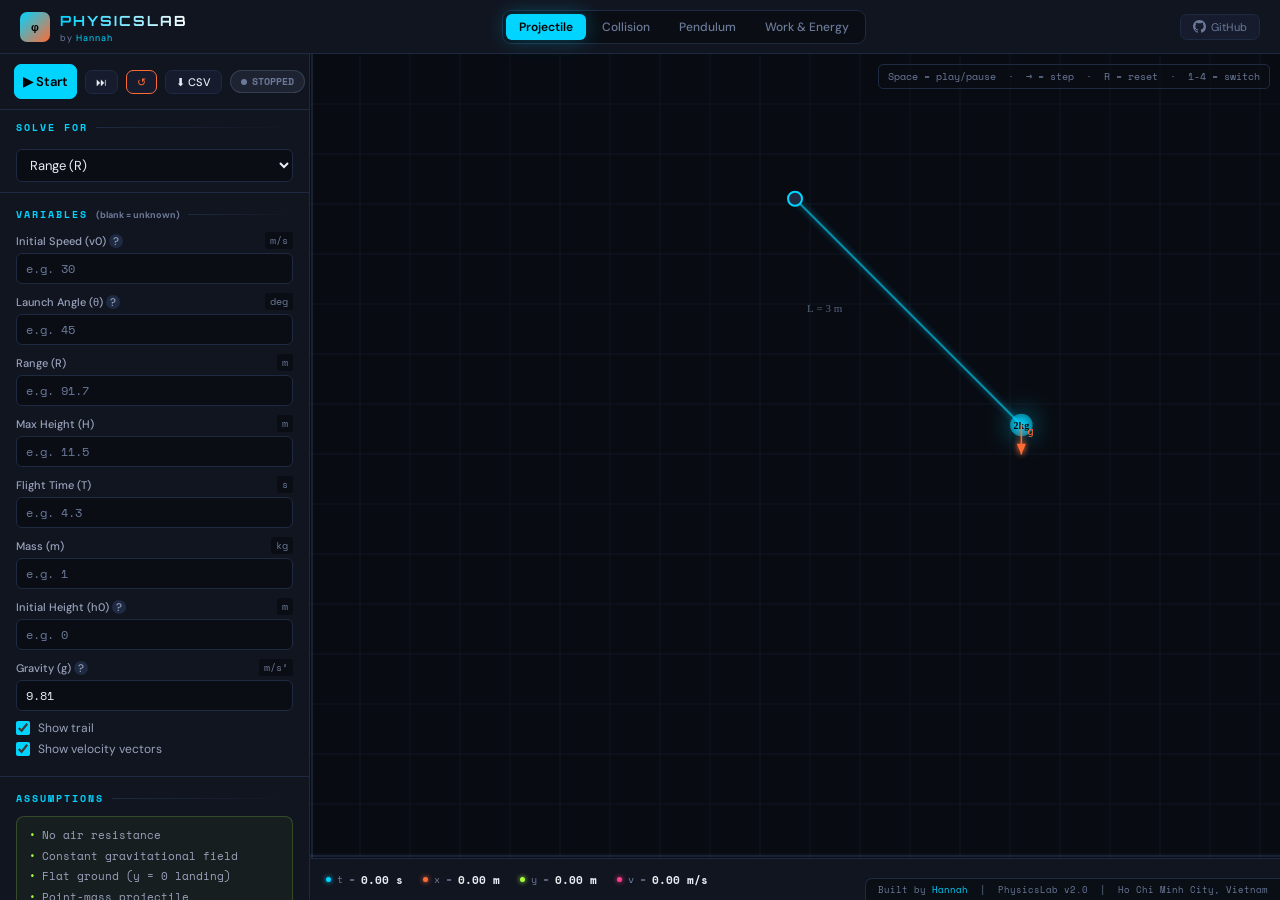
==== commit 1c48cb40: "Update index.html" ====
--- a/index.html
+++ b/index.html
@@ -265,12 +265,14 @@
       <div class="solve-for-area">
         <div class="sidebar-section-title">Solve For</div>
         <select class="solve-select" id="col-solveFor" onchange="updateCollision()">
-          <option value="v1a">v1 after collision</option>
-          <option value="v2a">v2 after collision</option>
+          <option value="v1f">v1 final (v1f)</option>
+          <option value="v2f">v2 final (v2f)</option>
+          <option value="vf">vf — perfectly inelastic</option>
           <option value="m1">Mass 1 (m1)</option>
           <option value="m2">Mass 2 (m2)</option>
-          <option value="v1">Velocity 1 before</option>
-          <option value="v2">Velocity 2 before</option>
+          <option value="v1i">v1 initial (v1i)</option>
+          <option value="v2i">v2 initial (v2i)</option>
+          <option value="e">Restitution (e)</option>
           <option value="KEb">KE before</option>
           <option value="KEa">KE after</option>
           <option value="KElost">KE lost</option>
@@ -279,101 +281,117 @@
       </div>
 
       <div class="sidebar-section">
-        <div class="sidebar-section-title">
-          Variables
-          <span style="font-size:9px;color:var(--text-dim);font-family:'DM Sans';text-transform:none;letter-spacing:0">
-            (blank = unknown)
-          </span>
-        </div>
+        <div class="sidebar-section-title">Variables <span style="font-size:9px;color:var(--text-dim);font-family:'DM Sans';text-transform:none;letter-spacing:0">(blank = unknown)</span></div>
 
         <div style="font-size:10px;color:var(--accent3);font-family:'Space Mono';letter-spacing:1px;margin-bottom:8px;text-transform:uppercase">Object 1 (cyan)</div>
-
-        <div class="input-group">
-          <div class="input-label">
-            <span>
-              Mass (m1)
-              <span class="tip-icon" data-tip="Mass of object 1 in kilograms. Must be positive." data-tip-title="m1">?</span>
-            </span>
-            <span class="unit">kg</span>
-          </div>
+        <div class="input-group">
+          <div class="input-label"><span>Mass (m1) <span class="tip-icon" data-tip="Mass of object 1. Must be positive." data-tip-title="m1">?</span></span><span class="unit">kg</span></div>
           <input type="number" id="col-m1" placeholder="e.g. 5" step="any" oninput="updateCollision()">
         </div>
-
-        <div class="input-group">
-          <div class="input-label">
-            <span>
-              Velocity before (v1)
-              <span class="tip-icon" data-tip="Positive = rightward. Negative = leftward." data-tip-title="v1">?</span>
-            </span>
-            <span class="unit">m/s</span>
-          </div>
-          <input type="number" id="col-v1" placeholder="e.g. 8" step="any" oninput="updateCollision()">
+        <div class="input-group">
+          <div class="input-label"><span>v1 initial <span class="tip-icon" data-tip="Velocity before collision. Positive=right, negative=left." data-tip-title="v1i">?</span></span><span class="unit">m/s</span></div>
+          <input type="number" id="col-v1i" placeholder="e.g. 8" step="any" oninput="updateCollision()">
+        </div>
+        <div class="input-group">
+          <div class="input-label"><span>v1 final <span class="tip-icon" data-tip="Velocity of object 1 after collision." data-tip-title="v1f">?</span></span><span class="unit">m/s</span></div>
+          <input type="number" id="col-v1f" placeholder="e.g. -2" step="any" oninput="updateCollision()">
         </div>
 
         <div style="font-size:10px;color:var(--accent2);font-family:'Space Mono';letter-spacing:1px;margin:10px 0 8px;text-transform:uppercase">Object 2 (orange)</div>
-
         <div class="input-group">
           <div class="input-label"><span>Mass (m2)</span><span class="unit">kg</span></div>
           <input type="number" id="col-m2" placeholder="e.g. 3" step="any" oninput="updateCollision()">
         </div>
-
-        <div class="input-group">
-          <div class="input-label">
-            <span>
-              Velocity before (v2)
-              <span class="tip-icon" data-tip="Use negative values for leftward velocity. E.g. −3 means moving left at 3 m/s." data-tip-title="v2">?</span>
-            </span>
-            <span class="unit">m/s</span>
-          </div>
-          <input type="number" id="col-v2" placeholder="e.g. -3" step="any" oninput="updateCollision()">
-        </div>
-
-        <div class="input-group" style="margin-top:10px">
-          <div class="input-label">
-            <span>
-              Collision Type
-              <span class="tip-icon" data-tip="Elastic: KE conserved. Perfectly inelastic: objects stick together, max KE lost." data-tip-title="Type">?</span>
-            </span>
-          </div>
+        <div class="input-group">
+          <div class="input-label"><span>v2 initial <span class="tip-icon" data-tip="Use negative for leftward motion." data-tip-title="v2i">?</span></span><span class="unit">m/s</span></div>
+          <input type="number" id="col-v2i" placeholder="e.g. -3" step="any" oninput="updateCollision()">
+        </div>
+        <div class="input-group">
+          <div class="input-label"><span>v2 final</span><span class="unit">m/s</span></div>
+          <input type="number" id="col-v2f" placeholder="e.g. 6" step="any" oninput="updateCollision()">
+        </div>
+
+        <div style="font-size:10px;color:var(--text-dim);font-family:'Space Mono';letter-spacing:1px;margin:10px 0 8px;text-transform:uppercase">Energy &amp; Momentum</div>
+        <div class="input-group">
+          <div class="input-label"><span>vf (stuck) <span class="tip-icon" data-tip="Shared final velocity for perfectly inelastic." data-tip-title="vf">?</span></span><span class="unit">m/s</span></div>
+          <input type="number" id="col-vf" placeholder="e.g. 4.4" step="any" oninput="updateCollision()">
+        </div>
+        <div class="input-group">
+          <div class="input-label"><span>Restitution (e) <span class="tip-icon" data-tip="0=perfectly inelastic, 1=elastic. Use for inelastic type." data-tip-title="e">?</span></span><span class="unit">0–1</span></div>
+          <input type="number" id="col-e" placeholder="0–1" step="any" min="0" max="1" oninput="updateCollision()">
+        </div>
+        <div class="input-group">
+          <div class="input-label"><span>KE before</span><span class="unit">J</span></div>
+          <input type="number" id="col-KEb" placeholder="e.g. 200" step="any" oninput="updateCollision()">
+        </div>
+        <div class="input-group">
+          <div class="input-label"><span>KE after</span><span class="unit">J</span></div>
+          <input type="number" id="col-KEa" placeholder="e.g. 200" step="any" oninput="updateCollision()">
+        </div>
+        <div class="input-group">
+          <div class="input-label"><span>KE lost <span class="tip-icon" data-tip="KEb - KEa. Zero for elastic." data-tip-title="KElost">?</span></span><span class="unit">J</span></div>
+          <input type="number" id="col-KElost" placeholder="e.g. 0" step="any" oninput="updateCollision()">
+        </div>
+        <div class="input-group">
+          <div class="input-label"><span>Total momentum <span class="tip-icon" data-tip="m1v1i + m2v2i. Always conserved." data-tip-title="pt">?</span></span><span class="unit">kg·m/s</span></div>
+          <input type="number" id="col-pt" placeholder="e.g. 31" step="any" oninput="updateCollision()">
+        </div>
+        <div class="input-group">
+          <div class="input-label"><span>p1 initial</span><span class="unit">kg·m/s</span></div>
+          <input type="number" id="col-p1i" placeholder="e.g. 40" step="any" oninput="updateCollision()">
+        </div>
+        <div class="input-group">
+          <div class="input-label"><span>p2 initial</span><span class="unit">kg·m/s</span></div>
+          <input type="number" id="col-p2i" placeholder="e.g. -9" step="any" oninput="updateCollision()">
+        </div>
+
+        <div class="input-group" style="margin-top:12px">
+          <div class="input-label"><span>Collision Type</span></div>
           <select id="col-type" onchange="updateCollision()">
-            <option value="elastic">Elastic (KE conserved)</option>
-            <option value="inelastic">Perfectly Inelastic</option>
+            <option value="elastic">Elastic (e=1, KE conserved)</option>
+            <option value="inelastic">Inelastic (enter e)</option>
+            <option value="perfect">Perfectly Inelastic (e=0, stick)</option>
           </select>
         </div>
-      </div>
-
-      <!-- Physics Assumptions -->
+
+        <div id="col-warnings" style="display:none;margin-top:8px;padding:7px 10px;background:rgba(255,62,138,0.1);border:1px solid rgba(255,62,138,0.4);border-radius:6px;font-size:10px;color:var(--accent4);font-family:Space Mono,monospace;line-height:1.5;"></div>
+      </div>
+
       <div class="sidebar-section">
         <div class="sidebar-section-title">Assumptions</div>
         <div class="assumptions-panel">
           <div class="assumption-item">1D head-on collision</div>
-          <div class="assumption-item">No friction during collision</div>
-          <div class="assumption-item">Point-mass objects</div>
-          <div class="assumption-item">Isolated system (momentum conserved)</div>
-          <div class="assumption-item">Elastic: KE also conserved</div>
-        </div>
-      </div>
-
-      <!-- Solver Steps -->
+          <div class="assumption-item">Isolated system — momentum always conserved</div>
+          <div class="assumption-item">Elastic: e=1, KE conserved</div>
+          <div class="assumption-item">Perfectly inelastic: e=0, objects stick</div>
+          <div class="assumption-item">Inelastic: 0 &lt; e &lt; 1, enter e to constrain</div>
+        </div>
+      </div>
+
       <div class="sidebar-section">
         <div class="sidebar-section-title">Solver Steps</div>
         <div id="col-solver-steps" class="solver-steps-panel">
-          <div class="step-empty-msg">Fill in m1, v1, m2, v2 above.</div>
-        </div>
-      </div>
-
-      <!-- Results -->
+          <div class="step-empty-msg">Enter any known variables — solver uses momentum, restitution and KE laws.</div>
+        </div>
+      </div>
+
       <div class="sidebar-section">
         <div class="sidebar-section-title">Results</div>
         <div class="results-grid">
-          <div class="result-card" id="crc-v1a">   <div class="r-label">v1 after</div>   <div class="r-value" id="col-r-v1a">--</div></div>
-          <div class="result-card" id="crc-v2a">   <div class="r-label">v2 after</div>   <div class="r-value" id="col-r-v2a">--</div></div>
-          <div class="result-card" id="crc-p1b">   <div class="r-label">p1 before</div>  <div class="r-value" id="col-r-p1b">--</div></div>
-          <div class="result-card" id="crc-p2b">   <div class="r-label">p2 before</div>  <div class="r-value" id="col-r-p2b">--</div></div>
-          <div class="result-card" id="crc-KEb">   <div class="r-label">KE before</div>  <div class="r-value" id="col-r-keb">--</div></div>
-          <div class="result-card" id="crc-KEa">   <div class="r-label">KE after</div>   <div class="r-value" id="col-r-kea">--</div></div>
-          <div class="result-card" id="crc-pt">    <div class="r-label">p total</div>    <div class="r-value" id="col-r-pt">--</div></div>
-          <div class="result-card" id="crc-KElost"><div class="r-label">KE lost</div>    <div class="r-value" id="col-r-kel">--</div></div>
+          <div class="result-card" id="crc-m1">    <div class="r-label">m1</div>          <div class="r-value" id="col-r-m1">--</div></div>
+          <div class="result-card" id="crc-m2">    <div class="r-label">m2</div>          <div class="r-value" id="col-r-m2">--</div></div>
+          <div class="result-card" id="crc-v1i">   <div class="r-label">v1 initial</div>  <div class="r-value" id="col-r-v1i">--</div></div>
+          <div class="result-card" id="crc-v2i">   <div class="r-label">v2 initial</div>  <div class="r-value" id="col-r-v2i">--</div></div>
+          <div class="result-card" id="crc-v1f">   <div class="r-label">v1 final</div>    <div class="r-value" id="col-r-v1f">--</div></div>
+          <div class="result-card" id="crc-v2f">   <div class="r-label">v2 final</div>    <div class="r-value" id="col-r-v2f">--</div></div>
+          <div class="result-card" id="crc-vf">    <div class="r-label">vf (stuck)</div>  <div class="r-value" id="col-r-vf">--</div></div>
+          <div class="result-card" id="crc-e">     <div class="r-label">Restitution e</div><div class="r-value" id="col-r-e">--</div></div>
+          <div class="result-card" id="crc-pt">    <div class="r-label">p total</div>     <div class="r-value" id="col-r-pt">--</div></div>
+          <div class="result-card" id="crc-p1i">   <div class="r-label">p1 initial</div>  <div class="r-value" id="col-r-p1i">--</div></div>
+          <div class="result-card" id="crc-p2i">   <div class="r-label">p2 initial</div>  <div class="r-value" id="col-r-p2i">--</div></div>
+          <div class="result-card" id="crc-KEb">   <div class="r-label">KE before</div>   <div class="r-value" id="col-r-keb">--</div></div>
+          <div class="result-card" id="crc-KEa">   <div class="r-label">KE after</div>    <div class="r-value" id="col-r-kea">--</div></div>
+          <div class="result-card" id="crc-KElost"><div class="r-label">KE lost</div>     <div class="r-value" id="col-r-kel">--</div></div>
         </div>
       </div>
 
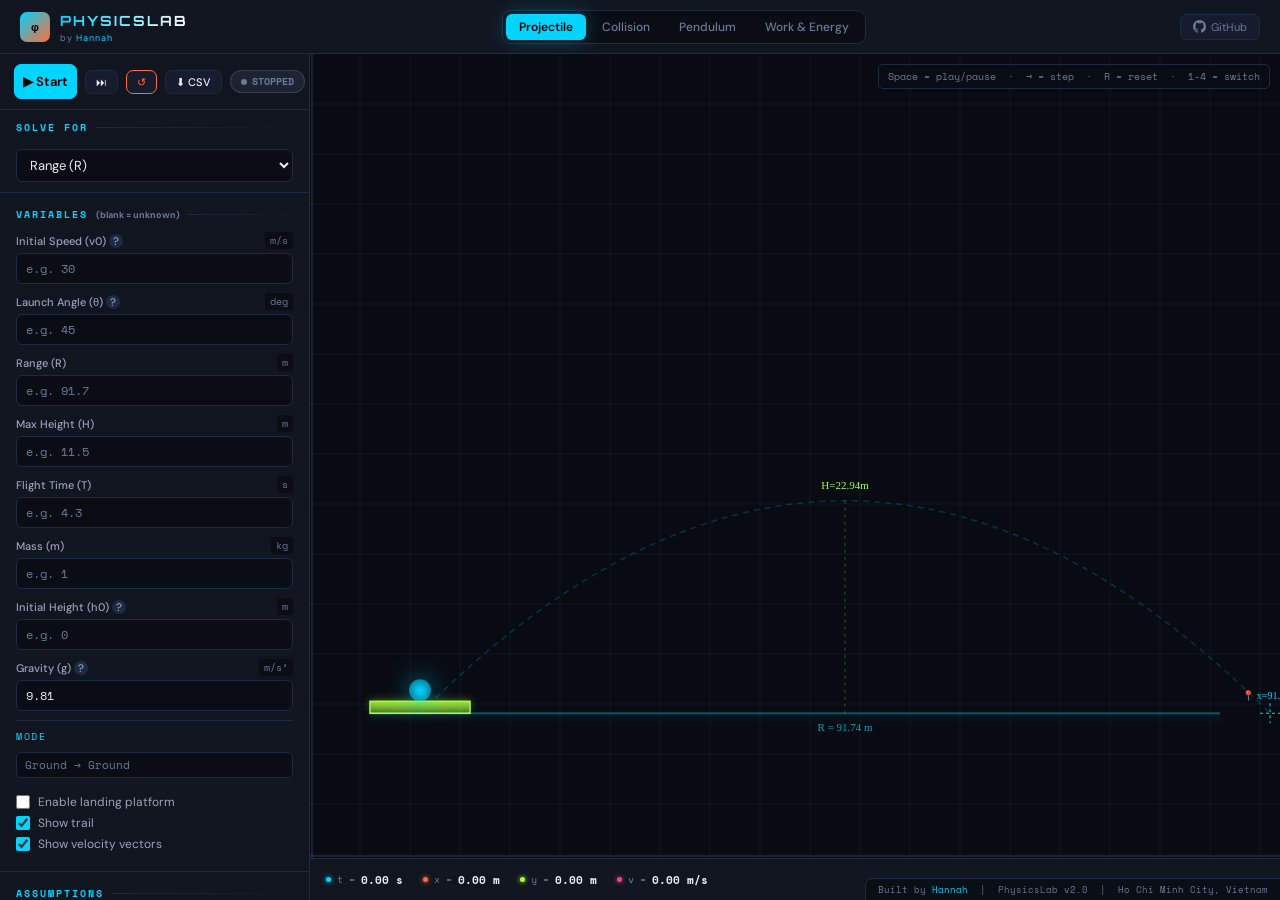
==== commit db7fccee: "Update index.html" ====
--- a/index.html
+++ b/index.html
@@ -205,6 +205,25 @@
           <input type="number" id="proj-g" value="9.81" step="any" oninput="updateProjectile()">
         </div>
 
+        <div class="input-group" id="proj-hLand-row" style="display:none">
+          <div class="input-label">
+            <span>Landing Platform Height
+              <span class="tip-icon" data-tip="Height of the landing platform above ground. Projectile lands on it if trajectory reaches it." data-tip-title="hLand">?</span>
+            </span>
+            <span class="unit">m</span>
+          </div>
+          <input type="number" id="proj-hLand" placeholder="e.g. 5" step="any" min="0" oninput="updateProjectile()">
+        </div>
+
+        <div style="margin-top:8px;padding:8px 0;border-top:1px solid var(--border)">
+          <div style="font-size:10px;color:var(--accent);font-family:'Space Mono';letter-spacing:1.5px;text-transform:uppercase;margin-bottom:8px">Mode</div>
+          <div id="proj-mode-badge" style="font-size:11px;font-family:'Space Mono';color:var(--text-dim);background:var(--bg);border:1px solid var(--border);border-radius:5px;padding:4px 8px;margin-bottom:8px">Ground → Ground</div>
+        </div>
+
+        <div class="checkbox-row">
+          <input type="checkbox" id="proj-landPlat" onchange="updateProjectile()">
+          <label for="proj-landPlat">Enable landing platform</label>
+        </div>
         <div class="checkbox-row">
           <input type="checkbox" id="proj-trail" checked onchange="updateProjectile()">
           <label for="proj-trail">Show trail</label>
@@ -221,9 +240,10 @@
         <div class="assumptions-panel">
           <div class="assumption-item">No air resistance</div>
           <div class="assumption-item">Constant gravitational field</div>
-          <div class="assumption-item">Flat ground (y = 0 landing)</div>
           <div class="assumption-item">Point-mass projectile</div>
-          <div class="assumption-item">No spin or Magnus effect</div>
+          <div class="assumption-item">Landing: quadratic solved for each surface</div>
+          <div class="assumption-item">Earliest valid landing surface wins</div>
+          <div class="assumption-item">Platform has fixed horizontal extent</div>
         </div>
       </div>
 
@@ -265,14 +285,12 @@
       <div class="solve-for-area">
         <div class="sidebar-section-title">Solve For</div>
         <select class="solve-select" id="col-solveFor" onchange="updateCollision()">
-          <option value="v1f">v1 final (v1f)</option>
-          <option value="v2f">v2 final (v2f)</option>
-          <option value="vf">vf — perfectly inelastic</option>
+          <option value="v1a">v1 after collision</option>
+          <option value="v2a">v2 after collision</option>
           <option value="m1">Mass 1 (m1)</option>
           <option value="m2">Mass 2 (m2)</option>
-          <option value="v1i">v1 initial (v1i)</option>
-          <option value="v2i">v2 initial (v2i)</option>
-          <option value="e">Restitution (e)</option>
+          <option value="v1">Velocity 1 before</option>
+          <option value="v2">Velocity 2 before</option>
           <option value="KEb">KE before</option>
           <option value="KEa">KE after</option>
           <option value="KElost">KE lost</option>
@@ -281,117 +299,101 @@
       </div>
 
       <div class="sidebar-section">
-        <div class="sidebar-section-title">Variables <span style="font-size:9px;color:var(--text-dim);font-family:'DM Sans';text-transform:none;letter-spacing:0">(blank = unknown)</span></div>
+        <div class="sidebar-section-title">
+          Variables
+          <span style="font-size:9px;color:var(--text-dim);font-family:'DM Sans';text-transform:none;letter-spacing:0">
+            (blank = unknown)
+          </span>
+        </div>
 
         <div style="font-size:10px;color:var(--accent3);font-family:'Space Mono';letter-spacing:1px;margin-bottom:8px;text-transform:uppercase">Object 1 (cyan)</div>
-        <div class="input-group">
-          <div class="input-label"><span>Mass (m1) <span class="tip-icon" data-tip="Mass of object 1. Must be positive." data-tip-title="m1">?</span></span><span class="unit">kg</span></div>
+
+        <div class="input-group">
+          <div class="input-label">
+            <span>
+              Mass (m1)
+              <span class="tip-icon" data-tip="Mass of object 1 in kilograms. Must be positive." data-tip-title="m1">?</span>
+            </span>
+            <span class="unit">kg</span>
+          </div>
           <input type="number" id="col-m1" placeholder="e.g. 5" step="any" oninput="updateCollision()">
         </div>
-        <div class="input-group">
-          <div class="input-label"><span>v1 initial <span class="tip-icon" data-tip="Velocity before collision. Positive=right, negative=left." data-tip-title="v1i">?</span></span><span class="unit">m/s</span></div>
-          <input type="number" id="col-v1i" placeholder="e.g. 8" step="any" oninput="updateCollision()">
-        </div>
-        <div class="input-group">
-          <div class="input-label"><span>v1 final <span class="tip-icon" data-tip="Velocity of object 1 after collision." data-tip-title="v1f">?</span></span><span class="unit">m/s</span></div>
-          <input type="number" id="col-v1f" placeholder="e.g. -2" step="any" oninput="updateCollision()">
+
+        <div class="input-group">
+          <div class="input-label">
+            <span>
+              Velocity before (v1)
+              <span class="tip-icon" data-tip="Positive = rightward. Negative = leftward." data-tip-title="v1">?</span>
+            </span>
+            <span class="unit">m/s</span>
+          </div>
+          <input type="number" id="col-v1" placeholder="e.g. 8" step="any" oninput="updateCollision()">
         </div>
 
         <div style="font-size:10px;color:var(--accent2);font-family:'Space Mono';letter-spacing:1px;margin:10px 0 8px;text-transform:uppercase">Object 2 (orange)</div>
+
         <div class="input-group">
           <div class="input-label"><span>Mass (m2)</span><span class="unit">kg</span></div>
           <input type="number" id="col-m2" placeholder="e.g. 3" step="any" oninput="updateCollision()">
         </div>
-        <div class="input-group">
-          <div class="input-label"><span>v2 initial <span class="tip-icon" data-tip="Use negative for leftward motion." data-tip-title="v2i">?</span></span><span class="unit">m/s</span></div>
-          <input type="number" id="col-v2i" placeholder="e.g. -3" step="any" oninput="updateCollision()">
-        </div>
-        <div class="input-group">
-          <div class="input-label"><span>v2 final</span><span class="unit">m/s</span></div>
-          <input type="number" id="col-v2f" placeholder="e.g. 6" step="any" oninput="updateCollision()">
-        </div>
-
-        <div style="font-size:10px;color:var(--text-dim);font-family:'Space Mono';letter-spacing:1px;margin:10px 0 8px;text-transform:uppercase">Energy &amp; Momentum</div>
-        <div class="input-group">
-          <div class="input-label"><span>vf (stuck) <span class="tip-icon" data-tip="Shared final velocity for perfectly inelastic." data-tip-title="vf">?</span></span><span class="unit">m/s</span></div>
-          <input type="number" id="col-vf" placeholder="e.g. 4.4" step="any" oninput="updateCollision()">
-        </div>
-        <div class="input-group">
-          <div class="input-label"><span>Restitution (e) <span class="tip-icon" data-tip="0=perfectly inelastic, 1=elastic. Use for inelastic type." data-tip-title="e">?</span></span><span class="unit">0–1</span></div>
-          <input type="number" id="col-e" placeholder="0–1" step="any" min="0" max="1" oninput="updateCollision()">
-        </div>
-        <div class="input-group">
-          <div class="input-label"><span>KE before</span><span class="unit">J</span></div>
-          <input type="number" id="col-KEb" placeholder="e.g. 200" step="any" oninput="updateCollision()">
-        </div>
-        <div class="input-group">
-          <div class="input-label"><span>KE after</span><span class="unit">J</span></div>
-          <input type="number" id="col-KEa" placeholder="e.g. 200" step="any" oninput="updateCollision()">
-        </div>
-        <div class="input-group">
-          <div class="input-label"><span>KE lost <span class="tip-icon" data-tip="KEb - KEa. Zero for elastic." data-tip-title="KElost">?</span></span><span class="unit">J</span></div>
-          <input type="number" id="col-KElost" placeholder="e.g. 0" step="any" oninput="updateCollision()">
-        </div>
-        <div class="input-group">
-          <div class="input-label"><span>Total momentum <span class="tip-icon" data-tip="m1v1i + m2v2i. Always conserved." data-tip-title="pt">?</span></span><span class="unit">kg·m/s</span></div>
-          <input type="number" id="col-pt" placeholder="e.g. 31" step="any" oninput="updateCollision()">
-        </div>
-        <div class="input-group">
-          <div class="input-label"><span>p1 initial</span><span class="unit">kg·m/s</span></div>
-          <input type="number" id="col-p1i" placeholder="e.g. 40" step="any" oninput="updateCollision()">
-        </div>
-        <div class="input-group">
-          <div class="input-label"><span>p2 initial</span><span class="unit">kg·m/s</span></div>
-          <input type="number" id="col-p2i" placeholder="e.g. -9" step="any" oninput="updateCollision()">
-        </div>
-
-        <div class="input-group" style="margin-top:12px">
-          <div class="input-label"><span>Collision Type</span></div>
+
+        <div class="input-group">
+          <div class="input-label">
+            <span>
+              Velocity before (v2)
+              <span class="tip-icon" data-tip="Use negative values for leftward velocity. E.g. −3 means moving left at 3 m/s." data-tip-title="v2">?</span>
+            </span>
+            <span class="unit">m/s</span>
+          </div>
+          <input type="number" id="col-v2" placeholder="e.g. -3" step="any" oninput="updateCollision()">
+        </div>
+
+        <div class="input-group" style="margin-top:10px">
+          <div class="input-label">
+            <span>
+              Collision Type
+              <span class="tip-icon" data-tip="Elastic: KE conserved. Perfectly inelastic: objects stick together, max KE lost." data-tip-title="Type">?</span>
+            </span>
+          </div>
           <select id="col-type" onchange="updateCollision()">
-            <option value="elastic">Elastic (e=1, KE conserved)</option>
-            <option value="inelastic">Inelastic (enter e)</option>
-            <option value="perfect">Perfectly Inelastic (e=0, stick)</option>
+            <option value="elastic">Elastic (KE conserved)</option>
+            <option value="inelastic">Perfectly Inelastic</option>
           </select>
         </div>
-
-        <div id="col-warnings" style="display:none;margin-top:8px;padding:7px 10px;background:rgba(255,62,138,0.1);border:1px solid rgba(255,62,138,0.4);border-radius:6px;font-size:10px;color:var(--accent4);font-family:Space Mono,monospace;line-height:1.5;"></div>
-      </div>
-
+      </div>
+
+      <!-- Physics Assumptions -->
       <div class="sidebar-section">
         <div class="sidebar-section-title">Assumptions</div>
         <div class="assumptions-panel">
           <div class="assumption-item">1D head-on collision</div>
-          <div class="assumption-item">Isolated system — momentum always conserved</div>
-          <div class="assumption-item">Elastic: e=1, KE conserved</div>
-          <div class="assumption-item">Perfectly inelastic: e=0, objects stick</div>
-          <div class="assumption-item">Inelastic: 0 &lt; e &lt; 1, enter e to constrain</div>
-        </div>
-      </div>
-
+          <div class="assumption-item">No friction during collision</div>
+          <div class="assumption-item">Point-mass objects</div>
+          <div class="assumption-item">Isolated system (momentum conserved)</div>
+          <div class="assumption-item">Elastic: KE also conserved</div>
+        </div>
+      </div>
+
+      <!-- Solver Steps -->
       <div class="sidebar-section">
         <div class="sidebar-section-title">Solver Steps</div>
         <div id="col-solver-steps" class="solver-steps-panel">
-          <div class="step-empty-msg">Enter any known variables — solver uses momentum, restitution and KE laws.</div>
-        </div>
-      </div>
-
+          <div class="step-empty-msg">Fill in m1, v1, m2, v2 above.</div>
+        </div>
+      </div>
+
+      <!-- Results -->
       <div class="sidebar-section">
         <div class="sidebar-section-title">Results</div>
         <div class="results-grid">
-          <div class="result-card" id="crc-m1">    <div class="r-label">m1</div>          <div class="r-value" id="col-r-m1">--</div></div>
-          <div class="result-card" id="crc-m2">    <div class="r-label">m2</div>          <div class="r-value" id="col-r-m2">--</div></div>
-          <div class="result-card" id="crc-v1i">   <div class="r-label">v1 initial</div>  <div class="r-value" id="col-r-v1i">--</div></div>
-          <div class="result-card" id="crc-v2i">   <div class="r-label">v2 initial</div>  <div class="r-value" id="col-r-v2i">--</div></div>
-          <div class="result-card" id="crc-v1f">   <div class="r-label">v1 final</div>    <div class="r-value" id="col-r-v1f">--</div></div>
-          <div class="result-card" id="crc-v2f">   <div class="r-label">v2 final</div>    <div class="r-value" id="col-r-v2f">--</div></div>
-          <div class="result-card" id="crc-vf">    <div class="r-label">vf (stuck)</div>  <div class="r-value" id="col-r-vf">--</div></div>
-          <div class="result-card" id="crc-e">     <div class="r-label">Restitution e</div><div class="r-value" id="col-r-e">--</div></div>
-          <div class="result-card" id="crc-pt">    <div class="r-label">p total</div>     <div class="r-value" id="col-r-pt">--</div></div>
-          <div class="result-card" id="crc-p1i">   <div class="r-label">p1 initial</div>  <div class="r-value" id="col-r-p1i">--</div></div>
-          <div class="result-card" id="crc-p2i">   <div class="r-label">p2 initial</div>  <div class="r-value" id="col-r-p2i">--</div></div>
-          <div class="result-card" id="crc-KEb">   <div class="r-label">KE before</div>   <div class="r-value" id="col-r-keb">--</div></div>
-          <div class="result-card" id="crc-KEa">   <div class="r-label">KE after</div>    <div class="r-value" id="col-r-kea">--</div></div>
-          <div class="result-card" id="crc-KElost"><div class="r-label">KE lost</div>     <div class="r-value" id="col-r-kel">--</div></div>
+          <div class="result-card" id="crc-v1a">   <div class="r-label">v1 after</div>   <div class="r-value" id="col-r-v1a">--</div></div>
+          <div class="result-card" id="crc-v2a">   <div class="r-label">v2 after</div>   <div class="r-value" id="col-r-v2a">--</div></div>
+          <div class="result-card" id="crc-p1b">   <div class="r-label">p1 before</div>  <div class="r-value" id="col-r-p1b">--</div></div>
+          <div class="result-card" id="crc-p2b">   <div class="r-label">p2 before</div>  <div class="r-value" id="col-r-p2b">--</div></div>
+          <div class="result-card" id="crc-KEb">   <div class="r-label">KE before</div>  <div class="r-value" id="col-r-keb">--</div></div>
+          <div class="result-card" id="crc-KEa">   <div class="r-label">KE after</div>   <div class="r-value" id="col-r-kea">--</div></div>
+          <div class="result-card" id="crc-pt">    <div class="r-label">p total</div>    <div class="r-value" id="col-r-pt">--</div></div>
+          <div class="result-card" id="crc-KElost"><div class="r-label">KE lost</div>    <div class="r-value" id="col-r-kel">--</div></div>
         </div>
       </div>
 
